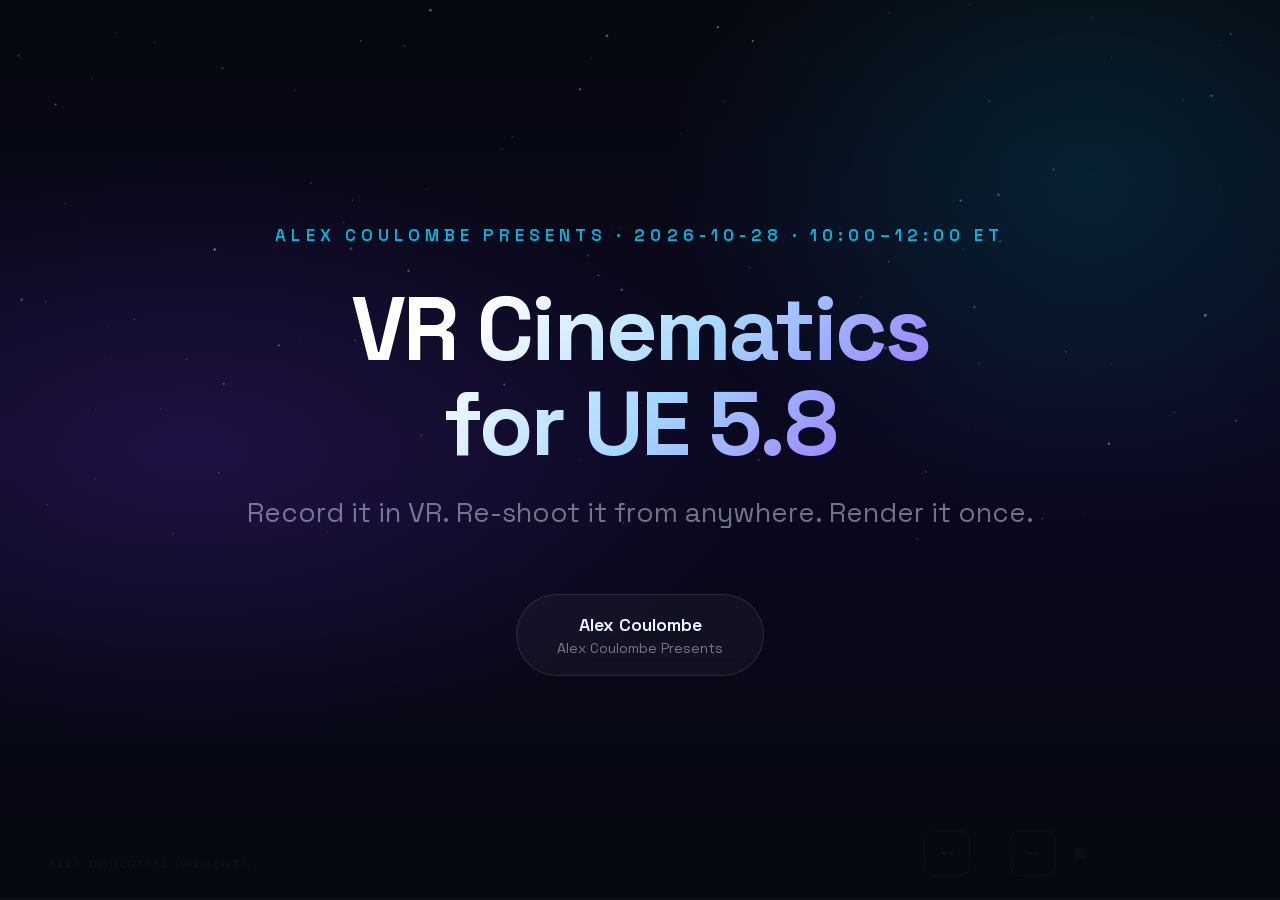
==== index.html @ 60c81876 "fix(copy): describe Replay as replicated state" ====
<!DOCTYPE html>
<html lang="en">
<head>
<meta charset="UTF-8">
<meta name="viewport" content="width=device-width, initial-scale=1.0">
<title>VR Cinematics for UE 5.8 · Alex Coulombe Presents</title>
<link rel="icon" type="image/svg+xml" href="favicon.svg">
<link rel="icon" type="image/png" sizes="32x32" href="favicon-32.png">
<link rel="shortcut icon" href="favicon.ico">
<link rel="apple-touch-icon" sizes="180x180" href="apple-touch-icon.png">
<meta name="description" content="VR Cinematics for UE 5.8, a live class by Alex Coulombe Presents: record someone playing in VR, stabilize it, re-shoot it from new angles, render it, and how the cameras of A Christmas Carol VR were built.">
<meta property="og:title" content="VR Cinematics for UE 5.8 · Alex Coulombe Presents">
<meta property="og:description" content="Record it in VR. Re-shoot it from anywhere. Render it once. Plus the camera system behind A Christmas Carol VR.">
<meta property="og:image" content="https://ibrews.github.io/vr-cinematics-ue58-deck/social.png">
<meta property="og:image:width" content="1200">
<meta property="og:image:height" content="630">
<meta property="og:url" content="https://ibrews.github.io/vr-cinematics-ue58-deck/">
<meta property="og:type" content="website">
<meta name="twitter:card" content="summary_large_image">
<meta name="twitter:title" content="VR Cinematics for UE 5.8 · Alex Coulombe Presents">
<meta name="twitter:description" content="A live class: stabilize recorded VR, re-shoot it from new cameras, render it, and the Christmas Carol camera system.">
<meta name="twitter:image" content="https://ibrews.github.io/vr-cinematics-ue58-deck/social.png">
<!-- Fork-local: fonts are self-hosted so the deck runs offline (assets/fonts, SIL OFL 1.1) -->
<link href="assets/fonts/fonts.css" rel="stylesheet">

<script>
/* =======================================================================
   SPATIAL DECK -- PRESENTATION CONFIG
   =======================================================================
   Each section = a year/chapter with 1 lesson + N case studies.
   Edit SECTIONS to change all content. Everything else is generated.

   CASE LAYOUTS (c.layout):
   (default)  Two-pane: image left, title + bullets right
   'full'     Full-bleed image or video (img path, or ends in .mp4/.webm)
   'grid'     Multi-image grid. images: array of 'path' strings or
              {src, label?, href?} objects (href makes the cell a link).
              Videos (.mp4/.webm) autoplay muted. optional gridCover:true
   'big'      Full-slide statement. Fields: bigText (huge gradient headline),
              title (eyebrow), subtitle (italic), bigCaption (footnote)
   'placed'   PPTX-coordinate absolute layout. Two supported field shapes:
              Legacy: placedImages — array of tuples
                [src, left%, top%, width%, height%, obj-pos?]
                Supports images and .mp4/.webm videos.
              New:    placedItems  — array of objects
                {type:'img'|'mp4'|'arrow'|'qr-card', src?, x, y, w, h,
                 label?, url?, year?}
              Optional title/subtitle renders as frosted-glass overlay.
   'IFRAME:'  Prefix c.img with 'IFRAME:' to embed a URL (YouTube, etc.)
   ======================================================================= */
const PITCH = /* PITCH-JSON START */
{
 "default_look": "noir",
 "event": "Alex Coulombe Presents &middot; 2026-10-28 &middot; 10:00–12:00 ET",
 "event_plain": "VR Cinematics for UE 5.8, Alex Coulombe Presents live class, Wed Oct 28, 2026",
 "speaker": "Alex Coulombe",
 "company": "Alex Coulombe Presents",
 "close": {
  "eyebrow": "Thank you",
  "title": "Go Make a Shot.",
  "sub": "VR Cinematics for UE 5.8 &middot; Alex Coulombe Presents",
  "contacts": [
   [
    "Web",
    "alexcoulombepresents.com"
   ],
   [
    "Classes",
    "alexcoulombepresents.com/classes"
   ]
  ],
  "qr": [
   {
    "url": "https://alexcoulombepresents.com/classes/2026-10-28-vr-cinematics",
    "label": "This class",
    "badge": "Class page",
    "img": "assets/qr/class-page.svg"
   },
   {
    "url": "https://www.xmascarolvr.com/",
    "label": "A Christmas Carol VR",
    "badge": "xmascarolvr.com",
    "img": "assets/qr/xmascarolvr-com.svg"
   }
  ],
  "notes": "11:56–12:00 ET: remaining questions, one take-home exercise and student-access link. If time is short, cut the ACCVR history before cutting the recording and MRQ demonstrations."
 },
 "talks": {
  "a": {
   "title": "VR Cinematics\nfor UE 5.8",
   "subtitle": "Record it in VR. Re-shoot it from anywhere. Render it once.",
   "thesis": "A VR recording is a set, not a finished film. Measure its problems, fix them with three ideas, and put new cameras in it.",
   "takeaway": "A recording is a set. Put a new camera in it.",
   "cover_sec": 10,
   "intro": [
    "cold-open"
   ],
   "cover_spoken": "Welcome. Alex teaches live, 10:00–12:00 ET. We will use recorded video first; each optional live demo has a machine and a click path. Ask questions in chat. The two breaks are 10:45 and 11:25 ET. The two-hour class keeps the core ACCVR video segment; extended camera history remains in Talk B.",
   "acts": [
    {
     "year": "PART I",
     "accent": "teal",
     "lesson": "lesson-1",
     "cases": [
      "p1-four",
      "p1-compare",
      "p1-before-after",
      "p1-numbers"
     ]
    },
    {
     "year": "PART II",
     "accent": "purple",
     "lesson": "lesson-2",
     "cases": [
      "p2-recorders",
      "p2-ai-xrsim",
      "p2-no-headset"
     ]
    },
    {
     "year": "PART III",
     "accent": "amber",
     "lesson": "lesson-3",
     "cases": [
      "p3-quaternions",
      "p3-teleport",
      "p3-horizon",
      "p3-by-hand"
     ]
    },
    {
     "year": "PART IV",
     "accent": "rose",
     "lesson": "lesson-4",
     "cases": [
      "p4-rigs",
      "p4-all-cameras",
      "p4-cut",
      "camera-toy"
     ]
    },
    {
     "year": "PART V",
     "accent": "teal",
     "lesson": "lesson-5",
     "cases": [
      "p5-draft-final",
      "p5-traps",
      "p5-shutter"
     ]
    },
    {
     "year": "PART VI",
     "accent": "purple",
     "lesson": "lesson-6",
     "cases": [
      "c-replay-video",
      "c-cinematographer",
      "c-angle-video",
      "c-trailer",
      "c-working-cut",
      "c-lessons"
     ]
    },
    {
     "year": "PART VII",
     "accent": "amber",
     "lesson": "lesson-7",
     "cases": [
      "p7-homework"
     ]
    }
   ],
   "cover_notes": "Welcome. Alex teaches live, 10:00–12:00 ET. We will use recorded video first; each optional live demo has a machine and a click path. Ask questions in chat. The two breaks are 10:45 and 11:25 ET. The two-hour class keeps the core ACCVR video segment; extended camera history remains in Talk B.\n\nIF YOU ONLY HAVE N MINUTES: Full talk: 21:40. 110 min (21:40): no further cuts. 100 min (21:40): no further cuts. 90 min (21:40): no further cuts."
  },
  "b": {
   "title": "How We Built the Cameras\nfor A Christmas Carol VR",
   "subtitle": "From a spacebar to a cinematographer build",
   "thesis": "Treat the camera as data: a shot is a struct, a show is a recording, and a cut is a credited decision.",
   "takeaway": "Cameras are data. Shots are structs. Credit the operator.",
   "cover_sec": 10,
   "intro": [],
   "cover_spoken": "Conference cut of Part VI of the class: the Christmas Carol camera case study.",
   "acts": [
    {
     "year": "CAMERAS",
     "accent": "purple",
     "lesson": "lesson-6",
     "cases": [
      "c-timeline",
      "c-magiccam",
      "c-damp",
      "c-livestream",
      "c-replay-video",
      "c-replay-gotchas",
      "c-preroll",
      "camera-toy",
      "c-cinematographer",
      "c-angle-video",
      "c-working-cut",
      "c-title-card",
      "c-vcam",
      "c-trailer",
      "c-lessons"
     ]
    }
   ],
   "cover_notes": "Conference cut of Part VI of the class: the Christmas Carol camera case study.\n\nIF YOU ONLY HAVE N MINUTES: Full talk: 14:50. 110 min (14:50): no further cuts. 100 min (14:50): no further cuts. 90 min (14:50): no further cuts."
  }
 },
 "pool": [
  {
   "id": "cold-open",
   "talks": "A",
   "trim": "CORE",
   "pace": "DWELL",
   "sec": 30,
   "layout": "full",
   "title": "Today: record, re-shoot, render",
   "subtitle": "Synthetic practice take • five cameras added afterward",
   "img": "media/class/edit_final.mp4",
   "poster": "media/class/edit_final.jpg",
   "muted": true,
   "alt": "A twenty-second edit cut from five virtual cameras re-shooting one recorded VR take: a stabilized first-person view, over-the-shoulder, orbit, locked-off and low hero shots.",
   "credit": "Class practice take, re-shot and rendered with the VR Cinematics kit &middot; Alex Coulombe Presents",
   "notes": "CLASS CLOCK: 10:00–10:03 ET. Play the 20-second rendered practice edit. This is a seeded practice take, not headset or simulator footage. Every angle was added after the take. By noon the goal is to understand the same workflow on your own session. LIVE OPTION: Lenovo — in the class copy of UOXR, VR Cinematics > Build practice stage + take; select VR_Head, then Re-shoot: 5 cameras + first edit; play the generated cinematic. Use the clip if that project has not completed its preflight."
  },
  {
   "id": "lesson-1",
   "talks": "A",
   "trim": "CORE",
   "pace": "FLASH",
   "sec": 10,
   "title": "Raw VR\nFootage\nLooks Bad.",
   "short": "RAW VR LOOKS BAD",
   "tagline": "Four problems, and one take we can measure.",
   "tags": "SHAKE · TILT · JUMP · FOV",
   "notes": "CLASS CLOCK: 10:03–10:04 ET. Part one is why you can't just publish what a headset records."
  },
  {
   "id": "p1-four",
   "talks": "A",
   "trim": "CORE",
   "pace": "DWELL",
   "sec": 45,
   "layout": "big",
   "bigText": "Shake.\nTilt.\nJump.\nFraming.",
   "notes": "CLASS CLOCK: 10:04–10:06 ET. Four problems. Shake: tracking noise and hand tremor at 72 to 120 Hz. Tilt: head roll tips the horizon, and roll can make a flat-screen recording uncomfortable. Jump: teleports and snap turns are instant cuts the viewer never chose. FOV: the headset sees about 100 degrees and a 16:9 screen does not, so the framing was never meant for a flat frame. Hold the four words on screen and ask the chat which one they notice most in their own captures."
  },
  {
   "id": "p1-compare",
   "talks": "A",
   "trim": "CORE",
   "pace": "DWELL",
   "sec": 40,
   "title": "Same Take, Two Cameras",
   "subtitle": "Drag the line",
   "imgA": "media/class/ba-before.jpg",
   "altA": "A recorded VR head camera: the horizon tilts and the view trembles",
   "labelA": "Recorded head camera",
   "imgB": "media/class/ba-after.jpg",
   "altB": "The same moment after stabilization: the horizon is level and the view is steady",
   "labelB": "Stabilized",
   "credit": "Class practice take &middot; VR Cinematics kit &middot; Alex Coulombe Presents",
   "stageWidth": "62%",
   "notes": "CLASS CLOCK: 10:06–10:08 ET. Drag the line across. Left is the recorded head camera, right is the same moment after the class tool. Same take, same frame. Don't explain the method yet: just let them see that the right side is a camera you could put in a trailer. Then play the next slide, which is the same comparison in motion.",
   "use": "class/compare",
   "props": {
    "title": "Same Take, Two Cameras",
    "subtitle": "Drag the line",
    "imgA": "media/class/ba-before.jpg",
    "altA": "A recorded VR head camera: the horizon tilts and the view trembles",
    "labelA": "Recorded head camera",
    "imgB": "media/class/ba-after.jpg",
    "altB": "The same moment after stabilization: the horizon is level and the view is steady",
    "labelB": "Stabilized"
   }
  },
  {
   "id": "p1-before-after",
   "talks": "A",
   "trim": "TRIM-1",
   "pace": "DWELL",
   "sec": 30,
   "layout": "full",
   "title": "",
   "subtitle": "",
   "img": "media/class/before_after_pov.mp4",
   "poster": "media/class/before_after_pov.jpg",
   "muted": true,
   "alt": "Side by side: the recorded head camera on the left, jittery with a tilted horizon, and the stabilized camera on the right, steady and level. The same twenty-second take.",
   "credit": "Class practice take &middot; jitter 1.54 to 0.18 deg RMS &middot; VR Cinematics kit",
   "notes": "CLASS CLOCK: 10:08–10:09 ET. Same comparison in motion, twenty seconds, looped. Watch the horizon on the left. This take is a seeded practice take built to have the same problems as a real recording, so every student has the identical numbers."
  },
  {
   "id": "p1-numbers",
   "talks": "A",
   "trim": "CORE",
   "pace": "DWELL",
   "sec": 45,
   "layout": "big",
   "bigText": "Jitter 1.54° → 0.18°\nSeasick 2575 → 136 °/s²\nRoll 13.3° → 0",
   "notes": "CLASS CLOCK: 10:09–10:10 ET. Measured, not eyeballed. On the class practice take: jitter is the RMS of what a 0.05 second Gaussian would remove, 1.54 degrees before and 0.18 after. Angular acceleration is the seasick number: 2575 degrees per second squared before, 136 after. Residual roll goes from 13.3 degrees to zero. Everyone will run the measure tool on their own copy and should see the same dialog. These numbers are from the seeded 20 second take at 90 Hz, verified on UE 5.8.2."
  },
  {
   "id": "lesson-2",
   "talks": "A",
   "trim": "CORE",
   "pace": "FLASH",
   "sec": 10,
   "title": "Capture\nIt.",
   "short": "CAPTURE",
   "tagline": "Take Recorder captures sources. Replay captures replicated state.",
   "tags": "TAKE RECORDER · REPLAY · NO HEADSET",
   "notes": "CLASS CLOCK: 10:10–10:11 ET. Part two Three ways to get a take, and which one you want."
  },
  {
   "id": "p2-recorders",
   "talks": "A",
   "trim": "CORE",
   "pace": "DWELL",
   "sec": 60,
   "title": "Three Ways to Get a Take",
   "subtitle": "Pick by what you need to re-shoot",
   "input": "A VR\nsession",
   "output": "A take you\ncan re-shoot",
   "phases": [
    {
     "name": "Take Recorder",
     "items": [
      {
       "t": "Transforms and\nanimation of sources",
       "al": false
      },
      {
       "t": "Pawn as a source;\nhead = Camera component",
       "al": false
      },
      {
       "t": "Take rate = headset\nrate (90)",
       "al": false
      }
     ]
    },
    {
     "name": "Replay system",
     "items": [
      {
       "t": "Replicated state:\nphysics, NPCs, FX",
       "al": false
      },
      {
       "t": "Fly any camera\nthrough it",
       "al": false
      },
      {
       "t": "demorec, demostop,\ndemoplay",
       "al": false
      }
     ]
    },
    {
     "name": "Meta XR Simulator",
     "items": [
      {
       "t": "Same OpenXR session\nfrom keyboard/mouse",
       "al": false
      },
      {
       "t": "Record & Replay\ncaptures input timing",
       "al": false
      },
      {
       "t": "Admin install once:\ndo it the day before",
       "al": false
      }
     ]
    }
   ],
   "notes": "CLASS CLOCK: 10:11–10:32 ET. Distinguish three recordings. Take Recorder is editable Sequencer tracks. Unreal Replay stores replicated state, not arbitrary world state or every HMD component. Simulator Session Capture stores runtime input timing, not a Level Sequence. Stock VR head/hand replication must be tested explicitly. LIVE OPTION: Fort — in the approved UOXR editor, Window > Cinematics > Take Recorder; add the active pawn, expand its Camera and MotionController components, set the take rate, record a short action, stop, and inspect tracks. For Replay, use demorec ClassTake, demostop, demoplay ClassTake in the game console. Verify the head and both hands actually move before calling the replay complete.",
   "bullets": [
    "Take Recorder: sources and components into a Level Sequence",
    "Unreal Replay: replicated state, then a new spectator viewpoint",
    "Meta XR Simulator: OpenXR inputs; Session Capture is a separate input recording"
   ],
   "layout": "big",
   "bigText": "Take Recorder: tracks\nReplay: replicated state\nSimulator: inputs"
  },
  {
   "id": "p2-ai-xrsim",
   "talks": "A",
   "trim": "CORE",
   "pace": "DWELL",
   "sec": 30,
   "layout": "full",
   "title": "AI performs a VR action, without a headset",
   "subtitle": "UOXR • xrsim + Meta XR Simulator 207 • recorded test footage",
   "img": "media/class/uoxr-ai-menu-selection.mp4",
   "poster": "media/class/uoxr-ai-menu-selection.jpg",
   "muted": true,
   "alt": "Automated hand poses select real UOXR movement-menu buttons in a Meta XR Simulator session.",
   "credit": "Alex Coulombe Presents, UOXR simulator test footage, reused from docs/media/uoxr-menu-selection.mp4",
   "notes": "CLASS CLOCK: 10:14–10:17 ET (inside the capture block). Play the 17.6-second clip twice. The JSON hand scenario drives real UOXR Blueprint controls, opening the menu and selecting movement modes. The on-frame verification count belongs to that recorded test, not this class branch. It uses the optional native hand adapter; this is separate from the Operator controller API, which does not inject hand joints. Source: ibrews/uoxr docs/media/uoxr-menu-selection.mp4 and Scripts/Test-UOXRHandMenuClicksXrsim.py; prior test on Fort, reused unchanged. LIVE OPTION: Fort — only in the prepared, licensed simulator setup with its native hand adapter, open the UOXR tutorial, start VR Preview and run the checked-in Test-UOXRHandMenuClicksXrsim.py scenario. Use the clip if that setup has not been preflighted."
  },
  {
   "id": "p2-no-headset",
   "talks": "A",
   "trim": "TRIM-1",
   "pace": "DWELL",
   "sec": 30,
   "layout": "big",
   "bigText": "No headset?\nYou're not behind.",
   "notes": "CLASS CLOCK: 10:32–10:40 ET. Say this out loud early. The practice take is built to have the same four problems as a real recording, and Build practice stage and take regenerates the identical seeded take for anyone whose numbers differ. Anything we do today works on it.  At 10:40 take five minutes of Q&A; break 10:45–10:50. Resume at Part III."
  },
  {
   "id": "lesson-3",
   "talks": "A",
   "trim": "CORE",
   "pace": "FLASH",
   "sec": 10,
   "title": "Stabilize\nIt.",
   "short": "STABILIZE",
   "tagline": "Three ideas and one number.",
   "tags": "QUATERNIONS · TELEPORTS · HORIZON",
   "notes": "CLASS CLOCK: 10:50–10:51 ET. Part three. Do it by hand once so the one-click version is not magic."
  },
  {
   "id": "p3-quaternions",
   "talks": "A",
   "trim": "CORE",
   "pace": "DWELL",
   "sec": 40,
   "layout": "big",
   "bigText": "Smooth rotation\nas quaternions.",
   "notes": "CLASS CLOCK: 10:51–10:54 ET. Idea one. Don't filter three Euler curves. They break near yaw 180 and at steep pitch, which is exactly where players look. Convert to quaternions, flip signs so neighbors agree, because q and minus q are the same rotation and averaging across a sign flip collapses to zero. Filter the four components, renormalize, convert back, and unwrap yaw so keys never jump from 359 to 0, which Sequencer would render as a full spin. Use a zero-phase filter: offline there is no reason to accept lag, and a lagging POV turns after the player did."
  },
  {
   "id": "p3-teleport",
   "talks": "A",
   "trim": "CORE",
   "pace": "DWELL",
   "sec": 60,
   "title": "Never Smooth\nAcross a Teleport",
   "subtitle": "Idea two: segment first, then filter",
   "img": "media/class/teleport-swoop.svg",
   "alt": "A diagram: the true camera path jumps at a teleport; a filter run across the jump starts drifting about ten frames early, while a filter run on each segment does not.",
   "bullets": [
    "Teleports and snap turns move faster than any head can: over 8 m/s or 1000 °/s",
    "A 45° snap turn at 90 Hz is about 4000 °/s",
    "Smooth each segment on its own, then cut on the jump: a cut hides it for free",
    "Measured on the class take: over 30 cm off the true path 10 frames early, versus under 3 cm segmented"
   ],
   "notes": "CLASS CLOCK: 10:54–10:57 ET. Idea two, and the one most students have never seen. If you run a filter across a teleport, the camera starts drifting toward the destination about ten frames before the jump: a swoop through the set. On the class take it was more than 30 centimeters off the true path ten frames early, against under 3 centimeters when each segment is filtered separately. The class tool finds discontinuities with thresholds of 8 meters per second and 1000 degrees per second. Then it marks them with TAKE CUT markers, and you cut on those frames. Never cut anywhere else."
  },
  {
   "id": "p3-horizon",
   "talks": "A",
   "trim": "CORE",
   "pace": "DWELL",
   "sec": 35,
   "layout": "big",
   "bigText": "Level the horizon.\nNobody misses the roll.",
   "notes": "CLASS CLOCK: 10:57–10:59 ET. Idea three. Scale the residual roll toward zero. Roll can make a flat recording uncomfortable in head-camera footage and viewers do not miss it. On the class take it goes from 13.3 degrees to zero. One caution: a head-centered path from an avatar head bone needs about 14 centimeters of forward offset, or the POV renders from inside the head mesh. Take Recorder's HMD camera is already at the eyes."
  },
  {
   "id": "p3-by-hand",
   "talks": "A",
   "trim": "TRIM-2",
   "pace": "DWELL",
   "sec": 45,
   "layout": "big",
   "bigText": "By hand:\nCurve Editor → Filter Tool",
   "notes": "CLASS CLOCK: 10:59–11:04 ET. Students follow along here. Open the take's Camera or VR_Head transform curves in the Curve Editor, select the rotation channels, run the Euler filter first, then a Gaussian or an FFT low-pass. It works, per channel, and it is blind to teleports, which is why we then do the one-click version. Epic ships its own scripted version at Engine/Plugins/VirtualProduction/VirtualCamera/Content/Python/VCamSmooth.py: Bake plus Gaussian. LIVE OPTION: Fort — open the recorded Level Sequence, select the Camera transform channels, open Curve Editor > Filter Tool, duplicate before filtering, split at a teleport, then compare at that boundary."
  },
  {
   "id": "lesson-4",
   "talks": "A",
   "trim": "CORE",
   "pace": "FLASH",
   "sec": 10,
   "title": "Re-Shoot\nIt.",
   "short": "RE-SHOOT",
   "tagline": "A recording is a set. Put new cameras in it.",
   "tags": "FIVE RIGS · FIRST EDIT",
   "notes": "CLASS CLOCK: 11:04–11:05 ET. Part four The payoff."
  },
  {
   "id": "p4-rigs",
   "talks": "A",
   "trim": "CORE",
   "pace": "DWELL",
   "sec": 75,
   "title": "Five Cameras, One Take",
   "subtitle": "Click a rig",
   "phases": [
    {
     "name": "POV, stabilized",
     "media": "media/class/rig-pov.jpg",
     "alt": "The player point of view after stabilization, a level horizon over a grey stage",
     "credit": "Class practice take &middot; VR Cinematics kit",
     "points": [
      "The player’s own view",
      "Level horizon, no teleport swoop",
      "Cut here on the TAKE CUT markers"
     ],
     "proof": "12 mm · about 90° horizontal"
    },
    {
     "name": "Over-shoulder",
     "media": "media/class/rig-overshoulder.jpg",
     "alt": "A camera behind and to the side of the player, the avatar head and headset in frame",
     "credit": "Class practice take &middot; VR Cinematics kit",
     "points": [
      "Sees what the player sees, and the player",
      "The easiest shot to read"
     ],
     "proof": "24 mm"
    },
    {
     "name": "Orbit",
     "media": "media/class/rig-orbit.jpg",
     "alt": "A camera circling the player, the avatar framed against a purple cone",
     "credit": "Class practice take &middot; VR Cinematics kit",
     "points": [
      "Circles the player",
      "Gives a moving take real parallax"
     ],
     "proof": "35 mm"
    },
    {
     "name": "Locked-off tripod",
     "media": "media/class/rig-lockedoff.jpg",
     "alt": "A fixed wide camera on the avatar and a yellow cylinder",
     "credit": "Class practice take &middot; VR Cinematics kit",
     "points": [
      "A camera that never moves",
      "The calm shot in the edit"
     ],
     "proof": "50 mm"
    },
    {
     "name": "Low hero",
     "media": "media/class/rig-lowhero.jpg",
     "alt": "A low camera looking up at the avatar against the sky",
     "credit": "Class practice take &middot; VR Cinematics kit",
     "points": [
      "Looks up at the player",
      "The heroic angle"
     ],
     "proof": "18 mm"
    }
   ],
   "notes": "CLASS CLOCK: 11:05–11:15 ET. The five rigs the Re-shoot command builds on your take: stabilized POV at 12 millimeters, about 90 degrees horizontal; over-shoulder at 24; orbit at 35; locked-off tripod at 50; low hero at 18. Click through them. Each one is an ordinary CineCamera: right-click it and Pilot it to show it is just keys. The command also builds a first-pass edit in the Camera Cuts track, cutting on the TAKE CUT markers. The rig descriptions beyond the lens are my film-grammar shorthand, not measured claims. LIVE OPTION: Fort — VR Cinematics menu > Add re-shoot cameras; open the generated cinematic and switch among the five CineCameraActors. The class practice sequence is the prepared fallback.",
   "use": "class/rigs",
   "props": {
    "title": "Five Cameras, One Take",
    "subtitle": "Click a rig",
    "phases": [
     {
      "name": "POV, stabilized",
      "media": "media/class/rig-pov.jpg",
      "alt": "The player point of view after stabilization, a level horizon over a grey stage",
      "credit": "Class practice take &middot; VR Cinematics kit",
      "points": [
       "The player’s own view",
       "Level horizon, no teleport swoop",
       "Cut here on the TAKE CUT markers"
      ],
      "proof": "12 mm · about 90° horizontal"
     },
     {
      "name": "Over-shoulder",
      "media": "media/class/rig-overshoulder.jpg",
      "alt": "A camera behind and to the side of the player, the avatar head and headset in frame",
      "credit": "Class practice take &middot; VR Cinematics kit",
      "points": [
       "Sees what the player sees, and the player",
       "The easiest shot to read"
      ],
      "proof": "24 mm"
     },
     {
      "name": "Orbit",
      "media": "media/class/rig-orbit.jpg",
      "alt": "A camera circling the player, the avatar framed against a purple cone",
      "credit": "Class practice take &middot; VR Cinematics kit",
      "points": [
       "Circles the player",
       "Gives a moving take real parallax"
      ],
      "proof": "35 mm"
     },
     {
      "name": "Locked-off tripod",
      "media": "media/class/rig-lockedoff.jpg",
      "alt": "A fixed wide camera on the avatar and a yellow cylinder",
      "credit": "Class practice take &middot; VR Cinematics kit",
      "points": [
       "A camera that never moves",
       "The calm shot in the edit"
      ],
      "proof": "50 mm"
     },
     {
      "name": "Low hero",
      "media": "media/class/rig-lowhero.jpg",
      "alt": "A low camera looking up at the avatar against the sky",
      "credit": "Class practice take &middot; VR Cinematics kit",
      "points": [
       "Looks up at the player",
       "The heroic angle"
      ],
      "proof": "18 mm"
     }
    ]
   }
  },
  {
   "id": "p4-cut",
   "talks": "A",
   "trim": "CORE",
   "pace": "DWELL",
   "sec": 40,
   "layout": "big",
   "bigText": "Cut on the teleport.",
   "notes": "CLASS CLOCK: 11:15–11:19 ET. Make it yours re-time the Camera Cuts track, swap a shot to another camera, add one hand-keyed camera move. The rule is simple: always cut at a TAKE CUT marker. Those are the frames where the player teleported or snap turned, and a cut hides that jump for free. Every student should leave with a cut that differs from yours."
  },
  {
   "id": "camera-toy",
   "talks": "A+B",
   "trim": "TRIM-2",
   "pace": "DWELL",
   "sec": 40,
   "title": "Find the Shot Before You Fly",
   "subtitle": "Drag the camera. Pick a lens. Take the shot.",
   "badge": "Concept demo, built for the MIA talk",
   "notes": "CLASS CLOCK: 11:19–11:25 ET. A concept demo, built for the Rome talk, so you can try the idea without a headset. A simple set: two actors, a lamp, a backdrop. Drag the camera on the plan, switch to an 85 millimeter lens and the framing tightens, put on a 2.39 mask, take a wide, a two-shot and a close-up. That's a shot list made before anyone flies anywhere. It needs WebGL; if the machine lacks it, the slide says so and you skip it. Say concept demo, never product. Break 11:25–11:30. This widget is a concept illustration, not UOXR footage. LIVE OPTION: MBP — drag the camera in this slide, choose 24/85 mm, toggle the mask and take three shots.",
   "use": "pmre/camera-toy",
   "props": {
    "title": "Find the Shot Before You Fly",
    "subtitle": "Drag the camera. Pick a lens. Take the shot.",
    "badge": "Camera concept, not a recording"
   }
  },
  {
   "id": "lesson-5",
   "talks": "A",
   "trim": "CORE",
   "pace": "FLASH",
   "sec": 10,
   "title": "Render\nIt.",
   "short": "RENDER",
   "tagline": "Draft fast. Final once.",
   "tags": "MOVIE RENDER QUEUE · GRAPH",
   "notes": "CLASS CLOCK: 11:30–11:31 ET. Part five Start a draft render early so it is running while you talk."
  },
  {
   "id": "p5-draft-final",
   "talks": "A",
   "trim": "CORE",
   "pace": "DWELL",
   "sec": 60,
   "title": "Draft Fast, Final Once",
   "subtitle": "MRQ result • seeded practice take • original kit render",
   "input": "Your\nsequence",
   "output": "Frames, then\nan edit",
   "phases": [
    {
     "name": "Draft",
     "items": [
      {
       "t": "720p, MRQ_Draft\npreset",
       "al": false
      },
      {
       "t": "600 frames in ~75 s\nincl. startup*",
       "al": false
      },
      {
       "t": "Check shot-start\nframes",
       "al": false
      }
     ]
    },
    {
     "name": "Final",
     "items": [
      {
       "t": "1080p, 8 temporal\nsamples",
       "al": false
      },
      {
       "t": "About 4 minutes*",
       "al": false
      },
      {
       "t": "Real motion blur\nfrom 90 Hz keys",
       "al": false
      }
     ]
    },
    {
     "name": "Command line",
     "items": [
      {
       "t": "Second process or\nanother machine",
       "al": false
      },
      {
       "t": "Menu item prints\nthe command",
       "al": false
      },
      {
       "t": "* GTX 1080 Ti,\nUE 5.8.2",
       "al": false
      }
     ]
    }
   ],
   "notes": "CLASS CLOCK: 11:31–11:38 ET. The kit has a Draft preset and a Final preset. Draft is 720p and finished a 600 frame edit in about 75 seconds including startup on the Toaster test machine, a GTX 1080 Ti on UE 5.8.2; Final is 1080p with 8 temporal samples and took about 4 minutes. Don't render the final live: play the pre-rendered file. The first render compiles shaders, about a minute, so do it in pre-flight. The Show command-line render menu item prints the command to render in a second process or on another machine. Movie Render Graph is the same settings as nodes: first segment to cut if you run late. Don't demo the path tracer: it needs hardware ray tracing and many student machines can't run it. LIVE OPTION: Fort — open Movie Render Queue, add the generated edit sequence, apply the draft preset, inspect output directory and camera cuts, then Render Local. Show Movie Render Graph as an alternate configuration path; no unverified MRG render claim.",
   "bullets": [
    "Draft: 720p, MRQ_Draft preset; 600 frames in ~75 s incl. startup*; Check shot-start frames",
    "Final: 1080p, 8 temporal samples; About 4 minutes*; Real motion blur from 90 Hz keys",
    "Command line: Second process or another machine; Menu item prints the command; * GTX 1080 Ti, UE 5.8.2"
   ],
   "img": "media/class/edit_final.mp4",
   "poster": "media/class/edit_final.jpg",
   "layout": "full",
   "alt": "The final twenty-second MRQ practice edit, cut among five virtual cameras.",
   "credit": "Original VR Cinematics kit, verified UE 5.8.2 MRQ render, Alex Coulombe Presents"
  },
  {
   "id": "p5-traps",
   "talks": "A",
   "trim": "CORE",
   "pace": "DWELL",
   "sec": 60,
   "title": "The Three Render Traps",
   "subtitle": "Every one exits cleanly and writes nothing useful",
   "img": "media/class/contact_sheet_final.png",
   "alt": "A contact sheet: three frames from each of the five camera rigs, each labeled with its rig and frame number.",
   "bullets": [
    "Zero frames: the output frame rate is below the sequence rate",
    "Empty file names: {sequence_name} expands to nothing on the legacy command-line path",
    "Black frames: an untitled level, or no Camera Cuts track"
   ],
   "notes": "CLASS CLOCK: 11:38–11:41 ET. Three traps that all look like success. Zero frames: the output frame rate is below the sequence's. Empty file names: on the legacy command-line preset path in 5.8.2, the sequence name token resolves to an empty string and frames land in Saved/MovieRenders named .0000.png, so write the sequence name literally into the preset. Black frames: an untitled level cannot render, or the sequence has no Camera Cuts track, or every cut points at a missing camera. The contact sheet is the check: look at the start, middle and end frame of every shot before you trust a render."
  },
  {
   "id": "p5-shutter",
   "talks": "A",
   "trim": "TRIM-3",
   "pace": "DWELL",
   "sec": 50,
   "layout": "big",
   "bigText": "Open the shutter\nat the frame.",
   "notes": "CLASS CLOCK: 11:41–11:44 ET. A subtle one, for people rendering with temporal samples. The default shutter centers on the frame time, so on the first frame after a teleport or snap turn half the sub-samples see the old pose and half the new, and MRQ averages them into a see-through double exposure. Set MoviePipelineCameraSetting shutter_timing to FRAME_OPEN: the shutter opens at the frame and integrates forward, so a cut on the jump never ghosts. Verified on 5.8.2: frames on both sides of the snap turn and the teleport were clean single exposures, and real motion blur survived on a pan. In Movie Render Graph it is the camera node's ShutterTiming. Draft renders with one temporal sample can't show this, so check the final preset's shot-start frames."
  },
  {
   "id": "lesson-6",
   "talks": "A+B",
   "trim": "CORE",
   "pace": "FLASH",
   "sec": 15,
   "title": "Going Further:\nThe ACCVR\nCinematographer",
   "short": "CAROL’S CAMERAS",
   "tagline": "Automate the camera choices you just made in Sequencer.",
   "tags": "MAGICCAM · LIVESTREAM · REPLAY · CINEMATOGRAPHER",
   "notes": "CLASS CLOCK: 11:44–11:45 ET. Part six: how we built camera systems for A Christmas Carol VR, live, with two actors. Everything you just did on a practice take, we did on a real show."
  },
  {
   "id": "c-timeline",
   "talks": "A+B",
   "trim": "CORE",
   "pace": "DWELL",
   "sec": 60,
   "title": "Four Generations of Cameras",
   "subtitle": "Click a stop, or drag the playhead",
   "stations": [
    {
     "when": "2023",
     "short": "MagicCam",
     "t": "Shots on keys",
     "d": "BP_MagicCamera: one struct per shot, called from the keyboard",
     "img": "media/carol/ScroogeDickens.jpg",
     "alt": "Scrooge and Dickens in a London street"
    },
    {
     "when": "December 2025",
     "short": "Livestream",
     "t": "A cinematographer directs",
     "d": "A cinematographer directs; cameras frame specific characters",
     "img": "media/carol/xmas-carol.jpg",
     "alt": "A Christmas Carol VR, live"
    },
    {
     "when": "After the run",
     "short": "Replay",
     "t": "The show is data",
     "d": "The camera is free: any seat, a scrub timeline",
     "img": "media/video/carol-replay-marley.jpg",
     "alt": "The replay system with a free camera on Marley and Scrooge"
    },
    {
     "when": "October 2026",
     "short": "Cinematographer",
     "t": "Visitors shoot the show",
     "d": "Shot slots, lenses, credits and a working cut",
     "img": "media/carol/dancing.jpg",
     "alt": "Fezziwig’s party in A Christmas Carol VR"
    }
   ],
   "notes": "CLASS CLOCK: 11:45–11:46 ET. Four generations of camera tooling on one show. 2023: MagicCam, a Blueprint that calls shot presets from the keyboard. December 2025, the final run: a livestream with a human cinematographer directing, and cameras generated procedurally for specific characters. Then the show recorded as data, so the camera is free after the fact. And in October 2026 a cinematographer build that lets visitors shoot new coverage of the recording and assemble a working cut. Each generation made the previous one's assumption obvious: a camera is a rig you place, then a shot you call, then a decision you can revisit. The 2023 stop is dated from the Blueprint's last-saved version (December 2023); earlier seasons had cameras too, and I did not document them. ALEX TO CONFIRM.",
   "use": "pmre/working-cut",
   "props": {
    "title": "Four Generations of Cameras",
    "subtitle": "Click a stop, or drag the playhead",
    "stations": [
     {
      "when": "2023",
      "short": "MagicCam",
      "t": "Shots on keys",
      "d": "BP_MagicCamera: one struct per shot, called from the keyboard",
      "img": "media/carol/ScroogeDickens.jpg",
      "alt": "Scrooge and Dickens in a London street"
     },
     {
      "when": "December 2025",
      "short": "Livestream",
      "t": "A cinematographer directs",
      "d": "A cinematographer directs; cameras frame specific characters",
      "img": "media/carol/xmas-carol.jpg",
      "alt": "A Christmas Carol VR, live"
     },
     {
      "when": "After the run",
      "short": "Replay",
      "t": "The show is data",
      "d": "The camera is free: any seat, a scrub timeline",
      "img": "media/video/carol-replay-marley.jpg",
      "alt": "The replay system with a free camera on Marley and Scrooge"
     },
     {
      "when": "October 2026",
      "short": "Cinematographer",
      "t": "Visitors shoot the show",
      "d": "Shot slots, lenses, credits and a working cut",
      "img": "media/carol/dancing.jpg",
      "alt": "Fezziwig’s party in A Christmas Carol VR"
     }
    ]
   },
   "parked": "Extended camera history, available in Talk B (?talk=b). Omitted from the two-hour class to preserve practice and Q&A."
  },
  {
   "id": "c-magiccam",
   "talks": "A+B",
   "trim": "CORE",
   "pace": "DWELL",
   "sec": 75,
   "title": "MagicCam: A Shot Is a Struct",
   "subtitle": "A Christmas Carol VR, 2023, Unreal Engine 5.2",
   "img": "media/class/magiccam-preset.svg",
   "alt": "A card showing a shot preset as a struct with height, distance, rotation, performers and MetaHuman sockets, and the keys that call presets.",
   "bullets": [
    "Keys 0–9 and Alt+0–9 call SetCam0 to SetCam13; PageUp and PageDown cycle",
    "Each preset is one struct: height, distance, rotation, who to look at, which sockets",
    "Two-shot compositions: “Character A on Left, Character B on Right”",
    "Height comes off a MetaHuman face socket, so the framing follows the performer"
   ],
   "notes": "CLASS CLOCK: 11:46–11:47 ET. The 2023 camera Blueprint is called BP_MagicCamera. 601 nodes. Keys 0 to 9 and Alt combinations call SetCam0 through SetCam13, and PageUp and PageDown cycle through them. Every preset calls one macro, CamSet, with a struct: a height offset, a distance, a rotation, which performer to look at, which performer to snap to, left and right axis sockets, a socket to look at, a socket to offset from, and a look-at offset. The sockets are MetaHuman face sockets such as FACIAL_C_NoseTip, which is how a camera framed for a short performer stays framed for a tall one. The comment on the macro says Character A on the left, Character B on the right: these are two-shot compositions. The lesson for your project: make the shot a data structure, and have the key press just select one. The struct field list is exact; the card's wording of each field is a paraphrase of the Blueprint's pin names. Read from Alex's pasted T3D export with the blueprint-reader, not from the live project.",
   "parked": "Extended camera history, available in Talk B (?talk=b). Omitted from the two-hour class to preserve practice and Q&A."
  },
  {
   "id": "c-damp",
   "talks": "A+B",
   "trim": "TRIM-1",
   "pace": "DWELL",
   "sec": 60,
   "title": "Damped Follow, and a Camera That Never Frames Nothing",
   "subtitle": "The rest of MagicCam",
   "img": "media/carol/marley.png",
   "alt": "The ghost of Jacob Marley in A Christmas Carol VR",
   "bullets": [
    "Toggles for distance damping and look-at; a damping of zero is a hard cut",
    "On a camera switch it waits 0.2 s, then snaps the damping to its target",
    "Distance and height scale with the performer’s Z scale × 0.8",
    "A hidden performer is swapped for an invisible “dummy Marley head”, so a camera never frames an empty spot"
   ],
   "notes": "CLASS CLOCK: 11:47–11:48 ET. Three details from the same Blueprint that are worth stealing. A damped follow with toggles for distance damping and look-at, where a damping value of zero is a hard cut. On a camera switch it waits 0.2 seconds and then sets the actual damping equal to the target, so the new shot doesn't glide in from the old one. Distance and height are scaled by the performer's Z scale times 0.8. And a hidden performer is swapped for an invisible dummy Marley head, so a preset that frames a character who is currently offstage still has something to frame. The 2026 notes list the same guard as a port worth making: jump and preset targets should skip hidden characters.",
   "parked": "Extended camera history, available in Talk B (?talk=b). Omitted from the two-hour class to preserve practice and Q&A."
  },
  {
   "id": "c-livestream",
   "talks": "A+B",
   "trim": "CORE",
   "pace": "DWELL",
   "sec": 75,
   "title": "The Livestream Desk",
   "subtitle": "December 2025, the final run",
   "img": "media/video/carol-trailer-ghosts.jpg",
   "alt": "The Ghost of Christmas Past in a still from the A Christmas Carol VR trailer",
   "bullets": [
    "A cinematographer directs the livestream",
    "A second capture path records supplementary footage and documentation",
    "Procedurally generated cameras for specific characters",
    "VCam for Unreal Engine, and OBS for recording",
    "A custom command toggles audience names on and off"
   ],
   "notes": "CLASS CLOCK: 11:48–11:49 ET. For the final December 2025 run we livestreamed it. A human cinematographer directed the stream. Alex captured supplementary footage and documentation on a separate path alongside the stream. The tools, per Alex's December 21, 2025 walkthrough video: cameras generated procedurally for specific characters, the virtual camera system, OBS for recording, and a custom console command that toggles audience member names, so the stream can show a name or not. He also notes the platform can capture and replay audience interactions, which isn't common in other platforms. ALEX TO CONFIRM: this slide is built from the one-line summary of that video in the knowledge base, not from the project; confirm which cameras were procedural and what 'supplementary footage' means before teaching it as a recipe.",
   "parked": "Extended camera history, available in Talk B (?talk=b). Omitted from the two-hour class to preserve practice and Q&A."
  },
  {
   "id": "c-replay-video",
   "talks": "A+B",
   "trim": "CORE",
   "pace": "DWELL",
   "sec": 40,
   "layout": "full",
   "title": "Replay: Any Seat in the House",
   "subtitle": "",
   "img": "media/video/carol-replay-marley.mp4",
   "poster": "media/video/carol-replay-marley.jpg",
   "muted": true,
   "alt": "A recorded performance played back in the replay system: Marley’s ghost confronts Scrooge, seen from a free camera with the replay controls on screen.",
   "credit": "Replay recording of a performance &middot; A Christmas Carol VR &middot; Yu-Jun Yeh",
   "notes": "CLASS CLOCK: 11:45–11:46 ET. Here is the replay system. We recorded the performances as data, using Unreal's replay recording of the live session: the motion capture, the cues and the spatial audio, not video. That means the camera is free after the fact. Scrub the timeline, fly anywhere, and see the controls on screen. Everything after this slide is about what it took to make a free camera in a replay actually reliable."
  },
  {
   "id": "c-replay-gotchas",
   "talks": "A+B",
   "trim": "CORE",
   "pace": "DWELL",
   "sec": 75,
   "title": "Replay Playback Will Bite You",
   "subtitle": "Four fixes from the 2026 camera build (UE 5.4)",
   "img": "media/carol/s62-00-c5d5db35.png",
   "alt": "A scene from A Christmas Carol VR",
   "bullets": [
    "RepNotifies fire before BeginPlay on the first bunch: re-apply values at the end of BeginPlay",
    "A replay viewer is a client, so live-session watchdogs run and eject you: gate them on “is playing replay”",
    "Seek cooldown: time it from the completion callback, not the start",
    "Pause by setting a world pauser: demo time and audio stop, the camera keeps flying"
   ],
   "notes": "CLASS CLOCK: 11:50–11:51 ET. Four things any project that plays back DemoNetDriver replays will hit; we found them in the 2024 project on UE 5.4. One: on the first bunch, RepNotifies run before BeginPlay, so anything BeginPlay creates, like a dynamic material or a widget, isn't there yet. The symptom was every avatar the same green with no name until you skipped once. Fix: re-apply the replicated values at the end of BeginPlay. Two: a replay viewer is a client, so a live-session watchdog that watches a server heartbeat stalls during a seek or a long pause, and then calls JoinSession and kicks you out of the replay. 'Pressing skip too fast crashes it' was really one seek. Fix: gate every reconnect on is-playing-replay. Three: don't start another seek until about 30 frames and three-quarters of a second after the previous seek's completion callback. Four: there is no demopause command in 5.4; setting any PlayerState as the world pauser stops demo time and sound while the spectator camera keeps flying. These are from our KB technique note and verified in PIE on the 2024 project; your engine version and project may differ.",
   "parked": "Extended camera history, available in Talk B (?talk=b). Omitted from the two-hour class to preserve practice and Q&A."
  },
  {
   "id": "c-preroll",
   "talks": "A+B",
   "trim": "TRIM-1",
   "pace": "DWELL",
   "sec": 35,
   "layout": "big",
   "bigText": "A seek can bring back\na scene that's gone.",
   "notes": "CLASS CLOCK: 11:51–11:51 ET. A beautiful one. When we sought into a beat where Dickens's parlor had already vanished, the replay restored the streamed-out parlor for about four seconds and replayed its dissolve, in the middle of someone's shot. Our fix is unglamorous: a five second pre-roll under a black card. The cut starts, you see black, the world settles, then the shot begins. In this show, seek restoration needed a settling interval. Check the scene after each seek; the five-second pre-roll is a project-specific workaround.",
   "parked": "Extended camera history, available in Talk B (?talk=b). Omitted from the two-hour class to preserve practice and Q&A."
  },
  {
   "id": "c-cinematographer",
   "talks": "A+B",
   "trim": "CORE",
   "pace": "DWELL",
   "sec": 75,
   "title": "The Cinematographer Build",
   "subtitle": "ACCVRCinematographer plugin, UE 5.4.4, October 2026",
   "img": "media/carol/key-art.jpg",
   "alt": "Key art for A Christmas Carol VR",
   "bullets": [
    "Pause keeps the camera live; a seek guard; an Xbox map where every button does something documented",
    "Shot slots with 24, 35, 50 and 85 mm lens presets, saved to JSON",
    "A whole-show working cut: scenes named from the show’s act and cue, credits, crash-safe saves, export",
    "Weak edit, cut and loop, to review a cut in place"
   ],
   "notes": "CLASS CLOCK: 11:46–11:47 ET. Going further: the ACCVR24 cinematographer prototype automates camera and cut decisions students can make by hand in Sequencer. Existing r853 receipt documents working lenses, shot add/replace, credits, crash-safe saves and keyboard regression; physical pad and audio continuity still need a person. It is UE 5.4.4 reference material, not proof of UE 5.8 compatibility. LIVE OPTION: Lenovo — only if the current ACCVR24 working-cut package has been located and smoke-tested, open CONTROLS.html beside the package; F2 sets Shot by, hold Up adds a shot, Ctrl+Home plays the working cut. Do not substitute the older ACCVR-52 project."
  },
  {
   "id": "c-working-cut",
   "talks": "A+B",
   "trim": "TRIM-1",
   "pace": "DWELL",
   "sec": 60,
   "title": "Cut Your Own Version of the Show",
   "subtitle": "A prototype we built for MIA, Rome, October 2026",
   "stations": [
    {
     "when": "The recording",
     "short": "Recorded show",
     "t": "The full show, recorded",
     "d": "Laptop and gamepad, offline. Default scene: Dickens and Scrooge",
     "img": "media/carol/ScroogeDickens.jpg",
     "alt": "Scrooge and Dickens in a London street, A Christmas Carol VR"
    },
    {
     "when": "You",
     "short": "Your camera",
     "t": "You are the camera operator",
     "d": "Fly a virtual camera through the performance; 24, 35, 50 or 85 mm",
     "img": "media/video/carol-replay-marley.jpg",
     "alt": "A free camera view of a recorded Christmas Carol performance",
     "overlay": "50 mm"
    },
    {
     "when": "Your shot",
     "short": "Credited",
     "t": "Your shot, credited",
     "d": "Add or replace a shot anywhere in the show",
     "img": "media/carol/marley.png",
     "alt": "Marley’s ghost",
     "overlay": "Shot by &lt;your name&gt;",
     "letterbox": true
    },
    {
     "when": "A new cut",
     "short": "Working cut",
     "t": "A new cut of the whole show",
     "d": "Plays back in 2.39 with a WORKING CUT title card; survives a crash; exports",
     "img": "media/carol/dancing.jpg",
     "alt": "Fezziwig’s party, A Christmas Carol VR",
     "overlay": "WORKING CUT",
     "letterbox": true
    }
   ],
   "notes": "CLASS CLOCK: 11:52–11:54 ET. This is the whole system in four stops. The recording. You are the camera operator and pick a lens. Your shot, saved anywhere in the show and credited to you. And everyone's shots add up to a new cut of the whole show, played back as a film in 2.39. This was built for the MIA market in Rome in October 2026. Say prototype. The four stills are existing Carol images, not frames from the build. ALEX TO CONFIRM: match what you say to what you can demo today.",
   "use": "pmre/working-cut",
   "props": {
    "title": "Cut Your Own Version of the Show",
    "subtitle": "A prototype we built for MIA, Rome, October 2026",
    "stations": [
     {
      "when": "The recording",
      "short": "Recorded show",
      "t": "The full show, recorded",
      "d": "Laptop and gamepad, offline. Default scene: Dickens and Scrooge",
      "img": "media/carol/ScroogeDickens.jpg",
      "alt": "Scrooge and Dickens in a London street, A Christmas Carol VR"
     },
     {
      "when": "You",
      "short": "Your camera",
      "t": "You are the camera operator",
      "d": "Fly a virtual camera through the performance; 24, 35, 50 or 85 mm",
      "img": "media/video/carol-replay-marley.jpg",
      "alt": "A free camera view of a recorded Christmas Carol performance",
      "overlay": "50 mm"
     },
     {
      "when": "Your shot",
      "short": "Credited",
      "t": "Your shot, credited",
      "d": "Add or replace a shot anywhere in the show",
      "img": "media/carol/marley.png",
      "alt": "Marley’s ghost",
      "overlay": "Shot by &lt;your name&gt;",
      "letterbox": true
     },
     {
      "when": "A new cut",
      "short": "Working cut",
      "t": "A new cut of the whole show",
      "d": "Plays back in 2.39 with a WORKING CUT title card; survives a crash; exports",
      "img": "media/carol/dancing.jpg",
      "alt": "Fezziwig’s party, A Christmas Carol VR",
      "overlay": "WORKING CUT",
      "letterbox": true
     }
    ]
   }
  },
  {
   "id": "c-title-card",
   "talks": "A+B",
   "trim": "TRIM-2",
   "pace": "DWELL",
   "sec": 60,
   "title": "The Title Card Is a Decision",
   "subtitle": "What to call it, and who gets the credit",
   "img": "media/class/working-cut-title-card.svg",
   "alt": "A black 2.39 title card: A CHRISTMAS CAROL VR, WORKING CUT with version and date, the scene, Shot by names, and Performed live by Ari Tarr and Debbie Deer, Work in progress.",
   "bullets": [
    "“Director’s Cut” means the director’s own version: the wrong label",
    "“Working cut” plus a version number is the honest one",
    "Credit “Shot by”, not “DP”: visitors frame and cut, they don’t light",
    "The version goes up per export, not per edit"
   ],
   "notes": "CLASS CLOCK: 11:53–11:53 ET. A small decision that took research and is worth showing, because it's the same thinking as naming a render. Editing stages run assembly, rough cut, fine cut, picture lock; an unfinished film shown to an audience is a work-in-progress screening; a delivery head slate carries the title, version, date and running time. Director's Cut would have claimed the director made it. For the credit: a DP sets the look and runs camera and lighting crews, a camera operator frames, an editor decides when to cut. Visitors frame, choose the lens, and choose the cuts, but light nothing, and many people don't know the abbreviation DP. So the on-screen credit is Shot by, followed by names. The card shown is the template; the fields in angle brackets are filled per cut. Decision record: 2026-10-22.",
   "parked": "Extended camera history, available in Talk B (?talk=b). Omitted from the two-hour class to preserve practice and Q&A."
  },
  {
   "id": "c-vcam",
   "talks": "A+B",
   "trim": "TRIM-2",
   "pace": "DWELL",
   "sec": 45,
   "layout": "big",
   "bigText": "VCam is editor-only\nin UE 5.4.4.",
   "notes": "CLASS CLOCK: 11:53–11:54 ET. We wanted a phone-as-camera feel in the cut. Findings: UE 5.1 moved the VirtualCamera plugin to Runtime, but the 5.4 docs still call it the in-editor Virtual Camera system; Live Link in a packaged game needs the messaging flag and Shipping is unsupported; and an Epic staff reply on a 2024 forum thread confirmed that enabling a VCam actor crashes a packaged build because it loads editor-only code. So in the project, V toggles the level's VCam component, the cinematographer plugin reads it by reflection with no module dependency, and packaged builds are unaffected and use the normal camera. That is the 5.4.4 answer. ALEX TO CONFIRM: not re-tested on 5.8, which is what this class uses; check before telling students it works or doesn't.",
   "parked": "Extended camera history, available in Talk B (?talk=b). Omitted from the two-hour class to preserve practice and Q&A."
  },
  {
   "id": "c-lessons",
   "talks": "A+B",
   "trim": "CORE",
   "pace": "DWELL",
   "sec": 45,
   "layout": "big",
   "bigText": "Cameras are data.\nShots are structs.\nCredit the operator.",
   "notes": "CLASS CLOCK: 11:54–11:55 ET. The three things to take from five winters of cameras. Cameras are data: whether it's a Blueprint struct, a JSON file of shot slots, or a recorded replay, if the shot is data you can change your mind afterwards. Shots are structs: the key press only selects. And credit the operator: the moment a visitor can make a shot, the title card and the credit become part of the design."
  },
  {
   "id": "lesson-7",
   "talks": "A",
   "trim": "CORE",
   "pace": "FLASH",
   "sec": 10,
   "title": "Homework\n& Next.",
   "short": "WRAP",
   "tagline": "Make one shot. Credit yourself.",
   "tags": "HOMEWORK · VOTE · OFFICE HOURS",
   "notes": "CLASS CLOCK: 11:55–11:56 ET.  Homework is in class/homework.md in the kit, we vote on the next topic, and there are office hours."
  },
  {
   "id": "p7-homework",
   "talks": "A",
   "trim": "CORE",
   "pace": "DWELL",
   "sec": 30,
   "layout": "big",
   "bigText": "Re-shoot your own take.\nRender a draft.\nPost it.",
   "notes": "CLASS CLOCK: 11:56–12:00 ET. Homework is in the kit's class/homework.md; read it from there rather than from this slide. In short: record your own take if you can, stabilize it, re-shoot it, render a draft. Post a still or a clip in the class thread so we can look together. Vote on the next topic and book office hours."
  },
  {
   "id": "p4-all-cameras",
   "talks": "A",
   "trim": "CORE",
   "pace": "DWELL",
   "sec": 30,
   "layout": "full",
   "title": "One take, five angles",
   "subtitle": "Synthetic practice take • offline re-shoot",
   "img": "media/class/all_cameras.mp4",
   "poster": "media/class/all_cameras.jpg",
   "muted": true,
   "alt": "Five rendered camera viewpoints of the same synthetic recorded take, shown together.",
   "credit": "VR Cinematics kit, UE 5.8.2 render, Alex Coulombe Presents",
   "notes": "CLASS CLOCK: 11:12–11:15 ET (inside the re-shoot block). Play the 20-second montage. Point out that the performance timing is identical across every view. These are real MRQ renders of the seeded practice take, not a newly recorded headset session. LIVE OPTION: Lenovo — open the generated cinematic from the class plugin and choose a different camera in its Camera Cuts track."
  },
  {
   "id": "c-angle-video",
   "talks": "A+B",
   "trim": "CORE",
   "pace": "DWELL",
   "sec": 60,
   "layout": "full",
   "title": "Angle selection and the working cut",
   "subtitle": "ACCVR24 r853 package • source trailer in SVN r855",
   "img": "media/carol/accvr-angle-selection-working-cut.mp4",
   "muted": true,
   "poster": "media/carol/accvr-working-cut-poster.jpg",
   "alt": "Angle selection and the working cut from the real packaged ACCVR24 cinematographer prototype.",
   "credit": "A Christmas Carol VR, Alex Coulombe Presents; live performers Ari Tarr and Debbie Deer",
   "notes": "CLASS CLOCK: 11:47–11:49 ET. Play this recorded clip and explain the real keyboard actions: pause and find an angle, pick a lens, hold Up to keep the shot, add Shot by credit, then play the assembled working cut. Source: Lenovo G:/SVN/ACCVR24/Tools/MissingShot/trailer, revision 855. This is a 7.8–51.0 second excerpt of that trailer, not a new live capture. LIVE OPTION: Lenovo — package G:/Archives/ACCVR24-2026-10/builds/accvr24-working-cut-r855-win64-development-2026-10-26/Windows/ACCVR24.exe; read CONTROLS.html first, F2 sets credit, hold Up adds shot, Ctrl+Home plays working cut. Use video unless the package has been smoke-tested."
  },
  {
   "id": "c-trailer",
   "talks": "A+B",
   "trim": "CORE",
   "pace": "DWELL",
   "sec": 60,
   "layout": "full",
   "title": "A Christmas Carol VR working-cut trailer",
   "subtitle": "ACCVR24 r853 package • source trailer in SVN r855",
   "img": "media/carol/accvr-working-cut-trailer.mp4",
   "muted": true,
   "poster": "media/carol/accvr-working-cut-poster.jpg",
   "alt": "A Christmas Carol VR working-cut trailer from the real packaged ACCVR24 cinematographer prototype.",
   "credit": "A Christmas Carol VR, Alex Coulombe Presents; live performers Ari Tarr and Debbie Deer",
   "notes": "CLASS CLOCK: 11:49–11:52 ET. Play this recorded clip and explain the real keyboard actions: pause and find an angle, pick a lens, hold Up to keep the shot, add Shot by credit, then play the assembled working cut. Source: Lenovo G:/SVN/ACCVR24/Tools/MissingShot/trailer, revision 855. This is the complete original 56.5-second trailer. Audio is present, but the deck starts muted so Alex can talk over it; reveal video controls and unmute only when desired. LIVE OPTION: Lenovo — package G:/Archives/ACCVR24-2026-10/builds/accvr24-working-cut-r855-win64-development-2026-10-26/Windows/ACCVR24.exe; read CONTROLS.html first, F2 sets credit, hold Up adds shot, Ctrl+Home plays working cut. Use video unless the package has been smoke-tested."
  }
 ]
}
/* PITCH-JSON END */;
const TALK_KEY=(new URLSearchParams(location.search).get('talk')||'a').toLowerCase()==='b'?'b':'a';
const TALK=PITCH.talks[TALK_KEY];
const POOL=Object.fromEntries(PITCH.pool.map(x=>[x.id,x]));
const poolSlide=id=>({...POOL[id],notes:POOL[id].notes||''});
const SECTIONS=[...(TALK.intro.length?[{year:'OPEN',accent:'teal',lesson:{title:'',short:'',tagline:'',none:true},cases:TALK.intro.map(poolSlide)}]:[]),...TALK.acts.map(a=>({year:a.year,accent:a.accent,lesson:{...poolSlide(a.lesson),title:POOL[a.lesson].title.replace(/\n/g,'<br>')},cases:a.cases.map(poolSlide)}))];
const BONUS={year:'',title:'',tagline:'',notes:'Optional framework end marker, hidden for this class.'};

</script>
<script>
/* ── SD SLIDE MODULE REGISTRY ──────────────────────────────────────────────
   A slide module is a folder slides/<namespace>/<id>/ holding slide.js plus its assets. slide.js is a CLASSIC
   script (not an ES module, so the deck still opens from file://) that calls SD.defineSlide({...}). The deck
   loads every module listed between the SD SLIDE MODULES sentinels below (tools/slide.py sync rewrites that
   list from disk), then a SECTIONS case { use:'<namespace>/<id>', props:{...}, notes:'...' } builds a slide
   from it. Contract, lifecycle and the iframe step protocol: slides/README.md. */
window.SD=window.SD||{};
(function(SD){
  SD.protocol=1;
  const reg=SD.modules=SD.modules||{};
  SD.defineSlide=function(def){
    if(!def||typeof def.id!=='string'||!/^[\w-]+\/[\w-]+$/.test(def.id))throw new Error('SD.defineSlide: id must look like "<namespace>/<id>", got '+JSON.stringify(def&&def.id));
    if(!def.render&&!def.frame)throw new Error('SD.defineSlide('+def.id+'): needs render(el, props, ctx) or frame:"<file>.html"');
    // Assets resolve against the folder slide.js was loaded from, so a pulled module keeps working wherever it lands.
    const cs=document.currentScript;def.base=def.base||(cs&&cs.src?cs.src.replace(/[^/]*$/,''):'slides/'+def.id+'/');
    // A missing importmap entry otherwise fails inside the module's own import(), which usually just falls back.
    const need=(def.requires&&def.requires.importmap)||[];
    if(need.length&&!def.frame)document.addEventListener('DOMContentLoaded',()=>{
      const im={};document.querySelectorAll('script[type="importmap"]').forEach(s=>{try{Object.assign(im,JSON.parse(s.textContent).imports||{});}catch(e){}});
      need.forEach(k=>{if(!im[k]&&!Object.keys(im).some(p=>p.endsWith('/')&&k.startsWith(p)))console.error('SD.defineSlide('+def.id+'): needs importmap entry "'+k+'", which this deck does not map (tools/slide.py check)');});
    });
    if(reg[def.id])console.warn('SD: module '+def.id+' is defined twice; the later definition wins');
    reg[def.id]=def;return def;
  };
})(window.SD);
</script>
<!-- ── SD SLIDE MODULES START ── -->
<script src="slides/class/compare/slide.js"></script>
<script src="slides/class/rigs/slide.js"></script>
<script src="slides/core/intro-avatar/slide.js"></script>
<script src="slides/core/intro-lens/slide.js"></script>
<script src="slides/core/lane/slide.js"></script>
<script src="slides/core/timeline/slide.js"></script>
<script src="slides/core/venn/slide.js"></script>
<script src="slides/pmre/camera-toy/slide.js"></script>
<script src="slides/pmre/working-cut/slide.js"></script>
<!-- ── SD SLIDE MODULES END ── -->
<script type="importmap">{"imports":{"three":"./assets/vendor/three/three.module.min.js"}}</script>

<style>
*,*::before,*::after{box-sizing:border-box;margin:0;padding:0}
:root{--bg:#060810;--teal:#00d4ff;--purple:#a78bfa;--amber:#f59e0b;--rose:#f43f5e;--text:#f0f4ff;--dim:rgba(240,244,255,.45);--font:'Space Grotesk',system-ui,sans-serif;--para-gap:.35em;--tagline-scale:1;--title-scale:1;--primary:#00d4ff;--secondary:#a78bfa;--bg-dark:#060810}
html,body{width:100%;height:100%;overflow:hidden;background:var(--bg-dark);color:var(--text);font-family:var(--font)}
.bg{position:fixed;inset:0;z-index:0;overflow:hidden;isolation:isolate}
.bg-gradient{position:absolute;inset:0;background:radial-gradient(ellipse 80% 60% at 15% 50%,rgba(124,58,237,.18) 0%,transparent 55%),radial-gradient(ellipse 60% 70% at 85% 20%,rgba(0,212,255,.12) 0%,transparent 55%),linear-gradient(180deg,var(--bg-dark) 0%,#0b0820 50%,var(--bg-dark) 100%)}
canvas#stars{position:absolute;inset:0}
#deck{position:relative;z-index:1;width:100%;height:100%;overflow:hidden}
/* Fixed 16:9 stage: engaged only when the viewport can't comfortably fit 16:9 content at a readable
   size (see the fit() script below, and the ?fit= override). When engaged, slides render on a
   1920x1080 logical canvas scaled to fit the viewport (letterboxed). vw/vh in slide CSS resolve
   against the stage via --vw/--vh; when the stage is off, --vw/--vh are literally 1vw/1vh, so this
   renders byte-identical to the original unscaled layout. */
:root{--vw:1vw;--vh:1vh}
/* Local animation iframes are display-only: let taps/clicks reach the deck so tap-to-advance works */
.anim-frame{pointer-events:none}
body.stage-on #deck{position:absolute;left:50%;top:50%;width:1920px;height:1080px;transform:translate(-50%,-50%) scale(var(--stage-s,1));transform-origin:50% 50%;--vw:19.2px;--vh:10.8px}
.slide{position:absolute;inset:0;display:flex;flex-direction:column;justify-content:center;align-items:center;padding:clamp(40px,calc(5*var(--vw)),80px);text-align:center;opacity:0;pointer-events:none}
.slide.active{opacity:1;pointer-events:all}
/* Vertical Scroll Mode — slides flow down the page instead of stepping through */
body.vertical-mode,body.vertical-mode html{overflow:auto!important;height:auto!important}
body.vertical-mode #deck{height:auto;overflow:visible}
body.vertical-mode .slide{position:relative;inset:auto;height:calc(100*var(--vh));width:100%;opacity:1!important;pointer-events:all!important;transform:none!important;animation:none!important;scroll-snap-align:start}
body.vertical-mode #deck{scroll-snap-type:y proximity}
body.vertical-mode .slide[data-hidden="1"]{display:none}
body.vertical-mode .bg{position:fixed}
/* Print Mode (?print) — static paged render for PDF export. Shot Mode (?shot=N) — single-slide screenshot capture */
body.print-mode{overflow:auto!important;height:auto!important}
body.print-mode #deck{height:auto;overflow:visible}
body.print-mode .slide{position:relative;inset:auto;width:100%;height:calc(100*var(--vh));opacity:1!important;pointer-events:all!important;transform:none!important;animation:none!important;overflow:hidden;break-after:page;background:radial-gradient(ellipse 80% 60% at 15% 50%,rgba(124,58,237,.18) 0%,transparent 55%),radial-gradient(ellipse 60% 70% at 85% 20%,rgba(0,212,255,.12) 0%,transparent 55%),linear-gradient(180deg,var(--bg-dark) 0%,#0b0820 50%,var(--bg-dark) 100%)}
body.print-mode .slide:last-child{break-after:auto}
body.print-mode .slide[data-hidden="1"]{display:none}
body.print-mode .bg,body.print-mode #counter,body.print-mode #brand,body.print-mode #step-indicator,body.print-mode .nav-arrows,body.print-mode #mobile-ui-toggle,body.print-mode #slide-grid-zone,body.print-mode #slide-grid,body.print-mode #anno-toggle,body.print-mode #move-toggle,body.print-mode #move-hud,body.print-mode #notes-drawer,body.print-mode #search-overlay,body.print-mode #anno-panel,body.print-mode #anno-toast{display:none!important}
@media print{@page{size:13.333in 7.5in;margin:0}body.print-mode,body.print-mode *{-webkit-print-color-adjust:exact;print-color-adjust:exact}}
body.shot-mode #counter,body.shot-mode #brand,body.shot-mode #step-indicator,body.shot-mode .nav-arrows,body.shot-mode #mobile-ui-toggle,body.shot-mode #slide-grid-zone,body.shot-mode #anno-toggle,body.shot-mode #move-toggle,body.shot-mode #move-hud{display:none!important}
.sd-iframe-ph{display:flex;flex-direction:column;align-items:center;justify-content:center;gap:10px;width:100%;height:100%;min-height:200px;border:1px dashed rgba(255,255,255,.25);border-radius:14px;background:rgba(255,255,255,.04);color:rgba(255,255,255,.55);font-size:.8rem;letter-spacing:.08em;text-align:center;padding:18px;word-break:break-all}
.sd-iframe-ph .ph-kicker{font-size:.62rem;letter-spacing:.2em;text-transform:uppercase;color:rgba(255,255,255,.35)}
@keyframes slideInFwd{from{opacity:0;transform:translateX(6%) scale(.97)}to{opacity:1;transform:none}}
@keyframes slideInBwd{from{opacity:0;transform:translateX(-6%) scale(.97)}to{opacity:1;transform:none}}
@keyframes slideOutFwd{from{opacity:1;transform:none}to{opacity:0;transform:translateX(-6%) scale(.97)}}
@keyframes slideOutBwd{from{opacity:1;transform:none}to{opacity:0;transform:translateX(6%) scale(.97)}}
@keyframes fadeIn{from{opacity:0}to{opacity:1}}
@keyframes fadeOut{from{opacity:1}to{opacity:0}}
@keyframes zoomInFwd{from{opacity:0;transform:scale(.8)}to{opacity:1;transform:none}}
@keyframes zoomInBwd{from{opacity:0;transform:scale(1.2)}to{opacity:1;transform:none}}
@keyframes zoomOutFwd{from{opacity:1;transform:none}to{opacity:0;transform:scale(1.2)}}
@keyframes zoomOutBwd{from{opacity:1;transform:none}to{opacity:0;transform:scale(.8)}}
.event-tag{font-size:clamp(.7rem,calc(1.4*var(--vw)),1.05rem);font-weight:600;letter-spacing:.3em;text-transform:uppercase;color:var(--teal);margin-bottom:36px;opacity:.85}
.talk-title{font-size:clamp(2.8rem,calc(7*var(--vw)),7.5rem);font-weight:700;line-height:1.05;letter-spacing:-.03em;background:linear-gradient(130deg,#fff 20%,#a5d8ff 55%,#9b8cff 85%);-webkit-background-clip:text;-webkit-text-fill-color:transparent;background-clip:text;margin-bottom:24px}
.talk-subtitle{font-size:clamp(1rem,calc(2.2*var(--vw)),1.7rem);font-weight:400;color:var(--dim);margin-bottom:64px}
.speaker-card{display:flex;align-items:center;gap:24px;background:rgba(255,255,255,.04);border:1px solid rgba(255,255,255,.1);border-radius:80px;padding:18px 40px;backdrop-filter:blur(12px)}
.speaker-name{font-size:clamp(1rem,calc(1.4*var(--vw)),1.4rem);font-weight:600}
.speaker-co{font-size:clamp(.78rem,calc(1.1*var(--vw)),1.05rem);color:var(--dim);margin-top:3px}
.case-slide{flex-direction:row;gap:clamp(36px,calc(4.5*var(--vw)),90px);text-align:left;padding:clamp(50px,calc(5*var(--vw)),110px) clamp(80px,calc(9*var(--vw)),180px)}
.case-image{flex:0 0 48%;max-width:860px;border-radius:18px;overflow:hidden;display:flex;flex-direction:column;align-items:center;justify-content:center}
.case-image img{width:100%;display:block;border-radius:18px}
.case-image iframe{width:100%;aspect-ratio:16/9;border-radius:18px}
.case-image .ph{width:100%;aspect-ratio:16/10;background:linear-gradient(135deg,rgba(0,212,255,.12),rgba(124,58,237,.12));display:flex;align-items:center;justify-content:center;color:rgba(255,255,255,.12);font-size:.85rem;letter-spacing:.1em;text-transform:uppercase;border-radius:18px}
.case-content{flex:1;display:flex;flex-direction:column;justify-content:center;gap:12px}
.case-ytag{font-size:clamp(.65rem,calc(0.95*var(--vw)),.95rem);font-weight:600;letter-spacing:.25em;text-transform:uppercase;color:var(--teal);opacity:.6}
.case-title{font-size:clamp(1.8rem,calc(3.6*var(--vw)),3.8rem);font-weight:700;letter-spacing:-.02em;line-height:1.1}
.case-sub{font-size:clamp(.95rem,calc(1.4*var(--vw)),1.4rem);color:var(--dim);margin-bottom:14px}
.case-bl{list-style:none;display:flex;flex-direction:column;gap:14px}
.case-bl li{font-size:clamp(.92rem,calc(1.3*var(--vw)),1.3rem);color:rgba(240,244,255,.7);line-height:1.55;padding-left:24px;position:relative}
.case-bl li::before{content:'';position:absolute;left:0;top:.65em;width:7px;height:7px;border-radius:50%;background:var(--teal);opacity:.6}
.accent-purple .case-ytag{color:var(--purple)}.accent-purple .case-bl li::before{background:var(--purple)}
.accent-amber .case-ytag{color:var(--amber)}.accent-amber .case-bl li::before{background:var(--amber)}
.accent-rose .case-ytag{color:var(--rose)}.accent-rose .case-bl li::before{background:var(--rose)}
.slide-lesson{padding-bottom:clamp(80px,calc(10*var(--vh)),140px)}
.year-ghost{position:absolute;top:50%;left:50%;transform:translate(-50%,-50%);font-size:clamp(10rem,calc(24*var(--vw)),26rem);font-weight:700;letter-spacing:-.06em;line-height:1;color:rgba(255,255,255,.028);pointer-events:none;user-select:none}
.lesson-ey{display:flex;align-items:center;justify-content:center;gap:14px;font-size:clamp(.7rem,calc(1.1*var(--vw)),1rem);font-weight:600;letter-spacing:.26em;text-transform:uppercase;margin-bottom:30px}
.ey-yr{color:rgba(255,255,255,.4)}.ey-sep{color:rgba(255,255,255,.15)}.ey-badge{color:var(--teal)}
.lesson-title{font-size:calc(clamp(2.4rem,calc(5.8*var(--vw)),6.2rem)*var(--title-scale));font-weight:700;letter-spacing:-.025em;line-height:1.06;max-width:1300px;margin-bottom:32px;white-space:pre-line}
.lesson-tagline{font-size:calc(clamp(1rem,calc(1.7*var(--vw)),1.6rem)*var(--tagline-scale));color:var(--dim);max-width:880px;line-height:1.7}
.lesson-tagline .para-gap{display:block;height:var(--para-gap)}
.lesson-rule{width:64px;height:4px;border-radius:2px;background:var(--teal);margin:32px auto 0;opacity:.7}
.lesson-tags{margin-top:18px;font-size:clamp(.6rem,calc(0.9*var(--vw)),.85rem);font-weight:500;letter-spacing:.15em;text-transform:uppercase;color:rgba(255,255,255,.18)}
.accent-purple .ey-badge{color:var(--purple)}.accent-purple .lesson-rule{background:var(--purple)}
.accent-amber .ey-badge{color:var(--amber)}.accent-amber .lesson-rule{background:var(--amber)}
.accent-rose .ey-badge{color:var(--rose)}.accent-rose .lesson-rule{background:var(--rose)}
.slide-bonus .ey-badge{color:var(--amber)}.slide-bonus .lesson-rule{background:var(--amber)}.slide-bonus .year-ghost{color:rgba(245,158,11,.04)}
.slide-settings{background:rgba(3,5,12,.98)}
.cfg-panel{background:rgba(255,255,255,.04);border:1px solid rgba(255,255,255,.1);border-radius:20px;padding:52px 64px;max-width:960px;width:90%;backdrop-filter:blur(20px)}
body[data-bg-style]:not([data-bg-style="none"]) .cfg-panel{background:rgba(8,10,20,.32);backdrop-filter:blur(6px)}
.cfg-title{font-size:1.6rem;font-weight:700;letter-spacing:-.02em;color:#fff;margin-bottom:6px}
.cfg-subtitle{font-size:.75rem;color:var(--dim);letter-spacing:.12em;text-transform:uppercase;margin-bottom:44px;opacity:.7}
.cfg-grid{display:grid;grid-template-columns:1fr 1fr;gap:32px 56px;margin-bottom:36px}
.cfg-row{display:flex;flex-direction:column;gap:10px}
.cfg-label{font-size:.68rem;font-weight:700;letter-spacing:.18em;text-transform:uppercase;color:rgba(255,255,255,.45)}
.cfg-control{display:flex;align-items:center;gap:14px}
.cfg-control input[type=range]{flex:1;-webkit-appearance:none;appearance:none;height:3px;background:rgba(255,255,255,.14);border-radius:2px;outline:none;cursor:pointer}
.cfg-control input[type=range]::-webkit-slider-thumb{-webkit-appearance:none;width:14px;height:14px;border-radius:50%;background:var(--teal);cursor:pointer;box-shadow:0 0 10px rgba(0,212,255,.5)}
.cfg-val{min-width:3.8em;font-size:.82rem;color:var(--teal);font-weight:700;font-variant-numeric:tabular-nums;text-align:right}
.cfg-color{display:flex;align-items:center;gap:10px}
.cfg-color input[type=color]{width:36px;height:28px;border:1px solid rgba(255,255,255,.2);border-radius:6px;background:none;cursor:pointer;padding:0}
.cfg-color input[type=text]{width:90px;background:rgba(255,255,255,.06);border:1px solid rgba(255,255,255,.12);color:var(--text);font-family:var(--font);font-size:.78rem;padding:5px 8px;border-radius:5px;outline:none}
.cfg-color input[type=text]:focus{border-color:var(--teal)}
.cfg-select{background:rgba(255,255,255,.06);border:1px solid rgba(255,255,255,.12);color:var(--text);font-family:var(--font);font-size:.78rem;padding:6px 10px;border-radius:6px;outline:none;cursor:pointer;width:100%}
.cfg-select option{background:#0a0c18;color:#fff}
.cfg-reset{background:rgba(244,63,94,.1);border:1px solid rgba(244,63,94,.3);color:var(--rose);font-family:var(--font);font-size:.68rem;font-weight:600;letter-spacing:.12em;text-transform:uppercase;padding:10px 20px;border-radius:6px;cursor:pointer;transition:all .15s;margin-top:8px}
.cfg-reset:hover{background:rgba(244,63,94,.2)}
.cfg-hint{font-size:.65rem;color:rgba(255,255,255,.2);letter-spacing:.06em;text-align:center;border-top:1px solid rgba(255,255,255,.06);padding-top:20px;line-height:1.8}
#search-overlay{position:fixed;inset:0;z-index:500;background:rgba(3,5,12,.82);backdrop-filter:blur(18px);display:flex;align-items:flex-start;justify-content:center;padding-top:calc(11*var(--vh));opacity:0;pointer-events:none;transition:opacity .18s}
#search-overlay.open{opacity:1;pointer-events:all}
#search-box{width:min(700px,calc(90*var(--vw)));background:rgba(14,16,28,.98);border:1px solid rgba(255,255,255,.12);border-radius:16px;overflow:hidden;box-shadow:0 32px 96px rgba(0,0,0,.7)}
.srch-input-row{display:flex;align-items:center;gap:12px;padding:15px 20px;border-bottom:1px solid rgba(255,255,255,.07)}
.srch-icon{color:rgba(255,255,255,.35);font-size:1.05rem}
#search-input{flex:1;background:none;border:none;outline:none;color:#fff;font-family:var(--font);font-size:1.05rem;font-weight:500;caret-color:var(--teal)}
#search-input::placeholder{color:rgba(255,255,255,.22)}
.srch-kbd{font-size:.6rem;background:rgba(255,255,255,.07);border:1px solid rgba(255,255,255,.13);border-radius:4px;padding:2px 7px;color:rgba(255,255,255,.32);font-family:var(--font)}
#srch-results{max-height:calc(56*var(--vh));overflow-y:auto;padding:6px}
.srch-empty{padding:38px 24px;text-align:center;color:rgba(255,255,255,.2);font-size:.82rem}
.sr{display:flex;align-items:flex-start;gap:12px;padding:10px 12px;border-radius:8px;cursor:pointer;transition:background .1s}
.sr:hover,.sr.sel{background:rgba(0,212,255,.1)}
.sr-num{font-size:.6rem;font-weight:700;color:rgba(255,255,255,.25);min-width:24px;padding-top:3px}
.sr-body{flex:1;min-width:0}
.sr-title{font-size:.88rem;font-weight:600;color:#e8eeff;white-space:nowrap;overflow:hidden;text-overflow:ellipsis;margin-bottom:3px}
.sr-snip{font-size:.72rem;color:rgba(255,255,255,.4);line-height:1.55;overflow:hidden;display:-webkit-box;-webkit-line-clamp:2;-webkit-box-orient:vertical;margin-bottom:4px}
.sr-snip mark{background:none;color:var(--teal);font-weight:600}
.sr-badge{display:inline-block;font-size:.56rem;font-weight:700;letter-spacing:.1em;text-transform:uppercase;color:rgba(0,212,255,.55);background:rgba(0,212,255,.07);border:1px solid rgba(0,212,255,.18);border-radius:3px;padding:1px 5px}
.srch-footer{padding:6px 18px 10px;font-size:.6rem;color:rgba(255,255,255,.2);display:flex;justify-content:space-between;border-top:1px solid rgba(255,255,255,.06)}
.slide-map{padding:clamp(20px,calc(2.5*var(--vw)),48px)}
.map-label{font-size:clamp(.7rem,calc(1.1*var(--vw)),1rem);font-weight:600;letter-spacing:.3em;text-transform:uppercase;color:rgba(255,255,255,.25);margin-bottom:16px;align-self:flex-start}
#map-svg{width:100%;height:100%;max-height:calc(84*var(--vh))}
#slide-grid-zone{position:fixed;bottom:0;left:0;right:0;height:38px;z-index:35;pointer-events:auto}
#slide-grid{position:fixed;bottom:0;left:0;right:0;z-index:36;padding:14px 24px 18px;background:linear-gradient(180deg,transparent 0%,rgba(6,8,16,.92) 50%,rgba(6,8,16,.98) 100%);backdrop-filter:blur(10px);display:flex;gap:6px;overflow-x:auto;justify-content:flex-start;flex-wrap:nowrap;transform:translateY(100%);transition:transform .35s cubic-bezier(.4,0,.2,1)}
#slide-grid.visible{transform:translateY(0)}
.sg-thumb{flex:0 0 auto;min-width:64px;height:46px;border:1px solid rgba(255,255,255,.12);border-radius:6px;background:rgba(255,255,255,.03);padding:5px 8px;cursor:pointer;display:flex;flex-direction:column;justify-content:center;align-items:center;gap:2px;font-family:var(--font);transition:all .15s}
.sg-thumb:hover{background:rgba(0,212,255,.12);border-color:rgba(0,212,255,.4);transform:translateY(-2px)}
.sg-thumb.active{background:rgba(0,212,255,.18);border-color:var(--teal);box-shadow:0 0 12px rgba(0,212,255,.3)}
.sg-thumb.slide-hidden{opacity:.3;border-style:dashed}
.sg-num{font-size:.62rem;font-weight:600;color:rgba(255,255,255,.55)}
.sg-thumb.active .sg-num{color:var(--teal)}
.sg-label{font-size:.52rem;color:rgba(255,255,255,.35);text-transform:uppercase;letter-spacing:.06em;white-space:nowrap}
.sg-thumb.active .sg-label{color:rgba(0,212,255,.7)}
.sg-thumb.sg-bonus{background:rgba(245,158,11,.06);border-color:rgba(245,158,11,.2)}
.sg-thumb.sg-bonus.active{background:rgba(245,158,11,.18);border-color:var(--amber)}
.sg-thumb.sg-bonus.active .sg-num,.sg-thumb.sg-bonus.active .sg-label{color:var(--amber)}
.close-ey{font-size:clamp(.7rem,calc(1.4*var(--vw)),1.05rem);font-weight:600;letter-spacing:.3em;text-transform:uppercase;color:var(--amber);margin-bottom:36px;opacity:.85}
.close-title{font-size:clamp(3.2rem,calc(7.5*var(--vw)),7.5rem);font-weight:700;letter-spacing:-.03em;line-height:1;background:linear-gradient(130deg,#fff 20%,#fde68a 60%,#f59e0b 90%);-webkit-background-clip:text;-webkit-text-fill-color:transparent;background-clip:text;margin-bottom:28px}
.close-sub{font-size:clamp(1.1rem,calc(2*var(--vw)),1.7rem);color:var(--dim);margin-bottom:56px}
.contact-row{display:flex;gap:16px;flex-wrap:wrap;justify-content:center}
.contact-pill{display:flex;align-items:center;gap:12px;background:rgba(255,255,255,.05);border:1px solid rgba(255,255,255,.12);border-radius:48px;padding:14px 28px;font-size:clamp(.95rem,calc(1.3*var(--vw)),1.2rem)}
.contact-pill .lbl{opacity:.4;font-size:clamp(.65rem,calc(0.9*var(--vw)),.85rem);text-transform:uppercase;letter-spacing:.1em}
.close-qr-row{display:flex;gap:24px;justify-content:center;align-items:flex-start;margin-top:36px;flex-wrap:wrap}
.qr-card{display:flex;flex-direction:column;align-items:center;gap:8px;width:176px}
.qr-card img{border-radius:10px;background:#fff;padding:8px;display:block;width:160px;height:160px}
.qr-label{font-size:clamp(.72rem,calc(1*var(--vw)),.9rem);color:rgba(255,255,255,.6);letter-spacing:.1em;font-weight:500;text-align:center}
.qr-badge{font-size:clamp(.58rem,calc(0.78*var(--vw)),.76rem);font-weight:600;letter-spacing:.08em;text-align:center;line-height:1.35}
.qr-badge.b-amber{color:var(--amber);animation:qrP1 2.1s ease-in-out infinite}
.qr-badge.b-teal{color:var(--teal);animation:qrP2 1.9s ease-in-out infinite}
@keyframes qrP1{0%,100%{opacity:.7;transform:rotate(-3deg) scale(1)}50%{opacity:1;transform:rotate(-3deg) scale(1.08)}}
@keyframes qrP2{0%,100%{opacity:.7;transform:rotate(2.5deg) scale(1)}50%{opacity:1;transform:rotate(2.5deg) scale(1.08)}}
#counter{position:fixed;top:32px;right:48px;z-index:20;font-size:clamp(.72rem,calc(1*var(--vw)),.95rem);font-weight:500;letter-spacing:.12em;color:rgba(255,255,255,.25)}
#brand{position:fixed;bottom:28px;left:48px;z-index:20;font-size:clamp(.68rem,calc(0.95*var(--vw)),.9rem);font-weight:600;letter-spacing:.15em;text-transform:uppercase;color:rgba(255,255,255,.18)}
.nav-arrows{position:fixed;bottom:24px;right:160px;z-index:100;display:flex;gap:10px;align-items:center}
.nav-playing{width:20px;height:20px;border:2px solid rgba(0,212,255,.3);border-top-color:var(--teal);border-radius:50%;opacity:0;transition:opacity .2s;pointer-events:none}
.nav-playing.active{opacity:1;animation:navSpin .8s linear infinite}
@keyframes navSpin{to{transform:rotate(360deg)}}
.nav-autoplay{display:flex;align-items:center;gap:6px;font-size:.6rem;letter-spacing:.1em;color:rgba(255,255,255,.3);cursor:pointer;user-select:none;margin-left:8px}
.nav-autoplay input{accent-color:var(--teal);cursor:pointer}
.nav-autoplay:hover{color:rgba(255,255,255,.5)}
#step-indicator{position:fixed;bottom:82px;right:160px;z-index:20;font-size:.6rem;font-weight:600;letter-spacing:.14em;color:rgba(255,255,255,.3);text-align:center;width:102px;pointer-events:none}
.nav-btn{width:46px;height:46px;border:1px solid rgba(255,255,255,.18);border-radius:10px;background:rgba(255,255,255,.03);color:rgba(255,255,255,.5);font-size:18px;cursor:pointer;display:flex;align-items:center;justify-content:center;transition:all .2s;backdrop-filter:blur(8px)}
.nav-btn:hover{background:rgba(0,212,255,.12);border-color:rgba(0,212,255,.3);color:var(--teal)}
body.presentation-mode #counter,body.presentation-mode #brand,body.presentation-mode #step-indicator,body.presentation-mode .nav-arrows,body.presentation-mode .nav-autoplay,body.presentation-mode #mobile-ui-toggle{opacity:.15}
#mobile-ui-toggle{display:none;position:fixed;top:12px;right:12px;z-index:1001;width:36px;height:36px;border-radius:50%;border:1px solid rgba(255,255,255,.2);background:rgba(255,255,255,.06);color:rgba(255,255,255,.5);font-size:16px;cursor:pointer;backdrop-filter:blur(6px);align-items:center;justify-content:center}
@media(max-width:900px),(pointer:coarse){#mobile-ui-toggle{display:flex}}
body.presentation-mode #slide-grid,body.presentation-mode #slide-grid-zone,body.presentation-mode #anno-toggle,body.presentation-mode #move-toggle,body.presentation-mode #anno-panel,body.presentation-mode #move-hud,body.presentation-mode #anno-prompt,body.presentation-mode #search-overlay,body.presentation-mode #anim-scrub-bar{display:none!important}
#anno-toggle,#move-toggle{position:fixed;top:24px;z-index:1000;border:1px solid rgba(0,212,255,.4);color:var(--teal);font-family:var(--font);font-size:.66rem;font-weight:600;letter-spacing:.15em;text-transform:uppercase;padding:8px 14px;border-radius:6px;cursor:pointer;backdrop-filter:blur(8px);transition:all .2s;background:rgba(0,212,255,.1)}
#anno-toggle{left:24px}
#move-toggle{left:148px;border-color:rgba(245,158,11,.4);color:var(--amber);background:rgba(245,158,11,.1)}
#anno-toggle.active{background:var(--amber);color:#060810;border-color:var(--amber)}
#move-toggle.active{background:var(--rose);color:#060810;border-color:var(--rose)}
#move-hud{position:fixed;top:24px;left:280px;z-index:1000;display:none;align-items:center;gap:8px;background:rgba(245,158,11,.08);border:1px solid rgba(245,158,11,.3);border-radius:8px;padding:6px 12px;backdrop-filter:blur(8px)}
#move-hud.visible{display:flex}
#move-hud .mh-btn{background:rgba(255,255,255,.06);border:1px solid rgba(255,255,255,.18);color:rgba(255,255,255,.7);font-family:var(--font);font-size:.62rem;font-weight:600;letter-spacing:.12em;text-transform:uppercase;padding:6px 10px;border-radius:5px;cursor:pointer;transition:all .15s}
#move-hud .mh-btn:hover:not(:disabled){background:rgba(245,158,11,.2);color:var(--amber)}
#move-hud .mh-sep{color:rgba(255,255,255,.15);font-size:.8rem;margin:0 2px}
body.move-mode .slide.active{overflow:visible}
#move-hud .mh-btn:disabled{opacity:.3;cursor:not-allowed}
#move-hud .mh-hint{font-size:.6rem;color:rgba(255,255,255,.45);padding:0 4px}
#move-hud .mh-hint kbd{background:rgba(255,255,255,.08);border:1px solid rgba(255,255,255,.18);border-radius:3px;padding:1px 5px;font-family:inherit;color:var(--amber)}
body.annotate-mode *:not(#anno-panel):not(#anno-panel *):not(#anno-toggle):not(#move-toggle):not(#slide-grid):not(#slide-grid *):hover{outline:2px dashed var(--teal)!important;outline-offset:2px;cursor:crosshair!important}
body.move-mode .slide.active *:not(#anno-toggle):not(#move-toggle):hover{outline:2px dashed var(--amber)!important;outline-offset:2px;cursor:move!important}
body.move-mode .slide.active *{user-select:none}
body.edit-text .slide.active [contenteditable="true"]{outline:2px solid var(--teal)!important;cursor:text!important;user-select:text!important;background:rgba(0,212,255,.08)}
.dragging{opacity:.85!important;outline:2px solid var(--amber)!important}
#anno-panel{position:fixed;top:70px;left:24px;z-index:1001;width:320px;max-height:calc(70*var(--vh));background:rgba(10,12,24,.96);border:1px solid rgba(0,212,255,.3);border-radius:10px;padding:16px;font-family:var(--font);font-size:.78rem;color:var(--text);backdrop-filter:blur(12px);overflow-y:auto;display:none}
#anno-panel.visible{display:block}
#anno-panel h3{font-size:.68rem;font-weight:600;letter-spacing:.18em;text-transform:uppercase;color:var(--teal);margin-bottom:10px}
#anno-list{display:flex;flex-direction:column;gap:8px;margin-bottom:14px;max-height:300px;overflow-y:auto}
.anno-item{background:rgba(255,255,255,.04);border:1px solid rgba(255,255,255,.08);border-radius:6px;padding:8px 10px;font-size:.72rem;line-height:1.4}
.anno-item .anno-meta{font-size:.6rem;color:var(--dim);margin-bottom:4px}
.anno-item .anno-rm{float:right;color:var(--rose);cursor:pointer;font-size:.68rem;opacity:.6}
.anno-item .anno-rm:hover{opacity:1}
.anno-actions{display:flex;gap:8px}
.anno-btn{flex:1;background:rgba(0,212,255,.1);border:1px solid rgba(0,212,255,.3);color:var(--teal);font-family:var(--font);font-size:.65rem;font-weight:600;letter-spacing:.12em;text-transform:uppercase;padding:8px;border-radius:5px;cursor:pointer;transition:all .15s}
.anno-btn:hover{background:rgba(0,212,255,.2)}
.anno-btn.danger{color:var(--rose);border-color:rgba(244,63,94,.3);background:rgba(244,63,94,.06)}
#anno-prompt{position:fixed;z-index:1002;background:rgba(10,12,24,.98);border:1px solid var(--teal);border-radius:8px;padding:12px;display:none;flex-direction:column;gap:8px;width:280px;backdrop-filter:blur(12px)}
#anno-prompt.visible{display:flex}
#anno-prompt .anno-target{font-size:.62rem;color:var(--dim);font-family:monospace;word-break:break-all}
#anno-prompt textarea{background:rgba(255,255,255,.05);border:1px solid rgba(255,255,255,.1);color:var(--text);font-family:var(--font);font-size:.78rem;padding:8px;border-radius:5px;resize:vertical;min-height:60px;outline:none}
#anno-prompt textarea:focus{border-color:var(--teal)}
#anno-prompt .anno-prompt-actions{display:flex;gap:6px;justify-content:flex-end}
#anno-toast{position:fixed;bottom:100px;left:50%;transform:translateX(-50%);background:var(--teal);color:#060810;padding:10px 18px;border-radius:6px;font-size:.72rem;font-weight:600;z-index:1003;opacity:0;transition:opacity .3s;pointer-events:none}
#anno-toast.show{opacity:1}
@media(max-width:900px){body:not(.stage-on) .case-slide{flex-direction:column;text-align:center}body:not(.stage-on) .case-image{flex:none;width:85%;max-width:none;margin:0 auto}body:not(.stage-on) .case-bl li{text-align:left}}
/* === SPEAKER NOTES DRAWER === */
#notes-drawer{position:fixed;bottom:0;left:0;right:0;z-index:400;max-height:calc(30*var(--vh));overflow-y:auto;background:rgba(6,8,16,.88);backdrop-filter:blur(14px);border-top:1px solid rgba(0,212,255,.25);padding:18px 32px;font-family:var(--font);font-size:.88rem;color:rgba(240,244,255,.8);line-height:1.7;transform:translateY(100%);transition:transform .3s ease;pointer-events:none}
#notes-drawer.visible{transform:translateY(0);pointer-events:all}
#notes-drawer .nd-title{font-size:.65rem;font-weight:700;letter-spacing:.2em;text-transform:uppercase;color:var(--teal);margin-bottom:8px}
#notes-drawer .nd-body{white-space:pre-line}
/* === SPLIT PRESENTER VIEW === */
body.split-view #deck{bottom:calc(42*var(--vh))!important}
body.split-view #notes-drawer{transform:none!important;pointer-events:all;max-height:calc(42*var(--vh));height:calc(42*var(--vh));overflow-y:auto}
body.split-view #brand{bottom:calc(calc(42*var(--vh)) + 6px)!important}
body.split-view .nav-arrows{bottom:calc(calc(42*var(--vh)) + 4px)!important}
/* === ?present MODE — single-window presenter (resizable slide + script ribbon) === */
body.present-mode{--ribbon-vh:10;--present-scale:calc(1 - var(--ribbon-vh) * 0.01)}
body.present-mode #deck{bottom:0}
body.present-mode #deck>.slide{transform:scale(var(--present-scale));transform-origin:top center}
body.present-mode #counter,body.present-mode #brand,body.present-mode #notes-drawer,body.present-mode #mobile-ui-toggle,body.present-mode #slide-grid-zone,body.present-mode #slide-grid,body.present-mode #search-overlay{display:none!important}
body.present-mode .nav-arrows{bottom:calc(var(--ribbon-vh) * calc(1*var(--vh)) + 8px);opacity:.7;z-index:600;transition:none}
body.present-mode #step-indicator{bottom:calc(var(--ribbon-vh) * calc(1*var(--vh)) + 4px)}
#present-ribbon{display:none;position:fixed;bottom:0;left:0;right:0;height:calc(var(--ribbon-vh,10) * calc(1*var(--vh)));z-index:500;background:rgba(6,8,16,.94);backdrop-filter:blur(14px);-webkit-backdrop-filter:blur(14px);border-top:1px solid rgba(0,212,255,.25);flex-direction:column;font-family:var(--font);color:rgba(240,244,255,.85)}
body.present-mode #present-ribbon{display:flex}
.pr-grip{height:6px;flex-shrink:0;cursor:ns-resize;background:rgba(0,212,255,.18);border-bottom:1px solid rgba(0,212,255,.25);position:relative;transition:background .15s;touch-action:none}
.pr-grip:hover,.pr-grip.dragging{background:rgba(0,212,255,.45)}
.pr-grip:after{content:'';position:absolute;left:50%;top:50%;transform:translate(-50%,-50%);width:48px;height:2px;background:rgba(240,244,255,.4);border-radius:2px}
.pr-head{display:flex;justify-content:space-between;align-items:center;padding:7px 22px;border-bottom:1px solid rgba(255,255,255,.06);flex-shrink:0}
.pr-meta{display:flex;align-items:center;gap:8px;font-size:.7rem;font-weight:700;letter-spacing:.18em;text-transform:uppercase;color:rgba(240,244,255,.5)}
.pr-num{color:var(--teal)}
.pr-section{color:rgba(240,244,255,.7)}
.pr-sep{opacity:.4}
.pr-toggle{display:flex;background:rgba(255,255,255,.04);border:1px solid rgba(255,255,255,.08);border-radius:6px;overflow:hidden}
.pr-tab{background:none;border:none;color:rgba(240,244,255,.5);font:inherit;font-size:.65rem;font-weight:600;letter-spacing:.14em;text-transform:uppercase;padding:5px 12px;cursor:pointer;transition:background .15s,color .15s}
.pr-tab.active{background:rgba(0,212,255,.18);color:var(--teal)}
.pr-tab:not(.active):hover{color:rgba(240,244,255,.85)}
.pr-body{flex:1;overflow-y:auto;padding:10px 22px 12px;font-size:1rem;line-height:1.5;white-space:pre-line;color:rgba(240,244,255,.88);overscroll-behavior:contain}
.pr-bullets{list-style:none;padding:0;margin:0;white-space:normal}
.pr-bullets li{padding:4px 0 4px 18px;position:relative;font-size:.96rem;line-height:1.45}
.pr-bullets li:before{content:'';position:absolute;left:0;top:.65em;width:5px;height:5px;border-radius:50%;background:var(--teal);opacity:.7}
.pr-empty{opacity:.5;font-style:italic;font-size:.9rem}
body.pr-dragging,body.pr-dragging *{user-select:none!important;-webkit-user-select:none!important;cursor:ns-resize!important}
@media (max-width:640px){.pr-body{font-size:.92rem;padding:8px 14px;line-height:1.45}.pr-head{padding:5px 14px}.pr-meta{font-size:.62rem;letter-spacing:.12em}}
/* === CURRENT SLIDE PREVIEW (?notes companion) === */
#na-slide-preview{overflow:hidden;transition:max-height .28s ease,opacity .28s ease,padding .28s ease;max-height:0;opacity:0;padding:0 14px;flex:0 0 auto}
#na-slide-preview.open{max-height:200px;opacity:1;padding:8px 14px 0}
#na-slide-preview .na-sp-label{font-size:.58rem;font-weight:700;letter-spacing:.18em;text-transform:uppercase;color:rgba(255,255,255,.3);margin-bottom:5px}
#na-slide-preview img{width:100%;border-radius:6px;display:block;border:1px solid rgba(255,255,255,.1)}
#na-slide-preview .na-sp-placeholder{width:100%;height:90px;display:flex;align-items:center;justify-content:center;font-size:.78rem;color:rgba(255,255,255,.25);font-style:italic;border:1px dashed rgba(255,255,255,.1);border-radius:6px;text-align:center;padding:8px}
/* === EXPORT MODAL === */
#export-modal{position:fixed;inset:0;z-index:600;background:rgba(3,5,12,.88);backdrop-filter:blur(18px);display:flex;align-items:center;justify-content:center;opacity:0;pointer-events:none;transition:opacity .2s}
#export-modal.open{opacity:1;pointer-events:all}
#export-modal .em-box{width:min(780px,calc(92*var(--vw)));max-height:calc(84*var(--vh));overflow-y:auto;background:rgba(14,16,28,.98);border:1px solid rgba(0,212,255,.2);border-radius:16px;padding:36px 40px;font-family:var(--font);color:var(--text)}
#export-modal .em-title{font-size:1.3rem;font-weight:700;margin-bottom:6px}
#export-modal .em-sub{font-size:.72rem;color:var(--dim);letter-spacing:.1em;text-transform:uppercase;margin-bottom:28px}
#export-modal .em-section{margin-bottom:20px}
#export-modal .em-section h4{font-size:.7rem;font-weight:700;letter-spacing:.15em;text-transform:uppercase;color:var(--teal);margin-bottom:8px}
#export-modal .em-check{display:flex;align-items:flex-start;gap:8px;font-size:.82rem;color:rgba(240,244,255,.7);line-height:1.5;margin-bottom:6px}
#export-modal .em-check .em-box-icon{color:var(--dim);font-size:.9rem;flex-shrink:0}
#export-modal code{background:rgba(255,255,255,.06);padding:2px 6px;border-radius:3px;font-size:.78rem;font-family:'JetBrains Mono',monospace;color:var(--teal)}
#export-modal pre{background:rgba(255,255,255,.04);border:1px solid rgba(255,255,255,.08);border-radius:8px;padding:12px 14px;font-size:.72rem;font-family:'JetBrains Mono',monospace;color:rgba(240,244,255,.7);line-height:1.6;overflow-x:auto;margin:8px 0 12px}
#export-modal .em-tip{background:rgba(245,158,11,.06);border:1px solid rgba(245,158,11,.2);border-radius:8px;padding:12px 14px;font-size:.78rem;color:rgba(245,158,11,.85);line-height:1.5;margin-top:16px}
#export-modal .em-actions{display:flex;gap:10px;margin-top:20px;justify-content:flex-end}
#export-modal .em-btn{background:rgba(0,212,255,.1);border:1px solid rgba(0,212,255,.3);color:var(--teal);font-family:var(--font);font-size:.7rem;font-weight:600;letter-spacing:.1em;text-transform:uppercase;padding:10px 18px;border-radius:6px;cursor:pointer;transition:all .15s}
#export-modal .em-btn:hover{background:rgba(0,212,255,.2)}
#export-modal .em-btn.primary{background:var(--teal);color:#060810;border-color:var(--teal)}
#export-modal .em-btn.primary:hover{background:#33dfff}
#export-modal .em-btn:disabled{opacity:.4;cursor:not-allowed}
#export-modal .em-progress{font-size:.72rem;color:var(--dim);margin-top:10px}
.cfg-btn-export{background:rgba(0,212,255,.08);border:1px solid rgba(0,212,255,.25);color:var(--teal);font-family:var(--font);font-size:.68rem;font-weight:600;letter-spacing:.1em;text-transform:uppercase;padding:10px 18px;border-radius:6px;cursor:pointer;transition:all .15s;margin-top:8px}
.cfg-btn-export:hover{background:rgba(0,212,255,.18)}
/* === LAYOUT: PLACED (PPT-coordinate absolute positioning) === */
.case-slide.layout-placed{display:flex;align-items:center;justify-content:center;padding:0}
.placed-stage{position:relative;aspect-ratio:16/9;width:100%;height:auto;max-height:100%;max-width:calc(calc(100*var(--vh))*16/9);overflow:hidden}
.placed-item{position:absolute;overflow:hidden;border-radius:6px;box-shadow:0 4px 16px rgba(0,0,0,.25)}
.placed-item img,.placed-item video{width:100%;height:100%;object-fit:contain;display:block}
.placed-overlay{position:absolute;left:5%;bottom:5%;background:rgba(6,8,16,.65);backdrop-filter:blur(14px);border:1px solid rgba(255,255,255,.08);padding:14px 28px;border-radius:12px;z-index:5;max-width:80%}
.placed-title{font-size:clamp(1rem,calc(1.7*var(--vw)),1.5rem);font-weight:600;letter-spacing:-.01em;line-height:1.2}
.placed-sub{font-size:clamp(.8rem,calc(1.1*var(--vw)),1rem);color:rgba(240,244,255,.75);line-height:1.4;margin-top:4px}
/* Placed-overlay extras: per-item label, arrow type, qr-card type */
.placed-item-label{position:absolute;left:50%;bottom:-30px;transform:translateX(-50%);font-size:.78rem;font-weight:600;letter-spacing:.12em;text-transform:uppercase;color:rgba(245,158,11,.95);white-space:nowrap}
.placed-arrow{overflow:visible;box-shadow:none;background:transparent}
.placed-arrow svg{width:100%;height:100%;display:block}
.placed-qr{overflow:visible;box-shadow:none;background:transparent;border-radius:0}
.placed-qr-card{height:100%;display:flex;flex-direction:column;align-items:center;justify-content:center;padding:16px;background:rgba(255,255,255,.05);border:1px solid rgba(0,212,255,.3);border-radius:14px;gap:10px;box-sizing:border-box}
.placed-qr-card img{width:60%;max-width:160px;height:auto;border-radius:6px;background:#fff;padding:6px}
.placed-qr-card .qr-label{font-size:clamp(.78rem,calc(1*var(--vw)),.95rem);font-weight:600;color:#f0f4ff;text-align:center;line-height:1.3}
.placed-qr-card .qr-badge{font-size:.7rem;letter-spacing:.15em;text-transform:uppercase}
/* === LAYOUT: BIG (full-slide statement text) === */
.case-slide.layout-big{flex-direction:column;text-align:center;padding:clamp(50px,calc(5*var(--vw)),110px);justify-content:center;align-items:center}
.case-slide.layout-big .big-stack{display:flex;flex-direction:column;gap:clamp(18px,calc(2.5*var(--vw)),40px);align-items:center;max-width:1300px}
.case-slide.layout-big .big-eyebrow{font-size:clamp(1.4rem,calc(2.6*var(--vw)),2.4rem);font-weight:500;color:rgba(240,244,255,.78);letter-spacing:-.01em;line-height:1.2}
.case-slide.layout-big .big-sub{font-size:clamp(.95rem,calc(1.5*var(--vw)),1.4rem);color:var(--dim);font-style:italic;line-height:1.45}
.case-slide.layout-big .big-text{font-size:clamp(3rem,calc(8*var(--vw)),8rem);font-weight:700;letter-spacing:-.04em;line-height:1.15;background:linear-gradient(135deg,#fff 30%,#ffd6e1 70%,#c5b6ff 100%);-webkit-background-clip:text;-webkit-text-fill-color:transparent;background-clip:text}
.case-slide.layout-big .big-caption{font-size:clamp(1rem,calc(1.6*var(--vw)),1.55rem);color:rgba(240,244,255,.65);font-style:italic;line-height:1.45;max-width:900px}
.accent-amber .case-slide.layout-big .big-text,.accent-amber.case-slide.layout-big .big-text{background:linear-gradient(135deg,#fff 30%,#ffe6a5 70%,#f59e0b 100%);-webkit-background-clip:text;-webkit-text-fill-color:transparent;background-clip:text}
.accent-purple .case-slide.layout-big .big-text,.accent-purple.case-slide.layout-big .big-text{background:linear-gradient(135deg,#fff 30%,#ddd2ff 70%,#a78bfa 100%);-webkit-background-clip:text;-webkit-text-fill-color:transparent;background-clip:text}
.big-pill{display:inline-flex;align-items:center;padding:6px 22px;border-radius:999px;border:1.5px solid;font-size:clamp(.65rem,calc(0.85*var(--vw)),.8rem);font-weight:700;letter-spacing:.22em;text-transform:uppercase;margin-bottom:4px}
.big-pill.accent-amber{background:rgba(245,158,11,.12);border-color:rgba(245,158,11,.55);color:var(--amber)}
.big-pill.accent-teal{background:rgba(0,212,255,.12);border-color:rgba(0,212,255,.55);color:var(--teal)}
.big-pill.accent-rose{background:rgba(244,63,94,.12);border-color:rgba(244,63,94,.55);color:var(--rose)}
.big-pill.accent-purple{background:rgba(167,139,250,.12);border-color:rgba(167,139,250,.55);color:var(--purple)}
/* === LAYOUT: FULL (full-bleed image, video or iframe) + GRID (N-up media grid) === */
.case-slide.layout-full,.case-slide.layout-grid{padding:0;display:block;z-index:auto}
.full-stage{position:absolute;inset:0;overflow:hidden;background:#05060a}
.full-stage .full-media{width:100%;height:100%;display:block;border:0}
.full-stage video.full-media,.full-stage img.full-media{object-fit:contain}
.full-cover .full-media{object-fit:cover!important}
.full-overlay{position:absolute;left:0;right:0;top:0;z-index:5;pointer-events:none;
  padding:clamp(18px,calc(2.4*var(--vw)),40px) clamp(26px,calc(3.6*var(--vw)),62px) clamp(34px,calc(4.4*var(--vw)),78px);
  background:linear-gradient(to bottom,rgba(6,8,16,.92),rgba(6,8,16,.5) 60%,transparent)}
.full-overlay h2{font-size:clamp(1.5rem,calc(2.8*var(--vw)),2.7rem);font-weight:600;letter-spacing:-.02em;line-height:1.14}
.full-overlay .full-sub{font-size:clamp(.95rem,calc(1.45*var(--vw)),1.4rem);color:rgba(240,244,255,.74);margin-top:.35em;line-height:1.35}
.grid-stage{position:absolute;inset:0;display:grid;gap:12px;padding:12px}
.grid-stage[data-n="2"]{grid-template-columns:1fr 1fr}
.grid-stage[data-n="3"]{grid-template-columns:repeat(3,1fr)}
.grid-stage[data-n="4"]{grid-template-columns:1fr 1fr;grid-template-rows:1fr 1fr}
.grid-stage[data-n="5"],.grid-stage[data-n="6"]{grid-template-columns:repeat(3,1fr);grid-template-rows:1fr 1fr}
.grid-stage[data-n="7"],.grid-stage[data-n="8"]{grid-template-columns:repeat(4,1fr);grid-template-rows:1fr 1fr}
.grid-stage[data-n="9"]{grid-template-columns:repeat(3,1fr);grid-template-rows:repeat(3,1fr)}
.grid-cell{position:relative;overflow:hidden;border-radius:12px;background:#0b0d16}
.grid-cell img,.grid-cell video{width:100%;height:100%;object-fit:contain;display:block}
.grid-cover .grid-cell img,.grid-cover .grid-cell video{object-fit:cover}
.case-slide:not(.grid-cover) .grid-stage{padding-bottom:clamp(96px,calc(13*var(--vh)),150px)}
.grid-label{position:absolute;left:12px;top:12px;z-index:2;padding:5px 12px;border-radius:8px;background:rgba(6,8,16,.8);color:#f0f4ff;font-size:clamp(.72rem,calc(1.05*var(--vw)),1.05rem);font-weight:600;letter-spacing:.01em}
.grid-overlay{position:absolute;left:0;right:0;bottom:0;z-index:5;pointer-events:none;
  padding:clamp(20px,calc(2.8*var(--vw)),46px) clamp(26px,calc(3.8*var(--vw)),62px);
  background:linear-gradient(to top,rgba(6,8,16,.95),rgba(6,8,16,.5) 62%,transparent)}
.grid-overlay h2{font-size:clamp(1.4rem,calc(2.6*var(--vw)),2.5rem);font-weight:600;letter-spacing:-.02em}
.grid-overlay .grid-sub{font-size:clamp(.9rem,calc(1.35*var(--vw)),1.3rem);color:rgba(240,244,255,.74);margin-top:.3em}
/* Clickable media: a grid cell with {href} becomes a link. .deck-link-inline is for links in prose. */
.deck-link{display:block;cursor:pointer;outline:1px solid rgba(0,212,255,.25)}.deck-link:hover{outline:2px solid var(--teal)}
.deck-link-inline{color:var(--teal);text-decoration:none;pointer-events:auto}
/* === ALIGNMENT GRID OVERLAY (authoring aid, toggled from the UI) === */
.align-grid{position:absolute;inset:0;z-index:50;pointer-events:none;display:grid;grid-template:repeat(3,1fr)/repeat(4,1fr)}
.align-grid-cell{border:1px dashed rgba(0,212,255,.2);display:flex;align-items:center;justify-content:center;font:700 1.2rem 'Space Grotesk',sans-serif;color:rgba(0,212,255,.25);letter-spacing:.1em}

/* === ?notes MODE — phone speaker companion === */
body.notes-mode #deck,body.notes-mode #counter,body.notes-mode #brand,body.notes-mode #step-indicator,body.notes-mode .nav-arrows,body.notes-mode #mobile-ui-toggle,body.notes-mode #slide-grid-zone,body.notes-mode #slide-grid,body.notes-mode #anno-toggle,body.notes-mode #move-toggle,body.notes-mode #notes-drawer,body.notes-mode #search-overlay,body.notes-mode .bg{display:none!important}
body.notes-mode html,body.notes-mode{overflow:hidden;background:#06080f;height:calc(100*var(--vh));height:100dvh}
#notes-app{display:none;position:fixed;inset:0;z-index:9000;background:#06080f;color:#e8eeff;font-family:var(--font);flex-direction:column;overflow:hidden;-webkit-tap-highlight-color:transparent;user-select:none;-webkit-user-select:none;-webkit-touch-callout:none}
#notes-app textarea,#notes-app .na-script,#notes-app .na-bullets,#notes-app .na-doc-script,#notes-app input{user-select:auto;-webkit-user-select:auto;-webkit-touch-callout:default}
body.notes-mode #notes-app{display:flex}
.na-topbar{flex:0 0 auto;display:grid;grid-template-columns:auto minmax(0,1fr) auto;align-items:center;gap:8px;padding:8px 10px;border-bottom:1px solid rgba(255,255,255,.08);background:rgba(10,12,24,.94);backdrop-filter:blur(8px);position:relative;z-index:20}
.na-next-pv{z-index:10!important}
.na-tb-l,.na-tb-r{display:flex;align-items:center;gap:6px;flex-wrap:nowrap}
.na-slide-num{font-size:.78rem;font-weight:700;letter-spacing:.14em;color:#00d4ff;font-variant-numeric:tabular-nums;flex:0 0 auto}
.na-slide-title{font-size:.7rem;color:rgba(255,255,255,.5);max-width:calc(34*var(--vw));white-space:nowrap;overflow:hidden;text-overflow:ellipsis}
.na-time{display:flex;flex-direction:column;align-items:center;line-height:1.1;font-variant-numeric:tabular-nums}
.na-elapsed{font-size:1.25rem;font-weight:700;color:#fff;letter-spacing:.02em}
.na-target{font-size:.62rem;color:rgba(255,255,255,.45);letter-spacing:.08em;margin-top:2px}
.na-target.warn{color:#f59e0b}.na-target.late{color:#f43f5e}
.na-pace-dot{width:11px;height:11px;border-radius:50%;background:#10b981;box-shadow:0 0 6px rgba(16,185,129,.7)}
.na-pace-dot.warn{background:#f59e0b;box-shadow:0 0 6px rgba(245,158,11,.7);animation:naBlink 1s infinite}
.na-pace-dot.late{background:#f43f5e;box-shadow:0 0 8px rgba(244,63,94,.85);animation:naBlink .55s infinite}
@keyframes naBlink{50%{opacity:.25}}
.na-iconbtn{background:rgba(255,255,255,.06);border:1px solid rgba(255,255,255,.14);color:#e8eeff;font:600 .82rem var(--font);height:34px;min-width:34px;padding:0 7px;border-radius:7px;cursor:pointer;display:inline-flex;align-items:center;justify-content:center;transition:transform .12s,background .15s,border-color .15s;-webkit-tap-highlight-color:transparent;touch-action:manipulation;user-select:none;-webkit-user-select:none;-webkit-touch-callout:none;flex:0 0 auto}
.na-iconbtn.active{background:rgba(0,212,255,.22);border-color:rgba(0,212,255,.6);color:#00d4ff}
.na-iconbtn.danger{color:#f43f5e}
.na-iconbtn:hover{background:rgba(255,255,255,.12)}
.na-iconbtn:active{transform:scale(.92);background:rgba(0,212,255,.28)}
.na-iconbtn.holding{background:rgba(244,63,94,.25);border-color:#f43f5e;color:#fff}
.na-content{flex:1;overflow-y:auto;-webkit-overflow-scrolling:touch;position:relative;z-index:1;padding:18px 18px 110px}
.na-content.editing{padding-bottom:160px}
.na-script{font-size:1.05rem;line-height:1.65;white-space:pre-wrap;color:rgba(240,244,255,.92)}
.na-script .na-over-mark{display:inline-block;font-size:.62rem;font-weight:700;letter-spacing:.16em;text-transform:uppercase;color:#a78bfa;background:rgba(167,139,250,.12);border:1px solid rgba(167,139,250,.35);padding:2px 6px;border-radius:4px;margin:0 4px;vertical-align:1px}
.na-bullets{list-style:none;padding:0;margin:0}
.na-bullets li{font-size:1.18rem;line-height:1.5;padding:14px 4px 14px 28px;position:relative;border-bottom:1px solid rgba(255,255,255,.04)}
.na-bullets li:before{content:'';position:absolute;left:6px;top:24px;width:6px;height:6px;border-radius:50%;background:#00d4ff;opacity:.7}
.na-edit-textarea{width:100%;min-height:240px;background:rgba(255,255,255,.04);border:1px solid rgba(0,212,255,.3);border-radius:8px;color:#e8eeff;font:.95rem/1.55 var(--font);padding:14px;resize:vertical}
.na-edit-textarea:focus{outline:none;border-color:#00d4ff;background:rgba(0,212,255,.04)}
.na-next-pv{position:absolute;left:10px;right:10px;bottom:10px;display:grid;grid-template-columns:64px 1fr 64px;gap:8px;align-items:stretch;background:rgba(10,12,24,.85);border:1px solid rgba(255,255,255,.08);border-radius:12px;padding:8px;backdrop-filter:blur(8px);z-index:10!important}
.na-nav-btn{display:flex;align-items:center;justify-content:center;background:rgba(0,212,255,.14);border:1px solid rgba(0,212,255,.4);color:#00d4ff;font:700 1.7rem var(--font);border-radius:9px;cursor:pointer;transition:transform .12s,background .15s;-webkit-tap-highlight-color:transparent;user-select:none;-webkit-user-select:none;-webkit-touch-callout:none;touch-action:manipulation;line-height:1}
.na-nav-btn:active{background:rgba(0,212,255,.32);transform:scale(.92)}
.na-nav-btn:disabled{opacity:.25;cursor:default}
.na-next-info-wrap{display:flex;gap:8px;align-items:center;min-width:0;padding:0 4px}
.na-next-thumb{flex:0 0 auto;width:74px;height:44px;border-radius:5px;background:#0b0d18 center/cover no-repeat;border:1px solid rgba(255,255,255,.08);display:flex;align-items:center;justify-content:center;font-size:.55rem;color:rgba(255,255,255,.3);letter-spacing:.1em;overflow:hidden}
.na-next-thumb img{width:100%;height:100%;object-fit:cover}
.na-next-info{flex:1;min-width:0}
.na-next-lbl{font-size:.55rem;font-weight:700;letter-spacing:.18em;color:rgba(255,255,255,.4);text-transform:uppercase;margin-bottom:2px}
.na-next-title{font-size:.82rem;font-weight:600;color:#fff;white-space:nowrap;overflow:hidden;text-overflow:ellipsis}
.na-toast{position:fixed;left:50%;top:60px;transform:translateX(-50%) translateY(-12px);background:rgba(10,12,24,.95);border:1px solid rgba(0,212,255,.4);color:#00d4ff;font:600 .72rem var(--font);letter-spacing:.1em;padding:8px 14px;border-radius:7px;z-index:10000;opacity:0;transition:all .25s;pointer-events:none}
.na-toast.show{opacity:1;transform:translateX(-50%) translateY(0)}
.na-doc{padding:16px 6px}
.na-doc-slide{margin-bottom:18px;border:1px solid rgba(255,255,255,.06);border-radius:8px;padding:12px 14px;background:rgba(255,255,255,.02)}
.na-doc-slide.current{border-color:rgba(0,212,255,.45);background:rgba(0,212,255,.04)}
.na-doc-head{display:flex;justify-content:space-between;align-items:baseline;margin-bottom:8px}
.na-doc-num{font-size:.6rem;font-weight:700;letter-spacing:.18em;color:#00d4ff}
.na-doc-title{font-size:.95rem;font-weight:600;color:#fff;flex:1;margin:0 8px;white-space:nowrap;overflow:hidden;text-overflow:ellipsis}
.na-doc-script{font-size:.86rem;line-height:1.55;color:rgba(240,244,255,.78);white-space:pre-wrap;margin:0;border:1px solid transparent;padding:6px 8px;border-radius:5px;background:transparent;font-family:var(--font);width:100%;resize:vertical}
.na-doc-script:focus{outline:none;border-color:rgba(0,212,255,.4);background:rgba(0,212,255,.03)}
.na-config-prompt{position:fixed;inset:0;z-index:11000;background:rgba(6,8,16,.96);display:flex;align-items:center;justify-content:center;padding:24px;flex-direction:column;gap:16px;text-align:center}
.na-config-prompt h2{font-size:1.1rem;color:#00d4ff;letter-spacing:.05em;font-weight:700}
.na-config-prompt p{font-size:.85rem;color:rgba(255,255,255,.65);line-height:1.55;max-width:480px}
.na-config-prompt code{font-size:.78rem;color:#a78bfa;background:rgba(167,139,250,.1);padding:2px 6px;border-radius:4px}
.na-target-pick{position:absolute;top:48px;right:14px;background:rgba(10,12,24,.95);border:1px solid rgba(0,212,255,.4);border-radius:8px;padding:14px;display:none;flex-direction:column;gap:10px;min-width:240px;z-index:50;box-shadow:0 12px 40px rgba(0,0,0,.5)}
.na-target-pick.open{display:flex}
.na-target-pick label{font-size:.6rem;font-weight:700;letter-spacing:.16em;color:rgba(255,255,255,.4);text-transform:uppercase}
.na-target-pick input[type="time"],.na-target-pick input[type="number"]{background:rgba(255,255,255,.05);border:1px solid rgba(255,255,255,.15);color:#e8eeff;font:600 .9rem var(--font);padding:8px;border-radius:5px}
.na-target-pick .na-tp-row{display:flex;gap:8px;align-items:center}
.na-target-pick button{background:rgba(0,212,255,.15);border:1px solid rgba(0,212,255,.4);color:#00d4ff;font:600 .72rem var(--font);letter-spacing:.1em;padding:8px;border-radius:5px;cursor:pointer;text-transform:uppercase}
.na-projected{font-size:.62rem;color:rgba(255,255,255,.5);letter-spacing:.05em;margin-top:6px}
.na-projected.late{color:#f43f5e}.na-projected.warn{color:#f59e0b}
.na-settings-drawer{position:absolute;top:48px;right:14px;background:rgba(10,12,24,.96);border:1px solid rgba(0,212,255,.4);border-radius:8px;padding:14px;display:none;flex-direction:column;gap:10px;min-width:240px;z-index:60;box-shadow:0 12px 40px rgba(0,0,0,.55)}
.na-settings-drawer.open{display:flex}
.na-settings-drawer label{font-size:.6rem;font-weight:700;letter-spacing:.16em;color:rgba(255,255,255,.45);text-transform:uppercase;display:block;margin-bottom:4px}
.na-settings-drawer select,.na-settings-drawer button{background:rgba(255,255,255,.05);border:1px solid rgba(255,255,255,.15);color:#e8eeff;font:600 .8rem var(--font);padding:8px;border-radius:5px;width:100%;cursor:pointer}
.na-settings-drawer button.primary{background:rgba(0,212,255,.15);border-color:rgba(0,212,255,.4);color:#00d4ff;letter-spacing:.06em}
.na-settings-drawer button.danger{background:rgba(244,63,94,.1);border-color:rgba(244,63,94,.35);color:#f43f5e}
.na-settings-drawer .nasd-status{font-size:.65rem;color:rgba(255,255,255,.5);margin-top:4px;line-height:1.4}
@media (max-width:480px){.na-slide-title{display:none}.na-bullets li{font-size:1.05rem}}

/* === ANIMATED BACKGROUND OVERLAYS — driven by body[data-bg-style] === */
.bg-overlay{position:absolute;inset:0;display:none;pointer-events:none;mix-blend-mode:var(--bg-blend,screen);overflow:hidden}
body[data-bg-style="aurora"] .bg-overlay--aurora,
body[data-bg-style="ember"]  .bg-overlay--ember,
body[data-bg-style="ghost"]  .bg-overlay--ghost,
body[data-bg-style="nebula"] .bg-overlay--nebula,
body[data-bg-style="extreme"] .bg-overlay--extreme{display:block}
.bg-overlay .blob{position:absolute;border-radius:50%;will-change:transform}
/* Aurora */
.bg-overlay--aurora .blob{filter:blur(110px)}
.bg-overlay--aurora .b1{width:55%;aspect-ratio:1;background:radial-gradient(circle,rgba(0,212,255,.55),rgba(0,212,255,0));top:-10%;left:-10%;animation:bgAur1 26s linear infinite}
.bg-overlay--aurora .b2{width:48%;aspect-ratio:1;background:radial-gradient(circle,rgba(167,139,250,.5),rgba(167,139,250,0));top:30%;right:-10%;animation:bgAur2 32s linear infinite}
.bg-overlay--aurora .b3{width:62%;aspect-ratio:1;background:radial-gradient(circle,rgba(245,158,11,.32),rgba(245,158,11,0));bottom:-20%;left:10%;animation:bgAur3 38s linear infinite}
@keyframes bgAur1{0%{transform:translate(0,0)}25%{transform:translate(calc(28*var(--vw)),calc(18*var(--vh)))}50%{transform:translate(calc(40*var(--vw)),calc(38*var(--vh)))}75%{transform:translate(calc(12*var(--vw)),calc(28*var(--vh)))}100%{transform:translate(0,0)}}
@keyframes bgAur2{0%{transform:translate(0,0)}25%{transform:translate(calc(-20*var(--vw)),calc(-15*var(--vh)))}50%{transform:translate(calc(-32*var(--vw)),calc(8*var(--vh)))}75%{transform:translate(calc(-15*var(--vw)),calc(22*var(--vh)))}100%{transform:translate(0,0)}}
@keyframes bgAur3{0%{transform:translate(0,0)}25%{transform:translate(calc(18*var(--vw)),calc(-15*var(--vh)))}50%{transform:translate(calc(28*var(--vw)),calc(-30*var(--vh)))}75%{transform:translate(calc(8*var(--vw)),calc(-18*var(--vh)))}100%{transform:translate(0,0)}}
/* Ember */
.bg-overlay--ember .blob{filter:blur(140px);will-change:transform,opacity}
.bg-overlay--ember .b1{width:60%;aspect-ratio:1;background:radial-gradient(circle,rgba(245,158,11,.5),rgba(245,158,11,0));top:-15%;left:20%;animation:bgEm1 32s linear infinite,bgEmP1 9s ease-in-out infinite alternate}
.bg-overlay--ember .b2{width:50%;aspect-ratio:1;background:radial-gradient(circle,rgba(244,63,94,.35),rgba(244,63,94,0));bottom:-10%;right:-5%;animation:bgEm2 40s linear infinite,bgEmP2 12s ease-in-out infinite alternate}
.bg-overlay--ember .b3{width:40%;aspect-ratio:1;background:radial-gradient(circle,rgba(254,215,170,.18),rgba(254,215,170,0));top:50%;left:-10%;animation:bgEm3 36s linear infinite,bgEmP3 14s ease-in-out infinite alternate}
@keyframes bgEm1{0%{transform:translate(0,0)}25%{transform:translate(calc(-15*var(--vw)),calc(18*var(--vh)))}50%{transform:translate(calc(-22*var(--vw)),calc(28*var(--vh)))}75%{transform:translate(calc(-8*var(--vw)),calc(18*var(--vh)))}100%{transform:translate(0,0)}}
@keyframes bgEm2{0%{transform:translate(0,0)}25%{transform:translate(calc(-18*var(--vw)),calc(-12*var(--vh)))}50%{transform:translate(calc(-28*var(--vw)),calc(-22*var(--vh)))}75%{transform:translate(calc(-12*var(--vw)),calc(-10*var(--vh)))}100%{transform:translate(0,0)}}
@keyframes bgEm3{0%{transform:translate(0,0)}25%{transform:translate(calc(28*var(--vw)),calc(-6*var(--vh)))}50%{transform:translate(calc(38*var(--vw)),calc(-12*var(--vh)))}75%{transform:translate(calc(20*var(--vw)),calc(-4*var(--vh)))}100%{transform:translate(0,0)}}
@keyframes bgEmP1{0%{opacity:.7}100%{opacity:1}}
@keyframes bgEmP2{0%{opacity:.55}100%{opacity:1}}
@keyframes bgEmP3{0%{opacity:.5}100%{opacity:.95}}
/* Ghost */
.bg-overlay--ghost .blob{filter:blur(140px)}
.bg-overlay--ghost .b1{width:50%;aspect-ratio:1;background:radial-gradient(circle,rgba(180,210,255,.32),rgba(180,210,255,0));top:10%;left:5%;animation:bgGh1 28s linear infinite}
.bg-overlay--ghost .b2{width:42%;aspect-ratio:1;background:radial-gradient(circle,rgba(220,200,255,.28),rgba(220,200,255,0));top:30%;right:5%;animation:bgGh2 36s linear infinite}
.bg-overlay--ghost .b3{width:55%;aspect-ratio:1;background:radial-gradient(circle,rgba(160,180,220,.24),rgba(160,180,220,0));bottom:-5%;left:30%;animation:bgGh3 32s linear infinite}
.bg-overlay--ghost .b4{width:38%;aspect-ratio:1;background:radial-gradient(circle,rgba(200,210,250,.22),rgba(200,210,250,0));top:55%;left:-5%;animation:bgGh4 44s linear infinite}
@keyframes bgGh1{0%{transform:translate(0,0)}25%{transform:translate(calc(20*var(--vw)),calc(12*var(--vh)))}50%{transform:translate(calc(28*var(--vw)),calc(-2*var(--vh)))}75%{transform:translate(calc(10*var(--vw)),calc(-12*var(--vh)))}100%{transform:translate(0,0)}}
@keyframes bgGh2{0%{transform:translate(0,0)}25%{transform:translate(calc(-15*var(--vw)),calc(14*var(--vh)))}50%{transform:translate(calc(-18*var(--vw)),calc(28*var(--vh)))}75%{transform:translate(calc(-6*var(--vw)),calc(16*var(--vh)))}100%{transform:translate(0,0)}}
@keyframes bgGh3{0%{transform:translate(0,0)}25%{transform:translate(calc(-12*var(--vw)),calc(-12*var(--vh)))}50%{transform:translate(calc(8*var(--vw)),calc(-22*var(--vh)))}75%{transform:translate(calc(14*var(--vw)),calc(-8*var(--vh)))}100%{transform:translate(0,0)}}
@keyframes bgGh4{0%{transform:translate(0,0)}25%{transform:translate(calc(22*var(--vw)),calc(-4*var(--vh)))}50%{transform:translate(calc(36*var(--vw)),calc(12*var(--vh)))}75%{transform:translate(calc(18*var(--vw)),calc(18*var(--vh)))}100%{transform:translate(0,0)}}
/* Nebula */
.bg-overlay--nebula .blob{filter:blur(120px)}
.bg-overlay--nebula .swirl{position:absolute;inset:-25%;background:conic-gradient(from 0deg,rgba(0,212,255,.05),rgba(167,139,250,.04),rgba(245,158,11,.05),rgba(244,63,94,.04),rgba(0,212,255,.05));filter:blur(80px);will-change:transform;animation:bgNebSwirl 80s linear infinite}
.bg-overlay--nebula .b1{width:45%;aspect-ratio:1;background:radial-gradient(circle,rgba(0,212,255,.32),rgba(0,212,255,0));top:-5%;left:0;animation:bgNeb1 30s linear infinite}
.bg-overlay--nebula .b2{width:42%;aspect-ratio:1;background:radial-gradient(circle,rgba(167,139,250,.30),rgba(167,139,250,0));bottom:-5%;right:5%;animation:bgNeb2 36s linear infinite}
.bg-overlay--nebula .b3{width:35%;aspect-ratio:1;background:radial-gradient(circle,rgba(245,158,11,.22),rgba(245,158,11,0));top:50%;left:50%;animation:bgNeb3 26s linear infinite}
@keyframes bgNeb1{0%{transform:translate(0,0)}25%{transform:translate(calc(22*var(--vw)),calc(18*var(--vh)))}50%{transform:translate(calc(32*var(--vw)),calc(8*var(--vh)))}75%{transform:translate(calc(14*var(--vw)),calc(-8*var(--vh)))}100%{transform:translate(0,0)}}
@keyframes bgNeb2{0%{transform:translate(0,0)}25%{transform:translate(calc(-18*var(--vw)),calc(-14*var(--vh)))}50%{transform:translate(calc(-28*var(--vw)),calc(4*var(--vh)))}75%{transform:translate(calc(-12*var(--vw)),calc(12*var(--vh)))}100%{transform:translate(0,0)}}
@keyframes bgNeb3{0%{transform:translate(-50%,-50%)}25%{transform:translate(-30%,-58%)}50%{transform:translate(-22%,-42%)}75%{transform:translate(-58%,-44%)}100%{transform:translate(-50%,-50%)}}
@keyframes bgNebSwirl{0%{transform:rotate(0deg)}100%{transform:rotate(360deg)}}
/* Extreme — debug/proof option */
.bg-overlay--extreme .blob{filter:blur(70px)}
.bg-overlay--extreme .b1{width:60%;aspect-ratio:1;background:radial-gradient(circle,rgba(0,212,255,1),rgba(0,212,255,0));top:-15%;left:-15%;animation:bgExt1 7s linear infinite}
.bg-overlay--extreme .b2{width:55%;aspect-ratio:1;background:radial-gradient(circle,rgba(167,139,250,.95),rgba(167,139,250,0));top:25%;right:-15%;animation:bgExt2 9s linear infinite}
.bg-overlay--extreme .b3{width:65%;aspect-ratio:1;background:radial-gradient(circle,rgba(245,158,11,.85),rgba(245,158,11,0));bottom:-20%;left:5%;animation:bgExt3 11s linear infinite}
.bg-overlay--extreme .b4{width:50%;aspect-ratio:1;background:radial-gradient(circle,rgba(244,63,94,.85),rgba(244,63,94,0));top:40%;left:30%;animation:bgExt4 8s linear infinite}
@keyframes bgExt1{0%{transform:translate(0,0)}25%{transform:translate(calc(50*var(--vw)),calc(30*var(--vh)))}50%{transform:translate(calc(70*var(--vw)),calc(60*var(--vh)))}75%{transform:translate(calc(20*var(--vw)),calc(40*var(--vh)))}100%{transform:translate(0,0)}}
@keyframes bgExt2{0%{transform:translate(0,0)}25%{transform:translate(calc(-40*var(--vw)),calc(-25*var(--vh)))}50%{transform:translate(calc(-60*var(--vw)),calc(15*var(--vh)))}75%{transform:translate(calc(-30*var(--vw)),calc(40*var(--vh)))}100%{transform:translate(0,0)}}
@keyframes bgExt3{0%{transform:translate(0,0)}25%{transform:translate(calc(40*var(--vw)),calc(-30*var(--vh)))}50%{transform:translate(calc(60*var(--vw)),calc(-50*var(--vh)))}75%{transform:translate(calc(20*var(--vw)),calc(-30*var(--vh)))}100%{transform:translate(0,0)}}
@keyframes bgExt4{0%{transform:translate(0,0)}25%{transform:translate(calc(-25*var(--vw)),calc(25*var(--vh)))}50%{transform:translate(calc(20*var(--vw)),calc(-25*var(--vh)))}75%{transform:translate(calc(35*var(--vw)),calc(15*var(--vh)))}100%{transform:translate(0,0)}}
.case-slide.layout-asset-belt{display:flex;align-items:center;justify-content:center;padding:0}
.asset-belt-stage{position:relative;aspect-ratio:16/9;width:100%;height:auto;max-height:100%;max-width:calc(calc(100*var(--vh))*16/9);overflow:hidden;display:flex;align-items:center;justify-content:center}
.asset-belt-overlay{position:absolute;inset:0;display:flex;flex-direction:column;align-items:center;justify-content:center;gap:clamp(18px,calc(2.5*var(--vw)),40px);padding:clamp(50px,calc(5*var(--vw)),110px);text-align:center;z-index:1;pointer-events:none;opacity:1;max-width:1300px;margin:0 auto;left:0;right:0}
.asset-belt-overlay .big-eyebrow{font-size:clamp(1.4rem,calc(2.6*var(--vw)),2.4rem);font-weight:500;color:rgba(240,244,255,.78);letter-spacing:-.01em;line-height:1.2}
.asset-belt-overlay .big-text{font-size:clamp(3rem,calc(8*var(--vw)),8rem);font-weight:700;letter-spacing:-.04em;line-height:1.15;background:linear-gradient(135deg,#fff 30%,#a5e8ff 70%,#00d4ff 100%);-webkit-background-clip:text;-webkit-text-fill-color:transparent;background-clip:text;margin:0}
.asset-belt-overlay .big-caption{font-size:clamp(1rem,calc(1.6*var(--vw)),1.55rem);color:rgba(240,244,255,.65);font-style:italic;line-height:1.45;max-width:900px}
.asset-belt-track{display:flex;gap:calc(4*var(--vw));height:62%;align-items:center;position:absolute;left:100%;top:19%;will-change:transform;z-index:10}
.asset-belt-item{height:100%;flex-shrink:0;border-radius:8px;overflow:hidden;box-shadow:0 6px 28px rgba(0,0,0,.55);background:rgba(6,8,16,.95)}
.asset-belt-item img,.asset-belt-item video{height:100%;width:auto;display:block;object-fit:contain}

/* ── Interactive flourish — hover/glow/grow across content tiles ─────────────
   Per-section glow color via --fx-glow; defaults to teal. Hover effects gated
   to (hover:hover) so they don't fire on touch devices (where tap=advance and
   a sticky :hover would feel wrong). Add the .accent-* class to a slide to
   override --fx-glow with that section's accent color.
   Forked from nxtbld-2026-productizing-xr. */
:root{--fx-glow:rgba(0,212,255,.45)}
.accent-amber{--fx-glow:rgba(245,158,11,.5)}
.accent-purple{--fx-glow:rgba(167,139,250,.5)}
.accent-rose{--fx-glow:rgba(244,63,94,.5)}
.accent-teal{--fx-glow:rgba(0,212,255,.5)}

.placed-item:not(.placed-arrow):not(.placed-text--plain),
.asset-belt-item,
.qr-card,
.placed-text:not(.placed-text--plain){
  transition:transform .35s cubic-bezier(.2,.8,.2,1.05),box-shadow .35s,filter .35s,border-color .35s;
}
@media(hover:hover){
  .placed-item:not(.placed-arrow):not(.placed-text--plain):hover,
  .asset-belt-item:hover,
  .qr-card:hover,
  .placed-text:not(.placed-text--plain):hover{
    transform:translateY(-6px) scale(1.025);
    box-shadow:0 18px 40px rgba(0,0,0,.55),0 0 36px var(--fx-glow);
    z-index:5;
    cursor:pointer;
  }
  .placed-item:not(.placed-arrow):not(.placed-text--plain):hover img,
  .placed-item:not(.placed-arrow):not(.placed-text--plain):hover video,
  .asset-belt-item:hover img,
  .asset-belt-item:hover video{filter:saturate(1.08)}
}

@keyframes fx-click-pulse{0%{filter:drop-shadow(0 0 0 var(--fx-glow))}45%{filter:drop-shadow(0 0 36px var(--fx-glow))}100%{filter:drop-shadow(0 0 0 var(--fx-glow))}}
.fx-clicked{animation:fx-click-pulse .55s ease}

/* ── Fullscreen-on-click for images/videos ──────────────────────────────────
   Click any <img> or <video> inside a slide to zoom it to fullscreen with a
   backdrop blur. Click again or press Esc to return. Desktop only — gated to
   (hover:hover) so mobile tap-to-advance isn't disrupted. */
#fx-fs-overlay{position:fixed;inset:0;background:rgba(2,4,10,0);backdrop-filter:blur(0px);-webkit-backdrop-filter:blur(0px);z-index:9999;pointer-events:none;opacity:0;transition:background .35s,backdrop-filter .35s,opacity .35s}
#fx-fs-overlay.open{background:rgba(2,4,10,.88);backdrop-filter:blur(14px);-webkit-backdrop-filter:blur(14px);pointer-events:auto;opacity:1}
.fx-fs-target{cursor:zoom-out!important;box-shadow:0 28px 80px rgba(0,0,0,.6),0 0 64px var(--fx-glow)!important}
body.fx-fs-active{overflow:hidden}
#fx-fs-hint{position:fixed;bottom:24px;left:50%;transform:translateX(-50%);font-family:'Space Grotesk',sans-serif;font-size:.78rem;letter-spacing:.15em;text-transform:uppercase;color:rgba(255,255,255,.6);background:rgba(6,8,16,.7);padding:8px 18px;border-radius:999px;border:1px solid rgba(255,255,255,.12);z-index:10001;opacity:0;transition:opacity .35s;pointer-events:none}
body.fx-fs-active #fx-fs-hint{opacity:1}
</style>
<!-- ── SD LOOKS START ── -->
<style id="sd-looks">
body:where([data-look]:not([data-look="noir"])):not(#_){--bg-dark:var(--paper);--bg:var(--paper);--text:var(--ink);--dim:var(--ink-2);--font:var(--font-body);
  --teal:var(--acc-1);--purple:var(--acc-2);--amber:var(--acc-3);--rose:var(--acc-4);--primary:var(--acc-1);--secondary:var(--acc-2);
  background:var(--paper);color:var(--ink);font-family:var(--font-body)}

body:where([data-look]:not([data-look="noir"])):not(#_),body:where([data-look]:not([data-look="noir"])):not(#_) #deck{--t-display:clamp(3rem,calc(7.4*var(--vw)),8.4rem);--t-h1:clamp(2.4rem,calc(5.4*var(--vw)),6rem);--t-h2:clamp(1.7rem,calc(3.2*var(--vw)),3.4rem);
  --t-lead:clamp(1.1rem,calc(1.85*var(--vw)),1.75rem);--t-body:clamp(1rem,calc(1.4*var(--vw)),1.35rem);--t-label:clamp(.68rem,calc(.9*var(--vw)),.9rem);
  --s1:.5rem;--s2:1rem;--s3:1.5rem;--s4:2.5rem;--s5:4rem;--s6:6.5rem}
body:where([data-look]:not([data-look="noir"])):not(#_) #stars,body:where([data-look]:not([data-look="noir"])):not(#_) .bg-overlay,body:where([data-look]:not([data-look="noir"])):not(#_) .year-ghost{display:none!important}
body:where([data-look]:not([data-look="noir"])):not(#_) .bg-gradient{background:var(--paper-bg,var(--paper))!important;animation:none!important;filter:none!important}
body:where([data-look]:not([data-look="noir"])):not(#_) .talk-title,body:where([data-look]:not([data-look="noir"])):not(#_) .close-title,body:where([data-look]:not([data-look="noir"])):not(#_) .big-text,body:where([data-look]:not([data-look="noir"])):not(#_) .talk-title .xr,body:where([data-look]:not([data-look="noir"])):not(#_) .layout-big .big-text{background:none!important;-webkit-background-clip:border-box!important;background-clip:border-box!important;-webkit-text-fill-color:currentColor!important;color:var(--ink)}
body:where([data-look]:not([data-look="noir"])):not(#_) .speaker-card,body:where([data-look]:not([data-look="noir"])):not(#_) .contact-pill,body:where([data-look]:not([data-look="noir"])):not(#_) .big-pill,body:where([data-look]:not([data-look="noir"])):not(#_) .grid-label,body:where([data-look]:not([data-look="noir"])):not(#_) .grid-cell,body:where([data-look]:not([data-look="noir"])):not(#_) .case-image,body:where([data-look]:not([data-look="noir"])):not(#_) .full-overlay,body:where([data-look]:not([data-look="noir"])):not(#_) .qr-card img{border-radius:0!important;backdrop-filter:none!important;-webkit-backdrop-filter:none!important;box-shadow:none!important}
body:where([data-look]:not([data-look="noir"])):not(#_) .slide h1,body:where([data-look]:not([data-look="noir"])):not(#_) .slide h2,body:where([data-look]:not([data-look="noir"])):not(#_) .slide p{text-shadow:none}
body:where([data-look]:not([data-look="noir"])):not(#_) .fx-fs-target{box-shadow:none!important}
body:where([data-look]:not([data-look="noir"])):not(#_) #fx-fs-overlay.open{background:var(--paper);backdrop-filter:none;-webkit-backdrop-filter:none}
body:where([data-look]:not([data-look="noir"])):not(#_) .qr-badge{animation:none!important}
body:where([data-look]:not([data-look="noir"])):not(#_) .lesson-rule{border-radius:0;opacity:1}
body:where([data-look]:not([data-look="noir"])):not(#_) .case-bl li,body:where([data-look]:not([data-look="noir"])):not(#_) .big-eyebrow,body:where([data-look]:not([data-look="noir"])):not(#_) .big-caption,body:where([data-look]:not([data-look="noir"])):not(#_) .big-sub,body:where([data-look]:not([data-look="noir"])):not(#_) .full-overlay .full-sub,body:where([data-look]:not([data-look="noir"])):not(#_) .speaker-co,body:where([data-look]:not([data-look="noir"])):not(#_) .qr-label,body:where([data-look]:not([data-look="noir"])):not(#_) .lesson-tagline,body:where([data-look]:not([data-look="noir"])):not(#_) .case-sub,body:where([data-look]:not([data-look="noir"])):not(#_) .close-sub,body:where([data-look]:not([data-look="noir"])):not(#_) .talk-subtitle{color:var(--ink-2)}
body:where([data-look]:not([data-look="noir"])):not(#_) .lesson-tags,body:where([data-look]:not([data-look="noir"])):not(#_) .ey-yr,body:where([data-look]:not([data-look="noir"])):not(#_) .ey-sep,body:where([data-look]:not([data-look="noir"])):not(#_) .map-label{color:var(--ink-3)}
body:where([data-look]:not([data-look="noir"])):not(#_) #counter,body:where([data-look]:not([data-look="noir"])):not(#_) #brand{color:var(--ink-3)}
body:where([data-look]:not([data-look="noir"])):not(#_) .grid-cell{background:var(--paper-2)}
body:where([data-look]:not([data-look="noir"])):not(#_) .slide[data-type="close"]>div>svg{filter:var(--logo-filter,none)}  
body:where([data-look]:not([data-look="noir"])):not(#_) .cover-ambient{mix-blend-mode:var(--ambient-blend,normal);opacity:var(--ambient-opacity,.9)}

#sd-frame{display:none}
body:where([data-look]:not([data-look="noir"])):not(#_) #sd-frame{display:flex;position:fixed;z-index:15;pointer-events:none;font-family:var(--font-mono);font-size:var(--t-label);color:var(--ink-2)}
body.print-mode #sd-frame,body.notes-mode #sd-frame,body.vertical-mode #sd-frame{display:none!important}

body:where([data-look]:not([data-look="noir"])):not(#_) .slide.active .lesson-title,body:where([data-look]:not([data-look="noir"])):not(#_) .slide.active .talk-title,body:where([data-look]:not([data-look="noir"])):not(#_) .slide.active .case-title,body:where([data-look]:not([data-look="noir"])):not(#_) .slide.active .big-text,body:where([data-look]:not([data-look="noir"])):not(#_) .slide.active .close-title{animation:var(--m-enter,none) var(--m-dur,.6s) var(--m-ease,ease) both}
body:where([data-look]:not([data-look="noir"])):not(#_) .slide.active .lesson-tagline,body:where([data-look]:not([data-look="noir"])):not(#_) .slide.active .case-bl,body:where([data-look]:not([data-look="noir"])):not(#_) .slide.active .big-caption,body:where([data-look]:not([data-look="noir"])):not(#_) .slide.active .talk-subtitle,body:where([data-look]:not([data-look="noir"])):not(#_) .slide.active .close-sub{animation:var(--m-enter-2,var(--m-enter,none)) var(--m-dur,.6s) var(--m-ease,ease) var(--m-stagger,.12s) both}
@media (prefers-reduced-motion:reduce){body:where([data-look]:not([data-look="noir"])):not(#_) .slide.active *{animation:none!important}}
body:where([data-look]:not([data-look="noir"])):not(#_).reduced-motion .slide.active *{animation:none!important}

body[data-chrome="quiet"]:not(#_) #sd-frame,body[data-chrome="none"]:not(#_) #sd-frame,
body[data-chrome="quiet"]:not(#_) #counter,body[data-chrome="none"]:not(#_) #counter,
body[data-chrome="quiet"]:not(#_) .ey-badge .of,body[data-chrome="none"]:not(#_) .ey-badge .of,
body[data-chrome="quiet"]:not(#_) .case-ytag,body[data-chrome="none"]:not(#_) .case-ytag{display:none!important}
body[data-chrome="quiet"]:not(#_):not([data-slide="cover"]):not([data-slide="close"]) #brand,body[data-chrome="none"]:not(#_) #brand{opacity:0!important;pointer-events:none}
body[data-chrome="none"]:not(#_) .lesson-ey,body[data-chrome="none"]:not(#_) .lesson-tags{display:none!important}
body[data-look="atlas"]:not(#_){--logo-filter:invert(1);--paper:#f3eedb;--paper-2:#e7e0c6;--ink:#2b2a26;--ink-2:#55524a;--ink-3:#8a8577;--rule:rgba(43,42,38,.7);--rule-2:rgba(166,100,58,.16);
  --contour:#a6643a;--water:#3f7cac;--wood:#6e8b3d;--acc-1:#a6643a;--acc-2:#3f7cac;--acc-3:#6e8b3d;--acc-4:#c2412d;
  --font-display:'Libre Franklin',system-ui,sans-serif;--font-body:'Libre Franklin',system-ui,sans-serif;--font-mono:'IBM Plex Mono',ui-monospace,monospace;
  --ambient-blend:multiply;--ambient-opacity:.55;
  --m-enter:sd-atlas-survey;--m-enter-2:sd-atlas-fade;--m-dur:.7s;--m-ease:cubic-bezier(.3,0,.2,1);--m-stagger:.2s}
@keyframes sd-atlas-survey{from{opacity:0;clip-path:inset(0 0 100% 0)}to{opacity:1;clip-path:inset(0)}}
@keyframes sd-atlas-fade{from{opacity:0}to{opacity:1}}

body[data-look="atlas"]:not(#_) #deck{background:repeating-radial-gradient(ellipse 140% 90% at 78% 30%,transparent 0 46px,var(--rule-2) 46px 47.5px)}
body[data-look="atlas"]:not(#_) #deck::after{content:'';position:absolute;z-index:14;inset:28px 28px 64px;border:1.5px solid var(--ink);pointer-events:none}
body[data-look="atlas"]:not(#_).vertical-mode #deck::after,body[data-look="atlas"]:not(#_).print-mode #deck::after{display:none}

body[data-look="atlas"]:not(#_) #sd-frame{left:28px;right:28px;bottom:22px;justify-content:space-between;align-items:center;font-family:var(--font-body);font-weight:600;font-size:var(--t-label);letter-spacing:.18em;text-transform:uppercase;color:var(--ink)}
body[data-look="atlas"]:not(#_) #sd-frame b{display:none}
body[data-look="atlas"]:not(#_) #sd-frame .f-meta{font-weight:400;letter-spacing:.08em;color:var(--ink-2)}
body[data-look="atlas"]:not(#_) #sd-frame .f-sheet::before{content:'';display:inline-block;width:120px;height:6px;margin-right:14px;vertical-align:middle;border:1px solid var(--ink);background:linear-gradient(90deg,var(--ink) 0 25%,transparent 25% 50%,var(--ink) 50% 75%,transparent 75%)}
body[data-look="atlas"]:not(#_) #sd-frame i{font-style:normal}
body[data-look="atlas"]:not(#_) #counter{display:none}
body[data-look="atlas"]:not(#_) #brand{display:none}
body[data-look="atlas"]:not(#_) .lesson-title,body[data-look="atlas"]:not(#_) .talk-title,body[data-look="atlas"]:not(#_) .close-title,body[data-look="atlas"]:not(#_) .case-title,body[data-look="atlas"]:not(#_) .big-text,body[data-look="atlas"]:not(#_) .full-overlay h2,body[data-look="atlas"]:not(#_) .speaker-name{font-family:var(--font-display);font-weight:600;letter-spacing:.06em;line-height:1.02;text-transform:uppercase}
body[data-look="atlas"]:not(#_) .event-tag,body[data-look="atlas"]:not(#_) .lesson-ey,body[data-look="atlas"]:not(#_) .case-ytag,body[data-look="atlas"]:not(#_) .lesson-tags,body[data-look="atlas"]:not(#_) .close-ey,body[data-look="atlas"]:not(#_) .map-label,body[data-look="atlas"]:not(#_) .qr-badge,body[data-look="atlas"]:not(#_) .grid-label,body[data-look="atlas"]:not(#_) .contact-pill .lbl,body[data-look="atlas"]:not(#_) .big-pill{font-family:var(--font-body);font-weight:500;letter-spacing:.22em;text-transform:uppercase}
body[data-look="atlas"]:not(#_) .slide[data-type="cover"],body[data-look="atlas"]:not(#_) .slide[data-type="close"],body[data-look="atlas"]:not(#_) .slide-lesson,body[data-look="atlas"]:not(#_) .case-slide.layout-big{align-items:flex-start;text-align:left;padding-left:clamp(56px,calc(8*var(--vw)),170px);padding-right:clamp(56px,calc(18*var(--vw)),360px)}
body[data-look="atlas"]:not(#_) .event-tag{color:var(--contour);opacity:1;font-size:var(--t-label);margin-bottom:var(--s3)}
body[data-look="atlas"]:not(#_) .talk-title{font-size:var(--t-display);letter-spacing:.03em;margin-bottom:var(--s3)}
body[data-look="atlas"]:not(#_) .talk-title .xr{color:var(--water)!important}

body[data-look="atlas"]:not(#_) .talk-subtitle{font-style:italic;font-size:var(--t-h2);color:var(--water);margin-bottom:var(--s5)}
body[data-look="atlas"]:not(#_) .speaker-card{background:transparent;border:1px solid var(--ink);padding:10px 18px}
body[data-look="atlas"]:not(#_) .speaker-name{font-size:var(--t-body);letter-spacing:.14em}
body[data-look="atlas"]:not(#_) .speaker-co{font-size:var(--t-label);color:var(--ink-2)}

body[data-look="atlas"]:not(#_) .lesson-ey{justify-content:flex-start;align-items:center;gap:.8em;margin-bottom:var(--s3);font-size:var(--t-label)}
body[data-look="atlas"]:not(#_) .ey-badge:has(.n){color:var(--ink)!important;display:inline-flex;align-items:center;gap:.5em}
body[data-look="atlas"]:not(#_) .ey-badge:has(.n)::before{content:'';width:1.2em;height:1.05em;background:var(--ink);clip-path:polygon(50% 0,100% 100%,0 100%)}
body[data-look="atlas"]:not(#_) .ey-badge i{font-style:normal}
body[data-look="atlas"]:not(#_) .ey-badge .n::before{content:'BM\00a0'}
body[data-look="atlas"]:not(#_) .ey-badge .of{display:none}
body[data-look="atlas"]:not(#_) .ey-yr{color:var(--contour)}
body[data-look="atlas"]:not(#_) .ey-sep{display:none}
body[data-look="atlas"]:not(#_) .lesson-title{font-size:var(--t-h1);margin-bottom:var(--s3)}
body[data-look="atlas"]:not(#_) .lesson-tagline{font-size:var(--t-lead);line-height:1.45;max-width:30em;color:var(--ink-2)}
body[data-look="atlas"]:not(#_) .lesson-tags{margin-top:var(--s3);color:var(--ink-3);font-size:var(--t-label)}
body[data-look="atlas"]:not(#_) .lesson-rule{width:clamp(160px,calc(14*var(--vw)),280px);height:6px;background:linear-gradient(90deg,var(--ink) 0 25%,transparent 25% 50%,var(--ink) 50% 75%,transparent 75%)!important;border:1px solid var(--ink)}
body[data-look="atlas"]:not(#_) .case-image{background:var(--paper-2);border:1.5px solid var(--ink)}
body[data-look="atlas"]:not(#_) .case-ytag{color:var(--contour)!important;opacity:1;font-size:var(--t-label)}
body[data-look="atlas"]:not(#_) .case-title{font-size:var(--t-h2)}
body[data-look="atlas"]:not(#_) .case-sub{font-style:italic;font-size:var(--t-body);color:var(--water)}
body[data-look="atlas"]:not(#_) .case-bl{gap:var(--s2)}
body[data-look="atlas"]:not(#_) .case-bl li{font-size:var(--t-body);color:var(--ink);padding-left:1.6em}
body[data-look="atlas"]:not(#_) .case-bl li::before{width:.55em;height:.55em;border-radius:50%;background:transparent!important;border:2px solid var(--contour);opacity:1;top:.45em}
body[data-look="atlas"]:not(#_) .layout-big .big-stack{align-items:flex-start;gap:var(--s3)}
body[data-look="atlas"]:not(#_) .layout-big .big-eyebrow{font-size:var(--t-label);color:var(--contour);letter-spacing:.22em;text-transform:uppercase}
body[data-look="atlas"]:not(#_) .layout-big .big-text{font-size:var(--t-h1);color:var(--ink)}
body[data-look="atlas"]:not(#_) .layout-big .big-caption{font-style:italic;font-size:var(--t-lead);color:var(--water)}
body[data-look="atlas"]:not(#_) .big-pill{background:transparent!important;color:var(--ink)!important;border:1px solid var(--ink)}
body[data-look="atlas"]:not(#_) .full-overlay{background:var(--paper)!important;color:var(--ink);border-top:1.5px solid var(--ink)}
body[data-look="atlas"]:not(#_) .full-overlay h2{color:var(--ink)}
body[data-look="atlas"]:not(#_) .grid-stage{gap:6px;padding:40px 40px 80px}
body[data-look="atlas"]:not(#_) .grid-cell{border:1px solid var(--ink)}
body[data-look="atlas"]:not(#_) .grid-label{background:var(--paper);color:var(--ink);left:0;top:0;padding:4px 10px;font-size:var(--t-label)}
body[data-look="atlas"]:not(#_) .close-ey{color:var(--contour);opacity:1;font-size:var(--t-label)}
body[data-look="atlas"]:not(#_) .close-title{font-size:var(--t-display)}
body[data-look="atlas"]:not(#_) .close-sub{font-style:italic;font-size:var(--t-lead);color:var(--water)}
body[data-look="atlas"]:not(#_) .contact-row,body[data-look="atlas"]:not(#_) .close-qr-row{justify-content:flex-start}
body[data-look="atlas"]:not(#_) .contact-pill{background:transparent;border:1px solid var(--ink);color:var(--ink)}
body[data-look="atlas"]:not(#_) .qr-card img{background:#fff;padding:6px;border:1px solid var(--ink)}
body[data-look="atlas"]:not(#_) #map-svg text{fill:var(--ink)!important}
body[data-look="atlas"]:not(#_) #map-svg line,body[data-look="atlas"]:not(#_) #map-svg path{stroke:var(--contour)!important}
body[data-look="atlas"]:not(#_) .lesson-rule{margin-left:0;margin-right:auto}
body[data-look="atlas"]:not(#_) #deck .slide.active[data-type="close"]~#sd-frame{visibility:hidden}
body[data-look="bauhaus"]:not(#_){--logo-filter:invert(1);--paper:#efe8d8;--paper-2:#e2d9c4;--ink:#1b1a18;--ink-2:#45423c;--ink-3:#7f7a70;--rule:rgba(27,26,24,.85);--rule-2:rgba(27,26,24,.08);
  --red:#d2302c;--yellow:#f0b323;--blue:#1f4e9c;--acc-1:#d2302c;--acc-2:#1f4e9c;--acc-3:#f0b323;--acc-4:#d2302c;
  --font-display:'Jost',system-ui,sans-serif;--font-body:'Jost',system-ui,sans-serif;--font-mono:'Jost',system-ui,sans-serif;
  --ambient-blend:multiply;--ambient-opacity:.5;
  --m-enter:sd-bauhaus-build;--m-enter-2:sd-bauhaus-fade;--m-dur:.5s;--m-ease:cubic-bezier(.5,0,.2,1);--m-stagger:.18s}
@keyframes sd-bauhaus-build{from{opacity:0;transform:translateX(-.5em)}to{opacity:1;transform:none}}
@keyframes sd-bauhaus-fade{from{opacity:0}to{opacity:1}}

body[data-look="bauhaus"]:not(#_) #sd-frame{left:clamp(40px,calc(5*var(--vw)),96px);bottom:30px;align-items:center;gap:14px;font-family:var(--font-body);font-weight:500;font-size:var(--t-body);color:var(--ink)}
body[data-look="bauhaus"]:not(#_) #sd-frame::before{content:'';width:84px;height:24px;background:radial-gradient(circle at 12px 12px,var(--red) 0 11px,transparent 11.5px),linear-gradient(var(--yellow),var(--yellow)) 30px 1px/22px 22px no-repeat,conic-gradient(from 150deg at 72px 2px,var(--blue) 0 60deg,transparent 60deg) 0 0/100% 100% no-repeat}
body[data-look="bauhaus"]:not(#_) #sd-frame b,body[data-look="bauhaus"]:not(#_) #sd-frame .f-project,body[data-look="bauhaus"]:not(#_) #sd-frame .f-meta{display:none}
body[data-look="bauhaus"]:not(#_) #sd-frame i{font-style:normal}
body[data-look="bauhaus"]:not(#_) #counter{display:none}
body[data-look="bauhaus"]:not(#_) #brand{font-weight:500;letter-spacing:0;text-transform:lowercase}
body[data-look="bauhaus"]:not(#_) .lesson-title,body[data-look="bauhaus"]:not(#_) .talk-title,body[data-look="bauhaus"]:not(#_) .close-title,body[data-look="bauhaus"]:not(#_) .case-title,body[data-look="bauhaus"]:not(#_) .big-text,body[data-look="bauhaus"]:not(#_) .full-overlay h2,body[data-look="bauhaus"]:not(#_) .speaker-name{font-family:var(--font-display);font-weight:600;letter-spacing:-.02em;line-height:.95;text-transform:lowercase}
body[data-look="bauhaus"]:not(#_) .event-tag,body[data-look="bauhaus"]:not(#_) .lesson-ey,body[data-look="bauhaus"]:not(#_) .case-ytag,body[data-look="bauhaus"]:not(#_) .lesson-tags,body[data-look="bauhaus"]:not(#_) .close-ey,body[data-look="bauhaus"]:not(#_) .map-label,body[data-look="bauhaus"]:not(#_) .qr-badge,body[data-look="bauhaus"]:not(#_) .grid-label,body[data-look="bauhaus"]:not(#_) .contact-pill .lbl,body[data-look="bauhaus"]:not(#_) .big-pill{font-family:var(--font-body);font-weight:500;letter-spacing:.02em;text-transform:lowercase}
body[data-look="bauhaus"]:not(#_) .slide[data-type="cover"],body[data-look="bauhaus"]:not(#_) .slide[data-type="close"],body[data-look="bauhaus"]:not(#_) .slide-lesson,body[data-look="bauhaus"]:not(#_) .case-slide.layout-big{align-items:flex-start;text-align:left;padding-left:clamp(48px,calc(8*var(--vw)),170px);padding-right:clamp(48px,calc(30*var(--vw)),600px)}
body[data-look="bauhaus"]:not(#_) .slide[data-type="cover"]{padding-right:clamp(48px,calc(40*var(--vw)),780px)}

body[data-look="bauhaus"]:not(#_) .slide[data-type="cover"]{background:radial-gradient(circle at 81% 42%,var(--red) 0 min(13vw,23vh),transparent calc(min(13vw,23vh) + 1px)),linear-gradient(var(--blue),var(--blue)) 69% 0/min(2.4vw,4.2vh) 100% no-repeat}
body[data-look="bauhaus"]:not(#_) .event-tag{color:var(--ink);opacity:1;font-size:var(--t-lead);margin-bottom:var(--s4);padding-left:.8em;border-left:.4em solid var(--yellow)}
body[data-look="bauhaus"]:not(#_) .talk-title{font-size:calc(var(--t-display)*1.05);margin-bottom:var(--s3)}
body[data-look="bauhaus"]:not(#_) .talk-title .xr{color:var(--red)!important}
body[data-look="bauhaus"]:not(#_) .talk-subtitle{font-size:var(--t-h2);font-weight:400;color:var(--ink-2);margin-bottom:var(--s5);text-transform:lowercase}
body[data-look="bauhaus"]:not(#_) .speaker-card{background:var(--ink);color:var(--paper);border:0;padding:12px 22px}
body[data-look="bauhaus"]:not(#_) .speaker-name{font-size:var(--t-lead);color:var(--paper)}
body[data-look="bauhaus"]:not(#_) .speaker-co{font-size:var(--t-body);color:var(--paper-2)}

body[data-look="bauhaus"]:not(#_) .lesson-ey{justify-content:flex-start;align-items:center;gap:.7em;margin-bottom:var(--s3);font-size:var(--t-lead)}
body[data-look="bauhaus"]:not(#_) .ey-badge:has(.n){display:inline-flex;align-items:center;justify-content:center;width:2.7em;height:2.7em;border-radius:50%;background:var(--red);color:var(--paper)!important;font-weight:600;font-size:1.4em}
body[data-look="bauhaus"]:not(#_) .slide-lesson:nth-of-type(3n+2) .ey-badge:has(.n){background:var(--blue);border-radius:0}
body[data-look="bauhaus"]:not(#_) .slide-lesson:nth-of-type(3n) .ey-badge:has(.n){background:var(--yellow);color:var(--ink)!important;border-radius:0;clip-path:polygon(50% 0,100% 100%,0 100%);padding-top:.7em}
body[data-look="bauhaus"]:not(#_) .ey-badge i{font-style:normal}
body[data-look="bauhaus"]:not(#_) .ey-badge .of{display:none}
body[data-look="bauhaus"]:not(#_) .ey-yr{color:var(--ink)}
body[data-look="bauhaus"]:not(#_) .ey-sep{display:none}
body[data-look="bauhaus"]:not(#_) .lesson-title{font-size:var(--t-h1);max-width:12em;margin-bottom:var(--s3)}
body[data-look="bauhaus"]:not(#_) .lesson-tagline{font-size:var(--t-lead);line-height:1.4;max-width:28em;color:var(--ink-2)}
body[data-look="bauhaus"]:not(#_) .lesson-tags{margin-top:var(--s3);color:var(--ink-3);font-size:var(--t-body)}
body[data-look="bauhaus"]:not(#_) .lesson-rule{width:120px;height:40px;background:linear-gradient(var(--ink),var(--ink)) 0 0/40px 40px no-repeat,conic-gradient(from 150deg at 100px 0,var(--blue) 0 60deg,transparent 60deg)!important;margin-top:var(--s4)}
body[data-look="bauhaus"]:not(#_) .case-image{background:var(--paper-2)}
body[data-look="bauhaus"]:not(#_) .case-ytag{color:var(--red)!important;opacity:1;font-size:var(--t-body)}
body[data-look="bauhaus"]:not(#_) .case-title{font-size:var(--t-h2)}
body[data-look="bauhaus"]:not(#_) .case-sub{font-size:var(--t-body);color:var(--ink-2)}
body[data-look="bauhaus"]:not(#_) .case-bl{gap:var(--s2)}
body[data-look="bauhaus"]:not(#_) .case-bl li{font-size:var(--t-body);color:var(--ink);padding-left:1.5em}
body[data-look="bauhaus"]:not(#_) .case-bl li::before{width:.55em;height:.55em;border-radius:0;background:var(--ink)!important;opacity:1;top:.5em}
body[data-look="bauhaus"]:not(#_) .case-bl li:nth-child(3n+1)::before{background:var(--red)!important;border-radius:50%}
body[data-look="bauhaus"]:not(#_) .case-bl li:nth-child(3n+2)::before{background:var(--blue)!important}
body[data-look="bauhaus"]:not(#_) .case-bl li:nth-child(3n)::before{background:var(--yellow)!important;clip-path:polygon(50% 0,100% 100%,0 100%)}
body[data-look="bauhaus"]:not(#_) .layout-big .big-stack{align-items:flex-start;gap:var(--s3);padding-left:var(--s4);border-left:min(1.4vw,2.4vh) solid var(--blue)}
body[data-look="bauhaus"]:not(#_) .layout-big .big-eyebrow{font-size:var(--t-lead);color:var(--red);text-transform:lowercase;letter-spacing:0}
body[data-look="bauhaus"]:not(#_) .layout-big .big-text{font-size:var(--t-h1);color:var(--ink)}
body[data-look="bauhaus"]:not(#_) .layout-big .big-caption{font-size:var(--t-lead);color:var(--ink-2)}
body[data-look="bauhaus"]:not(#_) .big-pill{background:var(--yellow)!important;color:var(--ink)!important;border:0}
body[data-look="bauhaus"]:not(#_) .full-overlay{background:var(--paper)!important;color:var(--ink);border-top:8px solid var(--red)}
body[data-look="bauhaus"]:not(#_) .full-overlay h2{color:var(--ink)}
body[data-look="bauhaus"]:not(#_) .grid-stage{gap:8px}
body[data-look="bauhaus"]:not(#_) .grid-label{background:var(--ink);color:var(--paper);left:0;top:0;padding:5px 12px;font-size:var(--t-label)}
body[data-look="bauhaus"]:not(#_) .slide[data-type="close"]{background:radial-gradient(circle at 82% 70%,var(--yellow) 0 min(12vw,21vh),transparent calc(min(12vw,21vh) + 1px))}
body[data-look="bauhaus"]:not(#_) .close-ey{color:var(--red);opacity:1;font-size:var(--t-lead)}
body[data-look="bauhaus"]:not(#_) .close-title{font-size:var(--t-display)}
body[data-look="bauhaus"]:not(#_) .close-sub{font-size:var(--t-lead);color:var(--ink-2)}
body[data-look="bauhaus"]:not(#_) .contact-row,body[data-look="bauhaus"]:not(#_) .close-qr-row{justify-content:flex-start}
body[data-look="bauhaus"]:not(#_) .contact-pill{background:transparent;border:2px solid var(--ink);color:var(--ink)}
body[data-look="bauhaus"]:not(#_) .qr-card img{background:#fff;padding:6px}
body[data-look="bauhaus"]:not(#_) #map-svg text{fill:var(--ink)!important}
body[data-look="bauhaus"]:not(#_) .lesson-rule{margin-left:0;margin-right:auto}
body[data-look="bauhaus"]:not(#_) #deck .slide.active[data-type="close"]~#sd-frame{visibility:hidden}
body[data-look="broadside"]:not(#_){--logo-filter:invert(1);--paper:#efe6d2;--paper-2:#e3d8bf;--ink:#1a1714;--ink-2:#463f36;--ink-3:#837a6b;--rule:rgba(26,23,20,.85);--rule-2:rgba(26,23,20,.08);
  --acc-1:#a3271f;--acc-2:#1a1714;--acc-3:#a3271f;--acc-4:#1a1714;
  --font-display:'Alfa Slab One',Georgia,serif;--font-body:'EB Garamond',Georgia,serif;--font-mono:'EB Garamond',Georgia,serif;
  --ambient-blend:multiply;--ambient-opacity:.5;
  --m-enter:sd-broadside-press;--m-enter-2:sd-broadside-fade;--m-dur:.3s;--m-ease:ease-out;--m-stagger:.2s}
@keyframes sd-broadside-press{from{opacity:0;transform:scale(1.04)}to{opacity:1;transform:none}}
@keyframes sd-broadside-fade{from{opacity:0}to{opacity:1}}

body[data-look="broadside"]:not(#_) #deck::after{content:'';position:absolute;z-index:14;left:36px;right:36px;top:30px;bottom:30px;border-top:6px double var(--ink);border-bottom:6px double var(--ink);pointer-events:none}
body[data-look="broadside"]:not(#_).vertical-mode #deck::after,body[data-look="broadside"]:not(#_).print-mode #deck::after{display:none}
body[data-look="broadside"]:not(#_) #sd-frame{left:0;right:0;bottom:44px;justify-content:center;gap:1.4em;font-family:var(--font-body);font-size:var(--t-body);letter-spacing:.14em;text-transform:uppercase;color:var(--ink-2)}
body[data-look="broadside"]:not(#_) #sd-frame b,body[data-look="broadside"]:not(#_) #sd-frame .f-meta{display:none}
body[data-look="broadside"]:not(#_) #sd-frame .f-project::after{content:'\00a0\00a0\2766';color:var(--acc-1)}
body[data-look="broadside"]:not(#_) #sd-frame i{font-style:normal}
body[data-look="broadside"]:not(#_) #counter{display:none}
body[data-look="broadside"]:not(#_) #brand{font-family:var(--font-body);font-weight:500;letter-spacing:.14em}
body[data-look="broadside"]:not(#_) .lesson-title,body[data-look="broadside"]:not(#_) .talk-title,body[data-look="broadside"]:not(#_) .close-title,body[data-look="broadside"]:not(#_) .case-title,body[data-look="broadside"]:not(#_) .big-text,body[data-look="broadside"]:not(#_) .full-overlay h2{font-family:var(--font-display);font-weight:400;letter-spacing:.01em;line-height:1;text-transform:uppercase}
body[data-look="broadside"]:not(#_) .speaker-name{font-family:var(--font-body);font-weight:600;text-transform:uppercase;letter-spacing:.12em}
body[data-look="broadside"]:not(#_) .event-tag,body[data-look="broadside"]:not(#_) .lesson-ey,body[data-look="broadside"]:not(#_) .case-ytag,body[data-look="broadside"]:not(#_) .lesson-tags,body[data-look="broadside"]:not(#_) .close-ey,body[data-look="broadside"]:not(#_) .map-label,body[data-look="broadside"]:not(#_) .qr-badge,body[data-look="broadside"]:not(#_) .grid-label,body[data-look="broadside"]:not(#_) .contact-pill .lbl,body[data-look="broadside"]:not(#_) .big-pill{font-family:var(--font-body);font-weight:500;letter-spacing:.2em;text-transform:uppercase}
body[data-look="broadside"]:not(#_) .lesson-tagline,body[data-look="broadside"]:not(#_) .case-bl li,body[data-look="broadside"]:not(#_) .talk-subtitle,body[data-look="broadside"]:not(#_) .close-sub,body[data-look="broadside"]:not(#_) .big-caption,body[data-look="broadside"]:not(#_) .speaker-co,body[data-look="broadside"]:not(#_) .case-sub{font-family:var(--font-body)}
body[data-look="broadside"]:not(#_) .slide[data-type="cover"],body[data-look="broadside"]:not(#_) .slide[data-type="close"],body[data-look="broadside"]:not(#_) .slide-lesson,body[data-look="broadside"]:not(#_) .case-slide.layout-big{align-items:center;text-align:center}
body[data-look="broadside"]:not(#_) .event-tag{color:var(--ink);opacity:1;font-size:var(--t-lead);margin-bottom:var(--s3);padding:.3em 1.2em;border-top:1px solid var(--ink);border-bottom:1px solid var(--ink)}
body[data-look="broadside"]:not(#_) .talk-title{font-size:calc(var(--t-display)*1.05);margin-bottom:var(--s2)}
body[data-look="broadside"]:not(#_) .talk-title .xr{color:var(--acc-1)!important}
body[data-look="broadside"]:not(#_) .talk-subtitle{font-style:italic;font-size:var(--t-h2);color:var(--ink);margin-bottom:var(--s4)}
body[data-look="broadside"]:not(#_) .talk-subtitle::after{content:'\2014\00a0\2766\00a0\2014';display:block;font-style:normal;font-size:.6em;color:var(--acc-1);margin-top:var(--s2)}
body[data-look="broadside"]:not(#_) .speaker-card{background:transparent;border:0;padding:0}
body[data-look="broadside"]:not(#_) .speaker-name{font-size:var(--t-lead)}
body[data-look="broadside"]:not(#_) .speaker-co{font-style:italic;font-size:var(--t-body);color:var(--ink-2)}
body[data-look="broadside"]:not(#_) .lesson-ey{justify-content:center;gap:.8em;margin-bottom:var(--s3);font-size:var(--t-label)}
body[data-look="broadside"]:not(#_) .ey-badge{color:var(--acc-1)!important}
body[data-look="broadside"]:not(#_) .ey-badge i{font-style:normal}
body[data-look="broadside"]:not(#_) .ey-badge .n::before{content:'Part\00a0'}
body[data-look="broadside"]:not(#_) .ey-badge .of{display:none}
body[data-look="broadside"]:not(#_) .ey-yr{color:var(--ink)}
body[data-look="broadside"]:not(#_) .ey-sep{color:var(--acc-1)}
body[data-look="broadside"]:not(#_) .lesson-title{font-size:var(--t-h1);margin-bottom:var(--s3);max-width:16em}
body[data-look="broadside"]:not(#_) .lesson-tagline{font-size:var(--t-lead);line-height:1.45;max-width:30em;color:var(--ink);font-style:italic}
body[data-look="broadside"]:not(#_) .lesson-tags{margin-top:var(--s3);color:var(--ink-3);font-size:var(--t-label)}
body[data-look="broadside"]:not(#_) .lesson-rule{width:clamp(200px,calc(22*var(--vw)),420px);height:6px;border-top:3px solid var(--ink);border-bottom:1px solid var(--ink);background:none!important;margin:var(--s3) auto 0}
body[data-look="broadside"]:not(#_) .case-image{background:var(--paper-2);border:1px solid var(--ink);outline:3px solid var(--ink);outline-offset:4px}
body[data-look="broadside"]:not(#_) .case-image img{filter:grayscale(1) sepia(.25) contrast(1.1)}
body[data-look="broadside"]:not(#_) .case-ytag{color:var(--acc-1)!important;opacity:1;font-size:var(--t-label)}
body[data-look="broadside"]:not(#_) .case-title{font-size:var(--t-h2)}
body[data-look="broadside"]:not(#_) .case-sub{font-style:italic;font-size:var(--t-body);color:var(--ink-2)}
body[data-look="broadside"]:not(#_) .case-bl{gap:var(--s2)}
body[data-look="broadside"]:not(#_) .case-bl li{font-size:var(--t-body);color:var(--ink);padding-left:1.5em}
body[data-look="broadside"]:not(#_) .case-bl li::before{content:'\261E';background:none!important;width:auto;height:auto;top:-.05em;border-radius:0;opacity:1;color:var(--acc-1)}
body[data-look="broadside"]:not(#_) .layout-big .big-stack{align-items:center;gap:var(--s3)}
body[data-look="broadside"]:not(#_) .layout-big .big-eyebrow{font-size:var(--t-lead);color:var(--acc-1);letter-spacing:.2em;text-transform:uppercase}
body[data-look="broadside"]:not(#_) .layout-big .big-text{font-size:var(--t-h1);color:var(--ink)}
body[data-look="broadside"]:not(#_) .layout-big .big-caption{font-style:italic;font-size:var(--t-lead);color:var(--ink-2)}
body[data-look="broadside"]:not(#_) .big-pill{background:var(--ink)!important;color:var(--paper)!important;border:0}
body[data-look="broadside"]:not(#_) .full-overlay{background:var(--paper)!important;color:var(--ink);border-top:6px double var(--ink)}
body[data-look="broadside"]:not(#_) .full-overlay h2{color:var(--ink)}
body[data-look="broadside"]:not(#_) .grid-stage{gap:8px;padding:56px}
body[data-look="broadside"]:not(#_) .grid-cell{border:1px solid var(--ink)}
body[data-look="broadside"]:not(#_) .grid-cell img{filter:grayscale(1) sepia(.25) contrast(1.1)}
body[data-look="broadside"]:not(#_) .grid-label{background:var(--paper);color:var(--ink);left:0;top:0;padding:4px 10px;font-size:var(--t-label)}
body[data-look="broadside"]:not(#_) .close-ey{color:var(--acc-1);opacity:1;font-size:var(--t-lead)}
body[data-look="broadside"]:not(#_) .close-title{font-size:var(--t-display)}
body[data-look="broadside"]:not(#_) .close-sub{font-style:italic;font-size:var(--t-lead);color:var(--ink-2)}
body[data-look="broadside"]:not(#_) .contact-pill{background:transparent;border:0;border-top:1px solid var(--ink);border-bottom:1px solid var(--ink);color:var(--ink)}
body[data-look="broadside"]:not(#_) .qr-card img{background:#fff;padding:6px;border:1px solid var(--ink)}
body[data-look="broadside"]:not(#_) #map-svg text{fill:var(--ink)!important}
body[data-look="broadside"]:not(#_) #deck .slide.active[data-type="close"]~#sd-frame{visibility:hidden}
body[data-look="cyanotype"]:not(#_){--paper:#1c3f6e;--paper-2:#24497b;--ink:#f3f1ea;--ink-2:#c3cfdf;--ink-3:#8ea3c0;--rule:rgba(243,241,234,.45);--rule-2:rgba(243,241,234,.09);
  --acc-1:#f3f1ea;--acc-2:#c3cfdf;--acc-3:#e9dcb8;--acc-4:#f3f1ea;
  --font-display:'EB Garamond',Georgia,serif;--font-body:'EB Garamond',Georgia,serif;--font-mono:'IBM Plex Mono',ui-monospace,monospace;
  --ambient-blend:screen;--ambient-opacity:.35;
  --m-enter:sd-cyan-expose;--m-enter-2:sd-cyan-expose;--m-dur:1.2s;--m-ease:cubic-bezier(.6,0,.4,1);--m-stagger:.3s}
@keyframes sd-cyan-expose{from{opacity:0;letter-spacing:.04em}to{opacity:1}}

body[data-look="cyanotype"]:not(#_) #deck::after{content:'';position:absolute;z-index:14;inset:18px;border:1px solid var(--rule);pointer-events:none}
body[data-look="cyanotype"]:not(#_).vertical-mode #deck::after,body[data-look="cyanotype"]:not(#_).print-mode #deck::after{display:none}
body[data-look="cyanotype"]:not(#_) #sd-frame{right:clamp(40px,calc(4*var(--vw)),80px);top:34px;font-family:var(--font-body);font-style:italic;font-size:var(--t-lead);color:var(--ink)}
body[data-look="cyanotype"]:not(#_) #sd-frame b,body[data-look="cyanotype"]:not(#_) #sd-frame .f-project,body[data-look="cyanotype"]:not(#_) #sd-frame .f-meta{display:none}
body[data-look="cyanotype"]:not(#_) #sd-frame i{font-style:italic}
body[data-look="cyanotype"]:not(#_) #sd-frame .f-sheet::before{content:'Plate\00a0'}
body[data-look="cyanotype"]:not(#_) #counter{display:none}
body[data-look="cyanotype"]:not(#_) #brand{font-family:var(--font-mono);font-weight:400;letter-spacing:.1em}
body[data-look="cyanotype"]:not(#_) .lesson-title,body[data-look="cyanotype"]:not(#_) .talk-title,body[data-look="cyanotype"]:not(#_) .close-title,body[data-look="cyanotype"]:not(#_) .case-title,body[data-look="cyanotype"]:not(#_) .big-text,body[data-look="cyanotype"]:not(#_) .full-overlay h2,body[data-look="cyanotype"]:not(#_) .speaker-name{font-family:var(--font-display);font-weight:400;letter-spacing:0;line-height:1.02;text-transform:none}
body[data-look="cyanotype"]:not(#_) .event-tag,body[data-look="cyanotype"]:not(#_) .lesson-ey,body[data-look="cyanotype"]:not(#_) .case-ytag,body[data-look="cyanotype"]:not(#_) .lesson-tags,body[data-look="cyanotype"]:not(#_) .close-ey,body[data-look="cyanotype"]:not(#_) .map-label,body[data-look="cyanotype"]:not(#_) .qr-badge,body[data-look="cyanotype"]:not(#_) .grid-label,body[data-look="cyanotype"]:not(#_) .contact-pill .lbl,body[data-look="cyanotype"]:not(#_) .big-pill{font-family:var(--font-mono);font-weight:400;letter-spacing:.12em;text-transform:uppercase}
body[data-look="cyanotype"]:not(#_) .event-tag{color:var(--ink-2);opacity:1;font-size:var(--t-label);margin-bottom:var(--s4)}
body[data-look="cyanotype"]:not(#_) .talk-title{font-size:var(--t-display);font-style:italic;margin-bottom:var(--s3)}
body[data-look="cyanotype"]:not(#_) .talk-title .xr{font-style:normal;color:var(--acc-3)!important}
body[data-look="cyanotype"]:not(#_) .talk-subtitle{font-size:var(--t-h2);color:var(--ink-2);margin-bottom:var(--s5)}
body[data-look="cyanotype"]:not(#_) .speaker-card{background:transparent;border:0;border-top:1px solid var(--rule);border-bottom:1px solid var(--rule);padding:10px 26px}
body[data-look="cyanotype"]:not(#_) .speaker-name{font-size:var(--t-lead)}
body[data-look="cyanotype"]:not(#_) .speaker-co{font-style:italic;font-size:var(--t-body);color:var(--ink-2)}
body[data-look="cyanotype"]:not(#_) .lesson-ey{gap:.7em;margin-bottom:var(--s3);font-size:var(--t-label)}
body[data-look="cyanotype"]:not(#_) .ey-badge{color:var(--ink)!important}
body[data-look="cyanotype"]:not(#_) .ey-badge i{font-style:normal}
body[data-look="cyanotype"]:not(#_) .ey-badge .n::before{content:'Plate\00a0'}
body[data-look="cyanotype"]:not(#_) .ey-badge .of::before{content:'\00a0of\00a0'}
body[data-look="cyanotype"]:not(#_) .ey-yr{color:var(--ink-2)}
body[data-look="cyanotype"]:not(#_) .ey-sep{color:var(--ink-3)}
body[data-look="cyanotype"]:not(#_) .lesson-title{font-size:var(--t-h1);font-style:italic;margin-bottom:var(--s3)}
body[data-look="cyanotype"]:not(#_) .lesson-tagline{font-size:var(--t-lead);line-height:1.5;max-width:30em;color:var(--ink-2)}
body[data-look="cyanotype"]:not(#_) .lesson-tags{margin-top:var(--s3);color:var(--ink-3);font-size:var(--t-label)}
body[data-look="cyanotype"]:not(#_) .lesson-rule{width:clamp(80px,calc(8*var(--vw)),160px);height:1px;background:var(--ink)!important}

body[data-look="cyanotype"]:not(#_) .case-image{background:var(--paper-2);border:1px solid var(--ink)}
body[data-look="cyanotype"]:not(#_) .case-image img,body[data-look="cyanotype"]:not(#_) .grid-cell img{filter:grayscale(1) contrast(1.05)}
body[data-look="cyanotype"]:not(#_) .case-image::after,body[data-look="cyanotype"]:not(#_) .grid-cell::after{content:'';position:absolute;inset:0;background:var(--paper);mix-blend-mode:screen;opacity:.85;pointer-events:none}
body[data-look="cyanotype"]:not(#_) .case-ytag{color:var(--acc-3)!important;opacity:1;font-size:var(--t-label)}
body[data-look="cyanotype"]:not(#_) .case-title{font-size:var(--t-h2);font-style:italic}
body[data-look="cyanotype"]:not(#_) .case-sub{font-family:var(--font-mono);font-size:var(--t-label);color:var(--ink-2)}
body[data-look="cyanotype"]:not(#_) .case-bl{counter-reset:fig;gap:var(--s2)}
body[data-look="cyanotype"]:not(#_) .case-bl li{counter-increment:fig;font-size:var(--t-body);color:var(--ink);padding-left:2.2em;line-height:1.45}
body[data-look="cyanotype"]:not(#_) .case-bl li::before{content:counter(fig,lower-roman) '.';background:none!important;width:auto;height:auto;top:0;border-radius:0;opacity:1;color:var(--ink-2);font-style:italic}
body[data-look="cyanotype"]:not(#_) .layout-big .big-stack{gap:var(--s3)}
body[data-look="cyanotype"]:not(#_) .layout-big .big-eyebrow{font-family:var(--font-mono);font-size:var(--t-label);color:var(--ink-2);letter-spacing:.12em;text-transform:uppercase}
body[data-look="cyanotype"]:not(#_) .layout-big .big-text{font-size:var(--t-h1);font-style:italic;color:var(--ink)}
body[data-look="cyanotype"]:not(#_) .layout-big .big-caption{font-size:var(--t-lead);color:var(--ink-2)}
body[data-look="cyanotype"]:not(#_) .big-pill{background:transparent!important;color:var(--ink)!important;border:1px solid var(--ink)}
body[data-look="cyanotype"]:not(#_) .full-overlay{background:linear-gradient(transparent,rgba(28,63,110,.95) 40%)!important}
body[data-look="cyanotype"]:not(#_) .grid-stage{gap:8px}
body[data-look="cyanotype"]:not(#_) .grid-cell{border:1px solid var(--ink)}
body[data-look="cyanotype"]:not(#_) .grid-label{background:var(--paper);color:var(--ink);left:0;bottom:0;top:auto;padding:4px 10px;font-family:var(--font-body);font-style:italic;text-transform:none;letter-spacing:0;font-size:var(--t-body)}
body[data-look="cyanotype"]:not(#_) .close-ey{color:var(--ink-2);opacity:1;font-size:var(--t-label)}
body[data-look="cyanotype"]:not(#_) .close-title{font-size:var(--t-display);font-style:italic}
body[data-look="cyanotype"]:not(#_) .close-sub{font-size:var(--t-lead);color:var(--ink-2)}
body[data-look="cyanotype"]:not(#_) .contact-pill{background:transparent;border:1px solid var(--rule);color:var(--ink)}
body[data-look="cyanotype"]:not(#_) .qr-card img{background:#fff;padding:6px}
body[data-look="cyanotype"]:not(#_) #map-svg text{fill:var(--ink)!important}
body[data-look="folio"]:not(#_){--paper:#0c0c0b;--paper-2:#191917;--ink:#f1ede4;--ink-2:#b4afa5;--ink-3:#77736b;--rule:rgba(241,237,228,.26);--rule-2:rgba(241,237,228,.1);
  --acc-1:#ef5a3c;--acc-2:#ef5a3c;--acc-3:#ef5a3c;--acc-4:#ef5a3c;
  --font-display:'Newsreader',Georgia,serif;--font-body:'Newsreader',Georgia,serif;--font-mono:'IBM Plex Mono',ui-monospace,monospace;
  --ambient-blend:screen;--ambient-opacity:.35;
  --m-enter:sd-folio-set;--m-enter-2:sd-folio-set;--m-dur:.8s;--m-ease:cubic-bezier(.2,.7,.2,1);--m-stagger:.22s}
@keyframes sd-folio-set{from{opacity:0;transform:translateY(.35em)}to{opacity:1;transform:none}}

body[data-look="folio"]:not(#_) #sd-frame{left:clamp(40px,calc(5*var(--vw)),96px);right:clamp(40px,calc(5*var(--vw)),96px);top:28px;justify-content:space-between;align-items:baseline;padding-bottom:10px;border-bottom:1px solid var(--rule);font-family:var(--font-body);font-size:clamp(.72rem,calc(.95*var(--vw)),1rem);font-variant-caps:all-small-caps;letter-spacing:.09em;color:var(--ink-2)}
body[data-look="folio"]:not(#_) #sd-frame .f-meta{display:none}
body[data-look="folio"]:not(#_) #sd-frame b{display:none}
body[data-look="folio"]:not(#_) #sd-frame .f-sheet{font-variant-caps:normal;font-variant-numeric:oldstyle-nums;letter-spacing:.02em;color:var(--ink)}
body[data-look="folio"]:not(#_) #counter{display:none}
body[data-look="folio"]:not(#_) #brand{font-family:var(--font-body);font-variant-caps:all-small-caps;text-transform:none;letter-spacing:.09em;font-weight:500}

body[data-look="folio"]:not(#_) .lesson-title,body[data-look="folio"]:not(#_) .talk-title,body[data-look="folio"]:not(#_) .close-title,body[data-look="folio"]:not(#_) .case-title,body[data-look="folio"]:not(#_) .big-text,body[data-look="folio"]:not(#_) .full-overlay h2,body[data-look="folio"]:not(#_) .speaker-name{font-family:var(--font-display);font-weight:400;font-optical-sizing:auto;letter-spacing:-.012em}
body[data-look="folio"]:not(#_) .event-tag,body[data-look="folio"]:not(#_) .case-ytag,body[data-look="folio"]:not(#_) .close-ey,body[data-look="folio"]:not(#_) .map-label,body[data-look="folio"]:not(#_) .lesson-tags,body[data-look="folio"]:not(#_) .qr-badge,body[data-look="folio"]:not(#_) .contact-pill .lbl{font-family:var(--font-body);font-weight:500;text-transform:none;font-variant-caps:all-small-caps;letter-spacing:.1em}
body[data-look="folio"]:not(#_) .lesson-tagline,body[data-look="folio"]:not(#_) .case-bl li,body[data-look="folio"]:not(#_) .talk-subtitle,body[data-look="folio"]:not(#_) .close-sub,body[data-look="folio"]:not(#_) .big-caption{font-family:var(--font-body)}

body[data-look="folio"]:not(#_) .slide[data-type="cover"],body[data-look="folio"]:not(#_) .slide[data-type="close"],body[data-look="folio"]:not(#_) .slide-lesson,body[data-look="folio"]:not(#_) .case-slide.layout-big{align-items:flex-start;text-align:left;padding-left:clamp(48px,calc(9*var(--vw)),190px);padding-right:clamp(48px,calc(14*var(--vw)),300px)}
body[data-look="folio"]:not(#_) .event-tag{color:var(--ink);opacity:1;font-size:var(--t-lead);margin-bottom:var(--s4);padding:.35em 0;border-top:1px solid var(--ink);border-bottom:1px solid var(--rule);align-self:stretch}
body[data-look="folio"]:not(#_) .talk-title{font-size:var(--t-display);line-height:.96;margin-bottom:var(--s3)}
body[data-look="folio"]:not(#_) .talk-title .xr{font-style:italic;color:var(--acc-1)!important}
body[data-look="folio"]:not(#_) .talk-subtitle{font-style:italic;font-size:var(--t-h2);line-height:1.15;color:var(--ink-2);margin-bottom:var(--s5)}
body[data-look="folio"]:not(#_) .speaker-card{background:transparent;border:0;padding:0}
body[data-look="folio"]:not(#_) .speaker-name{font-size:var(--t-lead)}
body[data-look="folio"]:not(#_) .speaker-co{font-style:italic;font-size:var(--t-body)}

body[data-look="folio"]:not(#_) .lesson-ey{justify-content:flex-start;gap:.6em;margin-bottom:var(--s2);font-family:var(--font-body);letter-spacing:0;text-transform:none;font-weight:400;font-size:var(--t-lead)}
body[data-look="folio"]:not(#_) .ey-yr{text-transform:lowercase;font-style:italic;color:var(--ink-2)}
body[data-look="folio"]:not(#_) .ey-yr::after{content:'\2026'}
body[data-look="folio"]:not(#_) .ey-sep{display:none}
body[data-look="folio"]:not(#_) .ey-badge{order:-1;color:var(--acc-1)!important;font-variant-numeric:oldstyle-nums;font-style:italic}
body[data-look="folio"]:not(#_) .lesson-title{font-size:var(--t-h1);line-height:1.02;max-width:15em;margin-bottom:var(--s3)}
body[data-look="folio"]:not(#_) .lesson-tagline{font-size:var(--t-lead);line-height:1.45;max-width:31em;color:var(--ink-2);padding-top:var(--s2);border-top:1px solid var(--rule)}
body[data-look="folio"]:not(#_) .lesson-tags{margin-top:var(--s3);color:var(--ink-3);font-size:var(--t-body)}
body[data-look="folio"]:not(#_) .lesson-rule{display:none}

body[data-look="folio"]:not(#_) .case-image{background:var(--paper-2)}
body[data-look="folio"]:not(#_) .case-ytag{color:var(--acc-1)!important;opacity:1;font-size:var(--t-body)}
body[data-look="folio"]:not(#_) .case-title{font-size:var(--t-h2);line-height:1.08}
body[data-look="folio"]:not(#_) .case-sub{font-style:italic;font-size:var(--t-body)}
body[data-look="folio"]:not(#_) .case-bl{counter-reset:fn;gap:var(--s2)}
body[data-look="folio"]:not(#_) .case-bl li{counter-increment:fn;font-size:var(--t-body);color:var(--ink);padding-left:1.8em;line-height:1.45}
body[data-look="folio"]:not(#_) .case-bl li::before{content:counter(fn);background:none!important;width:auto;height:auto;top:0;border-radius:0;opacity:1;color:var(--acc-1);font-style:italic;font-variant-numeric:oldstyle-nums}

body[data-look="folio"]:not(#_) .layout-big .big-stack{align-items:flex-start;gap:var(--s3);padding-left:var(--s4);border-left:3px solid var(--acc-1)}
body[data-look="folio"]:not(#_) .layout-big .big-eyebrow{font-size:var(--t-lead);font-style:italic;font-weight:400;color:var(--ink-2)}
body[data-look="folio"]:not(#_) .layout-big .big-text{font-size:var(--t-h1);line-height:1.06;font-weight:400}
body[data-look="folio"]:not(#_) .layout-big .big-caption{font-size:var(--t-body);color:var(--ink-2)}
body[data-look="folio"]:not(#_) .layout-big .big-sub{font-size:var(--t-lead)}
body[data-look="folio"]:not(#_) .big-pill{background:transparent!important;border:0;border-bottom:1px solid currentColor;padding:0 0 4px;color:var(--acc-1)!important}

body[data-look="folio"]:not(#_) .full-overlay{background:linear-gradient(transparent,rgba(12,12,11,.92) 38%)!important}
body[data-look="folio"]:not(#_) .full-overlay h2{font-style:italic}
body[data-look="folio"]:not(#_) .grid-stage{gap:6px}
body[data-look="folio"]:not(#_) .grid-label{background:var(--paper);color:var(--ink);left:0;top:auto;bottom:0;padding:6px 12px;font-family:var(--font-body);font-style:italic;font-weight:400;font-size:var(--t-body)}

body[data-look="folio"]:not(#_) .close-ey{color:var(--acc-1);opacity:1;font-size:var(--t-lead)}
body[data-look="folio"]:not(#_) .close-title{font-size:var(--t-display);line-height:.98}
body[data-look="folio"]:not(#_) .close-sub{font-style:italic;font-size:var(--t-h2);line-height:1.2}
body[data-look="folio"]:not(#_) .contact-row,body[data-look="folio"]:not(#_) .close-qr-row{justify-content:flex-start}
body[data-look="folio"]:not(#_) .contact-pill{background:transparent;border:0;border-bottom:1px solid var(--rule);padding:6px 0}
body[data-look="folio"]:not(#_) .qr-card img{background:#fff;padding:6px}
body[data-look="folio"]:not(#_) .slide-bonus .ey-badge{color:var(--acc-1)!important}
body[data-look="folio"]:not(#_) #map-svg text{fill:var(--ink)!important;font-family:var(--font-body)!important}
body[data-look="folio"]:not(#_) .lesson-ey{flex-wrap:wrap}
body[data-look="folio"]:not(#_) .ey-badge:has(.n){flex-basis:100%;order:-1;line-height:.85;margin-bottom:var(--s1)}
body[data-look="folio"]:not(#_) .ey-badge .n{font-size:calc(var(--t-h1)*1.25);font-style:italic;font-weight:300}
body[data-look="folio"]:not(#_) .ey-badge .of{display:none}
body[data-look="gallery"]:not(#_){--paper:#22302a;--paper-2:#2c3c35;--ink:#f1ece0;--ink-2:#c3bcaa;--ink-3:#8f8a7b;--rule:rgba(241,236,224,.35);--rule-2:rgba(241,236,224,.08);
  --mat:#f6f3ec;--acc-1:#c9a45c;--acc-2:#c9a45c;--acc-3:#c9a45c;--acc-4:#c9a45c;
  --font-display:'EB Garamond',Georgia,serif;--font-body:'EB Garamond',Georgia,serif;--font-mono:'Libre Franklin',system-ui,sans-serif;
  --ambient-blend:screen;--ambient-opacity:.3;
  --m-enter:sd-gallery-light;--m-enter-2:sd-gallery-light;--m-dur:1.1s;--m-ease:ease-out;--m-stagger:.35s}
@keyframes sd-gallery-light{from{opacity:0}to{opacity:1}}

body[data-look="gallery"]:not(#_) #sd-frame{left:clamp(40px,calc(5*var(--vw)),96px);bottom:30px;flex-direction:column;gap:2px;font-family:var(--font-mono);font-size:var(--t-label);letter-spacing:.06em;color:var(--ink-2)}
body[data-look="gallery"]:not(#_) #sd-frame b{display:none}
body[data-look="gallery"]:not(#_) #sd-frame .f-meta{display:none}
body[data-look="gallery"]:not(#_) #sd-frame .f-project{color:var(--ink);font-weight:600}
body[data-look="gallery"]:not(#_) #sd-frame i{font-style:normal}
body[data-look="gallery"]:not(#_) #counter{display:none}
body[data-look="gallery"]:not(#_) #brand{font-family:var(--font-mono);font-weight:500;letter-spacing:.08em}
body[data-look="gallery"]:not(#_) .lesson-title,body[data-look="gallery"]:not(#_) .talk-title,body[data-look="gallery"]:not(#_) .close-title,body[data-look="gallery"]:not(#_) .case-title,body[data-look="gallery"]:not(#_) .big-text,body[data-look="gallery"]:not(#_) .full-overlay h2,body[data-look="gallery"]:not(#_) .speaker-name{font-family:var(--font-display);font-weight:500;letter-spacing:-.005em;line-height:1.02;text-transform:none}
body[data-look="gallery"]:not(#_) .event-tag,body[data-look="gallery"]:not(#_) .lesson-ey,body[data-look="gallery"]:not(#_) .case-ytag,body[data-look="gallery"]:not(#_) .lesson-tags,body[data-look="gallery"]:not(#_) .close-ey,body[data-look="gallery"]:not(#_) .map-label,body[data-look="gallery"]:not(#_) .qr-badge,body[data-look="gallery"]:not(#_) .grid-label,body[data-look="gallery"]:not(#_) .contact-pill .lbl,body[data-look="gallery"]:not(#_) .big-pill{font-family:var(--font-mono);font-weight:500;letter-spacing:.12em;text-transform:uppercase}
body[data-look="gallery"]:not(#_) .event-tag{color:var(--acc-1);opacity:1;font-size:var(--t-label);margin-bottom:var(--s4)}
body[data-look="gallery"]:not(#_) .talk-title{font-size:var(--t-display);margin-bottom:var(--s3)}
body[data-look="gallery"]:not(#_) .talk-title .xr{font-style:italic;color:var(--acc-1)!important}
body[data-look="gallery"]:not(#_) .talk-subtitle{font-style:italic;font-size:var(--t-h2);color:var(--ink-2);margin-bottom:var(--s5)}
body[data-look="gallery"]:not(#_) .speaker-card{background:transparent;border:0;padding:0}
body[data-look="gallery"]:not(#_) .speaker-name{font-size:var(--t-lead)}
body[data-look="gallery"]:not(#_) .speaker-co{font-family:var(--font-mono);font-size:var(--t-label);letter-spacing:.06em;color:var(--ink-2)}

body[data-look="gallery"]:not(#_) .slide-lesson{align-items:flex-start;text-align:left;padding-left:clamp(48px,calc(16*var(--vw)),330px);padding-right:clamp(48px,calc(24*var(--vw)),480px)}
body[data-look="gallery"]:not(#_) .lesson-ey{justify-content:flex-start;gap:.8em;margin-bottom:var(--s3);font-size:var(--t-label)}
body[data-look="gallery"]:not(#_) .ey-badge{color:var(--acc-1)!important}
body[data-look="gallery"]:not(#_) .ey-badge i{font-style:normal}
body[data-look="gallery"]:not(#_) .ey-badge .n::before{content:'Room\00a0'}
body[data-look="gallery"]:not(#_) .ey-badge .of{display:none}
body[data-look="gallery"]:not(#_) .ey-yr{color:var(--ink-2)}
body[data-look="gallery"]:not(#_) .ey-sep{color:var(--ink-3)}
body[data-look="gallery"]:not(#_) .lesson-title{font-size:var(--t-h1);margin-bottom:var(--s3)}
body[data-look="gallery"]:not(#_) .lesson-tagline{font-size:var(--t-lead);line-height:1.5;color:var(--ink)}
body[data-look="gallery"]:not(#_) .lesson-tags{margin-top:var(--s3);color:var(--ink-3);font-size:var(--t-label)}
body[data-look="gallery"]:not(#_) .lesson-rule{width:48px;height:1px;background:var(--acc-1)!important}

body[data-look="gallery"]:not(#_) .case-image{background:var(--mat);padding:clamp(12px,calc(1.6*var(--vw)),30px);outline:1px solid var(--acc-1);outline-offset:0}
body[data-look="gallery"]:not(#_) .case-ytag{color:var(--acc-1)!important;opacity:1;font-size:var(--t-label)}
body[data-look="gallery"]:not(#_) .case-title{font-size:var(--t-h2);font-style:italic}
body[data-look="gallery"]:not(#_) .case-sub{font-family:var(--font-mono);font-size:var(--t-label);letter-spacing:.04em;color:var(--ink-2)}
body[data-look="gallery"]:not(#_) .case-bl{gap:var(--s2)}
body[data-look="gallery"]:not(#_) .case-bl li{font-size:var(--t-body);color:var(--ink);padding-left:0;line-height:1.5}
body[data-look="gallery"]:not(#_) .case-bl li::before{display:none}
body[data-look="gallery"]:not(#_) .layout-big .big-stack{gap:var(--s3)}
body[data-look="gallery"]:not(#_) .layout-big .big-eyebrow{font-family:var(--font-mono);font-size:var(--t-label);color:var(--acc-1);letter-spacing:.12em;text-transform:uppercase}
body[data-look="gallery"]:not(#_) .layout-big .big-text{font-size:var(--t-h1);font-style:italic;color:var(--ink)}
body[data-look="gallery"]:not(#_) .layout-big .big-caption{font-size:var(--t-lead);color:var(--ink-2)}
body[data-look="gallery"]:not(#_) .big-pill{background:transparent!important;color:var(--acc-1)!important;border:1px solid var(--acc-1)}
body[data-look="gallery"]:not(#_) .full-overlay{background:linear-gradient(transparent,rgba(34,48,42,.94) 40%)!important}
body[data-look="gallery"]:not(#_) .full-overlay h2{font-style:italic}
body[data-look="gallery"]:not(#_) .grid-stage{gap:clamp(16px,calc(2*var(--vw)),36px);padding:clamp(28px,calc(4*var(--vw)),72px)}
body[data-look="gallery"]:not(#_) .grid-cell{background:var(--mat);padding:10px}
body[data-look="gallery"]:not(#_) .grid-label{background:var(--paper);color:var(--ink);left:auto;right:0;top:auto;bottom:-1px;padding:4px 10px;font-size:var(--t-label);letter-spacing:.06em}
body[data-look="gallery"]:not(#_) .close-ey{color:var(--acc-1);opacity:1;font-size:var(--t-label)}
body[data-look="gallery"]:not(#_) .close-title{font-size:var(--t-display)}
body[data-look="gallery"]:not(#_) .close-sub{font-style:italic;font-size:var(--t-lead);color:var(--ink-2)}
body[data-look="gallery"]:not(#_) .contact-pill{background:transparent;border:0;border-bottom:1px solid var(--acc-1);padding:6px 0;color:var(--ink)}
body[data-look="gallery"]:not(#_) .qr-card img{background:var(--mat);padding:10px}
body[data-look="gallery"]:not(#_) #map-svg text{fill:var(--ink)!important}
body[data-look="gallery"]:not(#_) .lesson-rule{margin-left:0;margin-right:auto}
body[data-look="gallery"]:not(#_) #deck .slide.active[data-type="close"]~#sd-frame{visibility:hidden}
body[data-look="house"]:not(#_){--paper:#141110;--paper-2:#211b18;--ink:#f3e9d6;--ink-2:#c7b99f;--ink-3:#8a7d69;--rule:rgba(243,233,214,.3);--rule-2:rgba(243,233,214,.1);
  --gold:#f2b51c;--curtain:#a8232a;--acc-1:#f2b51c;--acc-2:#e04b4f;--acc-3:#f2b51c;--acc-4:#e04b4f;
  --font-display:'Big Shoulders Display','Archivo',sans-serif;--font-body:'Newsreader',Georgia,serif;--font-mono:'Big Shoulders Display','Archivo',sans-serif;
  --ambient-blend:screen;--ambient-opacity:.4;
  --m-enter:sd-house-cue;--m-enter-2:sd-house-cue;--m-dur:.42s;--m-ease:ease-out;--m-stagger:.5s}

@keyframes sd-house-cue{0%{opacity:0}35%{opacity:.25}100%{opacity:1}}

body[data-look="house"]:not(#_) #sd-frame{left:0;right:0;top:0;height:clamp(30px,calc(3.4*var(--vh)),44px);background:var(--gold);color:#141110;align-items:center;justify-content:space-between;padding:0 clamp(24px,calc(3*var(--vw)),56px);font-family:var(--font-display);font-weight:800;text-transform:uppercase;letter-spacing:.16em;font-size:clamp(.72rem,calc(1*var(--vw)),1.05rem)}
body[data-look="house"]:not(#_) #sd-frame b{display:none}
body[data-look="house"]:not(#_) #sd-frame .f-meta{opacity:.8}
body[data-look="house"]:not(#_) #counter{display:none}
body[data-look="house"]:not(#_) #brand{font-family:var(--font-display);letter-spacing:.2em;font-weight:700}

body[data-look="house"]:not(#_) .lesson-title,body[data-look="house"]:not(#_) .talk-title,body[data-look="house"]:not(#_) .close-title,body[data-look="house"]:not(#_) .case-title,body[data-look="house"]:not(#_) .big-text,body[data-look="house"]:not(#_) .full-overlay h2,body[data-look="house"]:not(#_) .speaker-name{font-family:var(--font-display);font-weight:800;text-transform:uppercase;letter-spacing:.005em;line-height:.9}
body[data-look="house"]:not(#_) .event-tag,body[data-look="house"]:not(#_) .case-ytag,body[data-look="house"]:not(#_) .close-ey,body[data-look="house"]:not(#_) .map-label,body[data-look="house"]:not(#_) .lesson-tags,body[data-look="house"]:not(#_) .qr-badge,body[data-look="house"]:not(#_) .grid-label,body[data-look="house"]:not(#_) .lesson-ey,body[data-look="house"]:not(#_) .contact-pill .lbl,body[data-look="house"]:not(#_) .big-pill{font-family:var(--font-display);font-weight:700;letter-spacing:.22em;text-transform:uppercase}
body[data-look="house"]:not(#_) .lesson-tagline,body[data-look="house"]:not(#_) .case-bl li,body[data-look="house"]:not(#_) .talk-subtitle,body[data-look="house"]:not(#_) .close-sub,body[data-look="house"]:not(#_) .big-caption,body[data-look="house"]:not(#_) .speaker-co,body[data-look="house"]:not(#_) .case-sub{font-family:var(--font-body)}

body[data-look="house"]:not(#_) .event-tag{color:var(--gold);opacity:1;font-size:var(--t-lead);margin-bottom:var(--s3)}
body[data-look="house"]:not(#_) .talk-title{font-size:calc(var(--t-display)*1.12);margin-bottom:var(--s3)}
body[data-look="house"]:not(#_) .talk-title .xr{color:var(--gold)!important}
body[data-look="house"]:not(#_) .talk-subtitle{font-style:italic;font-size:var(--t-h2);color:var(--ink-2);margin-bottom:var(--s4)}
body[data-look="house"]:not(#_) .speaker-card{background:transparent;border:0;border-top:1px solid var(--gold);border-bottom:1px solid var(--gold);padding:12px 36px}
body[data-look="house"]:not(#_) .speaker-name{font-size:var(--t-h2);letter-spacing:.04em}
body[data-look="house"]:not(#_) .speaker-co{font-style:italic;font-size:var(--t-body);color:var(--ink-2)}

body[data-look="house"]:not(#_) .slide-lesson{background:radial-gradient(circle at 50% 46%,rgba(243,233,214,.07) 0 min(25vw,42vh),transparent calc(min(25vw,42vh) + 1px))}
body[data-look="house"]:not(#_) .lesson-ey{gap:0;font-size:calc(var(--t-label)*1.25);margin-bottom:var(--s3)}
body[data-look="house"]:not(#_) .lesson-ey>span{padding:.55em 1.1em;border:1px dashed var(--gold);color:var(--gold)!important}
body[data-look="house"]:not(#_) .ey-sep{display:none}
body[data-look="house"]:not(#_) .ey-badge{border-left:0!important}
body[data-look="house"]:not(#_) .lesson-title{font-size:calc(var(--t-h1)*1.15);max-width:none;margin-bottom:var(--s3)}
body[data-look="house"]:not(#_) .lesson-tagline{font-size:var(--t-lead);line-height:1.45;max-width:32em;color:var(--ink-2)}
body[data-look="house"]:not(#_) .lesson-tags{color:var(--ink-3);font-size:var(--t-label)}
body[data-look="house"]:not(#_) .lesson-rule{width:clamp(80px,calc(7*var(--vw)),140px);height:3px;background:var(--gold)!important}
body[data-look="house"]:not(#_) .slide-bonus .lesson-ey>span{border-color:var(--curtain);color:var(--ink)!important}

body[data-look="house"]:not(#_) .case-image{outline:1px solid var(--gold);outline-offset:8px}
body[data-look="house"]:not(#_) .case-ytag{color:var(--gold)!important;opacity:1;font-size:var(--t-label)}
body[data-look="house"]:not(#_) .case-title{font-size:calc(var(--t-h2)*1.25)}
body[data-look="house"]:not(#_) .case-sub{font-style:italic;font-size:var(--t-body)}
body[data-look="house"]:not(#_) .case-bl{gap:var(--s2)}
body[data-look="house"]:not(#_) .case-bl li{font-size:var(--t-body);color:var(--ink);padding-left:1.6em}
body[data-look="house"]:not(#_) .case-bl li::before{width:.45em;height:.45em;border-radius:0;transform:rotate(45deg);background:var(--gold)!important;opacity:1;top:.6em}

body[data-look="house"]:not(#_) .layout-big .big-eyebrow{font-family:var(--font-display);font-weight:700;letter-spacing:.22em;text-transform:uppercase;font-size:var(--t-label);color:var(--gold)}
body[data-look="house"]:not(#_) .layout-big .big-text{font-size:calc(var(--t-h1)*1.1);line-height:.94;color:var(--ink)}
body[data-look="house"]:not(#_) .layout-big .big-caption{font-size:var(--t-lead);color:var(--ink-2)}
body[data-look="house"]:not(#_) .big-pill{background:var(--gold)!important;color:#141110!important;border:0}

body[data-look="house"]:not(#_) .full-overlay{background:linear-gradient(transparent,rgba(20,17,16,.94) 40%)!important}
body[data-look="house"]:not(#_) .grid-stage{gap:8px;padding-top:calc(clamp(30px,calc(3.4*var(--vh)),44px) + 8px)}
body[data-look="house"]:not(#_) .grid-label{background:var(--gold);color:#141110;padding:4px 10px;font-size:var(--t-label);left:0;top:0}

body[data-look="house"]:not(#_) .slide[data-type="close"]{background:linear-gradient(90deg,var(--curtain) 0 3.5%,transparent 3.5% 96.5%,var(--curtain) 96.5%)}
body[data-look="house"]:not(#_) .close-ey{color:var(--gold);opacity:1;font-size:var(--t-lead)}
body[data-look="house"]:not(#_) .close-title{font-size:calc(var(--t-display)*1.1)}
body[data-look="house"]:not(#_) .close-sub{font-style:italic;font-size:var(--t-lead)}
body[data-look="house"]:not(#_) .contact-pill{background:transparent;border:1px solid var(--gold);color:var(--ink)}
body[data-look="house"]:not(#_) .qr-card img{background:#fff;padding:6px;outline:1px solid var(--gold);outline-offset:6px}
body[data-look="house"]:not(#_) #map-svg text{fill:var(--ink)!important}
body[data-look="house"]:not(#_) .ey-badge i{font-style:normal}
body[data-look="house"]:not(#_) .ey-badge .n::before{content:'No.\00a0'}
body[data-look="house"]:not(#_) .ey-badge .of::before{content:'\00a0of\00a0'}
body[data-look="memo"]:not(#_){--logo-filter:invert(1);--paper:#f3efe3;--paper-2:#e8e2d2;--ink:#1d1c1a;--ink-2:#4a4741;--ink-3:#85807a;--rule:rgba(29,28,26,.4);--rule-2:rgba(29,28,26,.08);
  --acc-1:#b3261e;--acc-2:#1d1c1a;--acc-3:#b3261e;--acc-4:#1d1c1a;
  --font-display:'IBM Plex Mono',ui-monospace,monospace;--font-body:'IBM Plex Mono',ui-monospace,monospace;--font-mono:'IBM Plex Mono',ui-monospace,monospace;
  --ambient-blend:multiply;--ambient-opacity:.45;
  --m-enter:sd-memo-type;--m-enter-2:sd-memo-fade;--m-dur:.9s;--m-ease:steps(28,end);--m-stagger:.5s}
@keyframes sd-memo-type{from{clip-path:inset(0 100% 0 0)}to{clip-path:inset(0 0 0 0)}}
@keyframes sd-memo-fade{from{opacity:0}to{opacity:1}}

body[data-look="memo"]:not(#_) #sd-frame{left:clamp(48px,calc(7*var(--vw)),140px);right:clamp(48px,calc(7*var(--vw)),140px);top:26px;flex-direction:row;gap:clamp(18px,calc(3*var(--vw)),56px);padding-bottom:8px;border-bottom:1px solid var(--ink);font-size:var(--t-label);color:var(--ink);text-transform:uppercase}
body[data-look="memo"]:not(#_) #sd-frame b{font-weight:600}
body[data-look="memo"]:not(#_) #sd-frame .f-project b{font-size:0}body[data-look="memo"]:not(#_) #sd-frame .f-project b::before{content:'SUBJECT:\00a0';font-size:var(--t-label)}
body[data-look="memo"]:not(#_) #sd-frame .f-meta b{font-size:0}body[data-look="memo"]:not(#_) #sd-frame .f-meta b::before{content:'FROM:\00a0';font-size:var(--t-label)}
body[data-look="memo"]:not(#_) #sd-frame .f-sheet{margin-left:auto}body[data-look="memo"]:not(#_) #sd-frame .f-sheet b{font-size:0}body[data-look="memo"]:not(#_) #sd-frame .f-sheet b::before{content:'PAGE\00a0';font-size:var(--t-label)}
body[data-look="memo"]:not(#_) #sd-frame i{font-style:normal}
body[data-look="memo"]:not(#_) #counter{display:none}
body[data-look="memo"]:not(#_) #brand{font-weight:500;letter-spacing:.06em}
body[data-look="memo"]:not(#_) .lesson-title,body[data-look="memo"]:not(#_) .talk-title,body[data-look="memo"]:not(#_) .close-title,body[data-look="memo"]:not(#_) .case-title,body[data-look="memo"]:not(#_) .big-text,body[data-look="memo"]:not(#_) .full-overlay h2,body[data-look="memo"]:not(#_) .speaker-name{font-family:var(--font-display);font-weight:600;letter-spacing:-.02em;line-height:1.08;text-transform:uppercase}
body[data-look="memo"]:not(#_) .event-tag,body[data-look="memo"]:not(#_) .lesson-ey,body[data-look="memo"]:not(#_) .case-ytag,body[data-look="memo"]:not(#_) .lesson-tags,body[data-look="memo"]:not(#_) .close-ey,body[data-look="memo"]:not(#_) .map-label,body[data-look="memo"]:not(#_) .qr-badge,body[data-look="memo"]:not(#_) .grid-label,body[data-look="memo"]:not(#_) .contact-pill .lbl,body[data-look="memo"]:not(#_) .big-pill{font-family:var(--font-mono);font-weight:500;letter-spacing:.08em;text-transform:uppercase}
body[data-look="memo"]:not(#_) .slide[data-type="cover"],body[data-look="memo"]:not(#_) .slide[data-type="close"],body[data-look="memo"]:not(#_) .slide-lesson,body[data-look="memo"]:not(#_) .case-slide.layout-big{align-items:flex-start;text-align:left;padding-left:clamp(48px,calc(7*var(--vw)),140px);padding-right:clamp(48px,calc(16*var(--vw)),320px)}

body[data-look="memo"]:not(#_) .event-tag{color:var(--acc-1);opacity:.9;font-size:var(--t-label);font-weight:600;border:3px double var(--acc-1);padding:.4em .9em;transform:rotate(-3deg);margin-bottom:var(--s4)}
body[data-look="memo"]:not(#_) .talk-title{font-size:calc(var(--t-h1)*1.1);margin-bottom:var(--s3)}
body[data-look="memo"]:not(#_) .talk-title .xr{color:var(--ink)!important;text-decoration:underline;text-decoration-thickness:.06em;text-underline-offset:.12em}
body[data-look="memo"]:not(#_) .talk-subtitle{font-size:var(--t-lead);color:var(--ink-2);margin-bottom:var(--s5)}
body[data-look="memo"]:not(#_) .speaker-card{background:transparent;border:0;border-top:1px dashed var(--ink);padding:10px 0 0}
body[data-look="memo"]:not(#_) .speaker-name{font-size:var(--t-body);text-transform:uppercase}
body[data-look="memo"]:not(#_) .speaker-co{font-size:var(--t-label);color:var(--ink-2)}
body[data-look="memo"]:not(#_) .lesson-ey{justify-content:flex-start;gap:.8em;margin-bottom:var(--s3);font-size:var(--t-label)}
body[data-look="memo"]:not(#_) .ey-badge i{font-style:normal}
body[data-look="memo"]:not(#_) .ey-badge .n::before{content:'Section\00a0'}
body[data-look="memo"]:not(#_) .ey-badge .n::after{content:'.'}
body[data-look="memo"]:not(#_) .ey-badge .of{display:none}
body[data-look="memo"]:not(#_) .ey-badge{color:var(--ink)!important}
body[data-look="memo"]:not(#_) .ey-yr{color:var(--ink-2)}
body[data-look="memo"]:not(#_) .ey-sep{display:none}
body[data-look="memo"]:not(#_) .lesson-title{font-size:var(--t-h1);max-width:none;margin-bottom:var(--s3)}
body[data-look="memo"]:not(#_) .lesson-tagline{font-size:var(--t-lead);line-height:1.55;max-width:36em;color:var(--ink)}
body[data-look="memo"]:not(#_) .lesson-tags{margin-top:var(--s3);color:var(--ink-3);font-size:var(--t-label)}
body[data-look="memo"]:not(#_) .lesson-rule{width:100%;max-width:36em;height:0;border-top:1px dashed var(--ink);background:none!important}
body[data-look="memo"]:not(#_) .case-image{background:var(--paper-2);border:1px solid var(--ink)}
body[data-look="memo"]:not(#_) .case-ytag{color:var(--acc-1)!important;opacity:1;font-size:var(--t-label)}
body[data-look="memo"]:not(#_) .case-title{font-size:var(--t-h2)}
body[data-look="memo"]:not(#_) .case-sub{font-size:var(--t-label);color:var(--ink-2)}
body[data-look="memo"]:not(#_) .case-bl{counter-reset:para;gap:var(--s2)}
body[data-look="memo"]:not(#_) .case-bl li{counter-increment:para;font-size:var(--t-body);color:var(--ink);padding-left:2.4em;line-height:1.5}
body[data-look="memo"]:not(#_) .case-bl li::before{content:counter(para) '.';background:none!important;width:auto;height:auto;top:0;border-radius:0;opacity:1;color:var(--ink)}
body[data-look="memo"]:not(#_) .layout-big .big-stack{align-items:flex-start;gap:var(--s3)}
body[data-look="memo"]:not(#_) .layout-big .big-eyebrow{font-size:var(--t-label);color:var(--acc-1);letter-spacing:.08em;text-transform:uppercase}
body[data-look="memo"]:not(#_) .layout-big .big-text{font-size:var(--t-h1);color:var(--ink)}
body[data-look="memo"]:not(#_) .layout-big .big-caption{font-size:var(--t-body);color:var(--ink-2);padding-left:var(--s2);border-left:1px solid var(--ink)}
body[data-look="memo"]:not(#_) .big-pill{background:transparent!important;color:var(--acc-1)!important;border:2px solid var(--acc-1)}
body[data-look="memo"]:not(#_) .full-overlay{background:var(--paper)!important;border-top:1px solid var(--ink);color:var(--ink)}
body[data-look="memo"]:not(#_) .full-overlay h2{color:var(--ink)}
body[data-look="memo"]:not(#_) .grid-stage{gap:10px}
body[data-look="memo"]:not(#_) .grid-cell{border:1px solid var(--ink)}
body[data-look="memo"]:not(#_) .grid-label{background:var(--paper);color:var(--ink);left:0;top:0;padding:5px 10px;font-size:var(--t-label);border:solid var(--ink);border-width:0 1px 1px 0}
body[data-look="memo"]:not(#_) .close-ey{color:var(--acc-1);opacity:1;font-size:var(--t-label)}
body[data-look="memo"]:not(#_) .close-title{font-size:calc(var(--t-h1)*1.1)}
body[data-look="memo"]:not(#_) .close-sub{font-size:var(--t-lead);color:var(--ink-2)}
body[data-look="memo"]:not(#_) .contact-row,body[data-look="memo"]:not(#_) .close-qr-row{justify-content:flex-start}
body[data-look="memo"]:not(#_) .contact-pill{background:transparent;border:1px solid var(--ink);color:var(--ink)}
body[data-look="memo"]:not(#_) .qr-card img{background:#fff;padding:6px;border:1px solid var(--ink)}
body[data-look="memo"]:not(#_) .slide-bonus .ey-badge{color:var(--acc-1)!important}
body[data-look="memo"]:not(#_) #map-svg text{fill:var(--ink)!important}
body[data-look="memo"]:not(#_) .lesson-rule{margin-left:0;margin-right:auto}
body[data-look="riso"]:not(#_){--logo-filter:invert(1);--paper:#f4efe1;--paper-2:#e9e1cc;--ink:#2a3f86;--ink-2:#46588f;--ink-3:#8590b0;--rule:rgba(42,63,134,.5);--rule-2:rgba(42,63,134,.1);
  --acc-1:#ff6c2f;--acc-2:#2a3f86;--acc-3:#ff6c2f;--acc-4:#2a3f86;
  --font-display:'Bricolage Grotesque',system-ui,sans-serif;--font-body:'Bricolage Grotesque',system-ui,sans-serif;--font-mono:'IBM Plex Mono',ui-monospace,monospace;
  --ambient-blend:multiply;--ambient-opacity:.6;
  --m-enter:sd-riso-pass;--m-enter-2:sd-riso-fade;--m-dur:.45s;--m-ease:cubic-bezier(.3,1.4,.5,1);--m-stagger:.15s}
@keyframes sd-riso-pass{from{opacity:0;transform:translate(6px,-4px)}to{opacity:1;transform:none}}
@keyframes sd-riso-fade{from{opacity:0}to{opacity:1}}

body[data-look="riso"]:not(#_) #sd-frame{left:0;right:0;bottom:26px;justify-content:center;font-family:var(--font-display);font-weight:700;font-size:var(--t-body);color:var(--acc-1)}
body[data-look="riso"]:not(#_) #sd-frame b,body[data-look="riso"]:not(#_) #sd-frame .f-project,body[data-look="riso"]:not(#_) #sd-frame .f-meta{display:none}
body[data-look="riso"]:not(#_) #sd-frame i{font-style:normal}
body[data-look="riso"]:not(#_) #counter{display:none}
body[data-look="riso"]:not(#_) #brand{font-family:var(--font-display);font-weight:700;letter-spacing:0;text-transform:none;color:var(--acc-1)}
body[data-look="riso"]:not(#_) .lesson-title,body[data-look="riso"]:not(#_) .talk-title,body[data-look="riso"]:not(#_) .close-title,body[data-look="riso"]:not(#_) .case-title,body[data-look="riso"]:not(#_) .big-text,body[data-look="riso"]:not(#_) .full-overlay h2,body[data-look="riso"]:not(#_) .speaker-name{font-family:var(--font-display);font-weight:800;letter-spacing:-.03em;line-height:.94;text-transform:none}

body[data-look="riso"]:not(#_) .talk-title,body[data-look="riso"]:not(#_) .lesson-title,body[data-look="riso"]:not(#_) .close-title,body[data-look="riso"]:not(#_) .layout-big .big-text{text-shadow:.045em .03em 0 var(--acc-1)!important}
body[data-look="riso"]:not(#_) .event-tag,body[data-look="riso"]:not(#_) .lesson-ey,body[data-look="riso"]:not(#_) .case-ytag,body[data-look="riso"]:not(#_) .lesson-tags,body[data-look="riso"]:not(#_) .close-ey,body[data-look="riso"]:not(#_) .map-label,body[data-look="riso"]:not(#_) .qr-badge,body[data-look="riso"]:not(#_) .grid-label,body[data-look="riso"]:not(#_) .contact-pill .lbl,body[data-look="riso"]:not(#_) .big-pill{font-family:var(--font-mono);font-weight:500;letter-spacing:.04em;text-transform:uppercase}
body[data-look="riso"]:not(#_) .event-tag{color:var(--paper);background:var(--ink);opacity:1;font-size:var(--t-label);padding:.35em .8em;margin-bottom:var(--s4);transform:rotate(-1.5deg)}
body[data-look="riso"]:not(#_) .talk-title{font-size:calc(var(--t-display)*1.1);margin-bottom:var(--s3)}
body[data-look="riso"]:not(#_) .talk-title .xr{color:var(--acc-1)!important;text-shadow:.045em .03em 0 var(--ink)!important}
body[data-look="riso"]:not(#_) .talk-subtitle{font-size:var(--t-h2);font-weight:500;color:var(--ink);margin-bottom:var(--s4)}
body[data-look="riso"]:not(#_) .speaker-card{background:var(--acc-1);border:0;padding:12px 22px;color:var(--ink);mix-blend-mode:multiply}
body[data-look="riso"]:not(#_) .speaker-name{font-size:var(--t-lead)}
body[data-look="riso"]:not(#_) .speaker-co{font-size:var(--t-body);color:var(--ink)}

body[data-look="riso"]:not(#_) .slide-lesson::before{content:'';position:absolute;z-index:0;right:8%;top:50%;width:min(44vw,70vh);aspect-ratio:1;transform:translateY(-50%);background:radial-gradient(circle,rgba(255,108,47,.7) 1.8px,transparent 2.4px) 0 0/12px 12px;-webkit-mask:radial-gradient(circle,#000 0 70%,transparent 70.5%);mask:radial-gradient(circle,#000 0 70%,transparent 70.5%);pointer-events:none}
body[data-look="riso"]:not(#_) .slide-lesson>*{position:relative;z-index:1}
body[data-look="riso"]:not(#_) .slide-lesson{align-items:flex-start;text-align:left;padding-left:clamp(48px,calc(8*var(--vw)),170px);padding-right:clamp(48px,calc(34*var(--vw)),660px)}
body[data-look="riso"]:not(#_) .lesson-ey{justify-content:flex-start;gap:.6em;margin-bottom:var(--s3);font-size:var(--t-label)}
body[data-look="riso"]:not(#_) .ey-badge:has(.n){display:inline-flex;align-items:center;justify-content:center;width:2.8em;height:2.8em;border-radius:50%;background:var(--acc-1);color:var(--ink)!important;font-family:var(--font-display);font-weight:800;font-size:1.6em;letter-spacing:-.02em;mix-blend-mode:multiply}
body[data-look="riso"]:not(#_) .ey-badge i{font-style:normal}
body[data-look="riso"]:not(#_) .ey-badge .of{display:none}
body[data-look="riso"]:not(#_) .ey-yr{color:var(--ink);background:var(--paper);padding:.2em .5em}
body[data-look="riso"]:not(#_) .ey-sep{display:none}
body[data-look="riso"]:not(#_) .lesson-title{font-size:calc(var(--t-h1)*1.1);margin-bottom:var(--s3);background:var(--paper);padding:.05em .2em}
body[data-look="riso"]:not(#_) .lesson-tagline{font-size:var(--t-lead);line-height:1.4;max-width:30em;color:var(--ink);background:var(--paper);padding:.3em .5em}
body[data-look="riso"]:not(#_) .lesson-tags{margin-top:var(--s2);color:var(--ink-2);font-size:var(--t-label);background:var(--paper);padding:.2em .5em}
body[data-look="riso"]:not(#_) .lesson-rule{display:none}
body[data-look="riso"]:not(#_) .case-image{background:var(--paper-2);mix-blend-mode:multiply}
body[data-look="riso"]:not(#_) .case-ytag{color:var(--acc-1)!important;opacity:1;font-size:var(--t-label)}
body[data-look="riso"]:not(#_) .case-title{font-size:var(--t-h2)}
body[data-look="riso"]:not(#_) .case-sub{font-size:var(--t-body);color:var(--ink-2)}
body[data-look="riso"]:not(#_) .case-bl{gap:var(--s2)}
body[data-look="riso"]:not(#_) .case-bl li{font-size:var(--t-body);color:var(--ink);padding-left:1.4em}
body[data-look="riso"]:not(#_) .case-bl li::before{width:.6em;height:.6em;border-radius:50%;background:var(--acc-1)!important;opacity:1;top:.45em;mix-blend-mode:multiply}
body[data-look="riso"]:not(#_) .layout-big .big-stack{gap:var(--s3)}
body[data-look="riso"]:not(#_) .layout-big .big-eyebrow{font-family:var(--font-mono);font-size:var(--t-label);color:var(--acc-1);letter-spacing:.04em;text-transform:uppercase}
body[data-look="riso"]:not(#_) .layout-big .big-text{font-size:calc(var(--t-h1)*1.15);color:var(--ink)}
body[data-look="riso"]:not(#_) .layout-big .big-caption{font-size:var(--t-lead);color:var(--ink-2)}
body[data-look="riso"]:not(#_) .big-pill{background:var(--acc-1)!important;color:var(--ink)!important;border:0}
body[data-look="riso"]:not(#_) .full-overlay{background:var(--paper)!important;color:var(--ink)}
body[data-look="riso"]:not(#_) .full-overlay h2{color:var(--ink)}
body[data-look="riso"]:not(#_) .grid-stage{gap:10px}
body[data-look="riso"]:not(#_) .grid-cell{mix-blend-mode:multiply}
body[data-look="riso"]:not(#_) .grid-label{background:var(--acc-1);color:var(--ink);left:8px;top:8px;padding:4px 10px;font-size:var(--t-label)}
body[data-look="riso"]:not(#_) .close-ey{color:var(--acc-1);opacity:1;font-size:var(--t-label)}
body[data-look="riso"]:not(#_) .close-title{font-size:calc(var(--t-display)*1.05)}
body[data-look="riso"]:not(#_) .close-sub{font-size:var(--t-lead);color:var(--ink)}
body[data-look="riso"]:not(#_) .contact-pill{background:transparent;border:2px solid var(--ink);color:var(--ink)}
body[data-look="riso"]:not(#_) .qr-card img{background:#fff;padding:6px}
body[data-look="riso"]:not(#_) .slide-bonus .ey-badge:has(.n){background:var(--ink);color:var(--paper)!important}
body[data-look="riso"]:not(#_) #map-svg text{fill:var(--ink)!important}
body[data-look="riso"]:not(#_) #deck .slide.active[data-type="close"]~#sd-frame{visibility:hidden}
body[data-look="sheet"]:not(#_){--logo-filter:invert(1);--paper:#f2f0ea;--paper-2:#e7e4dc;--ink:#16181b;--ink-2:#45494f;--ink-3:#7d8187;--rule:rgba(22,24,27,.28);--rule-2:rgba(22,24,27,.09);
  --acc-1:#c8302b;--acc-2:#2d5fa8;--acc-3:#a8701a;--acc-4:#c8302b;
  --font-display:'Archivo',system-ui,sans-serif;--font-body:'Archivo',system-ui,sans-serif;--font-mono:'IBM Plex Mono',ui-monospace,monospace;
  --ambient-blend:multiply;--ambient-opacity:.55;
  --m-enter:sd-sheet-draw;--m-enter-2:sd-sheet-fade;--m-dur:.55s;--m-ease:cubic-bezier(.4,0,.2,1);--m-stagger:.18s}

body[data-look="sheet"]:not(#_) #deck{background:linear-gradient(var(--rule-2) 1px,transparent 1px) 0 0/40px 40px,linear-gradient(90deg,var(--rule-2) 1px,transparent 1px) 0 0/40px 40px}
@keyframes sd-sheet-draw{from{clip-path:inset(0 100% 0 0)}to{clip-path:inset(0 0 0 0)}}
@keyframes sd-sheet-fade{from{opacity:0}to{opacity:1}}

body[data-look="sheet"]:not(#_) #deck::after{content:'';position:absolute;z-index:14;inset:22px;border:1px solid var(--rule);outline:2px solid var(--ink);outline-offset:-10px;pointer-events:none}
body[data-look="sheet"]:not(#_).vertical-mode #deck::after,body[data-look="sheet"]:not(#_).print-mode #deck::after{display:none}

body[data-look="sheet"]:not(#_) #sd-frame{right:22px;bottom:22px;border-top:2px solid var(--ink);border-left:2px solid var(--ink);background:var(--paper);flex-direction:row;align-items:stretch;text-transform:uppercase;letter-spacing:.08em;font-size:clamp(.55rem,calc(.68*var(--vw)),.72rem)}
body[data-look="sheet"]:not(#_) #sd-frame>span{display:flex;flex-direction:column;justify-content:center;padding:6px 14px;border-right:1px solid var(--rule);line-height:1.35}
body[data-look="sheet"]:not(#_) #sd-frame>span:last-child{border-right:0}
body[data-look="sheet"]:not(#_) #sd-frame b{font-weight:500;color:var(--ink-3);font-size:.82em}
body[data-look="sheet"]:not(#_) #sd-frame i{font-style:normal}
body[data-look="sheet"]:not(#_) #sd-frame .f-sheet{font-size:1.6em;color:var(--ink);font-weight:600;min-width:4.2em;align-items:center}
body[data-look="sheet"]:not(#_) #counter{display:none}
body[data-look="sheet"]:not(#_) #brand{left:44px;bottom:36px;font-family:var(--font-mono);font-weight:500;letter-spacing:.14em}

body[data-look="sheet"]:not(#_) .lesson-title,body[data-look="sheet"]:not(#_) .talk-title,body[data-look="sheet"]:not(#_) .close-title,body[data-look="sheet"]:not(#_) .case-title,body[data-look="sheet"]:not(#_) .big-text,body[data-look="sheet"]:not(#_) .full-overlay h2{font-family:var(--font-display);font-stretch:75%;font-weight:600;letter-spacing:-.005em}
body[data-look="sheet"]:not(#_) .lesson-title,body[data-look="sheet"]:not(#_) .talk-title,body[data-look="sheet"]:not(#_) .close-title{text-transform:uppercase;line-height:.98}
body[data-look="sheet"]:not(#_) .event-tag,body[data-look="sheet"]:not(#_) .lesson-ey,body[data-look="sheet"]:not(#_) .case-ytag,body[data-look="sheet"]:not(#_) .lesson-tags,body[data-look="sheet"]:not(#_) .close-ey,body[data-look="sheet"]:not(#_) .map-label,body[data-look="sheet"]:not(#_) .qr-badge,body[data-look="sheet"]:not(#_) .grid-label,body[data-look="sheet"]:not(#_) .contact-pill .lbl,body[data-look="sheet"]:not(#_) .big-pill{font-family:var(--font-mono);font-weight:500;letter-spacing:.14em;text-transform:uppercase}

body[data-look="sheet"]:not(#_) .slide[data-type="cover"],body[data-look="sheet"]:not(#_) .slide[data-type="close"],body[data-look="sheet"]:not(#_) .slide-lesson{align-items:flex-start;text-align:left;padding-left:clamp(56px,calc(8*var(--vw)),170px);padding-right:clamp(56px,calc(14*var(--vw)),300px)}
body[data-look="sheet"]:not(#_) .event-tag{color:var(--acc-1);opacity:1;font-size:var(--t-label);margin-bottom:var(--s3);padding-bottom:var(--s1);border-bottom:1px solid var(--acc-1)}
body[data-look="sheet"]:not(#_) .talk-title{font-size:var(--t-display);margin-bottom:var(--s3)}
body[data-look="sheet"]:not(#_) .talk-title .xr{color:var(--acc-1)!important}
body[data-look="sheet"]:not(#_) .talk-subtitle{font-size:var(--t-lead);color:var(--ink-2);margin-bottom:var(--s5)}
body[data-look="sheet"]:not(#_) .speaker-card{background:transparent;border:1px solid var(--ink);padding:0;gap:0}
body[data-look="sheet"]:not(#_) .speaker-card>div{padding:12px 22px}
body[data-look="sheet"]:not(#_) .speaker-name{font-family:var(--font-display);font-stretch:75%;font-size:var(--t-lead);text-transform:uppercase;letter-spacing:.02em}
body[data-look="sheet"]:not(#_) .speaker-co{font-family:var(--font-mono);font-size:var(--t-label);letter-spacing:.06em;color:var(--ink-2)}

body[data-look="sheet"]:not(#_) .lesson-ey{justify-content:flex-start;margin-bottom:var(--s3);font-size:var(--t-label);gap:12px}
body[data-look="sheet"]:not(#_) .ey-badge:has(.n){display:inline-flex;align-items:center;justify-content:center;width:3.4em;height:3.4em;border:1.5px solid var(--ink);border-radius:50%;color:var(--ink)!important;letter-spacing:0;font-weight:600;background:linear-gradient(transparent calc(50% - .5px),var(--ink) calc(50% - .5px),var(--ink) calc(50% + .5px),transparent calc(50% + .5px));font-size:1.3em;line-height:1;padding-top:.1em}
body[data-look="sheet"]:not(#_) .ey-yr{color:var(--ink);order:2}
body[data-look="sheet"]:not(#_) .ey-sep{display:none}
body[data-look="sheet"]:not(#_) .lesson-title{font-size:var(--t-h1);max-width:none;margin-bottom:var(--s4)}
body[data-look="sheet"]:not(#_) .lesson-tagline{font-size:var(--t-lead);line-height:1.5;max-width:34em;padding-top:var(--s2);border-top:1px solid var(--rule)}
body[data-look="sheet"]:not(#_) .lesson-tags{color:var(--ink-3);margin-top:var(--s3);font-size:var(--t-label)}
body[data-look="sheet"]:not(#_) .lesson-rule{width:clamp(160px,calc(16*var(--vw)),320px);height:1px;background:var(--ink)!important;margin:var(--s4) 0 0;position:relative}
body[data-look="sheet"]:not(#_) .lesson-rule::before,body[data-look="sheet"]:not(#_) .lesson-rule::after{content:'';position:absolute;top:-7px;width:1px;height:15px;background:var(--ink);transform:rotate(45deg)}
body[data-look="sheet"]:not(#_) .lesson-rule::before{left:0}body[data-look="sheet"]:not(#_) .lesson-rule::after{right:0}

body[data-look="sheet"]:not(#_) .case-image{border:1px solid var(--ink);background:var(--paper-2)}
body[data-look="sheet"]:not(#_) .case-ytag{color:var(--acc-1)!important;opacity:1}
body[data-look="sheet"]:not(#_) .case-title{font-size:var(--t-h2);text-transform:uppercase;line-height:1.02}
body[data-look="sheet"]:not(#_) .case-sub{font-family:var(--font-mono);font-size:var(--t-label);letter-spacing:.04em}
body[data-look="sheet"]:not(#_) .case-bl{counter-reset:kn;gap:var(--s2)}
body[data-look="sheet"]:not(#_) .case-bl li{counter-increment:kn;font-size:var(--t-body);padding-left:2.6em;color:var(--ink)}
body[data-look="sheet"]:not(#_) .case-bl li::before{content:counter(kn);width:1.7em;height:1.7em;top:.05em;border-radius:0;background:transparent!important;border:1px solid var(--ink);opacity:1;font-family:var(--font-mono);font-size:.72em;display:flex;align-items:center;justify-content:center;color:var(--ink)}

body[data-look="sheet"]:not(#_) .case-slide.layout-big{align-items:flex-start;text-align:left;padding-left:clamp(56px,calc(8*var(--vw)),170px)}
body[data-look="sheet"]:not(#_) .layout-big .big-stack{align-items:flex-start;gap:var(--s3)}
body[data-look="sheet"]:not(#_) .layout-big .big-eyebrow{font-family:var(--font-mono);font-size:var(--t-label);letter-spacing:.14em;text-transform:uppercase;color:var(--acc-1);padding-bottom:var(--s1);border-bottom:1px solid var(--acc-1)}
body[data-look="sheet"]:not(#_) .layout-big .big-text{font-size:var(--t-h1);line-height:1.04;color:var(--ink)}
body[data-look="sheet"]:not(#_) .layout-big .big-caption{font-style:normal;font-family:var(--font-mono);font-size:var(--t-label);letter-spacing:.04em;padding-left:var(--s2);border-left:2px solid var(--acc-1)}
body[data-look="sheet"]:not(#_) .big-pill{background:transparent!important;border:1px solid currentColor}

body[data-look="sheet"]:not(#_) .full-overlay{background:var(--paper)!important;border-top:2px solid var(--ink);color:var(--ink)}
body[data-look="sheet"]:not(#_) .full-overlay h2{text-transform:uppercase;color:var(--ink)}
body[data-look="sheet"]:not(#_) .grid-stage{gap:10px;padding:34px 34px clamp(96px,calc(13*var(--vh)),150px)}
body[data-look="sheet"]:not(#_) .grid-cell{border:1px solid var(--ink)}
body[data-look="sheet"]:not(#_) .grid-label{background:var(--paper);color:var(--ink);border:1px solid var(--ink);left:0;top:0;border-width:0 1px 1px 0;padding:5px 10px;font-size:var(--t-label)}

body[data-look="sheet"]:not(#_) .close-ey{color:var(--acc-1);opacity:1;font-size:var(--t-label);padding-bottom:var(--s1);border-bottom:1px solid var(--acc-1)}
body[data-look="sheet"]:not(#_) .close-title{font-size:var(--t-display)}
body[data-look="sheet"]:not(#_) .contact-row{justify-content:flex-start}
body[data-look="sheet"]:not(#_) .contact-pill{background:transparent;border:1px solid var(--ink);color:var(--ink)}
body[data-look="sheet"]:not(#_) .close-qr-row{justify-content:flex-start}
body[data-look="sheet"]:not(#_) .qr-card img{border:1px solid var(--ink);padding:6px;background:#fff}
body[data-look="sheet"]:not(#_) .qr-label{color:var(--ink)}

body[data-look="sheet"]:not(#_) .slide-bonus .ey-badge{color:var(--ink)!important}
body[data-look="sheet"]:not(#_) #map-svg text{fill:var(--ink)!important}
body[data-look="sheet"]:not(#_) #map-svg line,body[data-look="sheet"]:not(#_) #map-svg path{stroke:var(--ink-3)!important}
body[data-look="sheet"]:not(#_) .ey-badge:has(.n){flex-direction:column}
body[data-look="sheet"]:not(#_) .ey-badge i{font-style:normal;display:flex;align-items:center;justify-content:center;height:50%;line-height:1}
body[data-look="swiss"]:not(#_){--logo-filter:invert(1);--paper:#f7f6f2;--paper-2:#e9e7e1;--ink:#111111;--ink-2:#3d3d3b;--ink-3:#7a7976;--rule:rgba(17,17,17,.85);--rule-2:rgba(17,17,17,.07);
  --acc-1:#e1251b;--acc-2:#111111;--acc-3:#e1251b;--acc-4:#111111;
  --font-display:'Archivo',system-ui,sans-serif;--font-body:'Archivo',system-ui,sans-serif;--font-mono:'Archivo',system-ui,sans-serif;
  --ambient-blend:multiply;--ambient-opacity:.5;
  --m-enter:sd-swiss-cut;--m-enter-2:sd-swiss-cut;--m-dur:.32s;--m-ease:steps(2,end);--m-stagger:.16s}
@keyframes sd-swiss-cut{from{opacity:0;transform:translateY(.2em)}to{opacity:1;transform:none}}

body[data-look="swiss"]:not(#_) #deck{background:repeating-linear-gradient(90deg,transparent 0 calc(100%/6 - 1px),var(--rule-2) calc(100%/6 - 1px) calc(100%/6))}
body[data-look="swiss"]:not(#_) #sd-frame{left:clamp(48px,calc(5*var(--vw)),96px);right:clamp(48px,calc(5*var(--vw)),96px);top:30px;justify-content:space-between;padding-top:10px;border-top:3px solid var(--ink);font-family:var(--font-body);font-weight:700;font-size:var(--t-label);color:var(--ink)}
body[data-look="swiss"]:not(#_) #sd-frame b{display:none}
body[data-look="swiss"]:not(#_) #sd-frame .f-sheet i{font-style:normal;font-variant-numeric:tabular-nums}
body[data-look="swiss"]:not(#_) #counter{display:none}
body[data-look="swiss"]:not(#_) #brand{font-weight:700;letter-spacing:0;text-transform:none}
body[data-look="swiss"]:not(#_) .lesson-title,body[data-look="swiss"]:not(#_) .talk-title,body[data-look="swiss"]:not(#_) .close-title,body[data-look="swiss"]:not(#_) .case-title,body[data-look="swiss"]:not(#_) .big-text,body[data-look="swiss"]:not(#_) .full-overlay h2,body[data-look="swiss"]:not(#_) .speaker-name{font-family:var(--font-display);font-weight:700;letter-spacing:-.035em;line-height:.92;text-transform:none}
body[data-look="swiss"]:not(#_) .event-tag,body[data-look="swiss"]:not(#_) .lesson-ey,body[data-look="swiss"]:not(#_) .case-ytag,body[data-look="swiss"]:not(#_) .lesson-tags,body[data-look="swiss"]:not(#_) .close-ey,body[data-look="swiss"]:not(#_) .map-label,body[data-look="swiss"]:not(#_) .qr-badge,body[data-look="swiss"]:not(#_) .grid-label,body[data-look="swiss"]:not(#_) .contact-pill .lbl,body[data-look="swiss"]:not(#_) .big-pill{font-family:var(--font-body);font-weight:700;letter-spacing:0;text-transform:none}
body[data-look="swiss"]:not(#_) .slide[data-type="cover"],body[data-look="swiss"]:not(#_) .slide[data-type="close"],body[data-look="swiss"]:not(#_) .slide-lesson,body[data-look="swiss"]:not(#_) .case-slide.layout-big{align-items:flex-start;text-align:left;padding-left:clamp(48px,calc(5*var(--vw)),96px);padding-right:clamp(48px,calc(18*var(--vw)),360px)}
body[data-look="swiss"]:not(#_) .event-tag{color:var(--acc-1);opacity:1;font-size:var(--t-lead);margin-bottom:var(--s4)}
body[data-look="swiss"]:not(#_) .talk-title{font-size:calc(var(--t-display)*1.15);margin-bottom:var(--s3)}
body[data-look="swiss"]:not(#_) .talk-title .xr{color:var(--acc-1)!important}
body[data-look="swiss"]:not(#_) .talk-subtitle{font-size:var(--t-h2);font-weight:400;letter-spacing:-.015em;line-height:1.1;color:var(--ink);margin-bottom:var(--s5)}
body[data-look="swiss"]:not(#_) .speaker-card{background:transparent;border:0;border-top:1px solid var(--ink);padding:10px 0 0;border-radius:0}
body[data-look="swiss"]:not(#_) .speaker-name{font-size:var(--t-lead);letter-spacing:-.01em}
body[data-look="swiss"]:not(#_) .speaker-co{font-size:var(--t-body);color:var(--ink-2)}

body[data-look="swiss"]:not(#_) .lesson-ey{flex-wrap:wrap;justify-content:flex-start;gap:.5em;margin-bottom:var(--s2);font-size:var(--t-lead)}
body[data-look="swiss"]:not(#_) .ey-badge:has(.n){flex-basis:100%;order:-1;color:var(--acc-1)!important;line-height:.8;margin-bottom:var(--s2)}
body[data-look="swiss"]:not(#_) .ey-badge i{font-style:normal}
body[data-look="swiss"]:not(#_) .ey-badge .n{font-size:calc(var(--t-display)*1.6);font-weight:700;letter-spacing:-.06em}
body[data-look="swiss"]:not(#_) .ey-badge .of{display:none}
body[data-look="swiss"]:not(#_) .ey-yr{color:var(--ink)}
body[data-look="swiss"]:not(#_) .ey-sep{display:none}
body[data-look="swiss"]:not(#_) .lesson-title{font-size:var(--t-h1);max-width:12em;margin-bottom:var(--s3)}
body[data-look="swiss"]:not(#_) .lesson-tagline{font-size:var(--t-lead);line-height:1.35;max-width:28em;color:var(--ink)}
body[data-look="swiss"]:not(#_) .lesson-tags{margin-top:var(--s3);color:var(--ink-3);font-size:var(--t-body)}
body[data-look="swiss"]:not(#_) .lesson-rule{display:none}
body[data-look="swiss"]:not(#_) .case-image{background:var(--paper-2)}
body[data-look="swiss"]:not(#_) .case-ytag{color:var(--acc-1)!important;opacity:1;font-size:var(--t-body)}
body[data-look="swiss"]:not(#_) .case-title{font-size:var(--t-h2);line-height:1}
body[data-look="swiss"]:not(#_) .case-sub{font-size:var(--t-body);color:var(--ink-2)}
body[data-look="swiss"]:not(#_) .case-bl{gap:var(--s2)}
body[data-look="swiss"]:not(#_) .case-bl li{font-size:var(--t-body);color:var(--ink);padding-left:1.2em;line-height:1.35}
body[data-look="swiss"]:not(#_) .case-bl li::before{content:'\2014';background:none!important;width:auto;height:auto;top:0;border-radius:0;opacity:1;color:var(--acc-1)}
body[data-look="swiss"]:not(#_) .layout-big .big-stack{align-items:flex-start;gap:var(--s3)}
body[data-look="swiss"]:not(#_) .layout-big .big-eyebrow{font-size:var(--t-lead);font-weight:700;color:var(--acc-1);text-transform:none;letter-spacing:0}
body[data-look="swiss"]:not(#_) .layout-big .big-text{font-size:calc(var(--t-h1)*1.15);color:var(--ink)}
body[data-look="swiss"]:not(#_) .layout-big .big-caption{font-size:var(--t-lead);color:var(--ink-2)}
body[data-look="swiss"]:not(#_) .big-pill{background:var(--acc-1)!important;color:#fff!important;border:0}
body[data-look="swiss"]:not(#_) .full-overlay{background:var(--paper)!important;color:var(--ink)}
body[data-look="swiss"]:not(#_) .full-overlay h2{color:var(--ink)}
body[data-look="swiss"]:not(#_) .grid-stage{gap:4px}
body[data-look="swiss"]:not(#_) .grid-label{background:var(--paper);color:var(--ink);left:0;top:0;padding:6px 10px;font-size:var(--t-label)}
body[data-look="swiss"]:not(#_) .close-ey{color:var(--acc-1);opacity:1;font-size:var(--t-lead)}
body[data-look="swiss"]:not(#_) .close-title{font-size:calc(var(--t-display)*1.1)}
body[data-look="swiss"]:not(#_) .close-sub{font-size:var(--t-h2);letter-spacing:-.015em;color:var(--ink)}
body[data-look="swiss"]:not(#_) .contact-row,body[data-look="swiss"]:not(#_) .close-qr-row{justify-content:flex-start}
body[data-look="swiss"]:not(#_) .contact-pill{background:transparent;border:0;border-top:1px solid var(--ink);padding:8px 0;color:var(--ink)}
body[data-look="swiss"]:not(#_) .qr-card img{background:#fff;padding:6px}
body[data-look="swiss"]:not(#_) .slide-bonus .ey-badge{color:var(--acc-1)!important}
body[data-look="swiss"]:not(#_) #map-svg text{fill:var(--ink)!important}
body[data-look="transit"]:not(#_){--paper:#151515;--paper-2:#262626;--ink:#f5f5f2;--ink-2:#bdbdb8;--ink-3:#85857f;--rule:rgba(245,245,242,.85);--rule-2:rgba(245,245,242,.1);
  --acc-1:#ee352e;--acc-2:#00933c;--acc-3:#fccc0a;--acc-4:#0062cf;
  --font-display:'Libre Franklin',system-ui,sans-serif;--font-body:'Libre Franklin',system-ui,sans-serif;--font-mono:'Libre Franklin',system-ui,sans-serif;
  --ambient-blend:screen;--ambient-opacity:.35;
  --m-enter:sd-transit-arrive;--m-enter-2:sd-transit-arrive;--m-dur:.5s;--m-ease:cubic-bezier(.2,.8,.2,1);--m-stagger:.14s}
@keyframes sd-transit-arrive{from{opacity:0;transform:translateX(.8em)}to{opacity:1;transform:none}}

body[data-look="transit"]:not(#_) #sd-frame{left:0;right:0;top:0;height:clamp(44px,calc(5.6*var(--vh)),68px);background:#000;border-bottom:3px solid var(--ink);box-sizing:content-box;align-items:center;justify-content:space-between;padding:0 clamp(28px,calc(3.4*var(--vw)),64px);font-family:var(--font-body);font-weight:600;font-size:clamp(.8rem,calc(1.1*var(--vw)),1.15rem);color:var(--ink)}
body[data-look="transit"]:not(#_) #sd-frame b{display:none}
body[data-look="transit"]:not(#_) #sd-frame .f-meta{color:var(--ink-2);font-weight:500}
body[data-look="transit"]:not(#_) #sd-frame .f-sheet i{font-style:normal}
body[data-look="transit"]:not(#_) #counter{display:none}
body[data-look="transit"]:not(#_) #brand{font-weight:600;letter-spacing:0;text-transform:none}
body[data-look="transit"]:not(#_) .lesson-title,body[data-look="transit"]:not(#_) .talk-title,body[data-look="transit"]:not(#_) .close-title,body[data-look="transit"]:not(#_) .case-title,body[data-look="transit"]:not(#_) .big-text,body[data-look="transit"]:not(#_) .full-overlay h2,body[data-look="transit"]:not(#_) .speaker-name{font-family:var(--font-display);font-weight:600;letter-spacing:-.02em;line-height:1;text-transform:none}
body[data-look="transit"]:not(#_) .event-tag,body[data-look="transit"]:not(#_) .lesson-ey,body[data-look="transit"]:not(#_) .case-ytag,body[data-look="transit"]:not(#_) .lesson-tags,body[data-look="transit"]:not(#_) .close-ey,body[data-look="transit"]:not(#_) .map-label,body[data-look="transit"]:not(#_) .qr-badge,body[data-look="transit"]:not(#_) .grid-label,body[data-look="transit"]:not(#_) .contact-pill .lbl,body[data-look="transit"]:not(#_) .big-pill{font-family:var(--font-body);font-weight:600;letter-spacing:0;text-transform:none}
body[data-look="transit"]:not(#_) .slide[data-type="cover"],body[data-look="transit"]:not(#_) .slide[data-type="close"],body[data-look="transit"]:not(#_) .slide-lesson,body[data-look="transit"]:not(#_) .case-slide.layout-big{align-items:flex-start;text-align:left;padding-left:clamp(48px,calc(7*var(--vw)),140px);padding-right:clamp(48px,calc(14*var(--vw)),300px)}
body[data-look="transit"]:not(#_) .event-tag{color:var(--ink-2);opacity:1;font-size:var(--t-lead);margin-bottom:var(--s3)}
body[data-look="transit"]:not(#_) .talk-title{font-size:var(--t-display);margin-bottom:var(--s3)}
body[data-look="transit"]:not(#_) .talk-title .xr{color:var(--acc-3)!important}
body[data-look="transit"]:not(#_) .talk-subtitle{font-size:var(--t-h2);font-weight:400;color:var(--ink-2);margin-bottom:var(--s5)}
body[data-look="transit"]:not(#_) .speaker-card{background:transparent;border:0;border-left:6px solid var(--acc-1);padding:4px 0 4px 18px}
body[data-look="transit"]:not(#_) .speaker-name{font-size:var(--t-lead)}
body[data-look="transit"]:not(#_) .speaker-co{font-size:var(--t-body);color:var(--ink-2)}

body[data-look="transit"]:not(#_) .lesson-ey{justify-content:flex-start;align-items:center;gap:.7em;margin-bottom:var(--s3);font-size:var(--t-lead)}
body[data-look="transit"]:not(#_) .ey-badge:has(.n){display:inline-flex;align-items:center;justify-content:center;width:2.6em;height:2.6em;border-radius:50%;background:var(--acc-1);color:#fff!important;font-weight:700;font-size:1.5em;letter-spacing:-.02em}
body[data-look="transit"]:not(#_) .slide-lesson:nth-of-type(4n+2) .ey-badge:has(.n){background:var(--acc-2)}
body[data-look="transit"]:not(#_) .slide-lesson:nth-of-type(4n+3) .ey-badge:has(.n){background:var(--acc-3);color:#151515!important}
body[data-look="transit"]:not(#_) .slide-lesson:nth-of-type(4n) .ey-badge:has(.n){background:var(--acc-4)}
body[data-look="transit"]:not(#_) .ey-badge i{font-style:normal}
body[data-look="transit"]:not(#_) .ey-badge .of{display:none}
body[data-look="transit"]:not(#_) .ey-yr{color:var(--ink)}
body[data-look="transit"]:not(#_) .ey-sep{display:none}
body[data-look="transit"]:not(#_) .lesson-title{font-size:var(--t-h1);max-width:14em;margin-bottom:var(--s3)}
body[data-look="transit"]:not(#_) .lesson-tagline{font-size:var(--t-lead);line-height:1.4;max-width:30em;color:var(--ink-2)}
body[data-look="transit"]:not(#_) .lesson-tags{margin-top:var(--s3);color:var(--ink-3);font-size:var(--t-body)}
body[data-look="transit"]:not(#_) .lesson-rule{width:clamp(120px,calc(12*var(--vw)),240px);height:6px;background:var(--ink)!important}
body[data-look="transit"]:not(#_) .case-image{background:var(--paper-2)}
body[data-look="transit"]:not(#_) .case-ytag{color:var(--acc-3)!important;opacity:1;font-size:var(--t-body)}
body[data-look="transit"]:not(#_) .case-title{font-size:var(--t-h2)}
body[data-look="transit"]:not(#_) .case-sub{font-size:var(--t-body);color:var(--ink-2)}
body[data-look="transit"]:not(#_) .case-bl{gap:var(--s2)}
body[data-look="transit"]:not(#_) .case-bl li{font-size:var(--t-body);color:var(--ink);padding-left:1.6em}
body[data-look="transit"]:not(#_) .case-bl li::before{content:'\2192';background:none!important;width:auto;height:auto;top:0;border-radius:0;opacity:1;color:var(--ink);font-weight:700}
body[data-look="transit"]:not(#_) .layout-big .big-stack{align-items:flex-start;gap:var(--s3)}
body[data-look="transit"]:not(#_) .layout-big .big-eyebrow{font-size:var(--t-lead);font-weight:600;color:var(--acc-3);letter-spacing:0;text-transform:none}
body[data-look="transit"]:not(#_) .layout-big .big-text{font-size:var(--t-h1);color:var(--ink)}
body[data-look="transit"]:not(#_) .layout-big .big-caption{font-size:var(--t-lead);color:var(--ink-2)}
body[data-look="transit"]:not(#_) .big-pill{background:var(--ink)!important;color:#151515!important;border:0}
body[data-look="transit"]:not(#_) .full-overlay{background:#000!important;border-top:3px solid var(--ink)}
body[data-look="transit"]:not(#_) .grid-stage{gap:6px;padding-top:calc(clamp(44px,calc(5.6*var(--vh)),68px) + 10px)}
body[data-look="transit"]:not(#_) .grid-label{background:#000;color:var(--ink);left:0;top:0;padding:6px 12px;font-size:var(--t-label)}
body[data-look="transit"]:not(#_) .close-ey{color:var(--ink-2);opacity:1;font-size:var(--t-lead)}
body[data-look="transit"]:not(#_) .close-title{font-size:var(--t-display)}
body[data-look="transit"]:not(#_) .close-sub{font-size:var(--t-lead);color:var(--ink-2)}
body[data-look="transit"]:not(#_) .contact-row,body[data-look="transit"]:not(#_) .close-qr-row{justify-content:flex-start}
body[data-look="transit"]:not(#_) .contact-pill{background:#000;border:0;border-left:6px solid var(--acc-2);color:var(--ink)}
body[data-look="transit"]:not(#_) .qr-card img{background:#fff;padding:6px}
body[data-look="transit"]:not(#_) .slide-bonus .ey-badge:has(.n){background:var(--ink);color:#151515!important}
body[data-look="transit"]:not(#_) #map-svg text{fill:var(--ink)!important}
body[data-look="transit"]:not(#_) .lesson-rule{margin-left:0;margin-right:auto}
</style>
<!-- ── SD LOOKS END ── -->
<style>.big-text{font-size:calc(5*var(--vw));line-height:1.16}.layout-big .big-text{max-width:90%}
body.reduced-motion .slide *{transition:none!important;animation-duration:.001s!important;animation-delay:0s!important}
.slide.sd-mod-class-compare{display:flex!important;flex-direction:column;justify-content:center;align-items:center;gap:0}
.layout-big .big-text.big-l2{font-size:calc(4.1*var(--vw))}.layout-big .big-text.big-l3{font-size:calc(3.4*var(--vw))}

.layout-big .big-stack{width:94%;align-items:center}.layout-big .big-text{max-width:none;width:100%}
</style>
</head>
<body>
<div class="bg"><div class="bg-gradient"></div><canvas id="stars"></canvas><div class="bg-overlay bg-overlay--aurora"><div class="blob b1"></div><div class="blob b2"></div><div class="blob b3"></div></div><div class="bg-overlay bg-overlay--ember"><div class="blob b1"></div><div class="blob b2"></div><div class="blob b3"></div></div><div class="bg-overlay bg-overlay--ghost"><div class="blob b1"></div><div class="blob b2"></div><div class="blob b3"></div><div class="blob b4"></div></div><div class="bg-overlay bg-overlay--nebula"><div class="swirl"></div><div class="blob b1"></div><div class="blob b2"></div><div class="blob b3"></div></div><div class="bg-overlay bg-overlay--extreme"><div class="blob b1"></div><div class="blob b2"></div><div class="blob b3"></div><div class="blob b4"></div></div></div>
<div id="deck"></div>
<script>
// Fit the 1920x1080 stage to the viewport (letterboxed), but only when the viewport can't
// comfortably fit 16:9 content at a readable size -- below 1280x720 the original flex/vw/vh
// layout clips (cover title at 800x600, blank cover on a 375x812 phone). At 1280x720 and up
// the stage stays off and rendering is byte-identical to the pre-stage layout. Off entirely in
// vertical-scroll and print modes, which reflow instead. Override with ?fit=stage (always on)
// or ?fit=off (always off, e.g. to force the old free-flow column layout on a narrow window).
(function(){
  const d=document.getElementById('deck');
  const MIN_W=1280,MIN_H=720;
  const fitParam=new URLSearchParams(location.search).get('fit');
  function wantStage(w,h){
    if(fitParam==='stage')return true;
    if(fitParam==='off')return false;
    return w<MIN_W||h<MIN_H;
  }
  function fit(){
    const b=document.body;
    const reflow=b.classList.contains('vertical-mode')||b.classList.contains('print-mode');
    const vv=window.visualViewport;
    const w=vv?vv.width:innerWidth,hh=vv?vv.height:innerHeight;
    b.classList.toggle('stage-on',!reflow&&wantStage(w,hh));
    d.style.setProperty('--stage-s',Math.min(w/1920,hh/1080));
  }
  fit();addEventListener('resize',fit);addEventListener('orientationchange',()=>setTimeout(fit,150));
  if(window.visualViewport)visualViewport.addEventListener('resize',fit);
  new MutationObserver(fit).observe(document.body,{attributes:true,attributeFilter:['class']});
  window._fitStage=fit;
})();
</script>
<div id="counter"></div>
<div id="brand">Alex Coulombe Presents</div>
<div id="step-indicator"></div>
<div class="nav-arrows"><button class="nav-btn" id="btn-prev">&#8592;</button><div class="nav-playing" id="nav-playing"></div><button class="nav-btn" id="btn-next">&#8594;</button><label class="nav-autoplay"><input type="checkbox" id="autoplay-cb">AUTO</label></div>
<button id="mobile-ui-toggle" title="Toggle UI">👁</button>
<div id="slide-grid-zone"></div>
<div id="slide-grid"></div>
<div id="search-overlay"><div id="search-box"><div class="srch-input-row"><span class="srch-icon">&#8981;</span><input type="text" id="search-input" placeholder="Search slides, topics, case studies..." autocomplete="off" spellcheck="false"><kbd class="srch-kbd">Esc</kbd></div><div id="srch-results"><div class="srch-empty">Type to search across all slides...</div></div><div class="srch-footer"><span id="srch-count"></span><span>&#8593;&#8595; navigate &middot; Enter jump &middot; Esc close</span></div></div></div>
<button id="anno-toggle" title="Toggle annotation mode (A)">Annotate</button>
<button id="move-toggle" title="Toggle move mode (M)">Move Mode</button>
<div id="move-hud"><button class="mh-btn" id="move-undo" disabled>&#8630; Undo</button><button class="mh-btn" id="move-redo" disabled>&#8631; Redo</button><span class="mh-sep">|</span><button class="mh-btn" id="z-front" title="Send to Front">&#9650;&#9650;</button><button class="mh-btn" id="z-fwd" title="Send Forward">&#9650;</button><button class="mh-btn" id="z-bwd" title="Send Backward">&#9660;</button><button class="mh-btn" id="z-back" title="Send to Back">&#9660;&#9660;</button><span class="mh-hint">Drag = move &middot; <kbd>Shift</kbd>drag = scale &middot; <kbd>Alt</kbd>drag = rotate &middot; <kbd>C</kbd>+drag = crop pan &middot; <kbd>Shift</kbd>+<kbd>C</kbd>+drag = zoom</span></div>
<div id="anno-panel"><h3>Annotations</h3><div id="anno-list"></div><div class="anno-actions"><button class="anno-btn" id="anno-export">Copy All</button><button class="anno-btn danger" id="anno-clear">Clear</button></div></div>
<div id="anno-prompt"><div class="anno-target" id="anno-target-text"></div><textarea id="anno-text" placeholder="What should change?"></textarea><div class="anno-prompt-actions"><button class="anno-btn" id="anno-cancel" style="flex:0">Cancel</button><button class="anno-btn" id="anno-save" style="flex:0">Save</button></div></div>
<div id="anno-toast"></div>
<div id="notes-drawer"><div class="nd-title">Speaker Notes</div><div class="nd-body" id="notes-body"></div></div>
<div id="export-modal"><div class="em-box" id="export-box"></div></div>

<!-- ?notes mode: phone speaker companion -->
<div id="notes-app">
  <div class="na-topbar">
    <div class="na-tb-l">
      <button class="na-iconbtn" id="na-timer-btn" title="Start/Pause timer">▶</button>
      <button class="na-iconbtn" id="na-reset-btn" title="Long-press to reset">⟲</button>
    </div>
    <div class="na-time">
      <div class="na-elapsed" id="na-elapsed">00:00</div>
      <div class="na-target" id="na-target-line">no target set</div>
      <div class="na-projected" id="na-projected"></div>
    </div>
    <div class="na-tb-r">
      <span class="na-pace-dot" id="na-pace-dot"></span>
      <span class="na-slide-num" id="na-slide-num">--</span>
      <button class="na-iconbtn" id="na-lock-btn" title="Padlock to control main deck">🔓</button>
      <button class="na-iconbtn" id="na-view-btn" title="Toggle script ↔ bullets">📋</button>
      <button class="na-iconbtn" id="na-preview-btn" title="Toggle current slide preview">🖼</button>
      <button class="na-iconbtn" id="na-edit-btn" title="Edit current slide">✎</button>
      <button class="na-iconbtn" id="na-settings-btn" title="More">⋯</button>
    </div>
    <div class="na-settings-drawer" id="na-settings-drawer">
      <button id="na-sd-doc" class="primary">≡ Edit all (full document)</button>
      <button id="na-sd-target">⏱ Set target finish</button>
      <div><label>Default view</label><select id="na-sd-defview"><option value="bullets">Bullets</option><option value="script">Script</option></select></div>
      <button id="na-sd-calibrate">🔁 Calibrate Videos &amp; Thumbs</button>
      <button id="na-sd-reseed">📤 Reseed from SECTIONS</button>
      <button class="danger" id="na-sd-close" style="margin-top:4px">Close</button>
      <div class="nasd-status" id="na-sd-status"></div>
    </div>
    <div class="na-target-pick" id="na-target-pick">
      <label>Finish at (local time)</label>
      <input type="time" id="na-tp-time">
      <div class="na-tp-row"><label style="flex:1">…or in</label><input type="number" id="na-tp-mins" min="1" max="240" style="width:70px"> <span style="font-size:.7rem">min</span></div>
      <button id="na-tp-save">Save</button>
      <button id="na-tp-clear" style="background:rgba(244,63,94,.1);border-color:rgba(244,63,94,.35);color:#f43f5e">Clear target</button>
    </div>
  </div>
  <div id="na-slide-preview"></div>
  <div class="na-content" id="na-content"></div>
  <div class="na-next-pv" id="na-next-pv">
    <button class="na-nav-btn" id="na-prev" title="Previous slide">←</button>
    <div class="na-next-info-wrap">
      <div class="na-next-thumb" id="na-next-thumb">NEXT</div>
      <div class="na-next-info">
        <div class="na-next-lbl">Up next</div>
        <div class="na-next-title" id="na-next-title">—</div>
      </div>
    </div>
    <button class="na-nav-btn" id="na-next" title="Next slide">→</button>
  </div>
  <div class="na-toast" id="na-toast"></div>
</div>

<script>
/* =======================================================================
   ENGINE
   ======================================================================= */
function svgE(t,a){const e=document.createElementNS('http://www.w3.org/2000/svg',t);if(a)Object.entries(a).forEach(([k,v])=>e.setAttribute(k,v));return e;}

// Stars
const cv=document.getElementById('stars'),sc=cv.getContext('2d');let st=[];
function initS(){cv.width=innerWidth;cv.height=innerHeight;st=Array.from({length:110},()=>({x:Math.random()*cv.width,y:Math.random()*cv.height*.6,r:Math.random()*1.2+.2,o:Math.random()*.4+.05,d:(Math.random()-.5)*.013}))}
function drawS(){sc.clearRect(0,0,cv.width,cv.height);st.forEach(s=>{sc.beginPath();sc.arc(s.x,s.y,s.r,0,Math.PI*2);sc.fillStyle=`rgba(210,225,255,${s.o})`;sc.fill();s.o+=s.d;if(s.o<.04||s.o>.55)s.d*=-1});requestAnimationFrame(drawS)}
initS();drawS();addEventListener('resize',initS);

const deck=document.getElementById('deck'),allSlides=[],lessonIdxs=[];
const slideSteps=new Map();

// SFX
const _activeAudioCtxs=new Set();
{const _OAC=window.AudioContext||window.webkitAudioContext;const _PAC=function(...a){const c=new _OAC(...a);_activeAudioCtxs.add(c);const oc=c.close.bind(c);c.close=function(){_activeAudioCtxs.delete(c);return oc();};return c;};_PAC.prototype=_OAC.prototype;window.AudioContext=_PAC;if(window.webkitAudioContext)window.webkitAudioContext=_PAC;}
window._killAllSfx=function(){_activeAudioCtxs.forEach(c=>{try{c.close();}catch(e){}});_activeAudioCtxs.clear();_sfxCtx=null;(window._sfxKillHooks||[]).forEach(fn=>{try{fn();}catch(e){}});};window._sfxKillHooks=[];
let _sfxCtx=null;
function sfxCtx(){if(!_sfxCtx)_sfxCtx=new(window.AudioContext||window.webkitAudioContext)();if(_sfxCtx.state==='suspended')_sfxCtx.resume();return _sfxCtx;}
function playWhoosh(){try{const c=sfxCtx(),t=c.currentTime;const bufLen=c.sampleRate*0.25;const buf=c.createBuffer(1,bufLen,c.sampleRate);const d=buf.getChannelData(0);for(let i=0;i<bufLen;i++)d[i]=Math.random()*2-1;const s=c.createBufferSource();s.buffer=buf;const bp=c.createBiquadFilter();bp.type='bandpass';bp.frequency.value=900;bp.Q.value=0.6;const g=c.createGain();g.gain.setValueAtTime(0,t);g.gain.linearRampToValueAtTime(0.08,t+0.04);g.gain.exponentialRampToValueAtTime(0.001,t+0.22);s.connect(bp);bp.connect(g);g.connect(c.destination);s.start(t);s.stop(t+0.25);}catch(e){}}
function playBing(){try{const c=sfxCtx(),t=c.currentTime,o=c.createOscillator(),g=c.createGain();o.type='sine';o.frequency.setValueAtTime(72,t);o.frequency.exponentialRampToValueAtTime(38,t+.18);o.connect(g);g.connect(c.destination);g.gain.setValueAtTime(.007,t);g.gain.exponentialRampToValueAtTime(.001,t+.22);o.start(t);o.stop(t+.23);}catch(e){}}

// Settings slide (slot 0, hidden)
(function(){
  const D={paraGap:.35,taglineScale:1,titleScale:1,imgDur:6,primaryColor:'#00d4ff',secondaryColor:'#a78bfa',bgDark:'#060810',fontFamily:'Space Grotesk',transition:'slide',arrowSubstep:true,verticalMode:false,bgStyle:'none',bgBlend:'screen'};
  const saved=JSON.parse(localStorage.getItem('sd-cfg')||'{}');const C={...D,...saved};
  function apply(){const r=document.documentElement.style;r.setProperty('--para-gap',C.paraGap+'em');r.setProperty('--tagline-scale',C.taglineScale);r.setProperty('--title-scale',C.titleScale);r.setProperty('--teal',C.primaryColor);r.setProperty('--purple',C.secondaryColor);r.setProperty('--bg-dark',C.bgDark);r.setProperty('--bg',C.bgDark);if(C.fontFamily&&C.fontFamily!=='Custom')r.setProperty('--font',`'${C.fontFamily}',system-ui,sans-serif`);else if(C.customFont)r.setProperty('--font',`'${C.customFont}',system-ui,sans-serif`);window._globalImageDuration=C.imgDur*1000;window._arrowSubstep=C.arrowSubstep;const vForced=new URLSearchParams(location.search).has('vertical');document.body.classList.toggle('vertical-mode',!!C.verticalMode||vForced);window._verticalMode=!!C.verticalMode||vForced;document.body.dataset.bgStyle=C.bgStyle||'none';r.setProperty('--bg-blend',C.bgBlend||'screen');if(typeof aRender==='function')aRender();}
  apply();window._sdCfg=C;function save(){localStorage.setItem('sd-cfg',JSON.stringify(C));}
  const s=document.createElement('div');s.className='slide slide-settings';s.dataset.type='settings';s.dataset.hidden='1';
  const fo=['Space Grotesk','Inter','Outfit','JetBrains Mono','Playfair Display','Custom'].map(f=>`<option value="${f}"${C.fontFamily===f?' selected':''}>${f}</option>`).join('');
  s.innerHTML=`<div style="text-align:center;margin-bottom:18px"><div style="font-size:clamp(1.4rem,calc(2.5*var(--vw)),2rem);font-weight:700;letter-spacing:-.02em;color:#fff">Spatial Deck Creator <span style="color:var(--dim);font-weight:400">v0.0.5</span></div><div style="font-size:.8rem;color:var(--dim);margin-top:4px">by Alex Coulombe</div></div><div class="cfg-panel"><div class="cfg-title">Presentation Settings</div><div class="cfg-subtitle">Full Theme Editor &middot; Changes apply live &middot; Saved to localStorage</div><div class="cfg-grid">
    <div class="cfg-row"><label class="cfg-label">Primary Color</label><div class="cfg-color"><input type="color" id="cfg-pc" value="${C.primaryColor}"><input type="text" id="cfg-ph" value="${C.primaryColor}"></div></div>
    <div class="cfg-row"><label class="cfg-label">Secondary Color</label><div class="cfg-color"><input type="color" id="cfg-sc" value="${C.secondaryColor}"><input type="text" id="cfg-sh" value="${C.secondaryColor}"></div></div>
    <div class="cfg-row"><label class="cfg-label">Background</label><div class="cfg-color"><input type="color" id="cfg-bc" value="${C.bgDark}"><input type="text" id="cfg-bh" value="${C.bgDark}"></div></div>
    <div class="cfg-row"><label class="cfg-label">Font Family</label><select class="cfg-select" id="cfg-ff">${fo}</select><input type="text" id="cfg-cf" placeholder="Custom font..." style="margin-top:6px;display:${C.fontFamily==='Custom'?'block':'none'}" class="cfg-select" value="${C.customFont||''}"></div>
    <div class="cfg-row"><label class="cfg-label">Paragraph Gap</label><div class="cfg-control"><input type="range" id="cfg-pg" min="0" max="1.2" step="0.05" value="${C.paraGap}"><span class="cfg-val" id="v-pg">${C.paraGap.toFixed(2)}em</span></div></div>
    <div class="cfg-row"><label class="cfg-label">Image Hold Time</label><div class="cfg-control"><input type="range" id="cfg-id" min="2" max="15" step="0.5" value="${C.imgDur}"><span class="cfg-val" id="v-id">${C.imgDur.toFixed(1)}s</span></div></div>
    <div class="cfg-row"><label class="cfg-label">Tagline Size</label><div class="cfg-control"><input type="range" id="cfg-ts" min="0.6" max="1.5" step="0.05" value="${C.taglineScale}"><span class="cfg-val" id="v-ts">${Math.round(C.taglineScale*100)}%</span></div></div>
    <div class="cfg-row"><label class="cfg-label">Title Size</label><div class="cfg-control"><input type="range" id="cfg-ti" min="0.6" max="1.3" step="0.05" value="${C.titleScale}"><span class="cfg-val" id="v-ti">${Math.round(C.titleScale*100)}%</span></div></div>
  <div class="cfg-row"><label class="cfg-label">Transition</label><div class="cfg-control"><select id="cfg-transition" class="cfg-select"><option value="slide"${C.transition==='slide'?' selected':''}>Slide</option><option value="fade"${C.transition==='fade'?' selected':''}>Fade</option><option value="zoom"${C.transition==='zoom'?' selected':''}>Zoom</option><option value="none"${C.transition==='none'?' selected':''}>None (instant)</option></select></div></div>
  <div class="cfg-row"><label class="cfg-label">Arrow substep</label><div class="cfg-control"><label style="display:flex;align-items:center;gap:8px;cursor:pointer"><input type="checkbox" id="cfg-substep" ${C.arrowSubstep?'checked':''}><span class="cfg-val" id="v-substep">${C.arrowSubstep?'On':'Off'}</span></label></div></div>
  <div class="cfg-row"><label class="cfg-label">Vertical Scroll Mode</label><div class="cfg-control"><label style="display:flex;align-items:center;gap:8px;cursor:pointer"><input type="checkbox" id="cfg-vmode" ${C.verticalMode?'checked':''}><span class="cfg-val" id="v-vmode">${C.verticalMode?'On':'Off'}</span></label></div></div>
  <div class="cfg-row"><label class="cfg-label">Background Style</label><div class="cfg-control"><select id="cfg-bgstyle" class="cfg-select"><option value="none"${C.bgStyle==='none'?' selected':''}>None (static)</option><option value="aurora"${C.bgStyle==='aurora'?' selected':''}>Aurora — drifting teal/purple/amber</option><option value="ember"${C.bgStyle==='ember'?' selected':''}>Ember — warm pulse, distant firelight</option><option value="ghost"${C.bgStyle==='ghost'?' selected':''}>Ghost — pale wisps, Christmas Carol</option><option value="nebula"${C.bgStyle==='nebula'?' selected':''}>Nebula — fullest texture</option><option value="extreme"${C.bgStyle==='extreme'?' selected':''}>Extreme (debug — very obvious)</option></select></div></div>
  <div class="cfg-row"><label class="cfg-label">Background Blend</label><div class="cfg-control"><select id="cfg-bgblend" class="cfg-select"><option value="screen"${C.bgBlend==='screen'?' selected':''}>Screen (default — adds light)</option><option value="soft-light"${C.bgBlend==='soft-light'?' selected':''}>Soft Light — gentle</option><option value="overlay"${C.bgBlend==='overlay'?' selected':''}>Overlay — punchier</option><option value="hard-light"${C.bgBlend==='hard-light'?' selected':''}>Hard Light — high contrast</option><option value="color-dodge"${C.bgBlend==='color-dodge'?' selected':''}>Color Dodge — glow</option><option value="lighten"${C.bgBlend==='lighten'?' selected':''}>Lighten — brightest pixel wins</option><option value="color-burn"${C.bgBlend==='color-burn'?' selected':''}>Color Burn — moody (darkens)</option><option value="multiply"${C.bgBlend==='multiply'?' selected':''}>Multiply — darken</option><option value="difference"${C.bgBlend==='difference'?' selected':''}>Difference — psychedelic</option><option value="normal"${C.bgBlend==='normal'?' selected':''}>Normal — no blend (translucent on top)</option></select></div></div>
  <div class="cfg-row"><label class="cfg-label">Default ?notes view</label><div class="cfg-control"><select id="cfg-defview" class="cfg-select"><option value="bullets">Bullets</option><option value="script">Script</option></select></div></div>
  <div class="cfg-row"><label class="cfg-label">Target finish (local)</label><div class="cfg-control"><input type="datetime-local" id="cfg-targetfin" class="cfg-select" style="width:100%"></div></div>
  </div><div class="cfg-row" style="grid-column:1/-1"><span class="cfg-label">Estimated Duration</span><span class="cfg-val" id="v-duration" style="text-align:left">--:--</span></div><div class="cfg-row" style="grid-column:1/-1"><span class="cfg-label">Notes sync</span><span class="cfg-val" id="v-notes-sync" style="text-align:left;font-size:.7rem">unknown</span></div></div><div style="text-align:center;display:flex;gap:10px;justify-content:center;flex-wrap:wrap"><button class="cfg-reset" id="cfg-r">Reset to Defaults</button><button class="cfg-btn-export" id="cfg-export">&#128230; Export for Offline</button><button class="cfg-btn-export" id="cfg-restore">\uD83D\uDD04 Restore Snapshot</button><button class="cfg-btn-export" id="cfg-calibrate">&#128257; Calibrate Videos</button><button class="cfg-btn-export" id="cfg-reseed" title="Push current SECTIONS notes to sheet, overwriting">&#128228; Reseed Sheet</button></div><div class="cfg-hint">Ctrl/Cmd-click grid thumbnails to hide &middot; H = presentation mode &middot; A = annotate &middot; M = move &middot; N = presenter popup &middot; Shift+N = notes drawer &middot; ?notes = phone speaker view</div></div>`;
  deck.appendChild(s);allSlides.push(s);
  function w(id,vid,set,fmt){const e=s.querySelector('#'+id),v=s.querySelector('#'+vid);e.addEventListener('input',()=>{set(parseFloat(e.value));apply();v.textContent=fmt(parseFloat(e.value));save();});}
  w('cfg-pg','v-pg',v=>{C.paraGap=v;},v=>v.toFixed(2)+'em');w('cfg-id','v-id',v=>{C.imgDur=v;},v=>v.toFixed(1)+'s');
  w('cfg-ts','v-ts',v=>{C.taglineScale=v;},v=>Math.round(v*100)+'%');w('cfg-ti','v-ti',v=>{C.titleScale=v;},v=>Math.round(v*100)+'%');
  function wc(pi,hi,pr){const p=s.querySelector('#'+pi),h=s.querySelector('#'+hi);p.addEventListener('input',()=>{C[pr]=p.value;h.value=p.value;apply();save();});h.addEventListener('change',()=>{if(/^#[0-9a-fA-F]{6}$/.test(h.value)){C[pr]=h.value;p.value=h.value;apply();save();}});}
  wc('cfg-pc','cfg-ph','primaryColor');wc('cfg-sc','cfg-sh','secondaryColor');wc('cfg-bc','cfg-bh','bgDark');
  const fs=s.querySelector('#cfg-ff'),ci=s.querySelector('#cfg-cf');
  fs.addEventListener('change',()=>{C.fontFamily=fs.value;ci.style.display=fs.value==='Custom'?'block':'none';apply();save();});
  ci.addEventListener('change',()=>{C.customFont=ci.value;apply();save();});
  const trSel=s.querySelector('#cfg-transition');
  trSel.addEventListener('change',()=>{C.transition=trSel.value;save();});
  const _subCb=s.querySelector('#cfg-substep'),_subVal=s.querySelector('#v-substep');_subCb.addEventListener('change',()=>{C.arrowSubstep=_subCb.checked;apply();_subVal.textContent=_subCb.checked?'On':'Off';save();});
  const _vmCb=s.querySelector('#cfg-vmode'),_vmVal=s.querySelector('#v-vmode');_vmCb.addEventListener('change',()=>{C.verticalMode=_vmCb.checked;apply();_vmVal.textContent=_vmCb.checked?'On':'Off';save();if(window._onVerticalModeChange)window._onVerticalModeChange();});
  const _bgSel=s.querySelector('#cfg-bgstyle');_bgSel.addEventListener('change',()=>{C.bgStyle=_bgSel.value;apply();save();});
  const _blSel=s.querySelector('#cfg-bgblend');_blSel.addEventListener('change',()=>{C.bgBlend=_blSel.value;apply();save();});
  s.querySelector('#cfg-r').addEventListener('click',()=>{Object.assign(C,D);delete C.customFont;save();apply();location.reload();});
  // ── ?notes sync controls ──
  const _dvSel=s.querySelector('#cfg-defview');
  const _tfIn=s.querySelector('#cfg-targetfin');
  const _syncStatus=s.querySelector('#v-notes-sync');
  const _calBtn=s.querySelector('#cfg-calibrate');
  const _seedBtn=s.querySelector('#cfg-reseed');
  function _refreshNotesUi(){
    if(window._notesMeta&&window._notesMeta.default_view)_dvSel.value=window._notesMeta.default_view;
    if(window._notesMeta&&window._notesMeta.target_finish){
      const d=new Date(window._notesMeta.target_finish);
      if(!isNaN(d)){
        const pad=n=>String(n).padStart(2,'0');
        _tfIn.value=`${d.getFullYear()}-${pad(d.getMonth()+1)}-${pad(d.getDate())}T${pad(d.getHours())}:${pad(d.getMinutes())}`;
      }
    }
  }
  _dvSel.addEventListener('change',async()=>{window._notesMeta=window._notesMeta||{};window._notesMeta.default_view=_dvSel.value;try{await syncCall('setMeta',{key:'default_view',value:_dvSel.value});_syncStatus.textContent='saved · default view';}catch(e){_syncStatus.textContent='local only';}});
  _tfIn.addEventListener('change',async()=>{const v=_tfIn.value;if(!v)return;const iso=new Date(v).toISOString();window._notesMeta=window._notesMeta||{};window._notesMeta.target_finish=iso;try{await syncCall('setMeta',{key:'target_finish',value:iso});_syncStatus.textContent='target saved';}catch(e){_syncStatus.textContent='local only';}});
  _calBtn.addEventListener('click',async()=>{_calBtn.disabled=true;_calBtn.textContent='Calibrating…';try{await runCalibration();_syncStatus.textContent='calibrated';}catch(e){_syncStatus.textContent='calibration failed';}_calBtn.disabled=false;_calBtn.innerHTML='&#128257; Calibrate Videos';});
  _seedBtn.addEventListener('click',async()=>{if(!confirm('Overwrite sheet rows for this deck with current SECTIONS notes?'))return;_seedBtn.disabled=true;try{await seedFromSections(true);_syncStatus.textContent='reseeded from SECTIONS';}catch(e){_syncStatus.textContent='reseed failed: '+e.message;}_seedBtn.disabled=false;});
  // Probe sync
  loadNotesConfig().then(cfg=>{if(!cfg){_syncStatus.textContent='no notes-config.json';return;}_syncStatus.textContent='configured · '+cfg.deckId;syncCall('getNotes',{}).then(d=>{_applyNotesData(d);_refreshNotesUi();_syncStatus.textContent='synced · '+(d.slides||[]).length+' slides';}).catch(e=>{_syncStatus.textContent='sync error: '+e.message;});});
})();

// ── SD SLIDE MODULE RUNTIME (build + lifecycle; contract in slides/README.md) ──
// A case with `use` is built by its module. The deck owns navigation and chrome; the module owns what is inside the
// slide. Clicks inside a slide go through slideSteps exactly like hand-written steps, so the step indicator, timing
// estimate and ?print step-completion keep working. iframe modules get the same calls over postMessage.
(function(SD){
  const Q=new URLSearchParams(location.search);let rm=false;try{rm=matchMedia('(prefers-reduced-motion: reduce)').matches;}catch(e){}
  const EXPORT=Q.has('print')||Q.has('shot');
  // instant: every beat jumps to its final frame (no timers, no sound). Print/shot, ?static, ?reduced, reduced motion.
  const INSTANT=EXPORT||Q.has('static')||Q.has('reduced')||rm;
  SD.exportMode=EXPORT;SD.instant=INSTANT;
  const recs=SD._recs=new Map();
  const MSG='spatial-deck';
  // One clock per slide: leave() stops every timeout, interval and frame loop started through it.
  function clock(){const ts=new Set(),iv=new Set();let gen=0;return{
    after(ms,fn){const g=gen;const id=setTimeout(()=>{ts.delete(id);if(g===gen)fn();},ms);ts.add(id);return id;},
    every(ms,fn){const g=gen;const id=setInterval(()=>{if(g===gen)fn();},ms);iv.add(id);return id;},
    raf(fn){const g=gen;requestAnimationFrame(t=>{if(g===gen)fn(t);});},
    // fn(secondsSinceStart) every frame until it returns false or the clock stops; the basis for seekable live playback
    loop(fn){const g=gen;let t0=null;const tick=t=>{if(g!==gen)return;if(t0===null)t0=t;if(fn((t-t0)/1000)!==false)requestAnimationFrame(tick);};requestAnimationFrame(tick);},
    stop(){ts.forEach(clearTimeout);ts.clear();iv.forEach(clearInterval);iv.clear();gen++;}};}
  let _audio=null;
  // The deck's _killAllSfx() closes every AudioContext on slide change; hand out a fresh one after that.
  function audio(){if(INSTANT)return null;try{if(!_audio||_audio.state==='closed')_audio=new(window.AudioContext||window.webkitAudioContext)();if(_audio.state==='suspended')_audio.resume();return _audio;}catch(e){return null;}}
  function call(r,fn,...a){const f=r.inst&&r.inst[fn];if(typeof f!=='function')return;try{return f.apply(r.inst,a);}catch(e){console.error('SD: '+r.id+'.'+fn+'() threw',e);}}
  function resolveSteps(def,c,props){const n=c.steps!=null?c.steps:(typeof def.steps==='function'?def.steps(props):def.steps);return Math.max(0,Math.floor(+n||0));}
  const esc=x=>String(x).replace(/[&<>"]/g,c=>({'&':'&amp;','<':'&lt;','>':'&gt;','"':'&quot;'}[c]));
  function fail(s,msg){s.classList.add('sd-mod-error');s.innerHTML=`<div class="sd-iframe-ph"><span class="ph-kicker">slide module</span><span>${msg}</span></div>`;console.error('SD: '+msg.replace(/<[^>]+>/g,''));}
  SD._build=function(s,c,sec){
    const id=c.use,def=SD.modules[id];
    s.dataset.sdMod=id;s.classList.add('sd-mod','sd-mod-'+id.replace(/[^\w-]/g,'-'));
    if(!def){s.dataset.sdMissing='1';fail(s,`Module <code>${esc(id)}</code> is not loaded. Put it in slides/${esc(id)}/ and run tools/slide.py sync.`);return;}
    if(def.css&&!document.querySelector(`style[data-sd-mod="${id}"]`)){const st=document.createElement('style');st.dataset.sdMod=id;st.textContent=def.css;document.head.appendChild(st);}
    const props=Object.assign({},def.props||{},c.props||{});  // shallow: a talk replaces a whole prop, arrays included
    const steps=resolveSteps(def,c,props);s.dataset.sdSteps=steps;
    if(def.duration)s.dataset.sdDuration=def.duration;
    // What the slide already shows (e.g. 'avatar'), so a deck-level companion can step aside: module default, case overrides.
    const shows=c.shows||def.shows;if(shows&&shows.length)s.dataset.sdShows=[].concat(shows).join(' ');
    const ctx={id,slide:s,props,steps,base:def.base,asset:p=>def.base+p,instant:INSTANT,exportMode:EXPORT,params:Q,
      clock:clock(),audio,svg:svgE,section:sec,look:()=>window.SD_ACTIVE_LOOK||document.body.dataset.look||'noir'};
    const r={id,def,c,props,ctx,steps,inst:{},on:false,cur:0,frozen:false};recs.set(s,r);
    try{r.inst=def.frame?frameInstance(r):(def.render(s,props,ctx)||{});}catch(e){fail(s,`Module <code>${esc(id)}</code> failed to render: ${esc(e&&e.message||e)}`);r.inst={};}
    if(steps>0)slideSteps.set(s,{current:0,sdModule:id,reset(){},
      steps:Array.from({length:steps},(_,i)=>()=>{if(r.frozen)return;if(!r.on)sync();r.cur=i+1;call(r,'step',i+1);})});
  };
  function enter(r){if(r.on||r.frozen)return;r.on=true;r.cur=0;r.ctx.clock.stop();call(r,'enter');}
  function leave(r){if(!r.on)return;r.on=false;r.ctx.clock.stop();call(r,'leave');}
  // Final frame with every step applied: staticFrame() if the module has one, else an instant replay of every beat.
  function freeze(r){r.frozen=true;r.ctx.clock.stop();if(typeof r.inst.staticFrame==='function')call(r,'staticFrame');else{const i0=r.ctx.instant;r.ctx.instant=true;call(r,'enter');for(let i=1;i<=r.steps;i++)call(r,'step',i);r.ctx.instant=i0;}r.ctx.clock.stop();}
  // One event for every slide change (module or not), so persistent deck layers (a progress minimap, a companion sprite)
  // hook here instead of patching goTo: detail = {index, slide, type, section, year, module, shows[]}.
  function announce(sl){if(!sl)return;const i=allSlides.indexOf(sl),r=recs.get(sl);
    document.dispatchEvent(new CustomEvent('sd:slide',{detail:{index:i,slide:sl,type:sl.dataset.type||'',section:sl.dataset.section!=null?+sl.dataset.section:null,
      year:sl.dataset.year||null,module:r?r.id:null,shows:(sl.dataset.sdShows||'').split(' ').filter(Boolean)}}));}
  // One deck-level observer, so the old slide always leaves before the new one enters and each change is announced
  // once (per-slide observers fired in creation order: going backward entered A before B left).
  let shown=null,booting=false;
  function sync(){const a=deck.querySelector(':scope>.slide.active');if(a===shown)return;const prev=shown;shown=a;
    const rp=prev&&recs.get(prev),ra=a&&recs.get(a);if(rp)leave(rp);if(ra)enter(ra);if(!booting)announce(a);}
  SD._wire=function(){
    if(EXPORT){recs.forEach((r,s)=>{freeze(r);const ss=slideSteps.get(s);if(ss)ss.current=ss.steps.length;});return;}
    const mo=new MutationObserver(sync);allSlides.forEach(sl=>mo.observe(sl,{attributes:true,attributeFilter:['class']}));
    // Enter the first slide now; announce it once the page has parsed, so listeners added by later scripts hear it.
    booting=true;sync();booting=false;const first=shown;
    const late=()=>{if(shown===first)announce(first);};if(document.readyState==='loading')document.addEventListener('DOMContentLoaded',late,{once:true});else late();
  };
  // ── iframe modules: slides/<ns>/<id>/<frame>.html + slides/sd-frame.js speak this protocol ──
  // parent → frame {sd:'spatial-deck',v:1,type:'enter'|'step'|'leave'|'seek'|'static', n?, t?, instant?}
  // frame → parent {sd:'spatial-deck',v:1,type:'ready', steps, duration}
  // Props travel in the URL fragment (#sdp=<json>) so the frame can build synchronously, and render_motion can open it.
  // Match the sender by contentWindow at receive time: ready can arrive before the iframe's load event fires.
  addEventListener('message',e=>{const d=e.data;if(!d||d.sd!==MSG||d.type!=='ready')return;for(const r of recs.values())if(r.frameEl&&r.frameEl.contentWindow===e.source){r.frameReady(d);break;}});
  function frameInstance(r){
    const s=r.ctx.slide,def=r.def;
    const src=def.base+def.frame+(EXPORT?'?static':'')+'#sdp='+encodeURIComponent(JSON.stringify(r.props));
    s.classList.add('layout-full');  // same box as an IFRAME: full slide, so looks style both identically
    s.innerHTML=`<div class="full-stage sd-frame-stage"></div>`;
    let ready=false,f=null;
    // The look (and so window.name) is only final after the look runtime at the end of <body> and a talk's options
    // picker have run. The frame is created then, with its name already set: a name given to an iframe that already
    // has a browsing context never reaches the frame's window.name, and a file:// frame cannot read its parent.
    // Exports (?print, ?shot) want a finished picture, not a frame that may still be loading or recoloring: when the
    // case names a poster (c.poster, or the deck-wide window.SD_POSTERS pattern), show that image instead.
    // Tokens: {motion} = case.motion, {id} = module id with / as -, {.look} = '' for noir else '.<look>'. If the
    // look's poster is missing it falls back to the noir one, then to the live ?static frame.
    const poster=EXPORT&&(r.c.poster||window.SD_POSTERS);
    if(poster){const fill=lk=>poster.replace(/\{motion\}/g,r.c.motion||'').replace(/\{id\}/g,r.id.replace('/','-')).replace(/\{\.look\}/g,lk&&lk!=='noir'?'.'+lk:'');
      const show=()=>{const lk=window.SD_ACTIVE_LOOK||document.body.dataset.look||Q.get('look');const im=document.createElement('img');im.className='full-media sd-mod-poster';im.alt='';
        const urls=[...new Set([fill(lk),fill('noir')])];let k=0;im.onerror=()=>{if(++k<urls.length)im.src=urls[k];else{im.remove();go();}};im.src=urls[0];
        s.querySelector('.sd-frame-stage').appendChild(im);};
      if(document.readyState==='loading')document.addEventListener('DOMContentLoaded',show,{once:true});else show();}
    const go=()=>{f=r.frameEl=document.createElement('iframe');f.className='full-media anim-frame';f.dataset.sdFrame=r.id;if(r.c.motion)f.dataset.motion=r.c.motion;  /* the case's motion name: export/safe-zone tools key on it, not the file name */
      const lk=window.SD_ACTIVE_LOOK||document.body.dataset.look||Q.get('look');if(lk)f.name='sd-look:'+lk;
      f.setAttribute('frameborder','0');f.setAttribute('scrolling','no');f.setAttribute('allow','autoplay');f.src=src;
      s.querySelector('.sd-frame-stage').appendChild(f);};
    if(!poster){if(document.readyState==='loading')document.addEventListener('DOMContentLoaded',go,{once:true});else go();}
    const post=m=>{if(!ready||!f||!f.contentWindow)return;f.contentWindow.postMessage(Object.assign({sd:MSG,v:1,instant:r.ctx.instant},m),'*');};
    const sync=()=>{if(r.frozen){post({type:'static'});return;}if(r.on){post({type:'enter'});for(let i=1;i<=r.cur;i++)post({type:'step',n:i,instant:true});}else post({type:'leave'});};
    r.frameReady=d=>{ready=true;s.dataset.sdFrameSteps=d.steps|0;if(d.duration)s.dataset.sdDuration=d.duration;
      if((d.steps|0)!==r.steps)console.warn(`SD: ${r.id} frame reports ${d.steps|0} step(s) but the deck asks for ${r.steps}`);sync();};
    // A frame that reloads (look change, src reassigned) sends ready again and is resynced to the current step.
    return{enter(){post({type:'enter'});},step(n){post({type:'step',n});},leave(){post({type:'leave'});},staticFrame(){post({type:'static'});},seek(t){post({type:'seek',t});}};
  }
  // ── Tool hooks (sweep, lint, slide.py list, render_motion) ──
  SD.list=function(){const out=[];allSlides.forEach((s,i)=>{const r=recs.get(s);if(r)out.push({index:i,id:r.id,name:r.c.motion||null,src:r.frameEl?r.frameEl.getAttribute('src'):null,steps:r.steps,duration:r.def.duration||null,frame:r.def.frame||null,frameSteps:s.dataset.sdFrameSteps!=null?+s.dataset.sdFrameSteps:null,hidden:s.dataset.hidden==='1',seekable:typeof r.inst.seek==='function'});});return out;};
  SD.seekSlide=function(i,t){const r=recs.get(allSlides[i]);if(!r||typeof r.inst.seek!=='function')return false;r.ctx.clock.stop();call(r,'seek',t);return true;};
})(window.SD);

// Cover
const cov=document.createElement('div');cov.className='slide active';cov.dataset.type='cover';
cov.innerHTML=`<div class="event-tag">${PITCH.event}</div><h1 class="talk-title">${TALK.title.replace(/\n/g,"<br>")}</h1><p class="talk-subtitle">${TALK.subtitle}</p><div class="speaker-card"><div><div class="speaker-name">${PITCH.speaker}</div><div class="speaker-co">${PITCH.company}</div></div></div>`;
deck.appendChild(cov);allSlides.push(cov);

// Build sections
SECTIONS.forEach((sec,si)=>{
  const ac=sec.accent!=='teal'?` accent-${sec.accent}`:'';
  lessonIdxs[si]=allSlides.length-1;
  if(!sec.lesson.none){const ls=document.createElement('div');ls.className=`slide slide-lesson${ac}`;ls.dataset.type='lesson';ls.dataset.year=sec.year;ls.dataset.section=si;ls.dataset.ln=si+1;
  ls.innerHTML=`<div class="year-ghost">${sec.year}</div><div class="lesson-ey"><span class="ey-yr">${sec.year}</span><span class="ey-sep">&middot;</span><span class="ey-badge">${SECTIONS.slice(0,si+1).filter(x=>!x.lesson.none).length} / ${SECTIONS.filter(x=>!x.lesson.none).length}</span></div><h2 class="lesson-title">${sec.lesson.title}</h2><p class="lesson-tagline">${sec.lesson.tagline.replace(/<br><br>/g,'<br><span class="para-gap"></span>')}</p>${sec.lesson.tags?`<div class="lesson-tags">${sec.lesson.tags}</div>`:''}<div class="lesson-rule"></div>`;
  deck.appendChild(ls);allSlides.push(ls);lessonIdxs[si]=allSlides.length-1;}
  sec.cases.forEach(c=>{
    const s=document.createElement('div');s.className=`slide case-slide${ac}${c.layout?' layout-'+c.layout:''}${c.gridCover?' grid-cover':''}`;s.dataset.type='case';s.dataset.year=sec.year;s.dataset.section=si;
    // use: '<namespace>/<id>' — the slide is built by a slide module (slides/README.md)
    if(c.use){SD._build(s,c,sec);deck.appendChild(s);allSlides.push(s);return;}
    // layout: 'big' — full-slide statement text (bigText, optional title/subtitle/bigCaption)
    if(c.layout==='big'){
      s.innerHTML=`<div class="big-stack">${c.pill&&c.title?`<div class="big-pill accent-${sec.accent||'teal'}">${c.title}</div>`:c.title?`<h2 class="big-eyebrow">${c.title.replace(/\n/g,'<br>')}</h2>`:''} ${c.subtitle?`<div class="big-sub">${c.subtitle}</div>`:''}${c.bigText?`<h1 class="big-text">${c.bigText.replace(/\n/g,'<br>')}</h1>`:''}${c.bigCaption?`<p class="big-caption">${c.bigCaption.replace(/\n/g,'<br>')}</p>`:''}</div>`;
      deck.appendChild(s);allSlides.push(s);return;
    }
    // layout: 'full' — full-bleed image, video or iframe with an optional caption overlay
    if(c.layout==='full'&&c.img){
      const src=c.img;let media;
      if(src.indexOf('IFRAME:')===0){const u=src.slice(7);const isRemote=/^https?:/i.test(u);media=`<iframe class="full-media${isRemote?'':' anim-frame'}" src="${u}" frameborder="0" allow="autoplay; encrypted-media; picture-in-picture; fullscreen" allowfullscreen scrolling="no"></iframe>`;}
      else if(/\.(mp4|webm)$/i.test(src)){
        const attr=v=>String(v||'').replace(/[&"<>]/g,ch=>({'&':'&amp;','"':'&quot;','<':'&lt;','>':'&gt;'}[ch]));
        const label=attr(c.alt),credit=attr(c.credit),q=new URLSearchParams(location.search),still=q.has('shot')||q.has('print');
        media=still&&c.poster?`<img class="full-media" src="${attr(c.poster)}" alt="${label}" title="${credit}">`:`<video class="full-media" src="${attr(src)}"${c.poster?` poster="${attr(c.poster)}"`:''} aria-label="${label}" title="${credit}" autoplay loop muted playsinline>${label}</video>`;
      }
      else {media=`<img class="full-media" src="${src}" loading="lazy">`;}
      const ov=(c.title||c.subtitle)?`<div class="full-overlay">${c.title?`<h2>${c.title}</h2>`:''}${c.subtitle?`<div class="full-sub">${c.subtitle}</div>`:''}</div>`:'';
      s.innerHTML=`<div class="full-stage">${media}${ov}</div>`;
      deck.appendChild(s);allSlides.push(s);return;
    }
    // layout: 'grid' — N-up image/video grid; gridCover switches object-fit contain -> cover.
    // images: ['a.png', {src:'b.mp4', label:'B', href:'https://...'}, ...]
    if(c.layout==='grid'&&c.images&&c.images.length){
      const cells=c.images.map(it=>{
        const src=typeof it==='string'?it:it.src;const lbl=(typeof it==='object'&&it.label)?`<div class="grid-label">${it.label}</div>`:'';
        const inner=/\.(mp4|webm)$/i.test(src)?`<video src="${src}" autoplay loop muted playsinline></video>`:`<img src="${src}" loading="lazy">`;
        if(typeof it==='object'&&it.href)return `<a class="grid-cell deck-link" href="${it.href}" target="_blank" rel="noopener">${inner}${lbl}</a>`;
        return `<div class="grid-cell">${inner}${lbl}</div>`;
      }).join('');
      const ov=(c.title||c.subtitle)?`<div class="grid-overlay">${c.title?`<h2>${c.title}</h2>`:''}${c.subtitle?`<div class="grid-sub">${c.subtitle}</div>`:''}</div>`:'';
      s.innerHTML=`<div class="grid-stage" data-n="${c.images.length}">${cells}${ov}</div>`;
      deck.appendChild(s);allSlides.push(s);return;
    }
    // layout: 'placed' — PPTX-coordinate absolute positioning
    // Legacy: placedImages: [[src, left%, top%, width%, height%, optional_object-position], ...]
    // New:    placedItems:  [{type:'img'|'mp4'|'arrow'|'qr-card', src?, x, y, w, h, label?, url?, year?}, ...]
    if(c.layout==='placed'&&(c.placedImages||c.placedItems)){
      let items='';
      if(c.placedImages){
        const _mt=src=>{if(src.endsWith('.mp4')||src.endsWith('.webm'))return `<video src="${src}" autoplay loop muted playsinline>`;return `<img src="${src}" loading="lazy">`;};
        items=c.placedImages.map(([src,l,t,w,h,op])=>{const tag=_mt(src);const st=op?tag.replace('>',` style="object-position:${op}">`):tag;return `<div class="placed-item" style="left:${l}%;top:${t}%;width:${w}%;height:${h}%">${st}</div>`;}).join('');
      } else {
        items=c.placedItems.map(it=>{
          const st=`style="left:${it.x}%;top:${it.y}%;width:${it.w}%;height:${it.h}%"`;
          if(it.type==='qr-card'){
            const qrSrc='https://api.qrserver.com/v1/create-qr-code/?size=200x200&data='+encodeURIComponent(it.url||'');
            return `<div class="placed-item placed-qr" ${st}><div class="qr-card placed-qr-card"><img src="${qrSrc}" alt="QR"><div class="qr-label">${it.label||''}</div>${it.year?`<div class="qr-badge b-teal">${it.year}</div>`:''}</div></div>`;
          }
          if(it.type==='arrow'){
            return `<div class="placed-item placed-arrow" ${st}><svg viewBox="0 0 60 40" preserveAspectRatio="none"><path d="M5,20 L50,20 M40,8 L50,20 L40,32" stroke="rgba(245,158,11,.85)" stroke-width="3" fill="none" stroke-linecap="round" stroke-linejoin="round"/></svg></div>`;
          }
          if(it.type==='mp4'||(it.src&&(it.src.endsWith('.mp4')||it.src.endsWith('.webm')))){
            const lbl=it.label?`<div class="placed-item-label">${it.label}</div>`:'';
            return `<div class="placed-item" ${st}><video src="${it.src}" autoplay loop muted playsinline></video>${lbl}</div>`;
          }
          const lbl=it.label?`<div class="placed-item-label">${it.label}</div>`:'';
          return `<div class="placed-item" ${st}><img src="${it.src}" loading="lazy">${lbl}</div>`;
        }).join('');
      }
      const ovS=c.overlayStyle?` style="${c.overlayStyle}"`:'';
      const head=(c.title||c.subtitle)?`<div class="placed-overlay"${ovS}>${c.title?`<h3 class="placed-title">${c.title.replace(/\n/g,'<br>')}</h3>`:''}${c.subtitle?`<p class="placed-sub">${c.subtitle}</p>`:''}</div>`:'';
      s.innerHTML=`<div class="placed-stage">${items}</div>${head}`;
      deck.appendChild(s);allSlides.push(s);return;
    }
    // layout: 'asset-belt' — conveyor belt of images/videos scrolls right→left and stops with the last item centered.
    // Each beltItem MUST include {w, h} (intrinsic px dimensions) so layout is deterministic before media loads.
    // Options: beltDelay (ms before scroll starts, default 3500), overlayDelay (ms before overlay fades, default 1500),
    //   beltLoop (boolean — infinite loop instead of stop), beltSpeed (px/s for loop, default 120),
    //   overlayFront (boolean — overlay starts in front of images, then fades to 0 instead of 0.5).
    if(c.layout==='asset-belt'&&c.beltItems){
      let items=c.beltItems.map(it=>{
        const ar=it.w&&it.h?` style="aspect-ratio:${it.w}/${it.h}"`:'';
        if(it.type==='mp4'||(it.src&&(it.src.endsWith('.mp4')||it.src.endsWith('.webm')))){
          return `<div class="asset-belt-item"${ar}><video src="${it.src}" autoplay loop muted playsinline></video></div>`;
        }
        return `<div class="asset-belt-item"${ar}><img src="${it.src}" loading="lazy"></div>`;
      }).join('');
      if(c.beltLoop)items=items+items;
      const overlay=(c.title||c.bigText||c.bigCaption)?`<div class="asset-belt-overlay">${c.title?`<h2 class="big-eyebrow">${c.title}</h2>`:''}${c.bigText?`<h1 class="big-text">${c.bigText.replace(/\n/g,'<br>')}</h1>`:''}${c.bigCaption?`<div class="big-caption">${c.bigCaption}</div>`:''}</div>`:'';
      s.innerHTML=`<div class="asset-belt-stage">${overlay}<div class="asset-belt-track"${c.beltLoop?' style="left:0"':''}>${items}</div></div>`;
      deck.appendChild(s);allSlides.push(s);
      setTimeout(()=>{
        const stage=s.querySelector('.asset-belt-stage');const track=s.querySelector('.asset-belt-track');const ovl=s.querySelector('.asset-belt-overlay');const tItems=track.querySelectorAll('.asset-belt-item');const last=tItems[tItems.length-1];const penult=tItems[tItems.length-2];if(!stage||!track||!last||(!c.beltLoop&&!penult))return;
        let beltAnim=null,lastAnim=null,ovlAnim=null;
        const run=()=>{
          if(beltAnim)beltAnim.cancel();if(lastAnim)lastAnim.cancel();if(ovlAnim)ovlAnim.cancel();
          track.style.transform='translateX(0)';last.style.transform='translateX(0)';last.style.transition='';if(penult){penult.style.opacity='';penult.style.transition='';}if(ovl){ovl.style.opacity='1';if(c.overlayFront)ovl.style.zIndex='20';}track.offsetWidth;
          const bDly=c.beltDelay!=null?c.beltDelay:3500;const oDly=c.overlayDelay!=null?c.overlayDelay:1500;
          if(c.beltLoop){
            const half=c.beltItems.length;const firstX=tItems[0].getBoundingClientRect().left;const dupX=tItems[half].getBoundingClientRect().left;const cycle=dupX-firstX;
            const speed=c.beltSpeed||120;const loopDur=Math.max(1000,Math.round(cycle/speed*1000));
            beltAnim=track.animate([{transform:'translateX(0)'},{transform:`translateX(-${cycle}px)`}],{duration:loopDur,iterations:Infinity,easing:'linear',delay:bDly});
            if(ovl){const _tgt=c.overlayFront?0:.5;ovlAnim=ovl.animate([{opacity:1},{opacity:_tgt}],{duration:2000,delay:oDly,easing:'ease-in',fill:'forwards'});if(c.overlayFront)ovlAnim.onfinish=()=>{ovl.style.zIndex='1';};}
            return;
          }
          const sr=stage.getBoundingClientRect();const lr=last.getBoundingClientRect();const pr=penult.getBoundingClientRect();
          // centerShift: translateX needed so last-item center = stage center
          const centerShift=(sr.left+sr.width/2)-(lr.left+lr.width/2);
          // exitShift: translateX needed so penult right edge exits past stage left
          const exitShift=sr.left-pr.right-20;
          const trackShift=Math.min(centerShift,exitShift);
          const dur=40000;
          beltAnim=track.animate([{transform:'translateX(0)'},{transform:`translateX(${trackShift}px)`}],{duration:dur,delay:bDly,easing:'linear',fill:'forwards'});
          // Counter-animation keeps last item at stage center once track passes centerShift
          const tCenter=trackShift!==0?Math.min(1,centerShift/trackShift):1;
          const counter=centerShift-trackShift;
          lastAnim=last.animate([{offset:0,transform:'translateX(0)'},{offset:tCenter,transform:'translateX(0)'},{offset:1,transform:`translateX(${counter}px)`}],{duration:dur,delay:bDly,easing:'linear',fill:'forwards'});
          // On finish: fresh-measure and snap last item to exact center; fade penult out
          beltAnim.onfinish=()=>{const cx=new DOMMatrix(getComputedStyle(last).transform).m41;if(lastAnim)lastAnim.cancel();last.style.transform=`translateX(${cx}px)`;requestAnimationFrame(()=>{const sr2=stage.getBoundingClientRect();const lr2=last.getBoundingClientRect();const snap=(sr2.left+sr2.width/2)-(lr2.left+lr2.width/2);if(Math.abs(snap)>1){last.style.transition='transform 0.5s ease-out';last.style.transform=`translateX(${cx+snap}px)`;setTimeout(()=>{last.style.transition='';},500);}if(penult){penult.style.transition='opacity 0.4s';penult.style.opacity='0';}});};
          if(ovl){const _tgt=c.overlayFront?0:.5;ovlAnim=ovl.animate([{opacity:1},{opacity:_tgt}],{duration:2000,delay:oDly,easing:'ease-in',fill:'forwards'});if(c.overlayFront)ovlAnim.onfinish=()=>{ovl.style.zIndex='1';};}
        };
        let wasActive=s.classList.contains('active');if(wasActive)run();
        new MutationObserver(()=>{const isA=s.classList.contains('active');if(isA&&!wasActive)run();wasActive=isA;}).observe(s,{attributes:true,attributeFilter:['class']});
        let rzT=null;window.addEventListener('resize',()=>{if(!s.classList.contains('active'))return;clearTimeout(rzT);rzT=setTimeout(run,150);});
      },0);
      return;
    }
    let imgHTML;
    if(c.img&&c.img.startsWith('IFRAME:')){
      const iframeSrc=c.img.slice(7);
      imgHTML=`<iframe src="${iframeSrc}" style="width:100%;height:100%;border:none;border-radius:18px" allow="autoplay;fullscreen;xr-spatial-tracking" allowfullscreen></iframe>`;
    } else if(c.img&&c.img!=='MEDIA_CYCLER'){
      imgHTML=`<img src="${c.img}" loading="lazy" style="border-radius:18px">`;
    } else {
      imgHTML=`<div class="media-cycler-mount" style="width:100%;height:100%"></div>`;
    }
    s.innerHTML=`<div class="case-image">${imgHTML}</div><div class="case-content"><div class="case-ytag">${sec.year}${sec.lesson.short?' &middot; '+sec.lesson.short:''}</div><h2 class="case-title">${c.title}</h2><p class="case-sub">${c.subtitle}</p><ul class="case-bl">${c.bullets.map(b=>`<li>${b.replace(/\n/g,'<br>')}</li>`).join('')}</ul></div>`;
    deck.appendChild(s);allSlides.push(s);
  });
});

// Bonus
const bon=document.createElement('div');bon.className='slide slide-lesson slide-bonus';bon.dataset.type='bonus';bon.dataset.year=BONUS.year;
bon.innerHTML=`<div class="year-ghost">${BONUS.year}</div><div class="lesson-ey"><span class="ey-yr">${BONUS.year}</span><span class="ey-sep">&middot;</span><span class="ey-badge" style="color:var(--amber)">${BONUS.year||'CODA'}</span></div><h2 class="lesson-title">${BONUS.title}</h2><p class="lesson-tagline">${BONUS.tagline.replace(/<br><br>/g,'<br><span class="para-gap"></span>')}</p><div class="lesson-rule" style="background:var(--amber)"></div>`;
deck.appendChild(bon);allSlides.push(bon);

// 3D Monocle on Bonus slide
(function(){return; // class has no bonus monocle
  const container=document.createElement('div');
  container.style.cssText='position:absolute;right:10%;top:50%;transform:translateY(-50%);width:300px;height:300px;pointer-events:auto;z-index:2';
  bon.appendChild(container);
  const canvas=document.createElement('canvas');
  canvas.width=600;canvas.height=600;
  canvas.style.cssText='width:100%;height:100%;cursor:grab';
  container.appendChild(canvas);
  let running=false,renderer,scene,camera,group,rafId;
  let isDragging=false,prevMouse={x:0,y:0},autoRotate=true,resumeTimer;
  async function init(){
    if(running)return;
    const THREE=await import('three');
    scene=new THREE.Scene();
    camera=new THREE.PerspectiveCamera(40,1,0.1,100);
    camera.position.set(0,0,8);
    renderer=new THREE.WebGLRenderer({canvas,alpha:true,antialias:true});
    renderer.setSize(600,600);
    renderer.setPixelRatio(Math.min(window.devicePixelRatio,2));
    // Lights
    scene.add(new THREE.AmbientLight(0x8888cc,0.5));
    const dLight=new THREE.DirectionalLight(0xffffff,1.2);
    dLight.position.set(5,5,5);scene.add(dLight);
    const pLight=new THREE.PointLight(0x00d4ff,0.3);
    pLight.position.set(0,0,2.5);scene.add(pLight);
    // Materials
    const ringMat=new THREE.MeshStandardMaterial({color:0xf59e0b,metalness:0.7,roughness:0.3});
    const lensMat=new THREE.MeshStandardMaterial({color:0x00d4ff,transparent:true,opacity:0.15,metalness:0.1,roughness:0.4,side:THREE.DoubleSide});
    const cordMat=new THREE.MeshStandardMaterial({color:0xd97706,metalness:0.6,roughness:0.35});
    // Group
    group=new THREE.Group();
    // Torus (monocle ring)
    const torus=new THREE.Mesh(new THREE.TorusGeometry(2,0.15,24,64),ringMat);
    group.add(torus);
    // Lens disc
    const lens=new THREE.Mesh(new THREE.CircleGeometry(1.85,48),lensMat);
    group.add(lens);
    // Cord curve
    const curve=new THREE.CatmullRomCurve3([
      new THREE.Vector3(0,-2,0),
      new THREE.Vector3(-0.6,-2.8,0.3),
      new THREE.Vector3(-1.2,-3.5,0.1),
      new THREE.Vector3(-1.0,-4.2,-0.2)
    ]);
    const tube=new THREE.Mesh(new THREE.TubeGeometry(curve,20,0.06,8,false),cordMat);
    group.add(tube);
    // Eyepiece sphere
    const eyepiece=new THREE.Mesh(new THREE.SphereGeometry(0.18,16,16),cordMat);
    eyepiece.position.set(-1.0,-4.2,-0.2);
    group.add(eyepiece);
    scene.add(group);
    // Drag rotation
    canvas.addEventListener('mousedown',onDown);
    canvas.addEventListener('touchstart',onTouchDown,{passive:false});
    window.addEventListener('mousemove',onMove);
    window.addEventListener('touchmove',onTouchMove,{passive:false});
    window.addEventListener('mouseup',onUp);
    window.addEventListener('touchend',onUp);
    running=true;autoRotate=true;let baseX=0;
    function animate(){
      if(!running){rafId=null;return;}
      if(autoRotate){
        group.rotation.y+=0.005;
        group.rotation.x=baseX+Math.sin(Date.now()*0.0008)*0.15;
      } else {
        baseX=group.rotation.x;
      }
      renderer.render(scene,camera);
      rafId=requestAnimationFrame(animate);
    }
    rafId=requestAnimationFrame(animate);
  }
  function onDown(e){isDragging=true;prevMouse={x:e.clientX,y:e.clientY};canvas.style.cursor='grabbing';autoRotate=false;clearTimeout(resumeTimer);}
  function onTouchDown(e){if(e.touches.length===1){e.preventDefault();isDragging=true;prevMouse={x:e.touches[0].clientX,y:e.touches[0].clientY};autoRotate=false;clearTimeout(resumeTimer);}}
  function onMove(e){if(!isDragging||!group)return;const dx=e.clientX-prevMouse.x,dy=e.clientY-prevMouse.y;group.rotation.y+=dx*0.01;group.rotation.x+=dy*0.01;prevMouse={x:e.clientX,y:e.clientY};}
  function onTouchMove(e){if(!isDragging||!group||e.touches.length!==1)return;e.preventDefault();const dx=e.touches[0].clientX-prevMouse.x,dy=e.touches[0].clientY-prevMouse.y;group.rotation.y+=dx*0.01;group.rotation.x+=dy*0.01;prevMouse={x:e.touches[0].clientX,y:e.touches[0].clientY};}
  function onUp(){if(!isDragging)return;isDragging=false;canvas.style.cursor='grab';resumeTimer=setTimeout(()=>{autoRotate=true;},2000);}
  function dispose(){
    running=false;
    if(rafId){cancelAnimationFrame(rafId);rafId=null;}
    clearTimeout(resumeTimer);isDragging=false;autoRotate=true;
    canvas.removeEventListener('mousedown',onDown);
    canvas.removeEventListener('touchstart',onTouchDown);
    window.removeEventListener('mousemove',onMove);
    window.removeEventListener('touchmove',onTouchMove);
    window.removeEventListener('mouseup',onUp);
    window.removeEventListener('touchend',onUp);
    if(renderer){renderer.dispose();renderer=null;}
    if(scene){scene.traverse(o=>{if(o.geometry)o.geometry.dispose();if(o.material){if(Array.isArray(o.material))o.material.forEach(m=>m.dispose());else o.material.dispose();}});scene=null;}
    group=null;camera=null;
  }
  new MutationObserver(()=>{
    if(bon.classList.contains('active')){setTimeout(init,400);}
    else if(running){dispose();}
  }).observe(bon,{attributes:true,attributeFilter:['class']});
  if(bon.classList.contains('active'))setTimeout(init,400);
})();

// Map
const mapS=document.createElement('div');mapS.className='slide slide-map';mapS.dataset.type='map';
mapS.innerHTML=`<div class="map-label">The Journey, Mapped</div><svg id="map-svg" viewBox="0 0 1000 600"></svg>`;
deck.appendChild(mapS);allSlides.push(mapS);

// Close slide with inline Agile Lens SVG logo
const cls=document.createElement('div');cls.className='slide';cls.dataset.type='close';
cls.innerHTML=`<div class="close-ey">${PITCH.close.eyebrow}</div><h2 class="close-title">${PITCH.close.title}</h2><p class="close-sub">${PITCH.close.sub}</p><div class="contact-row">${PITCH.close.contacts.map(([l,v])=>`<div class="contact-pill"><span class="lbl">${l}</span>${v}</div>`).join('')}</div><div class="close-qr-row">${PITCH.close.qr.map(q=>`<div class="qr-card"><img src="${q.img}" alt="${q.label}"><div class="qr-label">${q.label}</div><div class="qr-badge b-teal">${q.badge}</div></div>`).join('')}</div>`;
deck.appendChild(cls);allSlides.push(cls);

SD._wire();
document.querySelectorAll('#deck .big-text').forEach(b=>{const n=Math.max(...b.innerHTML.split(/<br\s*\/?>/i).map(l=>l.replace(/<[^>]+>/g,'').length));b.classList.add(n>34?'big-l3':n>23?'big-l2':'big-l1');});
allSlides.forEach(s=>{if(['bonus','map'].includes(s.dataset.type))s.dataset.hidden='1';});
// Navigation
let current=1,total=allSlides.length,direction=1;
function nextVisible(f,d){let i=f;for(let n=0;n<total;n++){i=(i+d+total)%total;if(allSlides[i].dataset.hidden!=='1')return i;}return f;}
function goTo(n,fwd){if(n<0||n>=total||n===current)return;window._killAllSfx();const dir=fwd!==undefined?fwd:n>current;direction=dir?1:-1;if(window._verticalMode){const prev=allSlides[current];if(prev)prev.classList.remove('active');current=n;_primeSlideMedia(n);const next=allSlides[current];next.classList.add('active');try{next.scrollIntoView({behavior:'smooth',block:'start'});}catch(e){next.scrollIntoView();}updateHUD();updateHash();if(typeof gridEnsureSlide==='function')gridEnsureSlide();if(window.kfOnSlideEnter)window.kfOnSlideEnter();return;}const trans=(window._sdCfg||JSON.parse(localStorage.getItem('sd-cfg')||'{}')).transition||'slide';const prev=allSlides[current];prev.classList.remove('active');if(trans==='none'){prev.style.animation='';}else{let exitAnim;if(trans==='fade')exitAnim='fadeOut';else if(trans==='zoom')exitAnim=dir?'zoomOutFwd':'zoomOutBwd';else exitAnim=dir?'slideOutFwd':'slideOutBwd';prev.style.animation=exitAnim+' .4s ease forwards';setTimeout(()=>{prev.style.animation='';},450);}current=n;_primeSlideMedia(n);const next=allSlides[current];next.classList.add('active');if(trans==='none'){next.style.animation='';}else{let enterAnim;if(trans==='fade')enterAnim='fadeIn';else if(trans==='zoom')enterAnim=dir?'zoomInFwd':'zoomInBwd';else enterAnim=dir?'slideInFwd':'slideInBwd';next.style.animation=enterAnim+' .4s ease forwards';setTimeout(()=>{next.style.animation='';},450);}updateHUD();updateHash();playWhoosh();if(typeof gridEnsureSlide==='function')gridEnsureSlide();if(window.kfOnSlideEnter)window.kfOnSlideEnter();}
function goNext(){goTo(nextVisible(current,1),true);}
function goPrev(){goTo(nextVisible(current,-1),false);}
function advanceStep(){const ss=slideSteps.get(allSlides[current]);if(ss&&ss.current<ss.steps.length){ss.steps[ss.current]();ss.current++;updateStepIndicator();return true;}return false;}
function updateStepIndicator(){const el=document.getElementById('step-indicator');const ss=slideSteps.get(allSlides[current]);el.textContent=(ss&&ss.current<ss.steps.length)?`Step ${ss.current+1}/${ss.steps.length}`:'';}
function updateHUD(){document.getElementById('counter').textContent=`${String(current).padStart(2,'0')} / ${String(total-1).padStart(2,'0')}`;updateStepIndicator();buildGrid();}
function _primeSlideMedia(n){const cur=allSlides[n];if(cur)cur.querySelectorAll('video').forEach(v=>{v.preload='auto';try{v.load();}catch(_){}});[n-1,n+1].forEach(ni=>{if(ni<0||ni>=allSlides.length)return;const ns=allSlides[ni];if(ns)ns.querySelectorAll('video').forEach(v=>{if(v.preload==='none'){v.preload='metadata';try{v.load();}catch(_){}}});});}
function updateHash(){if(current>0)location.hash=current;else if(location.hash)location.hash='0';}
function goToFromHash(){const raw=location.hash.replace('#','');if(raw==='00'||raw==='0'){goTo(0);return;}const h=parseInt(raw);if(h>=0&&h<total)goTo(h);}
document.getElementById('btn-next').addEventListener('click',()=>{if(window._arrowSubstep!==false&&advanceStep())return;goNext();});
document.getElementById('btn-prev').addEventListener('click',goPrev);
// A link inside a slide opens its URL; it must not also advance the deck.
document.addEventListener('click',e=>{if(e.target.closest('a.deck-link,a.deck-link-inline'))e.stopPropagation();},true);
// ── Playing indicator + Autoplay ──
const _navSpinner=document.getElementById('nav-playing');
let _playingTimer=null;
window._showPlaying=function(ms){if(_playingTimer)clearTimeout(_playingTimer);_navSpinner.classList.add('active');_playingTimer=setTimeout(()=>{_navSpinner.classList.remove('active');_playingTimer=null;},ms);};
window._hidePlaying=function(){if(_playingTimer){clearTimeout(_playingTimer);_playingTimer=null;}_navSpinner.classList.remove('active');};
{const _og=goTo;goTo=function(n){window._hidePlaying();_og(n);const t=allSlides[current]?.dataset.type;const sd=slideSteps.get(allSlides[current]);const hasSteps=sd&&sd.steps.length>0;if(hasSteps){try{sd.reset&&sd.reset();}catch(e){}sd.current=0;}if(t==='map')window._showPlaying(6000);else if(hasSteps)window._showPlaying(2000);else if(t==='case'||t==='lesson')window._showPlaying(2500);};
const _oa=advanceStep;advanceStep=function(){const r=_oa();if(r)window._showPlaying(3000);else window._hidePlaying();return r;};}
let _apt=null;const _apc=document.getElementById('autoplay-cb');
function _apTick(){if(!_apc.checked)return;if(!advanceStep()){const n=nextVisible(current,1);if(n>=0)goTo(n);else{_apc.checked=false;return;}}const t=allSlides[current]?.dataset.type;_apt=setTimeout(_apTick,t==='lesson'||t==='bonus'?8000:t==='case'?12000:6000);}
_apc.addEventListener('change',()=>{if(_apc.checked)_apTick();else if(_apt){clearTimeout(_apt);_apt=null;}});
document.addEventListener('keydown',e=>{
  if(e.target.closest('#search-input,#anno-text,[contenteditable]'))return;
  if(e.key==='ArrowRight'||e.key===' '||e.key==='PageDown'){e.preventDefault();if(window._arrowSubstep!==false&&advanceStep())return;goNext();}
  if(e.key==='ArrowLeft'||e.key==='PageUp'||e.key==='Backspace'){e.preventDefault();goPrev();}
  if(e.key==='Home'){e.preventDefault();goTo(1);}
  if(e.key==='End'){e.preventDefault();goTo(total-1);}
  if(e.shiftKey&&e.key==='ArrowRight'&&window._activeCycler){e.preventDefault();window._activeCycler.next();}
  if(e.shiftKey&&e.key==='ArrowLeft'&&window._activeCycler){e.preventDefault();window._activeCycler.prev();}
  if((e.key==='h'||e.key==='H')&&!e.target.closest('input,textarea,[contenteditable]')){e.preventDefault();document.body.classList.toggle('presentation-mode');_mobileBtn();}
  if((e.key==='/'||(e.metaKey&&e.key==='f')||(e.ctrlKey&&e.key==='f'))&&!e.target.closest('input,textarea')){e.preventDefault();openSearch();}
});
let touchX=0,touchY=0,touchT=0,lastTapT=0,wasPinch=false;
document.addEventListener('touchstart',e=>{if(document.body.classList.contains('notes-mode'))return;if(e.touches.length>1){wasPinch=true;return;}touchX=e.touches[0].clientX;touchY=e.touches[0].clientY;touchT=Date.now();},{passive:true});
document.addEventListener('touchend',e=>{if(document.body.classList.contains('notes-mode'))return;if(e.target.closest&&e.target.closest('a.deck-link,a.deck-link-inline'))return;if(wasPinch){if(e.touches.length===0)wasPinch=false;return;}const dx=e.changedTouches[0].clientX-touchX;const dy=e.changedTouches[0].clientY-touchY;const dt=Date.now()-touchT;if(Math.abs(dx)>50&&Math.abs(dx)>Math.abs(dy)){lastTapT=0;dx<0?(window._arrowSubstep!==false&&advanceStep()?0:goNext()):goPrev();}else if(Math.abs(dx)<15&&Math.abs(dy)<15&&dt<300){if(window._arrowSubstep!==false&&advanceStep())return;goNext();}},{passive:true});
// Double-click (desktop): advance substep or next event — same as arrow/tap
document.addEventListener('dblclick',e=>{
  if(window._moveMode)return;
  if(document.body.classList.contains('notes-mode'))return;
  if(e.target.closest('#btn-prev,#btn-next,#move-hud,#anno-panel,#anim-scrub-bar,#slide-grid,#slide-grid-zone,#move-toggle,#anno-toggle,#mobile-ui-toggle'))return;
  if(window._arrowSubstep!==false&&advanceStep())return;
  goNext();
});
addEventListener('hashchange',goToFromHash);
// Vertical Scroll Mode — IntersectionObserver tracks the most-visible slide while user scrolls
(function(){
  let io=null,scrollSyncing=false;
  function teardown(){if(io){io.disconnect();io=null;}}
  function setup(){teardown();if(!window._verticalMode)return;io=new IntersectionObserver(entries=>{if(scrollSyncing)return;let best=null,bestRatio=0;entries.forEach(en=>{if(en.intersectionRatio>bestRatio){bestRatio=en.intersectionRatio;best=en.target;}});if(!best||bestRatio<0.5)return;const idx=allSlides.indexOf(best);if(idx<0||idx===current)return;allSlides[current]?.classList.remove('active');current=idx;best.classList.add('active');updateHUD();updateHash();if(window.kfOnSlideEnter)window.kfOnSlideEnter();},{threshold:[0,.25,.5,.75,1]});allSlides.forEach(s=>io.observe(s));}
  window._onVerticalModeChange=function(){if(window._verticalMode){setup();const cur=allSlides[current];if(cur)setTimeout(()=>cur.scrollIntoView({behavior:'auto',block:'start'}),50);}else{teardown();window.scrollTo(0,0);}};
  // Boot: if URL ?vertical or stored config wants vertical, set up
  if(window._verticalMode){setTimeout(setup,100);}
})();
const _params=new URLSearchParams(location.search);
const _paramMode=_params.has('edit')?'edit':_params.has('view')?'view':null;
const _wantLandscape=_params.has('landscape');
const _isMobile=window.matchMedia('(max-width:900px),(pointer:coarse)').matches;
const _startInPres=_paramMode==='edit'?false:true;
if(_startInPres)document.body.classList.add('presentation-mode');
function _mobileBtn(){const b=document.getElementById('mobile-ui-toggle');if(b)b.textContent=document.body.classList.contains('presentation-mode')?'\ud83d\udc41':'\u2715';}
document.getElementById('mobile-ui-toggle')?.addEventListener('click',e=>{e.stopPropagation();document.body.classList.toggle('presentation-mode');_mobileBtn();});
_mobileBtn();
if(_paramMode!=='edit'){const at=document.getElementById('anno-toggle');if(at)at.style.display='none';const mt=document.getElementById('move-toggle');if(mt)mt.style.display='none';}
if(_wantLandscape){const lo=document.createElement('div');lo.id='landscape-prompt';lo.innerHTML='<div style="text-align:center"><div style="font-size:2.5rem;margin-bottom:12px">\ud83d\udcf1\u2194\ufe0f</div><div style="font-size:1.1rem;font-weight:600;letter-spacing:.1em">Please rotate your device<br>to landscape mode</div></div>';lo.style.cssText='position:fixed;inset:0;z-index:9999;background:var(--bg,#060810);color:var(--text,#f0f4ff);display:none;align-items:center;justify-content:center;font-family:var(--font)';document.body.appendChild(lo);function checkO(){lo.style.display=window.innerHeight>window.innerWidth?'flex':'none';}checkO();window.addEventListener('resize',checkO);screen.orientation?.addEventListener('change',checkO);}
// (Mobile-landscape viewport override removed: the fixed 16:9 stage now scales every slide to fit any viewport.)

// Slide grid
function buildGrid(){const g=document.getElementById('slide-grid');g.innerHTML='';allSlides.forEach((s,i)=>{const t=document.createElement('div');const ty=s.dataset.type||'slide';let c='sg-thumb';if(i===current)c+=' active';if(s.dataset.hidden==='1')c+=' slide-hidden';if(ty==='bonus')c+=' sg-bonus';t.className=c;const lb=ty==='lesson'?(s.dataset.ln?`L${s.dataset.ln}`:'LESSON'):ty==='case'?`${s.dataset.year}`:ty.toUpperCase();t.innerHTML=`<span class="sg-num">${String(i).padStart(2,'0')}</span><span class="sg-label">${lb}</span>`;t.addEventListener('click',e=>{if(e.ctrlKey||e.metaKey){s.dataset.hidden=s.dataset.hidden==='1'?'':'1';buildGrid();return;}goTo(i);});g.appendChild(t);});const a=g.querySelector('.active');if(a)a.scrollIntoView({behavior:'smooth',block:'nearest',inline:'center'});}
const gridZone=document.getElementById('slide-grid-zone'),gridEl=document.getElementById('slide-grid');let gridTimer=null;
gridZone.addEventListener('mouseenter',()=>{clearTimeout(gridTimer);gridEl.classList.add('visible');});
gridEl.addEventListener('mouseenter',()=>{clearTimeout(gridTimer);gridEl.classList.add('visible');});
gridEl.addEventListener('mouseleave',()=>{gridTimer=setTimeout(()=>gridEl.classList.remove('visible'),600);});
gridZone.addEventListener('mouseleave',()=>{gridTimer=setTimeout(()=>gridEl.classList.remove('visible'),600);});

// Search
function openSearch(){document.getElementById('search-overlay').classList.add('open');document.getElementById('search-input').value='';document.getElementById('search-input').focus();renderSearchResults('');}
function closeSearch(){document.getElementById('search-overlay').classList.remove('open');}
document.getElementById('search-overlay').addEventListener('click',e=>{if(e.target===e.currentTarget)closeSearch();});
document.getElementById('search-input').addEventListener('keydown',e=>{if(e.key==='Escape'){closeSearch();return;}if(e.key==='Enter'){const s=document.querySelector('.sr.sel');if(s){goTo(+s.dataset.idx);closeSearch();}return;}if(e.key==='ArrowDown'||e.key==='ArrowUp'){e.preventDefault();navSR(e.key==='ArrowDown'?1:-1);}});
document.getElementById('search-input').addEventListener('input',e=>renderSearchResults(e.target.value));
let srSel=0;
function renderSearchResults(q){const box=document.getElementById('srch-results'),cnt=document.getElementById('srch-count');if(!q.trim()){box.innerHTML='<div class="srch-empty">Type to search...</div>';cnt.textContent='';srSel=0;return;}const re=new RegExp(q.replace(/[.*+?^${}()|[\]\\]/g,'\\$&'),'gi');const res=[];allSlides.forEach((s,i)=>{const t=s.textContent||'';if(re.test(t)){const sn=t.substring(0,200).replace(re,m=>`<mark>${m}</mark>`);const ty=s.dataset.type||'slide';const yr=s.dataset.year||'';res.push({i,ty,yr,sn,tl:(s.querySelector('.lesson-title,.case-title,.talk-title,.close-title,.cfg-title')?.textContent||ty).substring(0,60)});}});if(!res.length){box.innerHTML='<div class="srch-empty">No matches</div>';cnt.textContent='0';srSel=0;return;}cnt.textContent=res.length;srSel=0;box.innerHTML=res.map((r,ri)=>`<div class="sr${ri===0?' sel':''}" data-idx="${r.i}"><span class="sr-num">${String(r.i+1).padStart(2,'0')}</span><div class="sr-body"><div class="sr-title">${r.tl}</div><div class="sr-snip">${r.sn}</div><span class="sr-badge">${r.ty}${r.yr?' '+r.yr:''}</span></div></div>`).join('');box.querySelectorAll('.sr').forEach(el=>{el.addEventListener('click',()=>{goTo(+el.dataset.idx);closeSearch();});});}
function navSR(d){const it=[...document.querySelectorAll('.sr')];if(!it.length)return;it[srSel]?.classList.remove('sel');srSel=(srSel+d+it.length)%it.length;it[srSel]?.classList.add('sel');it[srSel]?.scrollIntoView({block:'nearest'});}

// Media Cycler
function buildMediaCycler(sl,items,opts){const{imageDuration=6000,enterDur=700,revealDur=1600,exitDur=500,portrait=false}=opts||{};const mount=sl.querySelector('.media-cycler-mount');if(!mount)return;let CW=portrait?338:800,CH=portrait?600:500;const canvas=document.createElement('canvas');canvas.width=CW;canvas.height=CH;canvas.style.cssText='width:100%;height:auto;display:block;border-radius:18px;';mount.appendChild(canvas);const ctx=canvas.getContext('2d');const off=document.createElement('canvas'),offCtx=off.getContext('2d');
function adaptCanvas(s){const sw=s.naturalWidth||s.videoWidth||0,sh=s.naturalHeight||s.videoHeight||0;if(sw>0&&sh>0){const nCH=Math.round(CW*sh/sw);if(nCH!==CH){CH=nCH;canvas.width=CW;canvas.height=CH;}}}
const sources=items.map(it=>{if(it.type==='video'){const v=document.createElement('video');v.src=it.src;v.muted=true;v.loop=!!it.loop;v.preload='none';v.playsInline=true;v.style.display='none';document.body.appendChild(v);return v;}else if(it.type==='gradient'){const c=document.createElement('canvas');c.width=CW;c.height=CH;const g=c.getContext('2d');const grd=g.createLinearGradient(0,0,CW,CH);grd.addColorStop(0,it.color1||'rgba(0,212,255,.15)');grd.addColorStop(1,it.color2||'rgba(124,58,237,.15)');g.fillStyle=grd;g.fillRect(0,0,CW,CH);g.fillStyle='rgba(255,255,255,.06)';g.font='bold 14px sans-serif';g.textAlign='center';g.fillText(it.label||'IMAGE',CW/2,CH/2);const img=new Image();img.src=c.toDataURL();return img;}else{const img=new Image();img.crossOrigin='anonymous';img.src=it.src;return img;}});
let idx=0,phase='entering',phaseStart=0,pulseAlpha=0,rafId=null,videoEnded=false,manualMode=false;
function goN(){const s=sources[idx];if(s.tagName==='VIDEO'){s.pause();s.currentTime=0;videoEnded=false;}playBing();idx=(idx+1)%sources.length;phase='entering';phaseStart=0;canvas.style.transform='translateX(50%)';manualMode=true;}
function goP(){const s=sources[idx];if(s.tagName==='VIDEO'){s.pause();s.currentTime=0;videoEnded=false;}playBing();idx=(idx-1+sources.length)%sources.length;phase='entering';phaseStart=0;canvas.style.transform='translateX(-50%)';manualMode=true;}
const api={next:goN,prev:goP};
function eo3(k){return 1-Math.pow(1-k,3);}function ei2(k){return k*k;}
function covR(sw,sh){const sc=Math.max(CW/sw,CH/sh);const dw=sw*sc,dh=sh*sc;return{dx:(CW-dw)/2,dy:(CH-dh)/2,dw,dh};}
function drawPx(src,ps,fH){const sw=src.naturalWidth||src.videoWidth||CW,sh=src.naturalHeight||src.videoHeight||CH;const{dx,dy,dw,dh}=covR(sw,sh);ctx.clearRect(0,0,CW,CH);if(fH){ctx.save();ctx.scale(-1,1);ctx.translate(-CW,0);}if(ps<=1.2){ctx.imageSmoothingEnabled=true;ctx.drawImage(src,dx,dy,dw,dh);}else{const bw=Math.max(1,Math.round(dw/ps)),bh=Math.max(1,Math.round(dh/ps));off.width=bw;off.height=bh;offCtx.drawImage(src,0,0,bw,bh);ctx.imageSmoothingEnabled=false;ctx.drawImage(off,dx,dy,dw,dh);}if(fH)ctx.restore();}
function tick(now){if(!phaseStart)phaseStart=now;const el=now-phaseStart;const src=sources[idx];ctx.clearRect(0,0,CW,CH);const fl=items[idx]?.flipH||false;
switch(phase){case 'entering':{adaptCanvas(src);const k=Math.min(1,el/enterDur);canvas.style.transform=`translateX(${((1-eo3(k))*50).toFixed(2)}%)`;drawPx(src,32,fl);if(k>=1){canvas.style.transform='';phase='revealing';phaseStart=now;pulseAlpha=0;}break;}
case 'revealing':{const k=Math.min(1,el/revealDur);drawPx(src,Math.pow(2,(1-k)*5),fl);if(k>=1&&pulseAlpha===0){pulseAlpha=.5;phase='holding';phaseStart=now;if(src.tagName==='VIDEO'){videoEnded=false;src.currentTime=0;src.play().catch(()=>{});src.addEventListener('ended',()=>{videoEnded=true;},{once:true});}}break;}
case 'holding':{drawPx(src,1,fl);if(pulseAlpha>0){ctx.save();ctx.globalCompositeOperation='lighter';ctx.fillStyle=`rgba(255,255,255,${pulseAlpha.toFixed(3)})`;ctx.fillRect(0,0,CW,CH);ctx.restore();pulseAlpha=Math.max(0,pulseAlpha-.022);}if(items.length===1&&pulseAlpha<=0){if(src.tagName==='VIDEO'){if(!src.loop)src.loop=true;}else{drawPx(src,1,fl);return;}}const isV=src.tagName==='VIDEO';if(manualMode&&isV&&videoEnded){videoEnded=false;src.currentTime=0;src.play().catch(()=>{});src.addEventListener('ended',()=>{videoEnded=true;},{once:true});}const done=!manualMode&&(isV?videoEnded:el>=(window._globalImageDuration||imageDuration));if(done){if(isV){src.pause();src.currentTime=0;}playBing();phase='exiting';phaseStart=now;}break;}
case 'exiting':{const k=Math.min(1,el/exitDur);canvas.style.transform=`translateX(${(-ei2(k)*110).toFixed(2)}%)`;drawPx(src,Math.pow(2,k*5),fl);if(k>=1){canvas.style.transform='translateX(50%)';idx=(idx+1)%sources.length;phase='entering';phaseStart=now;}break;}}
rafId=requestAnimationFrame(tick);}
function start(){if(!rafId){phaseStart=0;rafId=requestAnimationFrame(tick);}}
function stop(){if(rafId){cancelAnimationFrame(rafId);rafId=null;}canvas.style.transform='';const cur=sources[idx];if(cur?.tagName==='VIDEO'){cur.pause();cur.currentTime=0;}idx=0;phase='entering';phaseStart=0;pulseAlpha=0;videoEnded=false;}
new MutationObserver(()=>{if(sl.classList.contains('active')){window._activeCycler=api;start();}else{if(window._activeCycler===api)window._activeCycler=null;manualMode=false;stop();}}).observe(sl,{attributes:true,attributeFilter:['class']});
if(sl.classList.contains('active')){window._activeCycler=api;start();}}

// Init gradient placeholders on case slides
allSlides.forEach(sl=>{if(sl.dataset.type!=='case')return;const mount=sl.querySelector('.media-cycler-mount');if(!mount)return;const sec=SECTIONS[+sl.dataset.section];const acc=sec?.accent||'teal';const cols={teal:['rgba(0,212,255,.18)','rgba(6,8,16,.4)'],purple:['rgba(167,139,250,.18)','rgba(6,8,16,.4)'],amber:['rgba(245,158,11,.18)','rgba(6,8,16,.4)'],rose:['rgba(244,63,94,.18)','rgba(6,8,16,.4)']};const[c1,c2]=cols[acc]||cols.teal;const tl=sl.querySelector('.case-title')?.textContent||'';buildMediaCycler(sl,[{type:'gradient',color1:c1,color2:c2,label:tl.substring(0,30)}],{imageDuration:99999});});

// Map constellation
let mapDone=false;const LSHORT=SECTIONS.map(s=>s.lesson.short||s.lesson.title.split('\n')[0]);
const MX=500,MY=290,MR=200,SDEG=90,STEP=360/SECTIONS.length;
function mPos(i){const a=(SDEG+i*STEP)*Math.PI/180;return{x:MX+MR*Math.cos(a),y:MY+MR*Math.sin(a)};}
const CL=[];for(let i=0;i<SECTIONS.length;i++)CL.push([i,(i+2)%SECTIONS.length]);
const CA=mPos(SECTIONS.length-1),CB={x:MX+MR*1.35,y:MY+MR*0.85};
function startMap(){if(mapDone)return;mapDone=true;const svg=document.getElementById('map-svg');svg.innerHTML='';const CIRC=2*Math.PI*MR;
const defs=svgE('defs');const f=svgE('filter',{id:'gl',x:'-40%',y:'-40%',width:'180%',height:'180%'});f.appendChild(svgE('feGaussianBlur',{stdDeviation:'3',result:'b'}));const mg=svgE('feMerge');mg.appendChild(svgE('feMergeNode',{in:'b'}));mg.appendChild(svgE('feMergeNode',{in:'SourceGraphic'}));f.appendChild(mg);defs.appendChild(f);svg.appendChild(defs);
svg.appendChild(svgE('circle',{cx:MX,cy:MY,r:MR,fill:'none',stroke:'rgba(0,212,255,.12)','stroke-width':'1.5'}));
CL.forEach(([a,b])=>{const pa=mPos(a),pb=mPos(b);const l=svgE('line',{x1:pa.x,y1:pa.y,x2:pb.x,y2:pb.y,stroke:'rgba(0,212,255,.10)','stroke-width':'0.7',opacity:'0'});l.style.transition='opacity .6s';svg.appendChild(l);setTimeout(()=>l.setAttribute('opacity','1'),1800+a*200);});
const ring=svgE('circle',{cx:MX,cy:MY,r:MR,fill:'none',stroke:'rgba(0,212,255,.85)','stroke-width':'3','stroke-dasharray':CIRC,'stroke-dashoffset':CIRC,'stroke-linecap':'round',transform:`rotate(90 ${MX} ${MY})`,filter:'url(#gl)'});svg.appendChild(ring);
const rs=performance.now();(function ar(now){const k=Math.min(1,(now-rs)/2200);const e=k<.5?2*k*k:1-Math.pow(-2*k+2,2)/2;ring.setAttribute('stroke-dashoffset',CIRC*(1-e));if(k<1)requestAnimationFrame(ar);})(rs);
const cc={x:(CA.x+CB.x)/2+30,y:(CA.y+CB.y)/2+20};const cord=svgE('path',{d:`M${CA.x} ${CA.y} Q${cc.x} ${cc.y} ${CB.x} ${CB.y}`,fill:'none',stroke:'rgba(245,158,11,.55)','stroke-width':'1.8','stroke-dasharray':'200','stroke-dashoffset':'200','stroke-linecap':'round',filter:'url(#gl)'});svg.appendChild(cord);
setTimeout(()=>{const t0=performance.now();(function ac(now){const k=Math.min(1,(now-t0)/800);cord.setAttribute('stroke-dashoffset',200*(1-k));if(k<1)requestAnimationFrame(ac);})(t0);},2400);
for(let i=0;i<SECTIONS.length;i++){const p=mPos(i),dx=p.x-MX,dy=p.y-MY,len=Math.hypot(dx,dy),ld=34,lx=p.x+(dx/len)*ld,ly=p.y+(dy/len)*ld;const anc=p.x>MX+20?'start':p.x<MX-20?'end':'middle';const g=svgE('g',{opacity:'0',style:'cursor:pointer'});g.style.transition='opacity .4s';g.appendChild(svgE('circle',{cx:p.x,cy:p.y,r:'16',fill:'rgba(0,212,255,.02)',stroke:'rgba(0,212,255,.08)','stroke-width':'0.5'}));g.appendChild(svgE('circle',{cx:p.x,cy:p.y,r:'4.5',fill:'rgba(0,212,255,.15)',stroke:'rgba(0,212,255,.65)','stroke-width':'1.5'}));const yr=svgE('text',{x:lx,y:ly,'text-anchor':anc,fill:'rgba(0,212,255,.8)','font-family':'Space Grotesk,sans-serif','font-size':'10.5','font-weight':'600','letter-spacing':'1.2'});yr.textContent=SECTIONS[i].year;g.appendChild(yr);const tl=svgE('text',{x:lx,y:ly+14,'text-anchor':anc,fill:'rgba(255,255,255,.4)','font-family':'Space Grotesk,sans-serif','font-size':'7','font-weight':'500','letter-spacing':'1'});tl.textContent=LSHORT[i];g.appendChild(tl);g.addEventListener('click',()=>{if(window._moveMode)return;let li=lessonIdxs[i];if(li===undefined){const found=allSlides.findIndex(sl=>sl.dataset.type==='case'&&sl.dataset.section===String(i));if(found>=0)li=found;}if(li!==undefined)goTo(li);});svg.appendChild(g);setTimeout(()=>g.setAttribute('opacity','1'),600+i*300);}
const bg=svgE('g',{opacity:'0',style:'cursor:pointer'});bg.style.transition='opacity .4s';bg.appendChild(svgE('circle',{cx:CB.x,cy:CB.y,r:'6',fill:'rgba(245,158,11,.3)',stroke:'rgba(245,158,11,.7)','stroke-width':'1.5'}));const bl=svgE('text',{x:CB.x+14,y:CB.y+4,fill:'rgba(245,158,11,.8)','font-family':'Space Grotesk,sans-serif','font-size':'10','font-weight':'600','letter-spacing':'1'});bl.textContent=String(BONUS.year).toUpperCase()==='BONUS'?'BONUS':BONUS.year+' BONUS';bg.appendChild(bl);bg.addEventListener('click',()=>{if(window._moveMode)return;const bi=allSlides.findIndex(s=>s.dataset.type==='bonus');if(bi>=0)goTo(bi);});svg.appendChild(bg);setTimeout(()=>bg.setAttribute('opacity','1'),3200);
const ct=svgE('text',{x:MX,y:MY-10,'text-anchor':'middle',fill:'rgba(255,255,255,.12)','font-family':'Space Grotesk,sans-serif','font-size':'14','font-weight':'600','letter-spacing':'4'});ct.textContent='IS XR RIGHT';svg.appendChild(ct);const ct2=svgE('text',{x:MX,y:MY+12,'text-anchor':'middle',fill:'rgba(255,255,255,.08)','font-family':'Space Grotesk,sans-serif','font-size':'10','font-weight':'500','letter-spacing':'2'});ct2.textContent='FOR YOUR PROJECT?';svg.appendChild(ct2);}
new MutationObserver(()=>{if(mapS.classList.contains('active'))startMap();}).observe(mapS,{attributes:true,attributeFilter:['class']});

// Animation scrubber
(function(){const bar=document.createElement('div');bar.id='anim-scrub-bar';bar.style.cssText='position:fixed;bottom:72px;left:50%;transform:translateX(-50%);z-index:1100;display:none;align-items:center;gap:10px;background:rgba(6,8,16,.92);border:1px solid rgba(245,158,11,.4);border-radius:10px;padding:10px 14px;backdrop-filter:blur(10px);font-family:var(--font);font-size:.7rem;color:var(--amber)';bar.innerHTML=`<button id="scrub-replay" style="background:rgba(245,158,11,.15);color:var(--amber);border:1px solid rgba(245,158,11,.4);border-radius:5px;padding:5px 10px;font:inherit;cursor:pointer">Replay</button><button id="scrub-pp" style="background:rgba(245,158,11,.15);color:var(--amber);border:1px solid rgba(245,158,11,.4);border-radius:5px;padding:5px 10px;font:inherit;cursor:pointer;width:70px">Pause</button><div id="scrub-track" style="position:relative;width:360px;height:28px;display:flex;align-items:center"><input id="scrub-r" type="range" min="0" max="5000" value="0" step="10" style="width:100%;accent-color:var(--amber);position:relative;z-index:2"><div id="kf-markers" style="position:absolute;top:0;left:0;width:100%;height:100%;pointer-events:none;z-index:1"></div></div><span id="scrub-t" style="min-width:60px;text-align:right;color:rgba(245,158,11,.8)">0 ms</span><button id="kf-set" title="Set keyframe for last-moved element at current time" style="background:rgba(245,158,11,.15);color:var(--amber);border:1px solid rgba(245,158,11,.4);border-radius:5px;padding:5px 8px;font:inherit;cursor:pointer">◆ KF</button><button id="kf-del" title="Delete keyframe at current time" style="background:rgba(244,63,94,.15);color:var(--rose);border:1px solid rgba(244,63,94,.4);border-radius:5px;padding:5px 8px;font:inherit;cursor:pointer;display:none">✕ KF</button>`;document.body.appendChild(bar);const rng=bar.querySelector('#scrub-r'),tl=bar.querySelector('#scrub-t'),pp=bar.querySelector('#scrub-pp'),rp=bar.querySelector('#scrub-replay');let paused=false;function sa(){const s=allSlides[current];return s?.getAnimations?.({subtree:true})||[];}rng.addEventListener('input',()=>{paused=true;pp.textContent='Play';const v=+rng.value;tl.textContent=v+' ms';sa().forEach(a=>{a.pause();try{a.currentTime=v;}catch(e){}});if(window._kfUpdateDel)window._kfUpdateDel(v);});pp.addEventListener('click',()=>{paused=!paused;if(paused){sa().forEach(a=>a.pause());pp.textContent='Play';}else{sa().forEach(a=>a.play());pp.textContent='Pause';}});rp.addEventListener('click',()=>{paused=false;pp.textContent='Pause';if(window._kfRebuild)window._kfRebuild();const n=current;if(n>0){goTo(n-1);setTimeout(()=>goTo(n),560);}if(window._kfRenderMarkers)setTimeout(window._kfRenderMarkers,1200);});window.scrubShow=(on)=>{bar.style.display=on?'flex':'none';if(on&&window._kfRenderMarkers)setTimeout(window._kfRenderMarkers,100);};window._scrubPaused=()=>paused;window._scrubTime=()=>+rng.value;window._scrubRange=()=>rng;})();

// ── Keyframe animation system ──
(function(){
  const kfStore=new Map(),kfAnims=new Map();
  const markers=document.getElementById('kf-markers'),delBtn=document.getElementById('kf-del'),setBtn=document.getElementById('kf-set');
  setBtn?.addEventListener('click',()=>{
    if(!_lastMoveEl){annoToast('Move an element first, then click ◆ KF');return;}
    const xform=gX(_lastMoveEl);
    window.kfAddKeyframe(_lastMoveEl,xform);
  });

  window._kfUpdateDel=function(time){
    let has=false;
    kfStore.forEach(kfs=>{if(kfs.some(k=>k.slide===current&&Math.abs(k.time-time)<20))has=true;});
    delBtn.style.display=has?'inline-block':'none';
  };

  window._kfRenderMarkers=function(){
    if(!markers)return;markers.innerHTML='';
    const rng=window._scrubRange?.();const max=rng?+rng.max:5000;
    kfStore.forEach(kfs=>{
      kfs.filter(k=>k.slide===current).forEach(kf=>{
        const pct=(kf.time/max)*100;
        const d=document.createElement('div');
        d.style.cssText=`position:absolute;left:${pct}%;top:50%;width:8px;height:8px;background:var(--amber);transform:translate(-50%,-50%) rotate(45deg);border-radius:1px;opacity:.85;pointer-events:none`;
        markers.appendChild(d);
      });
    });
  };

  function buildAnim(el,sel,slideIdx){
    const old=kfAnims.get(sel);if(old)old.cancel();
    const kfs=(kfStore.get(sel)||[]).filter(k=>k.slide===slideIdx);
    if(kfs.length<2)return;
    const dur=kfs[kfs.length-1].time-kfs[0].time;if(dur<=0)return;
    const t0=kfs[0].time;
    const frames=kfs.map(kf=>({
      transform:`translate(${kf.tx}px,${kf.ty}px) rotate(${kf.rot}deg) scale(${kf.scale})`,
      offset:(kf.time-t0)/dur,
    }));
    el.style.transform='';el.style.transformBox='fill-box';el.style.transformOrigin='center center';
    const anim=el.animate(frames,{duration:dur,delay:t0,fill:'both',easing:'ease-in-out'});
    if(window._scrubPaused?.()){anim.pause();try{anim.currentTime=Math.max(0,(window._scrubTime?.()??0)-t0);}catch(e){}}
    kfAnims.set(sel,anim);tMap.delete(el);
  }

  window._kfRebuild=function(){
    kfAnims.forEach(a=>a.cancel());kfAnims.clear();
    kfStore.forEach((kfs,sel)=>{
      if(kfs.filter(k=>k.slide===current).length>=2){
        const el=document.querySelector(sel);if(el)buildAnim(el,sel,current);
      }
    });
  };

  window.kfAddKeyframe=function(el,xform){
    const sel=aSel(el),time=window._scrubTime?.()??0;
    if(!kfStore.has(sel))kfStore.set(sel,[]);
    const kfs=kfStore.get(sel);
    const idx=kfs.findIndex(k=>k.slide===current&&Math.abs(k.time-time)<5);
    const kf={slide:current,time,tx:xform.tx,ty:xform.ty,scale:xform.scale,rot:xform.rot};
    if(idx>=0)kfs[idx]=kf;else kfs.push(kf);
    kfs.sort((a,b)=>a.time-b.time);
    const slideKfs=kfs.filter(k=>k.slide===current);
    if(slideKfs.length>=2)buildAnim(el,sel,current);
    // Extend scrubber if needed
    const rng=window._scrubRange?.();if(rng&&time>+rng.max)rng.max=time;
    window._kfRenderMarkers();saveKf();
    annoToast(`◆ Keyframe at ${time}ms (${slideKfs.length} total)`);
  };

  delBtn?.addEventListener('click',()=>{
    const time=window._scrubTime?.()??0;let deleted=false;
    kfStore.forEach((kfs,sel)=>{
      const idx=kfs.findIndex(k=>k.slide===current&&Math.abs(k.time-time)<20);
      if(idx>=0){kfs.splice(idx,1);deleted=true;
        const rem=kfs.filter(k=>k.slide===current);
        if(rem.length<2){const a=kfAnims.get(sel);if(a){a.cancel();kfAnims.delete(sel);}}
        else{const el=document.querySelector(sel);if(el)buildAnim(el,sel,current);}
        if(!kfs.length)kfStore.delete(sel);
      }
    });
    if(deleted){window._kfRenderMarkers();saveKf();delBtn.style.display='none';annoToast(`Keyframe deleted at ${time}ms`);}
  });

  function saveKf(){
    const arr=aL().filter(a=>a.type!=='keyframe');
    kfStore.forEach((kfs,sel)=>{if(kfs.length)arr.push({selector:sel,context:`keyframes (${kfs.length})`,text:'KEYFRAMES '+kfs.map(k=>k.time+'ms').join(', '),timestamp:new Date().toISOString(),type:'keyframe',keyframes:kfs});});
    aS(arr);aRender();
  }
  function loadKf(){
    kfStore.clear();
    aL().filter(a=>a.type==='keyframe').forEach(a=>{if(a.keyframes&&a.selector)kfStore.set(a.selector,a.keyframes);});
  }
  window.kfOnSlideEnter=function(){loadKf();setTimeout(()=>{window._kfRebuild?.();window._kfRenderMarkers?.();},500);};
})();

// Drag-and-drop images
document.addEventListener('dragover',e=>{if(!window._moveMode)return;const img=e.target.closest('img');if(!img)return;e.preventDefault();img.style.outline='3px dashed var(--teal)';});
document.addEventListener('dragleave',e=>{const img=e.target.closest('img');if(img)img.style.outline='';});
document.addEventListener('drop',e=>{if(!window._moveMode)return;const img=e.target.closest('img');if(!img)return;e.preventDefault();e.stopPropagation();img.style.outline='';const file=e.dataTransfer?.files?.[0];if(!file||!file.type.startsWith('image/'))return;const reader=new FileReader();reader.onload=()=>{img.src=reader.result;annoToast('Image swapped');};reader.readAsDataURL(file);},true);

// Annotation system
const AK='sd-annos';let annoMode=false,pendingTarget=null;
function aL(){try{return JSON.parse(localStorage.getItem(AK)||'[]')}catch(e){return[]}}
function aS(a){localStorage.setItem(AK,JSON.stringify(a))}
function annoToast(m){const t=document.getElementById('anno-toast');t.textContent=m;t.classList.add('show');setTimeout(()=>t.classList.remove('show'),1800);}
function aSel(el){if(el.id)return'#'+el.id;const p=[];let c=el,d=0;while(c&&c!==document.body&&d<5){let pt=c.tagName.toLowerCase();if(c.id){pt='#'+c.id;p.unshift(pt);break;}if(c.classList.length){const cs=Array.from(c.classList).filter(x=>!['active'].includes(x)).slice(0,2).join('.');if(cs)pt+='.'+cs;}const sb=Array.from(c.parentNode?.children||[]).filter(s=>s.tagName===c.tagName);if(sb.length>1)pt+=':nth-of-type('+(sb.indexOf(c)+1)+')';p.unshift(pt);c=c.parentElement;d++;}return p.join(' > ');}
function aCtx(el){const sl=el.closest('.slide');if(!sl)return null;const ty=sl.dataset.type||'?',yr=sl.dataset.year||'',idx=[...document.querySelectorAll('#deck > .slide')].indexOf(sl);return(yr?`${ty} ${yr}`:ty)+(idx>=0?` #${idx+1}`:'');}
function _settingsCardHTML(){
  let cfg={};try{cfg=JSON.parse(localStorage.getItem('sd-cfg')||'{}');}catch(e){return '';}
  const keys=Object.keys(cfg).sort();
  if(!keys.length)return '';
  const rows=keys.map(k=>{const v=cfg[k];const fmt=typeof v==='string'?`"${v.replace(/</g,'&lt;')}"`:String(v);return `<div style="font-size:.7rem;line-height:1.5;color:rgba(240,244,255,.7)"><span style="color:var(--teal)">${k}</span>: <span style="color:#fff">${fmt}</span></div>`;}).join('');
  return `<div class="anno-item" style="border-left:3px solid var(--teal);background:rgba(0,212,255,.04);padding:10px 12px"><div class="anno-meta" style="color:var(--teal);font-weight:700;letter-spacing:.12em;text-transform:uppercase;font-size:.65rem;margin-bottom:6px">⚙ Slide 0 · current settings (auto-tracked)</div>${rows}</div>`;
}
function aRender(){const list=document.getElementById('anno-list');const items=aL();const card=_settingsCardHTML();if(!items.length){list.innerHTML=card+(card?'':'<div id="anno-empty">No annotations yet.</div>');return;}list.innerHTML=card+items.map((a,i)=>`<div class="anno-item"><span class="anno-rm" data-i="${i}">&times;</span><div class="anno-meta">${a.context||''} &middot; <code>${a.selector}</code></div>${a.position?'<div class="anno-meta" style="color:var(--amber)">'+a.position+'</div>':''}${a.transform?'<div class="anno-meta" style="color:var(--purple)">'+a.transform+'</div>':''}<div>${a.text.replace(/</g,'&lt;')}</div></div>`).join('');list.querySelectorAll('.anno-rm').forEach(b=>b.addEventListener('click',e=>{const i=+e.target.dataset.i;const arr=aL();arr.splice(i,1);aS(arr);aRender();}));}
function annoToggle(on){annoMode=on===undefined?!annoMode:on;document.body.classList.toggle('annotate-mode',annoMode);document.getElementById('anno-toggle').classList.toggle('active',annoMode);document.getElementById('anno-toggle').textContent=annoMode?'Exit Annotate':'Annotate';document.getElementById('anno-panel').classList.toggle('visible',annoMode);if(annoMode)aRender();if(!annoMode)document.getElementById('anno-prompt').classList.remove('visible');}
document.getElementById('anno-toggle').addEventListener('click',()=>annoToggle());
document.addEventListener('keydown',e=>{if((e.key==='a'||e.key==='A')&&!['INPUT','TEXTAREA'].includes(document.activeElement?.tagName)&&!document.activeElement?.isContentEditable){e.preventDefault();annoToggle();}});
document.addEventListener('click',e=>{if(!annoMode)return;if(e.target.closest('#anno-toggle,#anno-panel,#anno-prompt,#anno-toast,.align-grid'))return;e.preventDefault();e.stopPropagation();pendingTarget=e.target;const sl=e.target.closest('.slide');let posInfo='';if(sl){const r=sl.getBoundingClientRect();const pctL=((e.clientX-r.left)/r.width*100).toFixed(1);const pctT=((e.clientY-r.top)/r.height*100).toFixed(1);const idx=[...document.querySelectorAll('#deck > .slide')].indexOf(sl);const ty=sl.dataset.type||'?',yr=sl.dataset.year||'';const gridVis=sl.querySelector('.align-grid');let zone='';if(gridVis){const col=Math.min(3,Math.floor((e.clientX-r.left)/r.width*4));const row=Math.min(2,Math.floor((e.clientY-r.top)/r.height*3));zone=' Zone: '+String.fromCharCode(65+row)+(col+1);}posInfo=`POSITION: left:${pctL}%, top:${pctT}% (on slide #${idx+1}, type: ${ty}${yr?', year: '+yr:''})${zone}`;}window._pendingPosInfo=posInfo;const tgt=document.getElementById('anno-target-text');const ctxLine=(aCtx(e.target)||'')+' > '+aSel(e.target);tgt.textContent=posInfo?posInfo+' · '+ctxLine:ctxLine;const pr=document.getElementById('anno-prompt');pr.style.left=Math.min(e.clientX+10,innerWidth-300)+'px';pr.style.top=Math.min(e.clientY+10,innerHeight-200)+'px';pr.classList.add('visible');document.getElementById('anno-text').value='';setTimeout(()=>document.getElementById('anno-text').focus(),50);},true);
document.getElementById('anno-cancel').addEventListener('click',()=>{document.getElementById('anno-prompt').classList.remove('visible');pendingTarget=null;});
document.getElementById('anno-save').addEventListener('click',()=>{const text=document.getElementById('anno-text').value.trim();if(!text||!pendingTarget)return;const arr=aL();const ctx=aCtx(pendingTarget)||(allSlides[current]?aCtx(allSlides[current]):'');const entry={selector:aSel(pendingTarget),context:ctx,text,timestamp:new Date().toISOString()};if(window._pendingPosInfo)entry.position=window._pendingPosInfo;if(window._lastTransformInfo){entry.transform=window._lastTransformInfo;window._lastTransformInfo='';}arr.push(entry);aS(arr);document.getElementById('anno-prompt').classList.remove('visible');pendingTarget=null;window._pendingPosInfo='';aRender();annoToast('Saved');});
document.getElementById('anno-text').addEventListener('keydown',e=>{if(e.key==='Enter'&&(e.metaKey||e.ctrlKey)){e.preventDefault();document.getElementById('anno-save').click();}if(e.key==='Escape')document.getElementById('anno-cancel').click();});
document.getElementById('anno-export').addEventListener('click',()=>{
  const arr=aL();
  // Always include current settings so feeding the export back updates the SECTIONS-time defaults
  let cfg={};try{cfg=JSON.parse(localStorage.getItem('sd-cfg')||'{}');}catch(e){}
  const settingsMd='## Current Settings (slide 0 — apply as new defaults)\n\n'+
    Object.keys(cfg).sort().map(k=>`- **${k}:** ${typeof cfg[k]==='string'?`"${cfg[k]}"`:cfg[k]}`).join('\n')+
    '\n\n_Reset/missing keys use the built-in `D` defaults._\n';
  if(!arr.length){
    const md='# Annotations\n\n'+settingsMd+'\n_(no per-element annotations)_\n';
    navigator.clipboard.writeText(md).then(()=>annoToast(`Copied settings only (no annotations)`));
    return;
  }
  const md='# Annotations\n\n'+settingsMd+'\n'+arr.map((a,i)=>`## ${i+1}. ${a.context||''}\n**Selector:** \`${a.selector}\`\n${a.position?'**'+a.position+'**\n':''}${a.transform?'**'+a.transform+'**\n':''}**Note:** ${a.text}\n${a.type==='text-edit'&&a.newText?'**Full text:** '+a.newText.replace(/\n/g,'↵')+'\n':''}`).join('\n');
  navigator.clipboard.writeText(md).then(()=>annoToast(`Copied ${arr.length} annotations + settings`));
});
document.getElementById('anno-clear').addEventListener('click',()=>{if(!confirm('Clear all?'))return;aS([]);aRender();annoToast('Cleared');});

// Auto-save snapshots
(function(){
  const SK='sd-snapshots';let lastHash='',autoTimer=null,interacted=false;
  function snapHash(){return(localStorage.getItem('sd-annos')||'[]')+(localStorage.getItem('sd-cfg')||'{}');}
  function doSave(){const h=snapHash();if(h===lastHash)return;lastHash=h;const snaps=JSON.parse(localStorage.getItem(SK)||'[]');snaps.push({ts:Date.now(),annotations:localStorage.getItem('sd-annos')||'[]',cfg:localStorage.getItem('sd-cfg')||'{}'});while(snaps.length>10)snaps.shift();localStorage.setItem(SK,JSON.stringify(snaps));annoToast('\uD83D\uDCBE Auto-saved');}
  function startAutoSave(){if(autoTimer)return;lastHash=snapHash();autoTimer=setInterval(doSave,60000);}
  document.addEventListener('click',function once(){if(interacted)return;interacted=true;startAutoSave();},{once:false});
  document.addEventListener('keydown',function(){if(!interacted){interacted=true;startAutoSave();}},{once:true});
  function timeAgo(ts){const d=Math.floor((Date.now()-ts)/1000);if(d<60)return d+'s ago';if(d<3600)return Math.floor(d/60)+'m ago';if(d<86400)return Math.floor(d/3600)+'h ago';return new Date(ts).toLocaleString();}
  const restoreBtn=document.getElementById('cfg-restore');
  if(restoreBtn)restoreBtn.addEventListener('click',()=>{
    const snaps=JSON.parse(localStorage.getItem(SK)||'[]');
    if(!snaps.length){annoToast('No snapshots available');return;}
    const ov=document.createElement('div');ov.style.cssText='position:fixed;inset:0;z-index:9999;background:rgba(0,0,0,.85);display:flex;align-items:center;justify-content:center;font-family:var(--font)';
    const box=document.createElement('div');box.style.cssText='background:#0a0c18;border:1px solid rgba(0,212,255,.3);border-radius:12px;padding:24px;max-width:420px;width:90%;color:#f0f4ff';
    box.innerHTML='<h3 style="margin-bottom:16px;font-size:.85rem;letter-spacing:.15em;text-transform:uppercase;color:var(--teal)">Restore Snapshot</h3>';
    const list=document.createElement('div');list.style.cssText='display:flex;flex-direction:column;gap:8px;max-height:300px;overflow-y:auto;margin-bottom:16px';
    snaps.slice().reverse().forEach((snap,ri)=>{const annos=JSON.parse(snap.annotations||'[]');const btn=document.createElement('button');btn.style.cssText='background:rgba(255,255,255,.04);border:1px solid rgba(255,255,255,.1);color:#f0f4ff;padding:10px 14px;border-radius:6px;cursor:pointer;text-align:left;font-family:var(--font);font-size:.78rem;transition:background .15s';btn.innerHTML='<div style="font-weight:600">'+timeAgo(snap.ts)+'</div><div style="font-size:.68rem;color:rgba(255,255,255,.5);margin-top:4px">'+annos.length+' annotation'+(annos.length!==1?'s':'')+' &middot; '+new Date(snap.ts).toLocaleTimeString()+'</div>';btn.addEventListener('mouseenter',()=>{btn.style.background='rgba(0,212,255,.1)';});btn.addEventListener('mouseleave',()=>{btn.style.background='rgba(255,255,255,.04)';});btn.addEventListener('click',()=>{if(!confirm('Restore this snapshot? Current state will be replaced.'))return;localStorage.setItem('sd-annos',snap.annotations);localStorage.setItem('sd-cfg',snap.cfg);location.reload();});list.appendChild(btn);});
    box.appendChild(list);
    const cancelBtn=document.createElement('button');cancelBtn.textContent='Cancel';cancelBtn.style.cssText='background:rgba(244,63,94,.1);border:1px solid rgba(244,63,94,.3);color:var(--rose);font-family:var(--font);font-size:.68rem;font-weight:600;letter-spacing:.12em;text-transform:uppercase;padding:10px 20px;border-radius:6px;cursor:pointer;width:100%';cancelBtn.addEventListener('click',()=>{ov.remove();});
    box.appendChild(cancelBtn);ov.appendChild(box);
    ov.addEventListener('click',e=>{if(e.target===ov)ov.remove();});
    document.body.appendChild(ov);
  });
})();

// Move mode
window._moveMode=false;let drag=null;const tMap=new WeakMap(),mH=[],mR=[];
function gX(el){return tMap.get(el)||{tx:0,ty:0,scale:1,rot:0};}
function sX(el,t){tMap.set(el,t);el.style.transformBox='fill-box';el.style.transformOrigin='center center';el.style.transform=`translate(${t.tx}px,${t.ty}px) rotate(${t.rot}deg) scale(${t.scale})`;}
function eC(el){const r=el.getBoundingClientRect();return{x:r.left+r.width/2,y:r.top+r.height/2};}
function mmToggle(on){window._moveMode=on===undefined?!window._moveMode:on;if(window._moveMode&&annoMode)annoToggle(false);document.body.classList.toggle('move-mode',window._moveMode);document.getElementById('move-toggle').classList.toggle('active',window._moveMode);document.getElementById('move-toggle').textContent=window._moveMode?'Exit Move':'Move Mode';document.getElementById('move-hud').classList.toggle('visible',window._moveMode);if(window.scrubShow)window.scrubShow(window._moveMode);if(window._moveMode)annoToast('Move mode active');}
document.getElementById('move-toggle').addEventListener('click',()=>mmToggle());
document.getElementById('move-undo').addEventListener('click',mUndo);
document.getElementById('move-redo').addEventListener('click',mRedo);
document.addEventListener('keydown',e=>{if(['INPUT','TEXTAREA'].includes(document.activeElement?.tagName)||document.activeElement?.isContentEditable)return;if(e.key==='m'||e.key==='M'){e.preventDefault();mmToggle();return;}if((e.metaKey||e.ctrlKey)&&(e.key==='z'||e.key==='Z')){e.preventDefault();e.shiftKey?mRedo():mUndo();}});
document.addEventListener('click',e=>{if(!window._moveMode)return;const a=e.target.closest('a');if(a&&!a.closest('#move-hud,#anno-panel,#anim-scrub-bar')){e.preventDefault();e.stopPropagation();}},true);
// Text editing
let editEl=null;
function endEdit(save){if(!editEl)return;const el=editEl;const newText=el.innerText;const origText=el.dataset.origText??'';editEl=null;el.removeAttribute('contenteditable');delete el.dataset.origText;el.blur();document.body.classList.remove('edit-text');if(save&&newText!==origText){const sel=aSel(el),ctx=aCtx(el);const sl=el.closest('.slide');let posInfo='';if(sl){const sr=sl.getBoundingClientRect(),er=el.getBoundingClientRect();const pctL=((er.left-sr.left)/sr.width*100).toFixed(1);const pctT=((er.top-sr.top)/sr.height*100).toFixed(1);const idx=[...document.querySelectorAll('#deck > .slide')].indexOf(sl);posInfo=`left:${pctL}%, top:${pctT}% on slide #${idx+1}`;}const arr=aL();const existing=arr.findIndex(a=>a.type==='text-edit'&&a.selector===sel);const sourceOrig=(existing>=0&&arr[existing].origText)?arr[existing].origText:origText;const entry={selector:sel,context:ctx||'',text:`TEXT EDIT: "${sourceOrig.slice(0,60).replace(/\n/g,'↵')}…" → "${newText.slice(0,60).replace(/\n/g,'↵')}"`,newText,origText:sourceOrig,timestamp:new Date().toISOString(),type:'text-edit'};if(posInfo)entry.position=posInfo;if(existing>=0)arr[existing]=entry;else arr.push(entry);aS(arr);aRender();annoToast('Text edit saved');}else if(save){annoToast('Text saved');}}
document.addEventListener('dblclick',e=>{if(!window._moveMode)return;if(e.target.closest('#move-hud,#anno-panel,#anim-scrub-bar,#slide-grid,#move-toggle,#anno-toggle'))return;const el=e.target;if(el.closest('svg')){annoToast('SVG not editable');return;}e.preventDefault();e.stopPropagation();if(editEl&&editEl!==el)endEdit(true);editEl=el;el.dataset.origText=el.innerText;el.setAttribute('contenteditable','true');document.body.classList.add('edit-text');el.focus();const r=document.createRange();r.selectNodeContents(el);const s=window.getSelection();s.removeAllRanges();s.addRange(r);},true);
document.addEventListener('keydown',e=>{if(!editEl)return;if(e.key==='Escape'){e.preventDefault();endEdit(false);}if(e.key==='Enter'&&(e.metaKey||e.ctrlKey)){e.preventDefault();endEdit(true);}if(e.key==='Enter'&&e.shiftKey&&!e.metaKey&&!e.ctrlKey){e.preventDefault();document.execCommand('insertLineBreak');return;}if(e.key==='Enter'&&!e.metaKey&&!e.ctrlKey&&!e.shiftKey&&editEl.tagName==='LI'){e.preventDefault();endEdit(true);const li=document.createElement('li');li.textContent='';editEl.after(li);editEl=li;li.setAttribute('contenteditable','true');document.body.classList.add('edit-text');li.focus();}if(e.key==='Backspace'&&editEl.tagName==='LI'&&editEl.innerText.trim()===''){e.preventDefault();const prev=editEl.previousElementSibling;editEl.removeAttribute('contenteditable');editEl.parentElement?.removeChild(editEl);editEl=null;if(prev){editEl=prev;prev.setAttribute('contenteditable','true');document.body.classList.add('edit-text');prev.focus();}else document.body.classList.remove('edit-text');}},true);
document.addEventListener('mousedown',e=>{if(editEl&&!e.target.closest('[contenteditable="true"]'))endEdit(true);},true);
// Drag
// Crop key (C) — when held in move mode, drag pans object-position of cropped media
window._cropKey=false;
document.addEventListener('keydown',e=>{if(['INPUT','TEXTAREA'].includes(document.activeElement?.tagName)||document.activeElement?.isContentEditable)return;if(e.key==='c'||e.key==='C')window._cropKey=true;});
document.addEventListener('keyup',e=>{if(e.key==='c'||e.key==='C')window._cropKey=false;});
window.addEventListener('blur',()=>{window._cropKey=false;});
function _findCropMedia(t){let n=t;for(let i=0;i<4&&n;i++){if((n.tagName==='IMG'||n.tagName==='VIDEO')&&getComputedStyle(n).objectFit==='cover')return n;n=n.parentElement;}if(t.tagName==='IMG'||t.tagName==='VIDEO'){return getComputedStyle(t).objectFit==='cover'?t:null;}const inner=t.querySelector?.('img,video');if(inner&&getComputedStyle(inner).objectFit==='cover')return inner;return null;}
document.addEventListener('mousedown',e=>{if(!window._moveMode)return;if(e.target.closest('#move-toggle,#anno-toggle,#slide-grid,#slide-grid-zone,#anno-panel,#anno-prompt,#move-hud,#anim-scrub-bar,#anno-toast,[contenteditable]'))return;if(window._cropKey){const media=_findCropMedia(e.target);if(media){e.preventDefault();e.stopPropagation();const cs=getComputedStyle(media);const cur=media.style.objectPosition||cs.objectPosition||'50% 50%';const m=cur.match(/([\d.]+)%\s+([\d.]+)%/);const cx=m?parseFloat(m[1]):50,cy=m?parseFloat(m[2]):50;const r=media.getBoundingClientRect();const existingT=media.style.transform||'';const sm=existingT.match(/scale\(([\d.]+)\)/);const scale0=sm?parseFloat(sm[1]):1;drag={el:media,mode:e.shiftKey?'cropscale':'crop',sx:e.clientX,sy:e.clientY,op0:{x:cx,y:cy},opCur:{x:cx,y:cy},cr:{w:r.width||1,h:r.height||1},scale0,scaleCur:scale0,center:{x:r.left+r.width/2,y:r.top+r.height/2}};media.classList.add('dragging');return;}}e.preventDefault();e.stopPropagation();let el=e.target;if(e.metaKey||e.ctrlKey){const p=el.parentElement;if(p&&p.tagName!=='BODY')el=p;}_lastMoveEl=el;const ss={...gX(el)};drag={el,mode:e.shiftKey?'scale':e.altKey?'rotate':'translate',sx:e.clientX,sy:e.clientY,ss,ps:{...ss},center:eC(el)};el.classList.add('dragging');},true);
document.addEventListener('mousemove',e=>{if(!drag)return;if(drag.mode==='crop'){const dxPct=(e.clientX-drag.sx)/drag.cr.w*100;const dyPct=(e.clientY-drag.sy)/drag.cr.h*100;/* grab-and-pull: drag right pulls image right (reveals more of left) → object-position-x decreases */const nx=Math.max(0,Math.min(100,drag.op0.x-dxPct));const ny=Math.max(0,Math.min(100,drag.op0.y-dyPct));drag.opCur={x:nx,y:ny};drag.el.style.objectPosition=`${nx.toFixed(1)}% ${ny.toFixed(1)}%`;return;}if(drag.mode==='cropscale'){const sd=Math.hypot(drag.sx-drag.center.x,drag.sy-drag.center.y)||1;const cd=Math.hypot(e.clientX-drag.center.x,e.clientY-drag.center.y);const ns=Math.max(0.25,Math.min(5,drag.scale0*cd/sd));drag.scaleCur=ns;drag.el.style.transformOrigin='center center';drag.el.style.transform=`scale(${ns.toFixed(3)})`;return;}const n={...drag.ss};if(drag.mode==='translate'){n.tx=drag.ss.tx+(e.clientX-drag.sx);n.ty=drag.ss.ty+(e.clientY-drag.sy);}else if(drag.mode==='scale'){const sd=Math.hypot(drag.sx-drag.center.x,drag.sy-drag.center.y)||1;const cd=Math.hypot(e.clientX-drag.center.x,e.clientY-drag.center.y);n.scale=Math.max(.1,drag.ss.scale*cd/sd);}else{const sa=Math.atan2(drag.sy-drag.center.y,drag.sx-drag.center.x);const ca=Math.atan2(e.clientY-drag.center.y,e.clientX-drag.center.x);n.rot=drag.ss.rot+(ca-sa)*180/Math.PI;}sX(drag.el,n);},true);
document.addEventListener('mouseup',()=>{if(!drag)return;if(drag.mode==='crop'||drag.mode==='cropscale'){_lastMoveEl=drag.el;drag.el.classList.remove('dragging');const op=drag.opCur,p0=drag.op0,sc=drag.scaleCur,sc0=drag.scale0;const posChanged=Math.abs(op.x-p0.x)>=0.3||Math.abs(op.y-p0.y)>=0.3;const scaleChanged=Math.abs(sc-sc0)>=0.02;if(!posChanged&&!scaleChanged){drag=null;annoToast('No crop change');return;}const sel=aSel(drag.el),ctx=aCtx(drag.el);const opStr=`${op.x.toFixed(1)}% ${op.y.toFixed(1)}%`;const rawSrc=drag.el.getAttribute('src')||drag.el.currentSrc||'';const srcName=rawSrc.split('/').pop().split('?')[0];const cssParts=[];const toastParts=[];if(posChanged||sc!==1){cssParts.push(`object-position: ${opStr}`);toastParts.push(`pan ${opStr}`);}if(scaleChanged||sc!==1){cssParts.push(`transform: scale(${sc.toFixed(2)})`);toastParts.push(`zoom ${sc.toFixed(2)}x`);}const css=cssParts.join('; ')+';'+(srcName?` /* ${srcName} */`:'');const arr=aL();const idx=arr.findIndex(a=>a.type==='crop'&&a.selector===sel);const entry={selector:sel,context:ctx||'slide',timestamp:new Date().toISOString(),type:'crop',text:css,src:rawSrc};if(idx>=0)arr[idx]=entry;else arr.push(entry);aS(arr);aRender();try{navigator.clipboard.writeText(css).catch(()=>{});}catch(_){}annoToast(`🖼️ ${toastParts.join(' · ')}`);drag=null;return;}_lastMoveEl=drag.el;drag.el.classList.remove('dragging');const n=gX(drag.el),p=drag.ps;if(n.tx!==p.tx||n.ty!==p.ty||n.scale!==p.scale||n.rot!==p.rot){mH.push({el:drag.el,prev:{...p},next:{...n}});if(mH.length>50)mH.shift();mR.length=0;uMB();const _mSel=aSel(drag.el),_mCtx=aCtx(drag.el);const sl=drag.el.closest('.slide');if(sl){const sr=sl.getBoundingClientRect(),er=drag.el.getBoundingClientRect();const pctL=((er.left-sr.left)/sr.width*100).toFixed(1);const pctT=((er.top-sr.top)/sr.height*100).toFixed(1);const idx=[...document.querySelectorAll('#deck > .slide')].indexOf(sl);const parts=[`left:${pctL}%, top:${pctT}%`];if(n.tx||n.ty)parts.push(`translate(${n.tx>0?'+':''}${n.tx.toFixed(0)}px, ${n.ty>0?'+':''}${n.ty.toFixed(0)}px)`);if(Math.abs(n.scale-1)>0.01)parts.push(`scale:${n.scale.toFixed(2)}`);if(Math.abs(n.rot)>0.5)parts.push(`rotate:${n.rot.toFixed(1)}\u00b0`);const modeLabel='TRANSFORM '+parts.join(' \u00b7 ');const snippet=`/* Position: left:${pctL}%, top:${pctT}% on slide ${idx+1} */\nelement.style.cssText = 'position:absolute;left:${pctL}%;top:${pctT}%;';`;try{navigator.clipboard.writeText(snippet).then(()=>{annoToast(`\uD83D\uDCCB Position copied: left:${pctL}%, top:${pctT}%`);}).catch(()=>{annoToast(`Position: left:${pctL}%, top:${pctT}% (${er.left.toFixed(0)}px, ${er.top.toFixed(0)}px)`);});}catch(e){annoToast(`Position: left:${pctL}%, top:${pctT}%`);}window._lastTransformInfo=modeLabel;}const _mArr=aL();const _mIdx=_mArr.findIndex(a=>a.type==='move'&&a.selector===_mSel);const _mTxt=window._lastTransformInfo||'TRANSFORM '+[n.tx||n.ty?`translate(${n.tx.toFixed(0)}px, ${n.ty.toFixed(0)}px)`:'',Math.abs(n.scale-1)>0.01?`scale(${n.scale.toFixed(2)})`:'',(n.rot)?`rotate(${n.rot.toFixed(1)}deg)`:''].filter(Boolean).join(' ');const _mNote={selector:_mSel,context:_mCtx||'slide',text:_mTxt,timestamp:new Date().toISOString(),type:'move',transform:_mTxt};if(_mIdx>=0)_mArr[_mIdx]=_mNote;else _mArr.push(_mNote);aS(_mArr);aRender();annoToast('Transform saved');}drag=null;},true);
let _lastMoveEl=null;
function mUndo(){if(!mH.length){annoToast('Nothing to undo');return;}const a=mH.pop();sX(a.el,a.prev);mR.push(a);annoToast('Undone');uMB();}
function mRedo(){if(!mR.length){annoToast('Nothing to redo');return;}const a=mR.pop();sX(a.el,a.next);mH.push(a);annoToast('Redone');uMB();}
function uMB(){document.getElementById('move-undo').disabled=!mH.length;document.getElementById('move-redo').disabled=!mR.length;}
// ── Z-ordering: Send Forward/Backward/Front/Back ──
function _zGet(el){return parseInt(el.style.zIndex||0);}
function _zSet(el,v){el.style.zIndex=v;annoToast(`z-index: ${v}`);}
document.getElementById('z-front').addEventListener('click',()=>{if(!_lastMoveEl)return;const sl=_lastMoveEl.closest('.slide');if(!sl)return;let max=0;sl.querySelectorAll('*').forEach(c=>{const z=parseInt(c.style.zIndex||0);if(z>max)max=z;});_zSet(_lastMoveEl,max+1);});
document.getElementById('z-back').addEventListener('click',()=>{if(!_lastMoveEl)return;const sl=_lastMoveEl.closest('.slide');if(!sl)return;let min=0;sl.querySelectorAll('*').forEach(c=>{const z=parseInt(c.style.zIndex||0);if(z<min)min=z;});_zSet(_lastMoveEl,min-1);});
document.getElementById('z-fwd').addEventListener('click',()=>{if(!_lastMoveEl)return;_zSet(_lastMoveEl,_zGet(_lastMoveEl)+1);});
document.getElementById('z-bwd').addEventListener('click',()=>{if(!_lastMoveEl)return;_zSet(_lastMoveEl,Math.max(_zGet(_lastMoveEl)-1,0));});

// =====================================================================
// FEATURE: LAYOUT GRID OVERLAY (G key in move mode)
// =====================================================================
let _gridVisible=false;
function gridToggle(){
  _gridVisible=!_gridVisible;
  const activeSlide=allSlides[current];if(!activeSlide)return;
  let g=activeSlide.querySelector('.align-grid');
  if(_gridVisible){
    if(!g){g=document.createElement('div');g.className='align-grid';
    const labels=['A1','A2','A3','A4','B1','B2','B3','B4','C1','C2','C3','C4'];
    labels.forEach(l=>{const c=document.createElement('div');c.className='align-grid-cell';c.textContent=l;g.appendChild(c);});
    activeSlide.style.position=activeSlide.style.position||'relative';activeSlide.appendChild(g);}
    g.style.display='';annoToast('Grid ON');
  }else{if(g)g.style.display='none';annoToast('Grid OFF');}
}
function gridEnsureSlide(){if(!_gridVisible)return;const activeSlide=allSlides[current];if(!activeSlide)return;let g=activeSlide.querySelector('.align-grid');if(!g){g=document.createElement('div');g.className='align-grid';const labels=['A1','A2','A3','A4','B1','B2','B3','B4','C1','C2','C3','C4'];labels.forEach(l=>{const c=document.createElement('div');c.className='align-grid-cell';c.textContent=l;g.appendChild(c);});activeSlide.style.position=activeSlide.style.position||'relative';activeSlide.appendChild(g);}}
document.addEventListener('keydown',e=>{if(!window._moveMode)return;if(['INPUT','TEXTAREA'].includes(document.activeElement?.tagName)||document.activeElement?.isContentEditable)return;if(e.key==='g'||e.key==='G'){e.preventDefault();gridToggle();}});

// Helper: get grid zone from coordinates relative to a slide
function getGridZone(sl,clientX,clientY){const r=sl.getBoundingClientRect();const col=Math.min(3,Math.floor((clientX-r.left)/r.width*4));const row=Math.min(2,Math.floor((clientY-r.top)/r.height*3));return String.fromCharCode(65+row)+(col+1);}

// =====================================================================
// FEATURE: SPEAKER NOTES SYSTEM
// =====================================================================
const _notesCh=new BroadcastChannel('spatial-deck');
let _notesWin=null,_notesDrawerOpen=false,_talkStartTime=null,_firstAdvance=false;
let _lastVibMinute=-1,_lastVibTenSec=-1;

// Build notes index: map slide index -> notes text
function getSlideNotes(idx){
  const sl=allSlides[idx];if(!sl)return'';
  const ty=sl.dataset.type,si=+sl.dataset.section;
  if(ty==='lesson'&&SECTIONS[si])return SECTIONS[si].lesson.notes||'';
  if(ty==='case'&&SECTIONS[si]){
    // figure out which case within the section
    let caseIdx=0;for(let j=lessonIdxs[si]+1;j<idx;j++){if(allSlides[j]?.dataset.type==='case')caseIdx++;}
    return SECTIONS[si].cases[caseIdx]?.notes||'';
  }
  if(ty==='bonus')return'Bonus lesson: rally the audience. This is the call to action. Build energy and end strong.';
  if(ty==='cover')return TALK.cover_spoken;
  if(ty==='cover')return'Welcome the audience. Wait for stragglers. Introduce yourself and the talk theme.';
  if(ty==='close')return PITCH.close.notes;
  if(ty==='close')return'Wrap up. Point to the QR codes. Thank the audience. Open for questions.';
  if(ty==='map')return'The constellation map is a visual summary of the journey. Let it breathe for a moment before moving on.';
  if(ty==='settings')return'Settings slide. Not shown to the audience during presentation mode.';
  return'';
}
function getSlideTitle(idx){
  const sl=allSlides[idx];if(!sl)return'';
  const el=sl.querySelector('.lesson-title,.case-title,.talk-title,.close-title,.cfg-title,.map-label');
  return el?el.textContent.replace(/\n/g,' '):'Slide '+(idx+1);
}

// Toggle inline notes drawer (Shift+N)
function toggleNotesDrawer(){
  _notesDrawerOpen=!_notesDrawerOpen;
  document.getElementById('notes-drawer').classList.toggle('visible',_notesDrawerOpen);
  if(_notesDrawerOpen)updateNotesDrawer();
}
function updateNotesDrawer(){
  const body=document.getElementById('notes-body');
  body.textContent=getSlideNotes(current)||'(no notes for this slide)';
}

// Presenter popup (N key)
function openPresenterPopup(){
  if(_notesWin&&!_notesWin.closed){_notesWin.focus();return;}
  _notesWin=window.open('','spatial-deck-presenter','width=620,height=440,menubar=no,toolbar=no');
  if(!_notesWin)return;
  _notesWin.document.write(`<!DOCTYPE html><html><head><title>Presenter Notes</title><style>
*{box-sizing:border-box;margin:0;padding:0}body{background:#0a0c18;color:#e8eeff;font-family:'Space Grotesk',system-ui,sans-serif;padding:20px;overflow-y:auto}
.pn-header{display:flex;justify-content:space-between;align-items:center;margin-bottom:16px;padding-bottom:12px;border-bottom:1px solid rgba(255,255,255,.1)}
.pn-slide{font-size:.72rem;font-weight:700;letter-spacing:.2em;text-transform:uppercase;color:#00d4ff}
.pn-timers{display:flex;gap:16px;font-size:.78rem;font-weight:600}
.pn-timers span{color:rgba(255,255,255,.5)}.pn-timers .val{color:#f59e0b}
.pn-title{font-size:1.3rem;font-weight:700;line-height:1.2;margin-bottom:16px}
.pn-notes{font-size:.92rem;line-height:1.7;color:rgba(240,244,255,.75);white-space:pre-line;margin-bottom:20px;padding:14px;background:rgba(255,255,255,.03);border:1px solid rgba(255,255,255,.08);border-radius:8px;min-height:80px}
.pn-next{font-size:.7rem;font-weight:600;letter-spacing:.15em;text-transform:uppercase;color:rgba(255,255,255,.3);margin-bottom:4px}
.pn-next-title{font-size:.88rem;color:rgba(255,255,255,.5)}
.pn-pace{font-size:.82rem;font-weight:600;margin-left:8px}
</style></head><body>
<div class="pn-header"><span class="pn-slide" id="pn-slide">--</span><div class="pn-timers"><span>Elapsed: <span class="val" id="pn-elapsed">00:00</span></span><span>Remaining: <span class="val" id="pn-remain">--:--</span></span><span id="pn-pace-icon"></span></div></div>
<h2 class="pn-title" id="pn-title">--</h2>
<div class="pn-notes" id="pn-notes">Press N in the main window to start presenting.</div>
<div class="pn-next">NEXT SLIDE</div>
<div class="pn-next-title" id="pn-next">--</div>
<script>
const ch=new BroadcastChannel('spatial-deck');
ch.onmessage=e=>{const d=e.data;if(d.type==='notes-update'){
document.getElementById('pn-slide').textContent='Slide '+d.slideNum+' / '+d.total;
document.getElementById('pn-title').textContent=d.title;
document.getElementById('pn-notes').textContent=d.notes||'(no notes)';
document.getElementById('pn-next').textContent=d.nextTitle||'(end)';
}if(d.type==='timer-update'){
document.getElementById('pn-elapsed').textContent=d.elapsed;
document.getElementById('pn-remain').textContent=d.remaining;
document.getElementById('pn-pace-icon').textContent=d.paceIcon;
}};
<\/script><style>#fs-btn{display:none;position:fixed;top:12px;left:12px;z-index:1001;width:36px;height:36px;border-radius:50%;border:1px solid rgba(255,255,255,.2);background:rgba(255,255,255,.06);color:rgba(255,255,255,.5);font-size:18px;cursor:pointer;backdrop-filter:blur(6px);align-items:center;justify-content:center}@media(pointer:coarse){#fs-btn{display:flex}}body.presentation-mode #fs-btn{opacity:.15}</style>
<button id="fs-btn" title="Fullscreen">⛶</button>
<script>(function(){const btn=document.getElementById('fs-btn');if(!btn)return;function showToast(msg){let t=document.getElementById('anno-toast')||document.getElementById('_fs-toast');if(!t){t=document.createElement('div');t.id='_fs-toast';t.style.cssText='position:fixed;bottom:100px;left:50%;transform:translateX(-50%);background:#00d4ff;color:#060810;padding:10px 18px;border-radius:6px;font-size:.72rem;font-weight:600;z-index:10003;opacity:0;transition:opacity .3s;pointer-events:none;font-family:sans-serif';document.body.appendChild(t);}t.textContent=msg;t.style.opacity=1;setTimeout(()=>t.style.opacity=0,3500);}btn.addEventListener('click',async()=>{if(document.fullscreenElement){await document.exitFullscreen().catch(()=>{});return;}try{await document.documentElement.requestFullscreen({navigationUI:'hide'});}catch(e){showToast('Add to Home Screen for fullscreen');}});document.addEventListener('fullscreenchange',()=>{btn.textContent=document.fullscreenElement?'✕':'⛶';});}());<\/script>
</body></html>`);
  _notesWin.document.close();
  sendNotesUpdate();
}

function sendNotesUpdate(){
  const nextIdx=nextVisible(current,1);
  const data={type:'notes-update',slideNum:current+1,total:total,title:getSlideTitle(current),notes:getSlideNotes(current),nextTitle:nextIdx!==current?getSlideTitle(nextIdx):''};
  _notesCh.postMessage(data);
  // Also update local popup if open
  if(_notesWin&&!_notesWin.closed){
    const doc=_notesWin.document;
    if(doc.getElementById('pn-slide')){
      doc.getElementById('pn-slide').textContent='Slide '+data.slideNum+' / '+data.total;
      doc.getElementById('pn-title').textContent=data.title;
      doc.getElementById('pn-notes').textContent=data.notes||'(no notes)';
      doc.getElementById('pn-next').textContent=data.nextTitle||'(end)';
    }
  }
}

// =====================================================================
// FEATURE: TALK DURATION ESTIMATOR
// =====================================================================
function estimateSlideDuration(idx){
  const notes=getSlideNotes(idx);
  const sl=allSlides[idx];
  const ty=sl?.dataset.type||'';
  let seconds=0;
  if(!notes||notes.trim()===''){
    seconds=30; // no notes default
  }else{
    const lines=notes.split('\n').filter(l=>l.trim());
    lines.forEach(line=>{
      const trimmed=line.trim();
      const isBullet=/^[-\u2022*]/.test(trimmed);
      const wordCount=trimmed.split(/\s+/).length;
      if(isBullet||wordCount<15){
        seconds+=20; // bullet point: ~20s
      }else{
        seconds+=Math.ceil(wordCount/150*60); // full sentence: words/150 WPM
      }
    });
  }
  // Lesson slides: add 10 seconds natural pause
  if(ty==='lesson'||ty==='bonus')seconds+=10;
  // Steps: add 5s per step beyond first
  const ss=slideSteps.get(sl);
  if(ss&&ss.steps.length>1)seconds+=(ss.steps.length-1)*5;
  return seconds;
}

function calcTotalDuration(){
  let total=0;
  for(let i=0;i<allSlides.length;i++){
    if(allSlides[i].dataset.hidden==='1')continue;
    total+=estimateSlideDuration(i);
  }
  return total;
}

function fmtTime(secs){
  const m=Math.floor(secs/60),s=Math.floor(secs%60);
  return String(m).padStart(2,'0')+':'+String(s).padStart(2,'0');
}

function updateDurationDisplay(){
  const el=document.getElementById('v-duration');
  if(el)el.textContent='~'+fmtTime(calcTotalDuration());
}

// Timer & pacing
let _timerInterval=null;
function startTalkTimer(){
  if(_talkStartTime)return;
  _talkStartTime=Date.now();
  _timerInterval=setInterval(updateTimers,1000);
}
function updateTimers(){
  if(!_talkStartTime)return;
  const elapsedSec=Math.floor((Date.now()-_talkStartTime)/1000);
  const totalEst=calcTotalDuration();
  const remainSec=Math.max(0,totalEst-elapsedSec);
  const elapsed=fmtTime(elapsedSec);
  const remaining='~'+fmtTime(remainSec);
  let paceIcon='\uD83D\uDFE2'; // green
  if(elapsedSec>totalEst*1.25)paceIcon='\uD83D\uDD34'; // red 25%+
  else if(elapsedSec>totalEst*1.1)paceIcon='\uD83D\uDFE1'; // yellow 10%+
  // Haptic pacing alerts (mobile only \u2014 navigator.vibrate is no-op on desktop)
  if(remainSec<60&&remainSec>0){
    // Last minute: hard double-pulse every 10 seconds
    const tenSec=Math.floor(elapsedSec/10);
    if(tenSec!==_lastVibTenSec){_lastVibTenSec=tenSec;navigator.vibrate?.([250,80,250]);}
  }else if(elapsedSec>totalEst*1.1){
    // Running behind by >10%: single light pulse once per minute
    const minute=Math.floor(elapsedSec/60);
    if(minute!==_lastVibMinute){_lastVibMinute=minute;navigator.vibrate?.(120);}
  }
  const data={type:'timer-update',elapsed,remaining,paceIcon};
  _notesCh.postMessage(data);
  if(_notesWin&&!_notesWin.closed){
    const doc=_notesWin.document;
    if(doc.getElementById('pn-elapsed')){
      doc.getElementById('pn-elapsed').textContent=elapsed;
      doc.getElementById('pn-remain').textContent=remaining;
      doc.getElementById('pn-pace-icon').textContent=paceIcon;
    }
  }
}

// =====================================================================
// FEATURE: OFFLINE EXPORT HELPER
// =====================================================================
function openExportModal(){
  const modal=document.getElementById('export-modal');
  const box=document.getElementById('export-box');
  // Collect external resources
  const fontLinks=Array.from(document.querySelectorAll('link[href*="fonts.googleapis"]')).map(l=>l.href);
  const qrImgs=Array.from(document.querySelectorAll('img[src*="api.qrserver"]')).map(i=>i.src);
  const threeURL='https://cdn.jsdelivr.net/npm/three@0.164.1/build/three.module.min.js';

  box.innerHTML=`<div class="em-title">Offline Export Guide</div>
<div class="em-sub">Make this presentation work without an internet connection</div>
<div class="em-section"><h4>External Resources Detected</h4>
<div class="em-check"><span class="em-box-icon">\u2610</span> Three.js (CDN) \u2014 for the constellation map</div>
<div class="em-check"><span class="em-box-icon">\u2610</span> Google Fonts \u2014 for custom typography</div>
${qrImgs.length?`<div class="em-check"><span class="em-box-icon">\u2610</span> QR Code API \u2014 ${qrImgs.length} QR code(s) on closing slide</div>`:''}
</div>
<div class="em-section"><h4>1. Download Three.js</h4>
<pre>curl -o three.module.min.js "${threeURL}"</pre>
<p style="font-size:.78rem;color:rgba(240,244,255,.6)">Then update the import map in index.html to point to <code>"./three.module.min.js"</code></p></div>
<div class="em-section"><h4>2. Download Google Fonts</h4>
${fontLinks.map(u=>`<pre>${u}</pre>`).join('')}
<p style="font-size:.78rem;color:rgba(240,244,255,.6)">Save as .woff2 files and update <code>@font-face</code> rules in the style block.</p></div>
${qrImgs.length?`<div class="em-section"><h4>3. Pre-generate QR Codes</h4>
${qrImgs.map(u=>`<pre>${u}</pre>`).join('')}
<p style="font-size:.78rem;color:rgba(240,244,255,.6)">Save as PNG files and update <code>&lt;img&gt;</code> references.</p></div>`:''}
<div class="em-section"><h4>${qrImgs.length?'4':'3'}. Bundle Media</h4>
<p style="font-size:.78rem;color:rgba(240,244,255,.6)">All <code>media/</code> paths are relative \u2014 just copy the <code>media/</code> folder alongside <code>index.html</code>.</p></div>
<div class="em-tip">\uD83D\uDCA1 Or use the <strong>Inline Everything</strong> button below to create a single self-contained HTML file (larger file size, but truly standalone).</div>
<div class="em-actions"><button class="em-btn" id="em-close">Close</button><button class="em-btn primary" id="em-inline">Inline Everything</button></div>
<div class="em-progress" id="em-progress"></div>`;
  modal.classList.add('open');
  box.querySelector('#em-close').addEventListener('click',()=>modal.classList.remove('open'));
  modal.addEventListener('click',e=>{if(e.target===modal)modal.classList.remove('open');});
  box.querySelector('#em-inline').addEventListener('click',runInlineExport);
}

async function runInlineExport(){
  const prog=document.getElementById('em-progress');
  const btn=document.getElementById('em-inline');
  btn.disabled=true;
  prog.textContent='Fetching external resources...';
  try{
    // Clone the document
    const html=document.documentElement.cloneNode(true);
    // Inline Google Fonts
    const fontLinks=html.querySelectorAll('link[href*="fonts.googleapis"]');
    for(const link of fontLinks){
      try{
        prog.textContent='Fetching fonts from '+link.href.substring(0,60)+'...';
        const resp=await fetch(link.href);
        const css=await resp.text();
        // Fetch each woff2 url and convert to base64
        const urls=[...css.matchAll(/url\(([^)]+)\)/g)].map(m=>m[1]);
        let inlinedCSS=css;
        for(const url of urls){
          try{
            const fontResp=await fetch(url);
            const blob=await fontResp.blob();
            const b64=await new Promise(r=>{const fr=new FileReader();fr.onload=()=>r(fr.result);fr.readAsDataURL(blob);});
            inlinedCSS=inlinedCSS.replace(url,b64);
          }catch(e){/* skip individual font */}
        }
        const style=document.createElement('style');
        style.textContent=inlinedCSS;
        link.parentNode.replaceChild(style,link);
      }catch(e){/* skip font link */}
    }
    // Inline QR codes
    const qrImgs=html.querySelectorAll('img[src*="api.qrserver"]');
    for(const img of qrImgs){
      try{
        prog.textContent='Fetching QR code...';
        const resp=await fetch(img.src);
        const blob=await resp.blob();
        const b64=await new Promise(r=>{const fr=new FileReader();fr.onload=()=>r(fr.result);fr.readAsDataURL(blob);});
        img.src=b64;
      }catch(e){/* skip */}
    }
    // Remove preconnect links
    html.querySelectorAll('link[rel="preconnect"]').forEach(l=>l.remove());
    // Build download blob
    prog.textContent='Building self-contained file...';
    const blob=new Blob(['<!DOCTYPE html>\n'+html.outerHTML],{type:'text/html'});
    const url=URL.createObjectURL(blob);
    const a=document.createElement('a');a.href=url;a.download='spatial-deck-offline.html';
    a.style.cssText='display:inline-block;margin-top:10px;color:var(--teal);font-weight:600;font-size:.82rem;text-decoration:underline;cursor:pointer;';
    a.textContent='Download spatial-deck-offline.html ('+Math.round(blob.size/1024)+' KB)';
    prog.textContent='';
    prog.appendChild(a);
    btn.disabled=false;
  }catch(e){
    prog.textContent='Error: '+e.message;
    btn.disabled=false;
  }
}

// Hook export button
document.getElementById('cfg-export')?.addEventListener('click',openExportModal);

// =====================================================================
// HOOK INTO NAVIGATION: notes + timer updates
// =====================================================================
// Patch goTo by wrapping the original. We hook updateHUD which goTo always calls.
const _origUpdateHUD=updateHUD;
updateHUD=function(){
  _origUpdateHUD();
  // Start timer on first real advance
  if(!_firstAdvance&&current>1){
    _firstAdvance=true;
    startTalkTimer();
  }
  // Update notes
  sendNotesUpdate();
  if(_notesDrawerOpen)updateNotesDrawer();
};

// Key bindings for notes
function toggleSplitView(){
  const on=document.body.classList.toggle('split-view');
  _notesDrawerOpen=on;
  const d=document.getElementById('notes-drawer');
  d.classList.toggle('visible',on);
  if(on)updateNotesDrawer();
}
document.addEventListener('keydown',e=>{
  if(e.target.closest('input,textarea,[contenteditable]'))return;
  if(e.key==='n'&&!e.shiftKey&&!e.metaKey&&!e.ctrlKey){e.preventDefault();openPresenterPopup();}
  if(e.key==='N'&&e.shiftKey&&!e.metaKey&&!e.ctrlKey){e.preventDefault();toggleNotesDrawer();}
  if(e.key==='P'&&e.shiftKey&&!e.metaKey&&!e.ctrlKey){e.preventDefault();toggleSplitView();}
});

// Init duration display
setTimeout(updateDurationDisplay,100);

// =====================================================================
// FEATURE: GIF FIX in MEDIA_CYCLER (use <img>, not canvas, for animated GIFs)
// =====================================================================
// Wraps buildMediaCycler: any item whose src ends in .gif gets swapped for
// a real <img> overlay so the animation plays. Pixelated reveal is skipped
// for GIF items only — fade-in instead. Other items still use the canvas
// pipeline unchanged.
(function(){
  const _origBMC=buildMediaCycler;
  window.buildMediaCycler=function(sl,items,opts){
    const hasGif=Array.isArray(items)&&items.some(it=>it&&it.type==='image'&&it.src&&/\.gif(\?|$)/i.test(it.src));
    if(!hasGif)return _origBMC(sl,items,opts);
    // Mixed mode: render a stack of <img>/<video> elements with cross-fade.
    const mount=sl.querySelector('.media-cycler-mount');if(!mount)return;
    const portrait=opts&&opts.portrait;const imageDuration=(opts&&opts.imageDuration)||6000;
    mount.style.cssText='position:relative;width:100%;'+(portrait?'aspect-ratio:338/600':'aspect-ratio:16/10')+';border-radius:18px;overflow:hidden';
    const layers=items.map((it,i)=>{
      let el;
      if(it.type==='video'){el=document.createElement('video');el.src=it.src;el.muted=true;el.playsInline=true;el.loop=!!it.loop;el.preload='metadata';}
      else if(it.type==='image'){el=document.createElement('img');el.src=it.src;el.loading='lazy';}
      else {el=document.createElement('div');el.style.background=`linear-gradient(135deg,${it.color1||'rgba(0,212,255,.18)'},${it.color2||'rgba(6,8,16,.4)'})`;el.style.display='flex';el.style.alignItems='center';el.style.justifyContent='center';if(it.label){el.textContent=it.label;el.style.color='rgba(255,255,255,.18)';el.style.font='600 .85rem var(--font)';el.style.letterSpacing='.1em';el.style.textTransform='uppercase';}}
      el.style.cssText+=';position:absolute;inset:0;width:100%;height:100%;object-fit:cover;opacity:'+(i===0?'1':'0')+';transition:opacity .9s ease';
      mount.appendChild(el);return el;
    });
    if(items.length<=1)return;
    let idx=0;
    setInterval(()=>{
      layers[idx].style.opacity='0';
      const v=layers[idx];if(v.tagName==='VIDEO')try{v.pause();}catch(_){}
      idx=(idx+1)%layers.length;
      layers[idx].style.opacity='1';
      const nv=layers[idx];if(nv.tagName==='VIDEO')try{nv.currentTime=0;nv.play().catch(()=>{});}catch(_){}
      try{playBing&&playBing();}catch(_){}
    },imageDuration);
    if(layers[0].tagName==='VIDEO')try{layers[0].play().catch(()=>{});}catch(_){}
  };
})();

// =====================================================================
// FEATURE: EXPORT-MODE STATIC MEDIA (?print / ?shot=N)
// =====================================================================
// In export modes the media cycler renders its first item as a static
// element (no canvas animation, no reveal, no auto-advance) so headless
// captures are deterministic. Installed after the GIF wrapper so it wins
// for every custom cycler IIFE below.
(function(){
  const q=new URLSearchParams(location.search);
  if(!q.has('print')&&!q.has('shot'))return;
  window._sdExportMode=true;
  window.buildMediaCycler=function(sl,items,opts){
    const mount=sl.querySelector('.media-cycler-mount');if(!mount||!Array.isArray(items)||!items.length)return;
    const it=items.find(x=>x&&x.type==='image')||items[0];
    const portrait=opts&&opts.portrait;
    mount.innerHTML='';
    mount.style.cssText='position:relative;width:100%;border-radius:18px;overflow:hidden;'+(portrait?'aspect-ratio:338/600':'aspect-ratio:16/10');
    let el;
    if(it.type==='image'){el=document.createElement('img');el.src=it.src;if(it.flipH)el.style.transform='scaleX(-1)';}
    else if(it.type==='video'){el=document.createElement('video');el.src=it.src;el.muted=true;el.playsInline=true;el.preload='auto';el.addEventListener('loadedmetadata',()=>{try{el.currentTime=Math.min(0.1,(el.duration||1)/2);}catch(_){}});try{el.load();}catch(_){}}
    else{el=document.createElement('div');el.style.cssText='display:flex;align-items:center;justify-content:center;background:linear-gradient(135deg,'+(it.color1||'rgba(0,212,255,.18)')+','+(it.color2||'rgba(6,8,16,.4)')+')';if(it.label){el.textContent=it.label;el.style.color='rgba(255,255,255,.18)';el.style.font='600 .85rem var(--font)';el.style.letterSpacing='.1em';el.style.textTransform='uppercase';}}
    el.style.cssText+=';position:absolute;inset:0;width:100%;height:100%;object-fit:cover';
    mount.appendChild(el);
    sl.dataset.exportCycler=String(items.length);
  };
})();

// =====================================================================
// FEATURE: PACING MATH UPGRADES
// (over video) marker · adaptive WPM · projected wall-clock finish
// =====================================================================
const OVER_VIDEO_RE=/\(\s*over\s+video\s*\)/i;
window._notesOverrides=new Map();   // idx -> {script, bullets, video_seconds, type, title}
window._videoDurationCache={};       // src -> seconds
window._slideThumbs={};              // idx -> dataUrl
window._notesMeta={};                // {target_finish, default_view, wpm}
window._adaptiveWpm=null;            // rolling WPM, set after a few advances
let _wpmSamples=[];                  // [{words, seconds}]

function _wordsCount(s){return (s||'').trim().split(/\s+/).filter(Boolean).length;}
function _splitOverVideo(script){
  if(!script)return{pre:'',over:''};
  const m=script.match(OVER_VIDEO_RE);
  if(!m)return{pre:script,over:''};
  const i=m.index;
  return{pre:script.slice(0,i).trim(),over:script.slice(i+m[0].length).trim()};
}
function _videoSecondsFor(idx){
  const ov=_notesOverrides.get(idx);
  if(ov&&ov.video_seconds!=null)return Number(ov.video_seconds)||0;
  const sl=allSlides[idx];if(!sl)return 0;
  let total=0;
  sl.querySelectorAll('video').forEach(v=>{
    const cached=v.src&&_videoDurationCache[v.src];
    if(cached)total+=Number(cached)||0;
    else if(isFinite(v.duration)&&v.duration>0)total+=v.duration;
  });
  return total;
}
function _effectiveWpm(){
  if(_notesMeta.wpm)return Number(_notesMeta.wpm);
  if(_adaptiveWpm)return _adaptiveWpm;
  return 150;
}
// Override estimateSlideDuration if it exists
if(typeof estimateSlideDuration==='function'){
  window._origEstimateSlideDuration=estimateSlideDuration;
  window.estimateSlideDuration=function(idx){
    const sl=allSlides[idx];if(!sl)return 30;
    const ov=_notesOverrides.get(idx);
    const script=ov&&ov.script!=null?ov.script:getSlideNotes(idx);
    if(!script||!script.trim())return _origEstimateSlideDuration(idx);
    const{pre,over}=_splitOverVideo(script);
    const vidSec=_videoSecondsFor(idx);
    const wpm=_effectiveWpm();
    const preSec=_wordsCount(pre)/wpm*60;
    // Words AFTER (over video) are spoken concurrently with the video.
    // Slide time = pre-speech + max(video_dur, over-speech).
    const overSec=_wordsCount(over)/wpm*60;
    const concurrent=Math.max(vidSec,overSec);
    let total=preSec+concurrent;
    const ty=sl.dataset.type||'';
    if(ty==='lesson'||ty==='bonus')total+=10;
    const ss=slideSteps.get(sl);
    if(ss&&ss.steps.length>1)total+=(ss.steps.length-1)*5;
    return Math.max(5,Math.round(total));
  };
}
function calcEstimateFromIdx(fromIdx){
  let total=0;
  for(let i=fromIdx;i<allSlides.length;i++){
    if(allSlides[i].dataset.hidden==='1')continue;
    total+=estimateSlideDuration(i);
  }
  return total;
}
function calcConsumedThrough(idx){
  let total=0;
  for(let i=0;i<=idx&&i<allSlides.length;i++){
    if(allSlides[i].dataset.hidden==='1')continue;
    total+=estimateSlideDuration(i);
  }
  return total;
}
// Hook slide advance to feed adaptive WPM
window._notesPrevAdvance={idx:null,t:null};
function _onSlideChange(newIdx){
  const prev=_notesPrevAdvance;
  if(prev.idx!=null&&prev.t!=null&&_talkStartTime){
    const sl=allSlides[prev.idx];
    if(sl&&sl.dataset.hidden!=='1'){
      const ov=_notesOverrides.get(prev.idx);
      const script=ov&&ov.script!=null?ov.script:getSlideNotes(prev.idx);
      const{pre,over}=_splitOverVideo(script||'');
      const wordsSpoken=_wordsCount(pre)+_wordsCount(over);
      const elapsedOnSlide=(Date.now()-prev.t)/1000;
      // Subtract concurrent video time from elapsed for WPM calc, since words run alongside video
      const vidSec=_videoSecondsFor(prev.idx);
      const speakingTime=Math.max(1,elapsedOnSlide-Math.min(vidSec,elapsedOnSlide*.6));
      if(wordsSpoken>15&&speakingTime>10){
        _wpmSamples.push({words:wordsSpoken,seconds:speakingTime});
        if(_wpmSamples.length>=3){
          const recent=_wpmSamples.slice(-8);
          const wTotal=recent.reduce((a,s)=>a+s.words,0);
          const sTotal=recent.reduce((a,s)=>a+s.seconds,0);
          const calc=wTotal/sTotal*60;
          _adaptiveWpm=Math.max(90,Math.min(220,calc));
        }
      }
    }
  }
  _notesPrevAdvance={idx:newIdx,t:Date.now()};
}

// =====================================================================
// FEATURE: ?notes CLOUD SYNC CLIENT
// =====================================================================
window._notesConfig=null;
async function loadNotesConfig(){
  if(window._notesConfig)return window._notesConfig;
  try{
    const r=await fetch('notes-config.json',{cache:'no-store'});
    if(!r.ok)throw new Error('no config file');
    const cfg=await r.json();
    if(!cfg.gasUrl||!cfg.deckId)throw new Error('config missing gasUrl/deckId');
    window._notesConfig=cfg;return cfg;
  }catch(e){window._notesConfig=null;return null;}
}
async function syncCall(action,extra){
  const cfg=await loadNotesConfig();if(!cfg){const e=new Error('offline');e._offline=true;throw e;}
  const payload=Object.assign({action,deckId:cfg.deckId},extra||{});
  const resp=await fetch(cfg.gasUrl,{method:'POST',headers:{'Content-Type':'text/plain;charset=utf-8'},body:JSON.stringify(payload),redirect:'follow'});
  const data=await resp.json();
  if(!data.ok)throw new Error(data.error||'sync failed');
  return data.result;
}
function _slideRecordForSeed(idx){
  const sl=allSlides[idx];if(!sl)return null;
  return{idx,type:sl.dataset.type||'',title:getSlideTitle(idx)||'',script:getSlideNotes(idx)||'',bullets:null,video_seconds:null};
}
async function seedFromSections(force){
  const seedData=allSlides.map((_,i)=>_slideRecordForSeed(i)).filter(Boolean);
  if(force){await syncCall('setNotes',{slides:seedData});return{seeded:true,forced:true,count:seedData.length};}
  return await syncCall('seedNotes',{slides:seedData});
}
function _applyNotesData(data){
  if(!data)return;
  _notesOverrides.clear();
  (data.slides||[]).forEach(s=>{_notesOverrides.set(Number(s.idx),s);});
  _notesMeta=data.meta||{};
  if(_notesMeta.calibration){
    const c=_notesMeta.calibration;
    if(c.videoDurations)_videoDurationCache=Object.assign({},c.videoDurations);
    if(c.thumbnails)_slideThumbs=Object.assign({},c.thumbnails);
  }
}

// =====================================================================
// FEATURE: ?notes UI APP — phone speaker companion
// =====================================================================
const _notesParam=new URLSearchParams(location.search).has('notes');
if(_notesParam){
  document.body.classList.add('notes-mode');
  // Force presentation mode off in notes view (no edit chrome)
  document.body.classList.remove('presentation-mode');
}

function _fmtClock(d){const h=d.getHours(),m=d.getMinutes();const ap=h>=12?'PM':'AM';const h12=((h+11)%12)+1;return h12+':'+String(m).padStart(2,'0')+' '+ap;}
function _fmtMS(s){const sign=s<0?'-':'';s=Math.abs(s);const m=Math.floor(s/60),sec=Math.floor(s%60);return sign+String(m).padStart(2,'0')+':'+String(sec).padStart(2,'0');}

// Sentence-split bullets (cheap)
function autoBullets(script){
  if(!script||!script.trim())return[];
  const cleaned=script.replace(OVER_VIDEO_RE,' ').replace(/\s+/g,' ').trim();
  const sentences=cleaned.match(/[^.!?…]+[.!?…]+|[^.!?…]+$/g)||[cleaned];
  return sentences.map(s=>{
    const t=s.trim();if(!t)return null;
    const w=t.split(/\s+/);
    if(w.length<=14)return t;
    return w.slice(0,14).join(' ')+'…';
  }).filter(Boolean).slice(0,8);
}
function bulletsForSlide(idx){
  const ov=_notesOverrides.get(idx);
  if(ov&&Array.isArray(ov.bullets)&&ov.bullets.length)return ov.bullets;
  const script=ov&&ov.script!=null?ov.script:getSlideNotes(idx);
  return autoBullets(script);
}
function scriptForSlide(idx){
  const ov=_notesOverrides.get(idx);
  return ov&&ov.script!=null?ov.script:(getSlideNotes(idx)||'');
}

// View state
window._notesView={mode:'auto',editing:false,docOpen:false,locked:false,timerRunning:false,target:null};

function naToast(msg){const t=document.getElementById('na-toast');if(!t)return;t.textContent=msg;t.classList.add('show');clearTimeout(naToast._t);naToast._t=setTimeout(()=>t.classList.remove('show'),1800);}
function _renderScriptHTML(script){
  if(!script)return'<div style="color:rgba(255,255,255,.35);font-style:italic">(no script for this slide)</div>';
  return script.replace(OVER_VIDEO_RE,'<span class="na-over-mark">over video</span>');
}
function naRenderContent(){
  const c=document.getElementById('na-content');if(!c)return;
  const v=_notesView;
  if(v.docOpen){naRenderDoc(c);return;}
  if(v.editing){naRenderEdit(c);return;}
  const idx=current;
  const showBullets=v.mode==='auto'?(_notesMeta.default_view==='bullets'):v.mode==='bullets';
  if(showBullets){
    const bl=bulletsForSlide(idx);
    if(!bl.length)c.innerHTML='<div style="color:rgba(255,255,255,.35);font-style:italic;padding:24px 0;text-align:center">(no bullets — script empty)</div>';
    else c.innerHTML='<ul class="na-bullets">'+bl.map(b=>`<li>${b.replace(/</g,'&lt;')}</li>`).join('')+'</ul>';
  }else{
    c.innerHTML='<div class="na-script">'+_renderScriptHTML(scriptForSlide(idx).replace(/</g,'&lt;')).replace(/&lt;span class=&quot;na-over-mark&quot;&gt;over video&lt;\/span&gt;/g,'<span class="na-over-mark">over video</span>')+'</div>';
  }
}
function naRenderEdit(c){
  const idx=current;
  const ov=_notesOverrides.get(idx)||{};
  const script=scriptForSlide(idx);
  const bullets=Array.isArray(ov.bullets)?ov.bullets.join('\n'):'';
  const visible=_visibleSlideIdxs();
  const pos=visible.indexOf(idx);
  const slideLabel=pos>=0?(pos+1):'?';
  c.classList.add('editing');
  c.innerHTML=`
    <div style="font-size:.6rem;letter-spacing:.18em;color:#00d4ff;font-weight:700;margin-bottom:6px">SCRIPT (slide ${slideLabel})</div>
    <textarea class="na-edit-textarea" id="na-edit-script" placeholder="Speaker script…">${(script||'').replace(/</g,'&lt;')}</textarea>
    <div style="font-size:.6rem;letter-spacing:.18em;color:#a78bfa;font-weight:700;margin:14px 0 6px">BULLETS OVERRIDE (one per line, blank = auto from script)</div>
    <textarea class="na-edit-textarea" id="na-edit-bullets" style="min-height:120px" placeholder="Leave blank to auto-generate from script">${bullets.replace(/</g,'&lt;')}</textarea>
    <div style="display:flex;gap:8px;margin-top:14px">
      <button class="na-iconbtn" id="na-edit-save" style="flex:1;background:rgba(0,212,255,.2);border-color:rgba(0,212,255,.5);color:#00d4ff">Save</button>
      <button class="na-iconbtn" id="na-edit-cancel" style="flex:1">Cancel</button>
    </div>
    <div style="font-size:.65rem;color:rgba(255,255,255,.35);margin-top:10px;line-height:1.5">Tip: type <code style="color:#a78bfa">(over video)</code> on its own line in the script — anything after won't add to the slide's expected time.</div>`;
  document.getElementById('na-edit-save').addEventListener('click',async()=>{
    const s=document.getElementById('na-edit-script').value;
    const bRaw=document.getElementById('na-edit-bullets').value.trim();
    const bullets=bRaw?bRaw.split('\n').map(l=>l.trim()).filter(Boolean):null;
    const sl=allSlides[idx];
    const fields={script:s,bullets,type:sl?.dataset.type||'',title:getSlideTitle(idx)};
    _notesOverrides.set(idx,Object.assign({},_notesOverrides.get(idx)||{},{idx,script:s,bullets,type:fields.type,title:fields.title}));
    try{await syncCall('setSlideNote',{idx,fields});naToast('Saved to cloud');}
    catch(e){naToast(e._offline?'Saved locally':'Saved locally (sync failed)');}
    _notesView.editing=false;c.classList.remove('editing');naRenderContent();
  });
  document.getElementById('na-edit-cancel').addEventListener('click',()=>{_notesView.editing=false;c.classList.remove('editing');naRenderContent();});
}
function naRenderDoc(c){
  c.classList.remove('editing');
  const visible=_visibleSlideIdxs();
  const html=visible.map((i,vpos)=>{
    const sl=allSlides[i];const ty=sl.dataset.type||'';
    const title=getSlideTitle(i)||'(slide '+(vpos+1)+')';
    const script=scriptForSlide(i);
    const cls='na-doc-slide'+(i===current?' current':'');
    return `<div class="${cls}" data-idx="${i}">
      <div class="na-doc-head"><span class="na-doc-num">${String(vpos+1).padStart(2,'0')}</span><span class="na-doc-title">${title.replace(/</g,'&lt;')}</span><span style="font-size:.55rem;color:rgba(255,255,255,.3);text-transform:uppercase;letter-spacing:.1em">${ty}</span></div>
      <textarea class="na-doc-script" data-idx="${i}" rows="3">${(script||'').replace(/</g,'&lt;')}</textarea>
    </div>`;
  }).join('');
  c.innerHTML='<div class="na-doc">'+html+'<div style="text-align:center;padding:18px;color:rgba(255,255,255,.4);font-size:.7rem">Tap any script to edit · auto-saves on blur · tap ≡ to close</div></div>';
  // Auto-grow + save on blur
  c.querySelectorAll('.na-doc-script').forEach(ta=>{
    const grow=()=>{ta.style.height='auto';ta.style.height=(ta.scrollHeight+4)+'px';};grow();
    ta.addEventListener('input',grow);
    ta.addEventListener('blur',async()=>{
      const idx=Number(ta.dataset.idx);
      const newScript=ta.value;
      const cur=_notesOverrides.get(idx)||{idx};
      if((cur.script||scriptForSlide(idx))===newScript)return;
      const sl=allSlides[idx];
      const fields={script:newScript,type:sl?.dataset.type||'',title:getSlideTitle(idx)};
      _notesOverrides.set(idx,Object.assign({},cur,{idx,script:newScript,type:fields.type,title:fields.title}));
      try{await syncCall('setSlideNote',{idx,fields});naToast('Saved · slide '+(idx+1));}
      catch(e){naToast('Local only (sync down)');}
      // Re-run duration math
      _renderTopbar();
    });
    // Tap-to-jump on the slide block (not on textarea) is intentional skip — long doc means scroll
  });
  // Scroll to current slide block
  const cur=c.querySelector('.na-doc-slide.current');if(cur)cur.scrollIntoView({block:'center'});
}

function _visibleSlideIdxs(){
  const out=[];
  for(let i=0;i<allSlides.length;i++){
    const sl=allSlides[i];
    if(sl.dataset.hidden==='1')continue;
    if(sl.dataset.type==='settings')continue;
    out.push(i);
  }
  return out;
}
function _updateSlidePreview(){
  const panel=document.getElementById('na-slide-preview');
  if(!panel||!panel.classList.contains('open'))return;
  const url=_slideThumbs[current];
  const title=getSlideTitle(current);
  if(url){panel.innerHTML=`<div class="na-sp-label">Current Slide</div><img src="${url}" alt="${title}">`;}
  else{panel.innerHTML=`<div class="na-sp-label">Current Slide</div><div class="na-sp-placeholder">${title||'Slide '+(current+1)}<br><span style="font-size:.65rem;opacity:.6">Calibrate to see thumbnail</span></div>`;}
}
function _renderTopbar(){
  if(!document.body.classList.contains('notes-mode'))return;
  const idx=current;const total=allSlides.length;
  const visible=_visibleSlideIdxs();
  const pos=visible.indexOf(idx);
  const num=pos>=0?(pos+1):'-';
  document.getElementById('na-slide-num').textContent=String(num).padStart(2,'0')+'/'+String(visible.length).padStart(2,'0');
  // Next preview — find next visible non-settings slide
  let nextIdx=idx;
  for(let i=1;i<=total;i++){
    const cand=(idx+i)%total;
    const sl=allSlides[cand];
    if(sl.dataset.hidden==='1'||sl.dataset.type==='settings')continue;
    nextIdx=cand;break;
  }
  const nt=document.getElementById('na-next-title');if(nt)nt.textContent=nextIdx!==idx?(getSlideTitle(nextIdx)||'(slide '+(nextIdx+1)+')'):'(end of deck)';
  const thumb=document.getElementById('na-next-thumb');
  if(thumb){
    const url=_slideThumbs[nextIdx];
    if(url){thumb.style.backgroundImage='url('+url+')';thumb.textContent='';}
    else{thumb.style.backgroundImage='';thumb.textContent='NEXT';}
  }
  // Pacing
  _updatePacingDisplay();
  _updateSlidePreview();
}
function _updatePacingDisplay(){
  const elapsedSec=_talkStartTime?Math.floor((Date.now()-_talkStartTime)/1000):0;
  document.getElementById('na-elapsed').textContent=_fmtMS(elapsedSec);
  const targetISO=_notesMeta.target_finish||_notesView.target;
  const tLine=document.getElementById('na-target-line');
  const proj=document.getElementById('na-projected');
  const dot=document.getElementById('na-pace-dot');
  if(!_talkStartTime){
    if(targetISO){const td=new Date(targetISO);if(!isNaN(td)){tLine.textContent='Target: '+_fmtClock(td);tLine.className='na-target';}else{tLine.textContent='no target set';}}
    else tLine.textContent='no target set';
    proj.textContent='';dot.className='na-pace-dot';return;
  }
  const remainEst=calcEstimateFromIdx(current);
  const projectedFinish=new Date(Date.now()+remainEst*1000);
  proj.textContent='Projected: '+_fmtClock(projectedFinish);
  if(targetISO){
    const td=new Date(targetISO);
    if(!isNaN(td)){
      tLine.textContent='Target: '+_fmtClock(td);
      const diffMin=(projectedFinish.getTime()-td.getTime())/60000;
      let cls='';
      if(diffMin>2)cls='warn';
      if(diffMin>5)cls='late';
      if(diffMin<-2)cls='warn'; // also flag if way ahead
      tLine.className='na-target '+(diffMin>5?'late':diffMin>2?'warn':'');
      proj.className='na-projected '+(diffMin>5?'late':diffMin>2?'warn':'');
      dot.className='na-pace-dot'+(diffMin>5?' late':diffMin>2?' warn':'');
    }
  }else{tLine.textContent='no target set';dot.className='na-pace-dot';}
}

// Nav buttons (with light debounce — single tap, no rapid double-fire)
let _tapLastFire=0;
function _tapGuard(){const now=Date.now();if(now-_tapLastFire<200)return false;_tapLastFire=now;return true;}
function _setupNavButtons(){
  document.getElementById('na-prev').addEventListener('click',e=>{e.preventDefault();e.stopPropagation();if(!_tapGuard())return;naAdvance(-1);});
  document.getElementById('na-next').addEventListener('click',e=>{e.preventDefault();e.stopPropagation();if(!_tapGuard())return;naAdvance(1);});
  document.getElementById('na-view-btn').addEventListener('click',e=>{
    e.preventDefault();e.stopPropagation();
    if(_notesView.editing||_notesView.docOpen)return;
    const showBullets=_notesView.mode==='auto'?(_notesMeta.default_view==='bullets'):_notesView.mode==='bullets';
    _notesView.mode=showBullets?'script':'bullets';
    document.getElementById('na-view-btn').classList.toggle('active',!showBullets); // active = script mode
    naRenderContent();
  });
}
function _updateNavBarVisibility(){
  const npv=document.getElementById('na-next-pv');if(!npv)return;
  const hidden=_notesView.editing||_notesView.docOpen;
  npv.style.display=hidden?'none':'';
  document.getElementById('na-content').style.paddingBottom=hidden?'24px':'110px';
}
function naAdvance(dir){
  if(_notesView.editing||_notesView.docOpen)return;
  const total=allSlides.length;
  let n=current;
  for(let i=0;i<total;i++){
    n=(n+dir+total)%total;
    if(allSlides[n].dataset.hidden!=='1'&&allSlides[n].dataset.type!=='settings')break;
  }
  goTo(n);
  if(_notesView.locked){_pushClickerState();}
}

// Wake lock
let _wakeLock=null;
async function _requestWakeLock(){
  if(!('wakeLock' in navigator))return;
  try{_wakeLock=await navigator.wakeLock.request('screen');_wakeLock.addEventListener('release',()=>{_wakeLock=null;});}catch(e){}
}
document.addEventListener('visibilitychange',()=>{if(document.visibilityState==='visible'&&document.body.classList.contains('notes-mode')&&_notesView.timerRunning)_requestWakeLock();});

// Timer controls
function naStartPause(){
  const btn=document.getElementById('na-timer-btn');
  if(!_talkStartTime){
    startTalkTimer();_notesView.timerRunning=true;btn.textContent='⏸';btn.classList.add('active');_requestWakeLock();
  }else if(_notesView.timerRunning){
    // pause: snapshot elapsed, stop interval
    _notesView._pausedAt=Date.now();_notesView.timerRunning=false;clearInterval(_timerInterval);_timerInterval=null;btn.textContent='▶';btn.classList.remove('active');
  }else{
    // resume: shift _talkStartTime forward by paused gap
    const gap=Date.now()-(_notesView._pausedAt||Date.now());_talkStartTime+=gap;_notesView.timerRunning=true;_timerInterval=setInterval(updateTimers,1000);btn.textContent='⏸';btn.classList.add('active');_requestWakeLock();
  }
  _updatePacingDisplay();
}
function naReset(){
  _talkStartTime=null;clearInterval(_timerInterval);_timerInterval=null;_notesView.timerRunning=false;_wpmSamples=[];_adaptiveWpm=null;_notesPrevAdvance={idx:null,t:null};_lastVibMinute=-1;_lastVibTenSec=-1;
  const btn=document.getElementById('na-timer-btn');btn.textContent='▶';btn.classList.remove('active');
  _updatePacingDisplay();
  document.getElementById('na-elapsed').textContent='00:00';
}

// Padlock clicker (sheet-relayed)
let _clickerPoll=null,_clickerLastSeq=0;
async function _pushClickerState(){
  if(!window._notesConfig)return; // no cloud sync; skip silently
  try{
    const state={currentSlide:current,seq:Date.now(),locked:_notesView.locked,fromPhone:true};
    await syncCall('setState',{state});
  }catch(e){/* offline-friendly */}
}
async function _pollClickerForLaptop(){
  // Laptop side: read state from sheet, if seq newer and fromPhone, advance
  try{
    const s=await syncCall('getState',{});
    if(!s||!s.locked)return;
    if(s.seq&&s.seq>_clickerLastSeq){
      _clickerLastSeq=s.seq;
      if(s.fromPhone&&typeof s.currentSlide==='number'&&s.currentSlide!==current){
        goTo(s.currentSlide);
      }
    }
  }catch(e){}
}
function _startClickerListenerForLaptop(){
  if(_clickerPoll)return;
  _clickerPoll=setInterval(_pollClickerForLaptop,1000);
}
function _stopClickerListenerForLaptop(){if(_clickerPoll){clearInterval(_clickerPoll);_clickerPoll=null;}}

function naToggleLock(){
  _notesView.locked=!_notesView.locked;
  const btn=document.getElementById('na-lock-btn');
  btn.textContent=_notesView.locked?'🔒':'🔓';
  btn.classList.toggle('active',_notesView.locked);
  if(_notesView.locked){_pushClickerState();naToast('Clicker active');}
  else{naToast('Clicker off');}
}

// Target picker
function naOpenTargetPicker(){
  const pop=document.getElementById('na-target-pick');
  pop.classList.toggle('open');
  if(pop.classList.contains('open')){
    const t=document.getElementById('na-tp-time');const m=document.getElementById('na-tp-mins');
    const cur=_notesMeta.target_finish||_notesView.target;
    if(cur){const d=new Date(cur);if(!isNaN(d))t.value=String(d.getHours()).padStart(2,'0')+':'+String(d.getMinutes()).padStart(2,'0');}
    m.value='';
  }
}
async function naSaveTarget(){
  const t=document.getElementById('na-tp-time').value;
  const m=document.getElementById('na-tp-mins').value;
  let target=null;
  if(m){const d=new Date(Date.now()+Number(m)*60000);target=d.toISOString();}
  else if(t){const[hh,mm]=t.split(':').map(Number);const d=new Date();d.setHours(hh,mm,0,0);if(d.getTime()<Date.now())d.setDate(d.getDate()+1);target=d.toISOString();}
  if(!target){naToast('Set a time or duration');return;}
  _notesMeta.target_finish=target;_notesView.target=target;
  document.getElementById('na-target-pick').classList.remove('open');
  _updatePacingDisplay();
  try{await syncCall('setMeta',{key:'target_finish',value:target});naToast('Target saved');}catch(e){naToast('Saved locally');}
}
async function naClearTarget(){
  _notesMeta.target_finish=null;_notesView.target=null;
  document.getElementById('na-target-pick').classList.remove('open');
  _updatePacingDisplay();
  try{await syncCall('setMeta',{key:'target_finish',value:''});}catch(e){}
}

// Calibration sweep — capture video durations + slide thumbnails
async function _preloadAllImages(){
  const imgs=Array.from(document.querySelectorAll('#deck img'));
  await Promise.all(imgs.map(img=>{
    if(img.complete&&img.naturalWidth>0)return Promise.resolve();
    img.loading='eager';
    return new Promise(res=>{
      let done=false;const fin=()=>{if(done)return;done=true;res();};
      img.addEventListener('load',fin,{once:true});
      img.addEventListener('error',fin,{once:true});
      setTimeout(fin,4000);
      // Re-trigger load if needed
      if(!img.src){fin();return;}
      const orig=img.src;img.src='';img.src=orig;
    });
  }));
}
async function _preloadVideoFrames(){
  const vids=Array.from(document.querySelectorAll('#deck video'));
  await Promise.all(vids.map(v=>{
    if(v.readyState>=2)return Promise.resolve();
    return new Promise(res=>{
      let done=false;const fin=()=>{if(done)return;done=true;res();};
      v.addEventListener('loadeddata',fin,{once:true});
      v.addEventListener('error',fin,{once:true});
      setTimeout(fin,5000);
      if(v.preload==='none')v.preload='metadata';
      try{v.load();}catch(_){}
    });
  }));
}
function _drawCoverFit(ctx,src,sw,sh,dw,dh){
  if(!sw||!sh)return false;
  const ratio=Math.max(dw/sw,dh/sh);
  const tw=sw*ratio,th=sh*ratio;
  ctx.drawImage(src,(dw-tw)/2,(dh-th)/2,tw,th);
  return true;
}
function captureSlideThumb(idx,W,H){
  W=W||160;H=H||90;
  const sl=allSlides[idx];if(!sl)return null;
  const canvas=document.createElement('canvas');canvas.width=W;canvas.height=H;
  const ctx=canvas.getContext('2d');
  ctx.fillStyle='#06080f';ctx.fillRect(0,0,W,H);
  // Try first <img> (handle SVGs whose naturalWidth may be 0)
  const img=sl.querySelector('img');
  if(img&&img.complete){
    const sw=img.naturalWidth||img.width||300;
    const sh=img.naturalHeight||img.height||200;
    if(sw>0&&sh>0){
      try{_drawCoverFit(ctx,img,sw,sh,W,H);return canvas.toDataURL('image/jpeg',0.55);}
      catch(e){/* CORS-tainted, fall through */}
    }
  }
  // Try first inner <canvas> (MEDIA_CYCLER mount renders into one)
  const innerCnv=sl.querySelector('.media-cycler-mount canvas, canvas:not(#stars)');
  if(innerCnv&&innerCnv.width>0){
    try{_drawCoverFit(ctx,innerCnv,innerCnv.width,innerCnv.height,W,H);return canvas.toDataURL('image/jpeg',0.55);}
    catch(e){}
  }
  // Try first <video>
  const vid=sl.querySelector('video');
  if(vid&&vid.videoWidth>0){
    try{_drawCoverFit(ctx,vid,vid.videoWidth,vid.videoHeight,W,H);return canvas.toDataURL('image/jpeg',0.55);}
    catch(e){}
  }
  // Fallback: rendered text card
  return _renderTextCardThumb(sl,idx,W,H);
}
function _renderTextCardThumb(sl,idx,W,H){
  const canvas=document.createElement('canvas');canvas.width=W;canvas.height=H;
  const ctx=canvas.getContext('2d');
  const ty=sl.dataset.type||'';
  const accent=sl.classList.contains('accent-purple')?'#a78bfa':sl.classList.contains('accent-amber')?'#f59e0b':sl.classList.contains('accent-rose')?'#f43f5e':'#00d4ff';
  // Background
  const grad=ctx.createLinearGradient(0,0,W,H);
  grad.addColorStop(0,'#0a0d1c');grad.addColorStop(1,'#1a1530');
  ctx.fillStyle=grad;ctx.fillRect(0,0,W,H);
  ctx.fillStyle=accent+'22';ctx.fillRect(0,0,4,H);
  // Slide number
  ctx.fillStyle=accent;ctx.font='700 9px sans-serif';
  ctx.fillText(String(idx).padStart(2,'0'),10,14);
  // Type badge
  ctx.fillStyle='rgba(255,255,255,.4)';ctx.font='700 7px sans-serif';
  ctx.fillText((ty||'slide').toUpperCase(),W-Math.min(W-12,40),14);
  // Title (word-wrapped)
  const title=getSlideTitle(idx)||'';
  ctx.fillStyle='rgba(240,244,255,.92)';ctx.font='600 11px sans-serif';
  const words=title.split(/\s+/);
  let line='',y=34;
  words.forEach(w=>{
    const test=line?line+' '+w:w;
    if(ctx.measureText(test).width>W-20&&line){ctx.fillText(line,10,y);line=w;y+=14;if(y>H-6)return;}
    else line=test;
  });
  if(line&&y<=H-4)ctx.fillText(line,10,y);
  return canvas.toDataURL('image/jpeg',0.65);
}
async function runCalibration(){
  naToast('Calibrating…');
  const t0=Date.now();
  // Force-load images and video metadata so captures aren't blank
  await Promise.race([Promise.all([_preloadAllImages(),_preloadVideoFrames()]),new Promise(r=>setTimeout(r,8000))]);
  // Video durations
  const videoDurations={};
  const seen=new Set();
  for(let i=0;i<allSlides.length;i++){
    const vids=allSlides[i].querySelectorAll('video');
    for(const v of vids){
      if(!v.src||seen.has(v.src))continue;seen.add(v.src);
      if(isFinite(v.duration)&&v.duration>0)videoDurations[v.src]=Number(v.duration.toFixed(1));
    }
  }
  _videoDurationCache=videoDurations;
  // Slide thumbnails
  const thumbnails={};
  for(let i=0;i<allSlides.length;i++){
    const sl=allSlides[i];
    if(sl.dataset.hidden==='1')continue;
    if(sl.dataset.type==='settings')continue;
    try{const t=captureSlideThumb(i,160,90);if(t)thumbnails[i]=t;}catch(e){}
  }
  _slideThumbs=thumbnails;
  // Cache to localStorage (per-deckId)
  try{
    const cfg=window._notesConfig;const deckId=(cfg&&cfg.deckId)||'default';
    localStorage.setItem('sd-thumbs-'+deckId,JSON.stringify(thumbnails));
    localStorage.setItem('sd-vidcache-'+deckId,JSON.stringify(videoDurations));
    localStorage.setItem('sd-calibrated-'+deckId,'1');
  }catch(e){}
  const calibration={videoDurations,calibratedAt:new Date().toISOString(),slideCount:Object.keys(thumbnails).length};
  try{await syncCall('setMeta',{key:'calibration',value:calibration});naToast('Calibration saved · '+Object.keys(thumbnails).length+' thumbs · '+Object.keys(videoDurations).length+' videos');}
  catch(e){naToast('Calibration local only · '+Object.keys(thumbnails).length+' thumbs');}
  _renderTopbar();
  console.log('[calibration] '+(Date.now()-t0)+'ms · '+Object.keys(thumbnails).length+' thumbs · '+Object.keys(videoDurations).length+' videos');
}

// Notes-mode init
async function initNotesMode(){
  const cfg=await loadNotesConfig();
  // Load cached thumbs / video durations from localStorage (per-deckId)
  try{
    const deckId=(cfg&&cfg.deckId)||'default';
    const t=localStorage.getItem('sd-thumbs-'+deckId);if(t)_slideThumbs=JSON.parse(t)||{};
    const v=localStorage.getItem('sd-vidcache-'+deckId);if(v)_videoDurationCache=JSON.parse(v)||{};
  }catch(e){}
  if(!cfg){
    // Non-blocking toast — local-only mode is fine for demo / first run
    setTimeout(()=>naToast('Local-only mode (no cloud sync)'),300);
  }else{
    try{
      const data=await syncCall('getNotes',{});
      if(!data.slides||!data.slides.length){
        await seedFromSections(false);
        const fresh=await syncCall('getNotes',{});
        _applyNotesData(fresh);
        naToast('Sheet seeded ('+(fresh.slides||[]).length+' slides)');
      }else{
        _applyNotesData(data);
      }
    }catch(e){if(!e._offline){console.warn('cloud sync failed',e);naToast('Sync error: '+e.message);}}
  }
  _setupNavButtons();
  _renderTopbar();naRenderContent();_updateNavBarVisibility();
  // First-run calibration nudge — driven by an explicit flag, fired synchronously
  const _deckId=(cfg&&cfg.deckId)||'default';
  const _calFlag='sd-calibrated-'+_deckId;
  if(localStorage.getItem(_calFlag)!=='1'){
    const ov=document.createElement('div');ov.className='na-config-prompt';ov.id='na-first-prompt';
    ov.innerHTML='<h2>Quick setup</h2><p>Run <strong>Calibrate</strong> once to capture next-slide thumbnails and video durations. Takes ~5–10 seconds. Re-run from <strong>⋯ &middot; Calibrate</strong> any time.</p><div style="display:flex;gap:10px;margin-top:8px"><button class="na-iconbtn" id="ncp-skip">Skip</button><button class="na-iconbtn active" id="ncp-now" style="background:rgba(0,212,255,.25);border-color:rgba(0,212,255,.6);color:#00d4ff">Calibrate now</button></div>';
    document.body.appendChild(ov);
    ov.querySelector('#ncp-skip').addEventListener('click',()=>{localStorage.setItem(_calFlag,'1');ov.remove();});
    ov.querySelector('#ncp-now').addEventListener('click',async()=>{ov.remove();await runCalibration();localStorage.setItem(_calFlag,'1');});
  }
  // Wire buttons
  document.getElementById('na-timer-btn').addEventListener('click',e=>{e.stopPropagation();naStartPause();});
  let resetHold=null;
  const rb=document.getElementById('na-reset-btn');
  const rDown=e=>{e.preventDefault();rb.classList.add('holding');rb.textContent='HOLD…';resetHold=setTimeout(()=>{naReset();naToast('Timer reset');rb.classList.remove('holding');rb.textContent='⟲';},900);};
  const rCancel=()=>{clearTimeout(resetHold);rb.classList.remove('holding');rb.textContent='⟲';};
  rb.addEventListener('pointerdown',rDown);
  rb.addEventListener('pointerup',rCancel);
  rb.addEventListener('pointerleave',rCancel);
  rb.addEventListener('pointercancel',rCancel);
  document.getElementById('na-lock-btn').addEventListener('click',e=>{e.stopPropagation();naToggleLock();});
  document.getElementById('na-edit-btn').addEventListener('click',e=>{e.stopPropagation();_notesView.editing=!_notesView.editing;_notesView.docOpen=false;naRenderContent();_updateNavBarVisibility();});
  document.getElementById('na-preview-btn')?.addEventListener('click',e=>{e.stopPropagation();const panel=document.getElementById('na-slide-preview');if(!panel)return;const open=panel.classList.toggle('open');document.getElementById('na-preview-btn').classList.toggle('active',open);if(open)_updateSlidePreview();});
  document.getElementById('na-tp-save').addEventListener('click',naSaveTarget);
  document.getElementById('na-tp-clear').addEventListener('click',naClearTarget);
  // Settings drawer
  const sdEl=document.getElementById('na-settings-drawer');
  const sdStatus=document.getElementById('na-sd-status');
  const sdDefView=document.getElementById('na-sd-defview');
  if(_notesMeta.default_view)sdDefView.value=_notesMeta.default_view;
  document.getElementById('na-settings-btn').addEventListener('click',e=>{
    e.stopPropagation();
    document.getElementById('na-target-pick').classList.remove('open');
    sdEl.classList.toggle('open');
    if(sdEl.classList.contains('open')&&_notesMeta.default_view)sdDefView.value=_notesMeta.default_view;
  });
  document.getElementById('na-sd-close').addEventListener('click',()=>sdEl.classList.remove('open'));
  // Doc + Target moved into settings drawer
  document.getElementById('na-sd-doc').addEventListener('click',()=>{sdEl.classList.remove('open');_notesView.docOpen=!_notesView.docOpen;_notesView.editing=false;naRenderContent();_updateNavBarVisibility();});
  document.getElementById('na-sd-target').addEventListener('click',()=>{sdEl.classList.remove('open');naOpenTargetPicker();});
  sdDefView.addEventListener('change',async()=>{
    _notesMeta.default_view=sdDefView.value;
    sdStatus.textContent='Default view: '+sdDefView.value;
    naRenderContent();
    try{await syncCall('setMeta',{key:'default_view',value:sdDefView.value});sdStatus.textContent='Saved · default = '+sdDefView.value;}
    catch(e){sdStatus.textContent='Local only';}
  });
  document.getElementById('na-sd-calibrate').addEventListener('click',async()=>{
    sdStatus.textContent='Calibrating videos…';
    try{await runCalibration();sdStatus.textContent='Calibration done';}catch(e){sdStatus.textContent='Failed: '+e.message;}
  });
  document.getElementById('na-sd-reseed').addEventListener('click',async()=>{
    if(!confirm('Overwrite sheet rows for this deck with current SECTIONS notes?'))return;
    sdStatus.textContent='Reseeding…';
    try{await seedFromSections(true);const fresh=await syncCall('getNotes',{});_applyNotesData(fresh);naRenderContent();sdStatus.textContent='Reseeded · '+(fresh.slides||[]).length+' slides';}
    catch(e){sdStatus.textContent='Failed: '+e.message;}
  });
  // Refresh pacing every second
  setInterval(_updatePacingDisplay,1000);
  // Hook navigation
  const _origUH=updateHUD;updateHUD=function(){_origUH();_onSlideChange(current);if(document.body.classList.contains('notes-mode')){_renderTopbar();naRenderContent();}};
}

// Laptop side: if NOT in notes mode, but config exists, listen for clicker
async function initLaptopClickerListener(){
  const cfg=await loadNotesConfig();if(!cfg)return;
  try{const data=await syncCall('getNotes',{});_applyNotesData(data);}catch(e){}
  _startClickerListenerForLaptop();
}

// Boot — pick a path
if(_notesParam){
  // Phone notes mode
  setTimeout(initNotesMode,200);
}else{
  // Main deck — still load notes overrides + cache so calibration data, etc. apply
  setTimeout(initLaptopClickerListener,400);
  // Hook _onSlideChange even on laptop so adaptive WPM data can be gathered if you ever switch to ?notes mid-talk
  const _origUH2=updateHUD;updateHUD=function(){_origUH2();_onSlideChange(current);};
}

// ── Fullscreen-on-click for images/videos ─────────────────────────────────
// FLIP-style zoom: capture original rect, move element to a fullscreen overlay,
// animate to viewport-fill. Click again or press Esc to return. Desktop only
// (gated to hover-capable devices so mobile tap-to-advance isn't disrupted).
// Skips QR codes, the cover logo, arrows, the media-cycler canvas, and
// decorative UI chrome. Forked from nxtbld-2026-productizing-xr.
(function(){
  if(!window.matchMedia('(hover:hover)').matches)return;
  let activeFs=null;
  const FS_SKIP='.qr-card,.cover-logo-wrap,.placed-arrow,.media-cycler-mount,#anno-panel,#move-hud,#search-overlay,#export-modal,#notes-app,#presenter-popup';
  function ensureOverlay(){
    let ovl=document.getElementById('fx-fs-overlay');
    if(ovl)return ovl;
    ovl=document.createElement('div');ovl.id='fx-fs-overlay';document.body.appendChild(ovl);
    const hint=document.createElement('div');hint.id='fx-fs-hint';hint.textContent='Click or press Esc to close';document.body.appendChild(hint);
    ovl.addEventListener('click',function(e){if(e.target===ovl)exitFs();});
    return ovl;
  }
  function exitFs(){
    if(!activeFs)return;
    const a=activeFs;activeFs=null;
    const live=a.placeholder.getBoundingClientRect();
    a.el.style.transition='top .4s cubic-bezier(.4,.2,.2,1),left .4s cubic-bezier(.4,.2,.2,1),width .4s cubic-bezier(.4,.2,.2,1),height .4s cubic-bezier(.4,.2,.2,1),box-shadow .4s';
    a.el.style.top=live.top+'px';a.el.style.left=live.left+'px';
    a.el.style.width=live.width+'px';a.el.style.height=live.height+'px';
    document.getElementById('fx-fs-overlay').classList.remove('open');
    document.body.classList.remove('fx-fs-active');
    setTimeout(function(){
      if(a.placeholder.parentNode)a.placeholder.parentNode.replaceChild(a.el,a.placeholder);
      else document.body.appendChild(a.el);
      if(a.origStyle)a.el.setAttribute('style',a.origStyle);else a.el.removeAttribute('style');
      a.el.classList.remove('fx-fs-target');
    },420);
  }
  function enterFs(el){
    if(activeFs)return;
    const r=el.getBoundingClientRect();
    const origStyle=el.getAttribute('style');
    const placeholder=document.createElement('div');
    placeholder.className='fx-fs-placeholder';
    placeholder.style.cssText='display:block;width:'+r.width+'px;height:'+r.height+'px;visibility:hidden';
    const ovl=ensureOverlay();
    el.parentNode.insertBefore(placeholder,el);
    ovl.appendChild(el);
    el.style.cssText='position:fixed;top:'+r.top+'px;left:'+r.left+'px;width:'+r.width+'px;height:'+r.height+'px;margin:0;object-fit:contain;border-radius:8px;z-index:10000;transition:none';
    el.classList.add('fx-fs-target');
    activeFs={el:el,placeholder:placeholder,origStyle:origStyle,origRect:r};
    requestAnimationFrame(function(){
      ovl.classList.add('open');document.body.classList.add('fx-fs-active');
      const pad=Math.max(24,Math.min(window.innerWidth,window.innerHeight)*.04);
      const vw=window.innerWidth-pad*2,vh=window.innerHeight-pad*2;
      const ar=r.width/r.height;
      let tw=vw,th=vh;
      if(tw/th>ar)tw=th*ar;else th=tw/ar;
      const tx=(window.innerWidth-tw)/2,ty=(window.innerHeight-th)/2;
      el.style.transition='top .4s cubic-bezier(.2,.7,.3,1.05),left .4s cubic-bezier(.2,.7,.3,1.05),width .4s cubic-bezier(.2,.7,.3,1.05),height .4s cubic-bezier(.2,.7,.3,1.05),box-shadow .4s';
      el.style.top=ty+'px';el.style.left=tx+'px';el.style.width=tw+'px';el.style.height=th+'px';
    });
  }
  document.addEventListener('click',function(e){
    if(window._moveMode)return;
    if(document.body.classList.contains('annotate-mode'))return;
    if(activeFs){
      if(e.target===activeFs.el){e.preventDefault();e.stopPropagation();exitFs();}
      return;
    }
    const t=e.target;
    if(t.tagName!=='IMG'&&t.tagName!=='VIDEO')return;
    if(!t.closest('.slide.active'))return;
    if(t.closest(FS_SKIP))return;
    e.preventDefault();e.stopPropagation();
    enterFs(t);
  },false);
  document.addEventListener('keydown',function(e){if(e.key==='Escape'&&activeFs)exitFs();});
  // Exit fullscreen if slide changes underneath us
  const _ogGoTo=window.goTo;
  if(_ogGoTo){window.goTo=function(){if(activeFs)exitFs();return _ogGoTo.apply(this,arguments);};}
})();

// Init — ?edit with no hash → land on slide 0 (settings) so user can configure first
updateHUD();
{
  const _hasHash=!!location.hash.replace('#','');
  const _isEdit=new URLSearchParams(location.search).has('edit');
  if(!_hasHash&&_isEdit){goTo(0);}else{goToFromHash();}
}

// =====================================================================
// FEATURE: ?present MODE — single-window presenter view
// Slide preview (scales to fit) + compact resizable speaker ribbon.
// ?present[&ribbon=N] — N is ribbon height in vh, clamped to 5..80, default 10.
// Drag the top edge of the ribbon to resize live; URL + localStorage update.
// =====================================================================
(function(){
  const params=new URLSearchParams(location.search);
  if(!params.has('present'))return;
  document.body.classList.add('present-mode');

  const RIBBON_MIN=5, RIBBON_MAX=80, RIBBON_DEFAULT=10;
  function clampRibbon(v){v=Number(v);if(!isFinite(v))return RIBBON_DEFAULT;return Math.max(RIBBON_MIN,Math.min(RIBBON_MAX,Math.round(v)));}
  function readInitialRibbon(){
    const urlV=params.get('ribbon');
    if(urlV!==null)return clampRibbon(urlV);
    try{const lsV=localStorage.getItem('sd-present-ribbon');if(lsV!==null)return clampRibbon(lsV);}catch(_){}
    return RIBBON_DEFAULT;
  }
  function applyRibbon(vh){document.body.style.setProperty('--ribbon-vh',String(vh));}
  function persistRibbon(vh){
    try{localStorage.setItem('sd-present-ribbon',String(vh));}catch(_){}
    const u=new URL(location.href);u.searchParams.set('present','');u.searchParams.set('ribbon',String(vh));
    const qs=u.searchParams.toString().replace(/(^|&)present=(&|$)/,'$1present$2');
    history.replaceState(null,'',u.pathname+'?'+qs+u.hash);
  }
  let ribbonVh=readInitialRibbon();
  applyRibbon(ribbonVh);

  let prMode=(()=>{try{return localStorage.getItem('sd-present-mode')||'script';}catch(_){return'script';}})();
  function getSectionName(idx){const sl=allSlides[idx];if(!sl)return'';const sec=SECTIONS[+sl.dataset.section];return sec?.lesson?.short||sl.dataset.year||'';}
  function renderRibbon(){
    const num=document.getElementById('pr-num');const sec=document.getElementById('pr-section');const body=document.getElementById('pr-body');
    if(!num||!body)return;
    num.textContent=(current+1)+' / '+total;
    sec.textContent=getSectionName(current);
    if(prMode==='bullets'){
      const bl=(typeof bulletsForSlide==='function')?bulletsForSlide(current):(typeof autoBullets==='function'?autoBullets(getSlideNotes(current)):[]);
      body.innerHTML=bl.length?'<ul class="pr-bullets">'+bl.map(b=>'<li>'+String(b).replace(/</g,'&lt;')+'</li>').join('')+'</ul>':'<em class="pr-empty">(no bullets — script empty)</em>';
    }else{
      const s=(typeof scriptForSlide==='function')?scriptForSlide(current):(getSlideNotes(current)||'');
      body.textContent=s||'(no notes for this slide)';
    }
    body.scrollTop=0;
  }
  function setMode(m){
    prMode=m;
    try{localStorage.setItem('sd-present-mode',m);}catch(_){}
    document.querySelectorAll('.pr-tab').forEach(t=>t.classList.toggle('active',t.dataset.mode===m));
    renderRibbon();
  }

  const r=document.createElement('div');r.id='present-ribbon';
  r.innerHTML='<div class="pr-grip" id="pr-grip" title="Drag to resize · double-click to reset"></div><div class="pr-head"><span class="pr-meta"><span class="pr-num" id="pr-num">--</span><span class="pr-sep">·</span><span class="pr-section" id="pr-section">--</span></span><div class="pr-toggle"><button class="pr-tab" data-mode="script">Script</button><button class="pr-tab" data-mode="bullets">Bullets</button></div></div><div class="pr-body" id="pr-body"></div>';
  document.body.appendChild(r);
  r.querySelectorAll('.pr-tab').forEach(t=>t.addEventListener('click',()=>setMode(t.dataset.mode)));
  setMode(prMode);

  // Drag-resize on grip (mouse + touch via pointer events)
  const grip=r.querySelector('#pr-grip');
  let dragStartY=0, dragStartVh=0, dragging=false;
  function onDown(e){
    dragging=true;dragStartY=(e.clientY!=null?e.clientY:e.touches?.[0]?.clientY)||0;dragStartVh=ribbonVh;
    grip.classList.add('dragging');document.body.classList.add('pr-dragging');
    if(e.pointerId!=null&&grip.setPointerCapture){try{grip.setPointerCapture(e.pointerId);}catch(_){}}
    e.preventDefault();
  }
  function onMove(e){
    if(!dragging)return;
    const y=(e.clientY!=null?e.clientY:e.touches?.[0]?.clientY)||0;
    const dy=dragStartY-y;
    const dVh=(dy/window.innerHeight)*100;
    ribbonVh=clampRibbon(dragStartVh+dVh);
    applyRibbon(ribbonVh);
  }
  function onUp(){
    if(!dragging)return;
    dragging=false;grip.classList.remove('dragging');document.body.classList.remove('pr-dragging');
    persistRibbon(ribbonVh);
  }
  if(window.PointerEvent){
    grip.addEventListener('pointerdown',onDown);
    window.addEventListener('pointermove',onMove);
    window.addEventListener('pointerup',onUp);
    window.addEventListener('pointercancel',onUp);
  }else{
    grip.addEventListener('mousedown',onDown);
    window.addEventListener('mousemove',onMove);
    window.addEventListener('mouseup',onUp);
    grip.addEventListener('touchstart',onDown,{passive:false});
    window.addEventListener('touchmove',onMove,{passive:false});
    window.addEventListener('touchend',onUp);
  }
  // Double-click grip → reset to default
  grip.addEventListener('dblclick',()=>{ribbonVh=RIBBON_DEFAULT;applyRibbon(ribbonVh);persistRibbon(ribbonVh);});

  // Hook slide changes so ribbon refreshes on next/prev
  const _prevUH=updateHUD;updateHUD=function(){_prevUH();renderRibbon();};
})();

// =====================================================================
// FEATURE: PRINT / SHOT EXPORT MODES
// =====================================================================
// ?print  → all visible slides stacked as 16:9 pages (print CSS at top of
//           file), steps run to completion, animations settled, iframes
//           swapped for placeholders. Browser File>Print or headless
//           Chrome --print-to-pdf both work; tools/export_pdf.py drives it.
// ?shot=N → single slide N (absolute index, settings=0) full-viewport with
//           chrome hidden, for per-slide screenshot capture.
// Both modes append a JSON fidelity manifest (#sd-print-manifest) that the
// export tools read via --dump-dom: per-slide type/title/flags for anything
// that degraded (cycler→first frame, iframe→placeholder, video→frozen).
(function(){
  const q=new URLSearchParams(location.search);
  const isPrint=q.has('print');
  const shotRaw=q.get('shot');
  if(!isPrint&&shotRaw===null)return;
  // Everything below runs SYNCHRONOUSLY at parse time (the deck is fully
  // built by this point in the script) so that even the earliest headless
  // capture — Chrome dumps/shoots at the load event — sees the final state.
  document.body.classList.remove('vertical-mode');window._verticalMode=false;
  if(isPrint){document.body.classList.add('print-mode');}
  else{
    const n=Math.max(0,Math.min(allSlides.length-1,parseInt(shotRaw,10)||0));
    document.body.classList.add('shot-mode');
    try{const prev=allSlides[current];if(prev&&prev!==allSlides[n]){prev.classList.remove('active');}current=n;const tgt=allSlides[n];tgt.classList.add('active');tgt.style.animation='none';tgt.style.opacity='1';_primeSlideMedia(n);try{updateHUD();}catch(_){}}catch(_){try{goTo(n);}catch(__){}}
    if(window.kfOnSlideEnter)try{window.kfOnSlideEnter();}catch(_){}
  }
  // Freeze videos on an early frame; swap iframes for placeholder panels.
  document.querySelectorAll('#deck video').forEach(v=>{try{v.muted=true;v.autoplay=false;v.removeAttribute('autoplay');v.preload='auto';v.addEventListener('loadedmetadata',()=>{try{v.pause();v.currentTime=Math.min(0.1,(v.duration||1)/2);}catch(_){}});v.load();}catch(_){}});
  document.querySelectorAll('#deck iframe').forEach(f=>{const src=f.src||'';if(f.dataset.sdFrame)return;const ph=document.createElement('div');ph.className='sd-iframe-ph';const k=document.createElement('span');k.className='ph-kicker';k.textContent='embedded content';const u=document.createElement('span');u.textContent=src;ph.appendChild(k);ph.appendChild(u);ph.style.minHeight=Math.max(200,f.offsetHeight||0)+'px';f.replaceWith(ph);});
  // Fidelity manifest — read by tools/capture_slides.py via --dump-dom.
  const slides=allSlides.map((sl,i)=>{
    const o={i,type:sl.dataset.type||'',title:(sl.querySelector('.case-title,.lesson-title,.cover-title,h1,h2')?.textContent||sl.dataset.type||'').trim().slice(0,120),hidden:sl.dataset.hidden==='1'};
    if(sl.dataset.exportCycler)o.cycler=+sl.dataset.exportCycler;
    const ifr=sl.querySelectorAll('.sd-iframe-ph').length;if(ifr)o.iframes=ifr;
    const vids=sl.querySelectorAll('video').length;if(vids)o.videos=vids;
    return o;
  });
  const tag=document.createElement('script');tag.type='application/json';tag.id='sd-print-manifest';
  tag.textContent=JSON.stringify({total:allSlides.length,visible:slides.filter(s=>!s.hidden).map(s=>s.i),slides});
  document.body.appendChild(tag);
  // Multi-step animations register via setTimeout(fn,0) — run them to
  // completion one macrotask later, then settle any in-flight animations.
  function finishAnims(){try{document.getAnimations().forEach(a=>{try{a.finish();}catch(_){try{a.cancel();}catch(__){}}});}catch(_){}}
  setTimeout(()=>{setTimeout(()=>{
    try{slideSteps.forEach((st)=>{if(!st||!Array.isArray(st.steps))return;for(let i=st.current||0;i<st.steps.length;i++){try{st.steps[i]();}catch(_){}}st.current=st.steps.length;});}catch(_){}
    finishAnims();
    document.title='SD-EXPORT-READY';
  },30);},30);
  window.addEventListener('load',()=>{setTimeout(finishAnims,400);});
})();
</script>
<!-- ── SD LOOK RUNTIME START ── -->
<script>
// ── Spatial Deck looks runtime (tools/apply_look.py) ──
(function(){
  const LOOKS=["noir", "atlas", "bauhaus", "broadside", "cyanotype", "folio", "gallery", "house", "memo", "riso", "sheet", "swiss", "transit"];const P=new URLSearchParams(location.search);
  let look=P.get('look')||document.body.dataset.look||window.SD_LOOK||'noir';if(!LOOKS.includes(look))look='noir';
  document.body.dataset.look=look;window.SD_ACTIVE_LOOK=look;
  // chrome (independent of the look): full = running frame, counter, wordmark and section kickers on every slide;
  // quiet = none of that on content slides, wordmark only on cover and close; none = chapter cards lose their kicker too
  const CHROMES=['full','quiet','none'];let chrome=P.get('chrome')||document.body.dataset.chrome||window.SD_CHROME||'quiet';if(!CHROMES.includes(chrome))chrome='full';
  document.body.dataset.chrome=chrome;window.SD_ACTIVE_CHROME=chrome;
  const deck0=document.getElementById('deck');const slideType=()=>{const a=deck0.querySelector('.slide.active');document.body.dataset.slide=a?(a.dataset.type||''):'';};
  if(deck0){new MutationObserver(slideType).observe(deck0,{subtree:true,attributes:true,attributeFilter:['class']});slideType();}
  const tag=f=>{if(/media\/motion\/|(^|\/)slides\//.test(f.getAttribute('src')||''))f.name='sd-look:'+look;};
  document.querySelectorAll('iframe').forEach(tag);
  new MutationObserver(ms=>ms.forEach(m=>m.addedNodes.forEach(n=>{if(n.tagName==='IFRAME')tag(n);else if(n.querySelectorAll)n.querySelectorAll('iframe').forEach(tag);}))).observe(document.body,{childList:true,subtree:true});
  if(look==='noir'){if(chrome!=='full')document.querySelectorAll('.ey-badge').forEach(b=>{const m=/^\s*(\d+)\s*\/\s*(\d+)\s*$/.exec(b.textContent);if(m)b.textContent=m[1];});return;}
  // chapter badges "1 / 8" become two parts so each look can typeset them (callout circle, folio numeral, No. x of y)
  document.querySelectorAll('.ey-badge').forEach(b=>{const m=/^\s*(\d+)\s*\/\s*(\d+)\s*$/.exec(b.textContent);if(m)b.innerHTML=`<i class="n">${m[1]}</i><i class="of">${m[2]}</i>`;});
  const meta=n=>document.querySelector(`meta[name="${n}"]`)?.content||'';
  const project=meta('sd-project')||document.title.split(/\s[—|–-]\s/)[0];const who=meta('author'),ev=meta('sd-event');
  const fr=document.createElement('div');fr.id='sd-frame';fr.setAttribute('aria-hidden','true');
  fr.innerHTML=`<span class="f-project"><b>Project</b>${project}</span>${who||ev?`<span class="f-meta"><b>${who?'Presented by':'Event'}</b>${[who,ev].filter(Boolean).join(' &middot; ')}</span>`:''}<span class="f-sheet"><b>Sheet</b><i></i></span>`;
  // inside #deck, so in stage mode (a scaled 1920x1080 box) the frame scales with the slides instead of the window
  (document.getElementById('deck')||document.body).appendChild(fr);const num=fr.querySelector('.f-sheet i');const deck=document.getElementById('deck');
  const pad=n=>String(n).padStart(2,'0');
  function upd(){const all=typeof allSlides!=='undefined'?allSlides:[...deck.querySelectorAll('.slide')];
    const vis=all.filter(s=>s.dataset.hidden!=='1'&&s.dataset.type!=='settings');const a=deck.querySelector('.slide.active');const i=vis.indexOf(a);
    num.textContent=i<0?'':pad(i+1)+' / '+pad(vis.length);fr.style.visibility=(!a||a.dataset.type==='settings'||a.dataset.type==='cover')?'hidden':'';}
  if(deck){new MutationObserver(upd).observe(deck,{subtree:true,attributes:true,attributeFilter:['class','data-hidden']});upd();}
})();
</script>
<!-- ── SD LOOK RUNTIME END ── -->
</body>
</html>
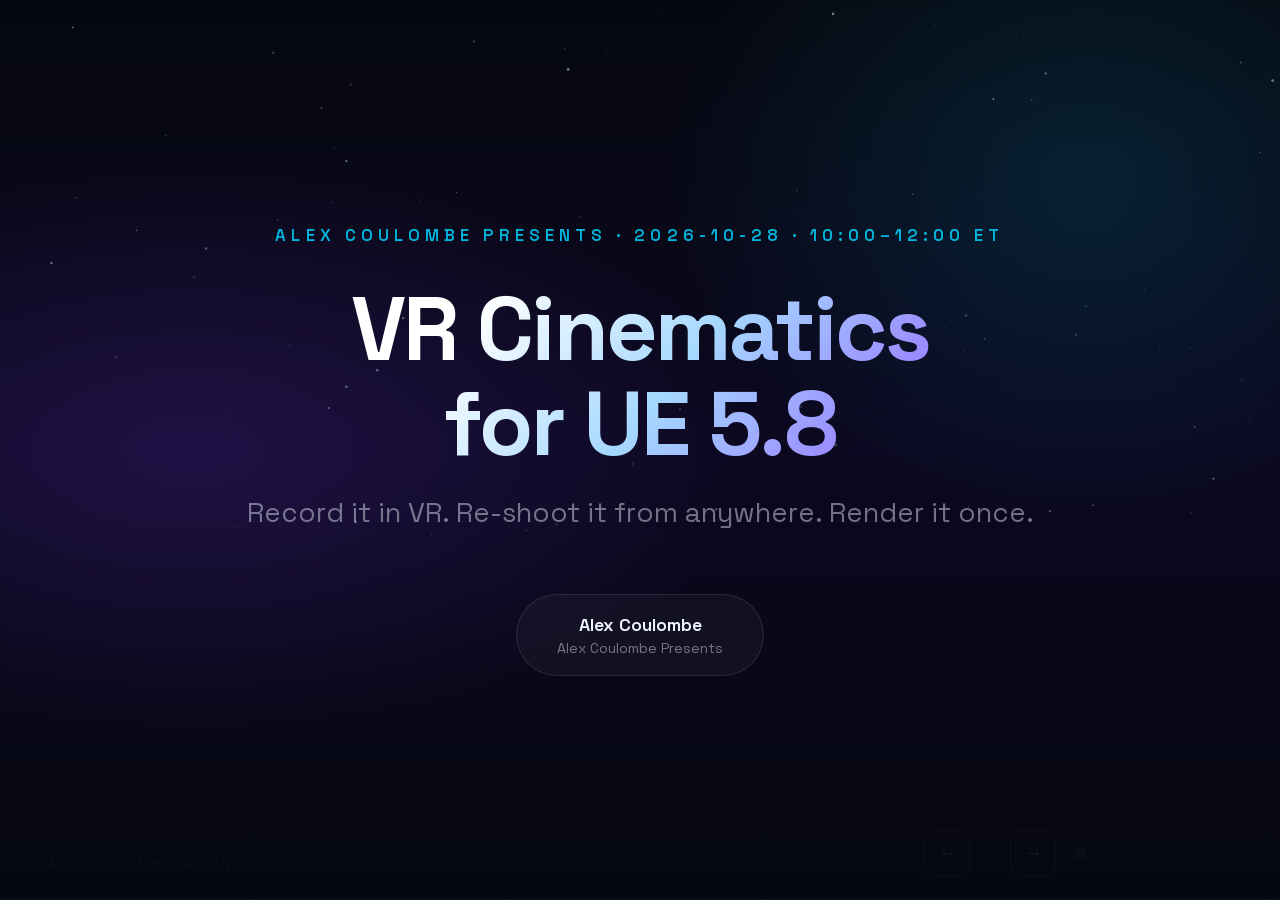
==== commit 76c13aac: "fix(notes): terminate confirmation marker with colon" ====
--- a/index.html
+++ b/index.html
@@ -497,7 +497,7 @@
     {
      "name": "POV, stabilized",
      "media": "media/class/rig-pov.jpg",
-     "alt": "The player point of view after stabilization, a level horizon over a grey stage",
+     "alt": "The player point of view after stabilization, a level horizon over a gray stage",
      "credit": "Class practice take &middot; VR Cinematics kit",
      "points": [
       "The player’s own view",
@@ -560,7 +560,7 @@
      {
       "name": "POV, stabilized",
       "media": "media/class/rig-pov.jpg",
-      "alt": "The player point of view after stabilization, a level horizon over a grey stage",
+      "alt": "The player point of view after stabilization, a level horizon over a gray stage",
       "credit": "Class practice take &middot; VR Cinematics kit",
       "points": [
        "The player’s own view",
@@ -811,7 +811,7 @@
      "alt": "Fezziwig’s party in A Christmas Carol VR"
     }
    ],
-   "notes": "CLASS CLOCK: 11:45–11:46 ET. Four generations of camera tooling on one show. 2023: MagicCam, a Blueprint that calls shot presets from the keyboard. December 2025, the final run: a livestream with a human cinematographer directing, and cameras generated procedurally for specific characters. Then the show recorded as data, so the camera is free after the fact. And in October 2026 a cinematographer build that lets visitors shoot new coverage of the recording and assemble a working cut. Each generation made the previous one's assumption obvious: a camera is a rig you place, then a shot you call, then a decision you can revisit. The 2023 stop is dated from the Blueprint's last-saved version (December 2023); earlier seasons had cameras too, and I did not document them. ALEX TO CONFIRM.",
+   "notes": "CLASS CLOCK: 11:45–11:46 ET. Four generations of camera tooling on one show. 2023: MagicCam, a Blueprint that calls shot presets from the keyboard. December 2025, the final run: a livestream with a human cinematographer directing, and cameras generated procedurally for specific characters. Then the show recorded as data, so the camera is free after the fact. And in October 2026 a cinematographer build that lets visitors shoot new coverage of the recording and assemble a working cut. Each generation made the previous one's assumption obvious: a camera is a rig you place, then a shot you call, then a decision you can revisit. The 2023 stop is dated from the Blueprint's last-saved version (December 2023); earlier seasons had cameras too, and I did not document them. ALEX TO CONFIRM:",
    "use": "pmre/working-cut",
    "props": {
     "title": "Four Generations of Cameras",
@@ -1106,7 +1106,7 @@
    "sec": 45,
    "layout": "big",
    "bigText": "Cameras are data.\nShots are structs.\nCredit the operator.",
-   "notes": "CLASS CLOCK: 11:54–11:55 ET. The three things to take from five winters of cameras. Cameras are data: whether it's a Blueprint struct, a JSON file of shot slots, or a recorded replay, if the shot is data you can change your mind afterwards. Shots are structs: the key press only selects. And credit the operator: the moment a visitor can make a shot, the title card and the credit become part of the design."
+   "notes": "CLASS CLOCK: 11:54–11:55 ET. The three things to take from five winters of cameras. Cameras are data: whether it's a Blueprint struct, a JSON file of shot slots, or a recorded replay, if the shot is data you can change your mind afterward. Shots are structs: the key press only selects. And credit the operator: the moment a visitor can make a shot, the title card and the credit become part of the design."
   },
   {
    "id": "lesson-7",
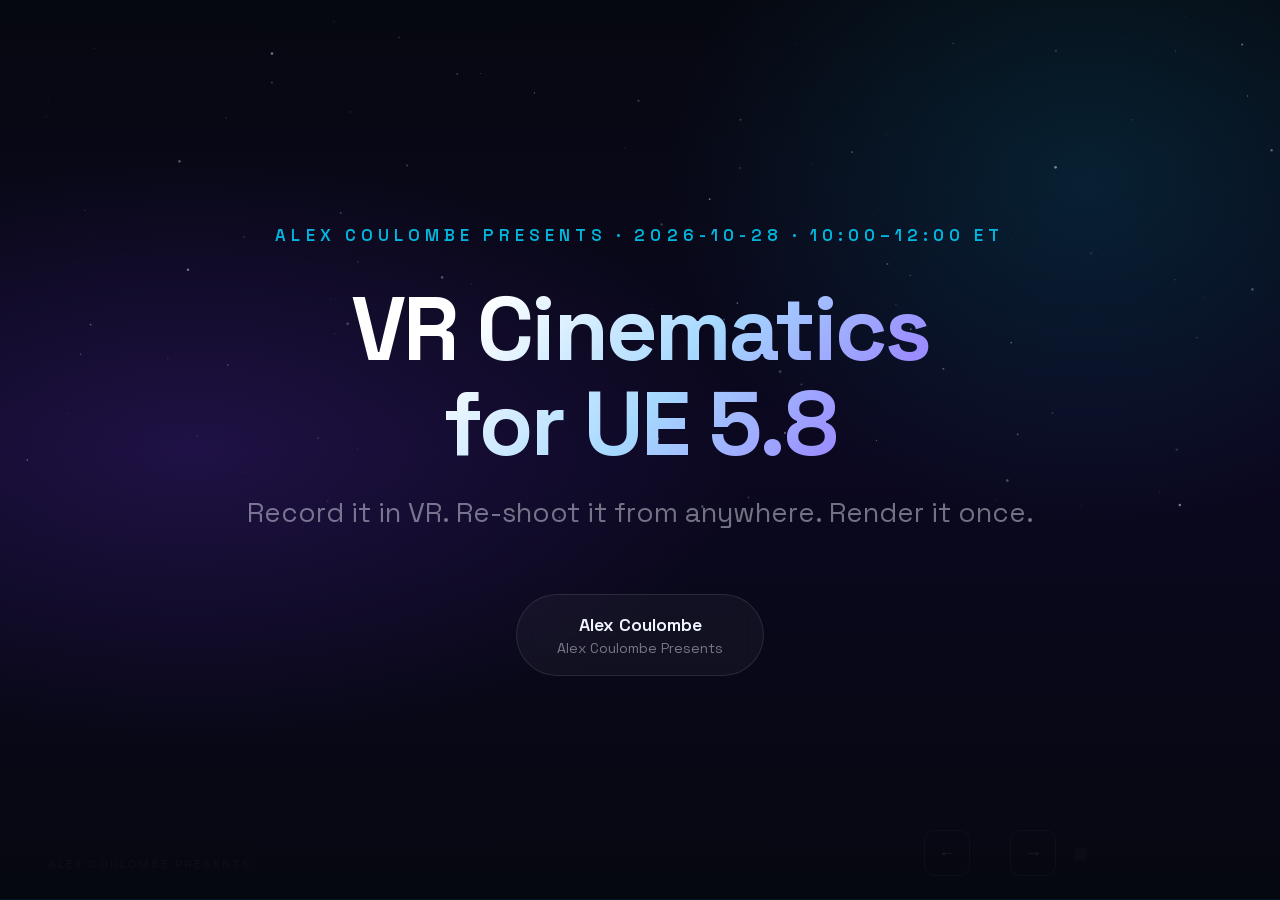
==== commit 318f09ea: "fix(notes): make optional cloud config probe opt-in" ====
--- a/index.html
+++ b/index.html
@@ -4028,6 +4028,7 @@
 // =====================================================================
 window._notesConfig=null;
 async function loadNotesConfig(){
+  if(!new URLSearchParams(location.search).has('sync'))return null;
   if(window._notesConfig)return window._notesConfig;
   try{
     const r=await fetch('notes-config.json',{cache:'no-store'});
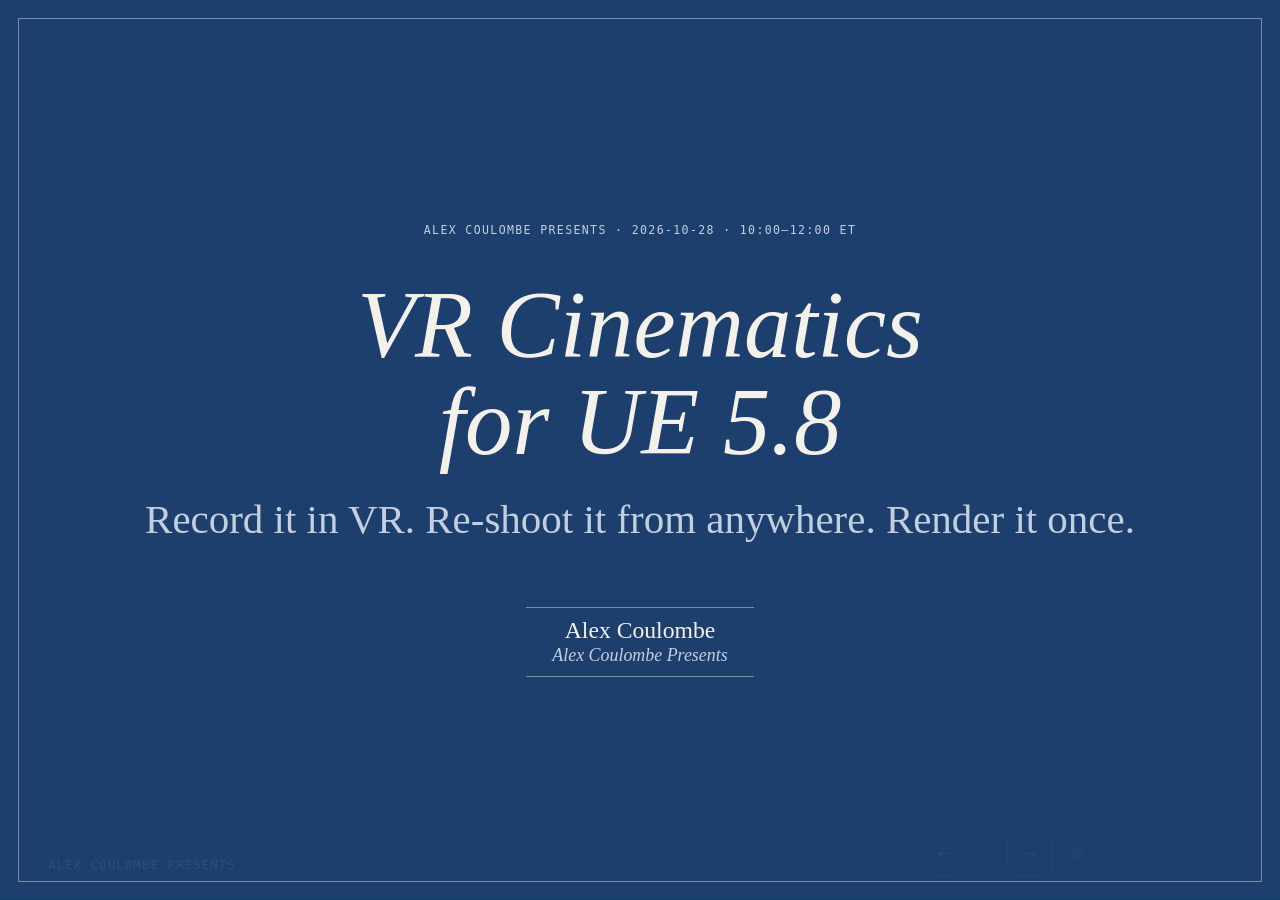
==== commit 216c620d: "feat(class): publish verified UOXR MRQ draft and final deck QA" ====
--- a/index.html
+++ b/index.html
@@ -50,7 +50,7 @@
    ======================================================================= */
 const PITCH = /* PITCH-JSON START */
 {
- "default_look": "noir",
+ "default_look": "cyanotype",
  "event": "Alex Coulombe Presents &middot; 2026-10-28 &middot; 10:00–12:00 ET",
  "event_plain": "VR Cinematics for UE 5.8, Alex Coulombe Presents live class, Wed Oct 28, 2026",
  "speaker": "Alex Coulombe",
@@ -378,7 +378,7 @@
      ]
     }
    ],
-   "notes": "CLASS CLOCK: 10:11–10:32 ET. Distinguish three recordings. Take Recorder is editable Sequencer tracks. Unreal Replay stores replicated state, not arbitrary world state or every HMD component. Simulator Session Capture stores runtime input timing, not a Level Sequence. Stock VR head/hand replication must be tested explicitly. LIVE OPTION: Fort — in the approved UOXR editor, Window > Cinematics > Take Recorder; add the active pawn, expand its Camera and MotionController components, set the take rate, record a short action, stop, and inspect tracks. For Replay, use demorec ClassTake, demostop, demoplay ClassTake in the game console. Verify the head and both hands actually move before calling the replay complete.",
+   "notes": "CLASS CLOCK: 10:11–10:32 ET. Distinguish three recordings. Take Recorder is editable Sequencer tracks. Unreal Replay stores replicated state, not arbitrary world state or every HMD component. Simulator Session Capture stores runtime input timing, not a Level Sequence. Stock VR head/hand replication must be tested explicitly. LIVE OPTION: Lenovo — open G:/VRCinematics/2026-10-28/uoxr/UOXRTemplate.uproject with VRCineTools and Takes enabled; use Window > Cinematics > Take Recorder; add the active pawn, expand its Camera and MotionController components, set the take rate, record a short action, stop, and inspect tracks. For Replay, use demorec ClassTake, demostop, demoplay ClassTake in the game console. Verify the head and both hands actually move before calling the replay complete.",
    "bullets": [
     "Take Recorder: sources and components into a Level Sequence",
     "Unreal Replay: replicated state, then a new spectator viewpoint",
@@ -401,7 +401,7 @@
    "muted": true,
    "alt": "Automated hand poses select real UOXR movement-menu buttons in a Meta XR Simulator session.",
    "credit": "Alex Coulombe Presents, UOXR simulator test footage, reused from docs/media/uoxr-menu-selection.mp4",
-   "notes": "CLASS CLOCK: 10:14–10:17 ET (inside the capture block). Play the 17.6-second clip twice. The JSON hand scenario drives real UOXR Blueprint controls, opening the menu and selecting movement modes. The on-frame verification count belongs to that recorded test, not this class branch. It uses the optional native hand adapter; this is separate from the Operator controller API, which does not inject hand joints. Source: ibrews/uoxr docs/media/uoxr-menu-selection.mp4 and Scripts/Test-UOXRHandMenuClicksXrsim.py; prior test on Fort, reused unchanged. LIVE OPTION: Fort — only in the prepared, licensed simulator setup with its native hand adapter, open the UOXR tutorial, start VR Preview and run the checked-in Test-UOXRHandMenuClicksXrsim.py scenario. Use the clip if that setup has not been preflighted."
+   "notes": "CLASS CLOCK: 10:14–10:17 ET (inside the capture block). Play the 17.6-second clip twice. The JSON hand scenario drives real UOXR Blueprint controls, opening the menu and selecting movement modes. The on-frame verification count belongs to that recorded test, not this class branch. It uses the optional native hand adapter; this is separate from the Operator controller API, which does not inject hand joints. Source: ibrews/uoxr docs/media/uoxr-menu-selection.mp4 and Scripts/Test-UOXRHandMenuClicksXrsim.py; prior test on Fort, reused unchanged. LIVE OPTION: Fort — only after the Aura owner releases Fort and the simulator has passed a fresh preflight; in the prepared, licensed simulator setup with its native hand adapter, open the UOXR tutorial, start VR Preview and run the checked-in Test-UOXRHandMenuClicksXrsim.py scenario. Use the clip if that setup has not been preflighted."
   },
   {
    "id": "p2-no-headset",
@@ -471,7 +471,7 @@
    "sec": 45,
    "layout": "big",
    "bigText": "By hand:\nCurve Editor → Filter Tool",
-   "notes": "CLASS CLOCK: 10:59–11:04 ET. Students follow along here. Open the take's Camera or VR_Head transform curves in the Curve Editor, select the rotation channels, run the Euler filter first, then a Gaussian or an FFT low-pass. It works, per channel, and it is blind to teleports, which is why we then do the one-click version. Epic ships its own scripted version at Engine/Plugins/VirtualProduction/VirtualCamera/Content/Python/VCamSmooth.py: Bake plus Gaussian. LIVE OPTION: Fort — open the recorded Level Sequence, select the Camera transform channels, open Curve Editor > Filter Tool, duplicate before filtering, split at a teleport, then compare at that boundary."
+   "notes": "CLASS CLOCK: 10:59–11:04 ET. Students follow along here. Open the take's Camera or VR_Head transform curves in the Curve Editor, select the rotation channels, run the Euler filter first, then a Gaussian or an FFT low-pass. It works, per channel, and it is blind to teleports, which is why we then do the one-click version. Epic ships its own scripted version at Engine/Plugins/VirtualProduction/VirtualCamera/Content/Python/VCamSmooth.py: Bake plus Gaussian. LIVE OPTION: Lenovo — open the recorded Level Sequence, select the Camera transform channels, open Curve Editor > Filter Tool, duplicate before filtering, split at a teleport, then compare at that boundary."
   },
   {
    "id": "lesson-4",
@@ -551,7 +551,7 @@
      "proof": "18 mm"
     }
    ],
-   "notes": "CLASS CLOCK: 11:05–11:15 ET. The five rigs the Re-shoot command builds on your take: stabilized POV at 12 millimeters, about 90 degrees horizontal; over-shoulder at 24; orbit at 35; locked-off tripod at 50; low hero at 18. Click through them. Each one is an ordinary CineCamera: right-click it and Pilot it to show it is just keys. The command also builds a first-pass edit in the Camera Cuts track, cutting on the TAKE CUT markers. The rig descriptions beyond the lens are my film-grammar shorthand, not measured claims. LIVE OPTION: Fort — VR Cinematics menu > Add re-shoot cameras; open the generated cinematic and switch among the five CineCameraActors. The class practice sequence is the prepared fallback.",
+   "notes": "CLASS CLOCK: 11:05–11:15 ET. The five rigs the Re-shoot command builds on your take: stabilized POV at 12 millimeters, about 90 degrees horizontal; over-shoulder at 24; orbit at 35; locked-off tripod at 50; low hero at 18. Click through them. Each one is an ordinary CineCamera: right-click it and Pilot it to show it is just keys. The command also builds a first-pass edit in the Camera Cuts track, cutting on the TAKE CUT markers. The rig descriptions beyond the lens are my film-grammar shorthand, not measured claims. LIVE OPTION: Lenovo — VR Cinematics menu > Add re-shoot cameras; open the generated cinematic and switch among the five CineCameraActors. The class practice sequence is the prepared fallback.",
    "use": "class/rigs",
    "props": {
     "title": "Five Cameras, One Take",
@@ -662,7 +662,7 @@
    "pace": "DWELL",
    "sec": 60,
    "title": "Draft Fast, Final Once",
-   "subtitle": "MRQ result • seeded practice take • original kit render",
+   "subtitle": "New UE 5.8.3 draft • recorded camera • three picked angles",
    "input": "Your\nsequence",
    "output": "Frames, then\nan edit",
    "phases": [
@@ -718,17 +718,17 @@
      ]
     }
    ],
-   "notes": "CLASS CLOCK: 11:31–11:38 ET. The kit has a Draft preset and a Final preset. Draft is 720p and finished a 600 frame edit in about 75 seconds including startup on the Toaster test machine, a GTX 1080 Ti on UE 5.8.2; Final is 1080p with 8 temporal samples and took about 4 minutes. Don't render the final live: play the pre-rendered file. The first render compiles shaders, about a minute, so do it in pre-flight. The Show command-line render menu item prints the command to render in a second process or on another machine. Movie Render Graph is the same settings as nodes: first segment to cut if you run late. Don't demo the path tracer: it needs hardware ray tracing and many student machines can't run it. LIVE OPTION: Fort — open Movie Render Queue, add the generated edit sequence, apply the draft preset, inspect output directory and camera cuts, then Render Local. Show Movie Render Graph as an alternate configuration path; no unverified MRG render claim.",
+   "notes": "CLASS CLOCK: 11:31–11:38 ET. Play the new 4.9-second MRQ draft and let it loop. It comes from the actual stock Take Recorder camera exercise in the UOXR take-home branch: record, scrub the saved take, choose three viewport angles, build the Sequencer cut, render 147 frames at 30 fps. This is scripted desktop camera motion, not a fresh XR head/hand recording. Point out the third angle crops the OPENXR header: inspect and reframe a draft before committing to a final. The original twenty-second seeded kit render remains the polished cold open. Draft is 720p; Final is 1080p with eight temporal samples. Render times depend on shader caches; use the prepared clip during class. The source-camera cut must not override a master edit, so the plugin preserves the source and creates a performance copy without its camera-cut track. The flat command-line route disables HMD and debug view modes; these are process-local settings. LIVE OPTION: Lenovo — launch the prepared desktop project with VRCineTools and Takes enabled and -nohmd, open /VRCineTools/Takes/ClassRecorded_01_PickedCut, inspect its three Camera Cuts, reframe PickedCam_03, then use Movie Render Queue with MRQ_Draft. Show Movie Render Graph as an alternate configuration path; no MRG render claim.",
    "bullets": [
-    "Draft: 720p, MRQ_Draft preset; 600 frames in ~75 s incl. startup*; Check shot-start frames",
-    "Final: 1080p, 8 temporal samples; About 4 minutes*; Real motion blur from 90 Hz keys",
-    "Command line: Second process or another machine; Menu item prints the command; * GTX 1080 Ti, UE 5.8.2"
+    "Draft: 720p; inspect every shot before final",
+    "Final: 1080p and eight temporal samples",
+    "New class run: 147 frames, three chosen angles"
    ],
-   "img": "media/class/edit_final.mp4",
-   "poster": "media/class/edit_final.jpg",
+   "img": "media/class/uoxr-recorded-picked-cut-mrq.mp4",
+   "poster": "media/class/uoxr-recorded-picked-cut-mrq.jpg",
    "layout": "full",
-   "alt": "The final twenty-second MRQ practice edit, cut among five virtual cameras.",
-   "credit": "Original VR Cinematics kit, verified UE 5.8.2 MRQ render, Alex Coulombe Presents"
+   "alt": "A new 4.9-second MRQ draft in UOXR, with three chosen static camera angles.",
+   "credit": "This class lane, UE 5.8.3 • scripted desktop camera recording"
   },
   {
    "id": "p5-traps",
@@ -4889,7 +4889,7 @@
 // ── Spatial Deck looks runtime (tools/apply_look.py) ──
 (function(){
   const LOOKS=["noir", "atlas", "bauhaus", "broadside", "cyanotype", "folio", "gallery", "house", "memo", "riso", "sheet", "swiss", "transit"];const P=new URLSearchParams(location.search);
-  let look=P.get('look')||document.body.dataset.look||window.SD_LOOK||'noir';if(!LOOKS.includes(look))look='noir';
+  let look=P.get('look')||document.body.dataset.look||window.SD_LOOK||'cyanotype';if(!LOOKS.includes(look))look='noir';
   document.body.dataset.look=look;window.SD_ACTIVE_LOOK=look;
   // chrome (independent of the look): full = running frame, counter, wordmark and section kickers on every slide;
   // quiet = none of that on content slides, wordmark only on cover and close; none = chapter cards lose their kicker too
